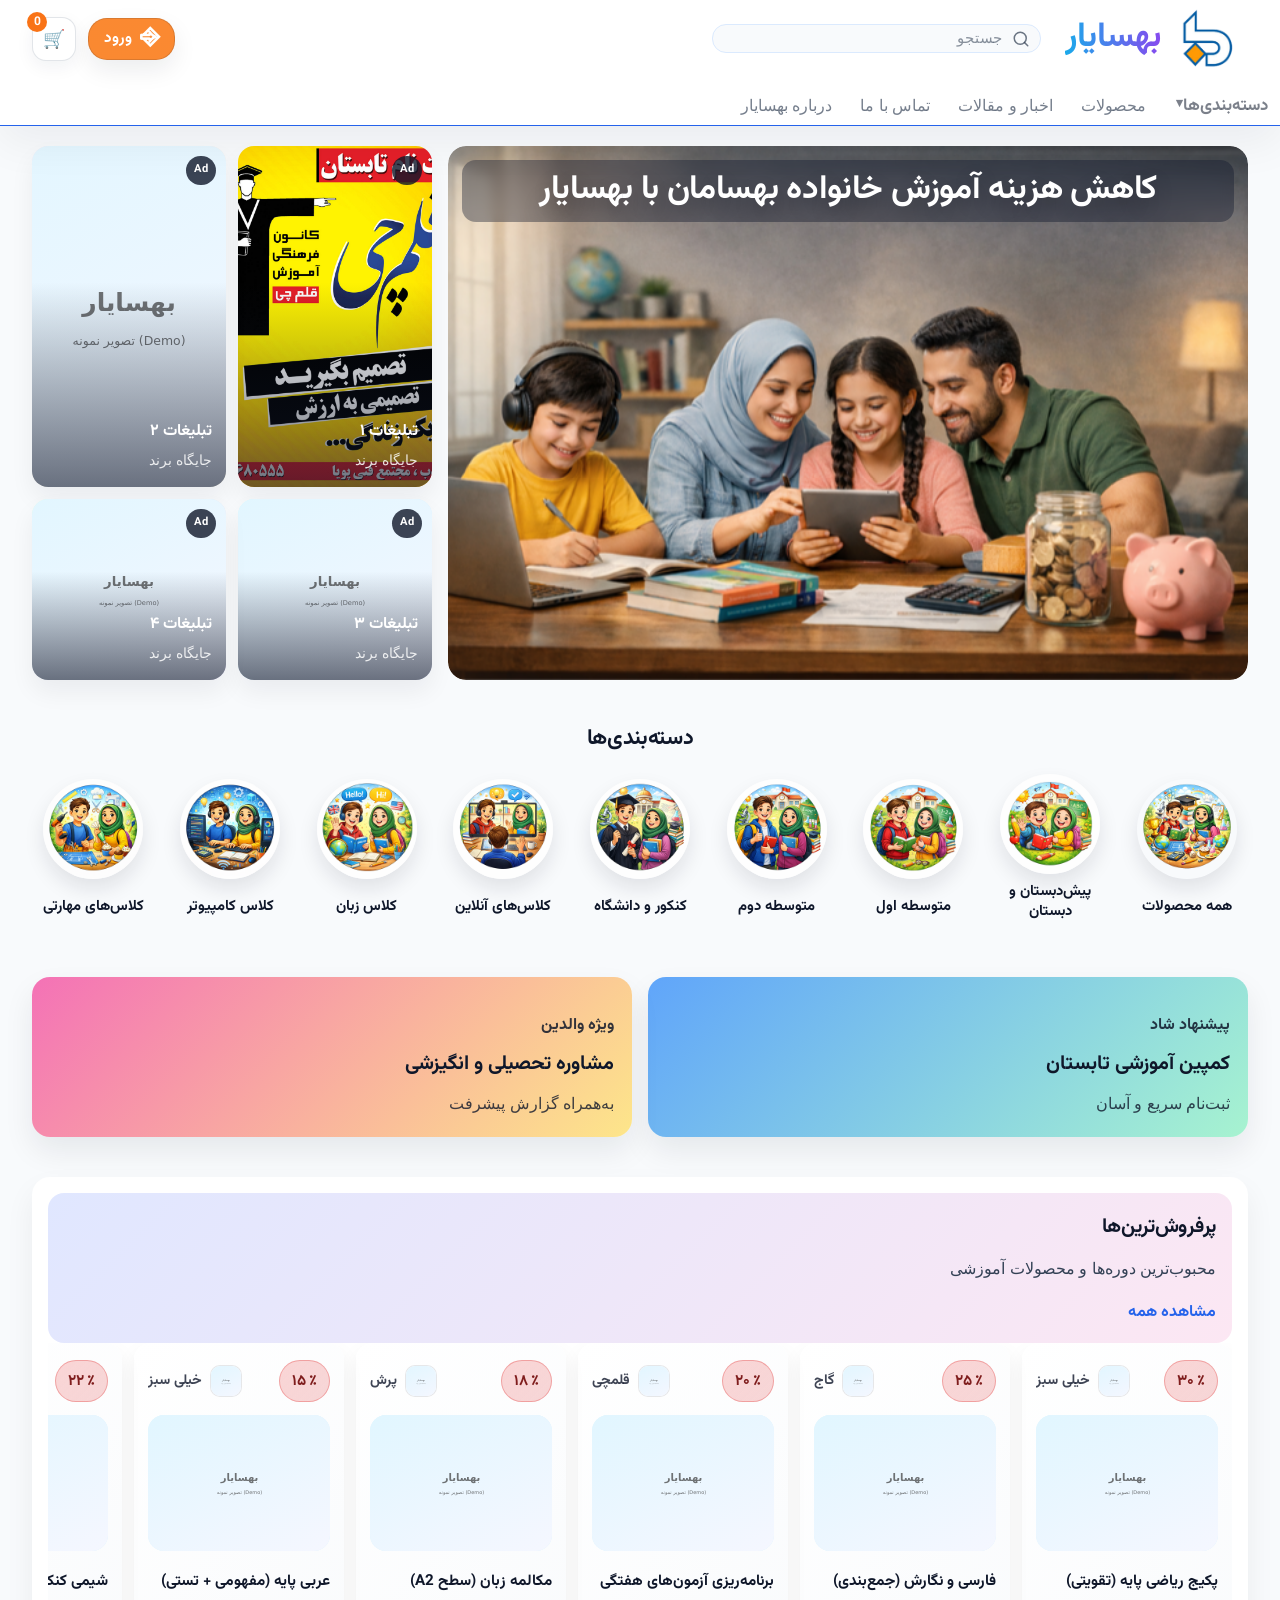
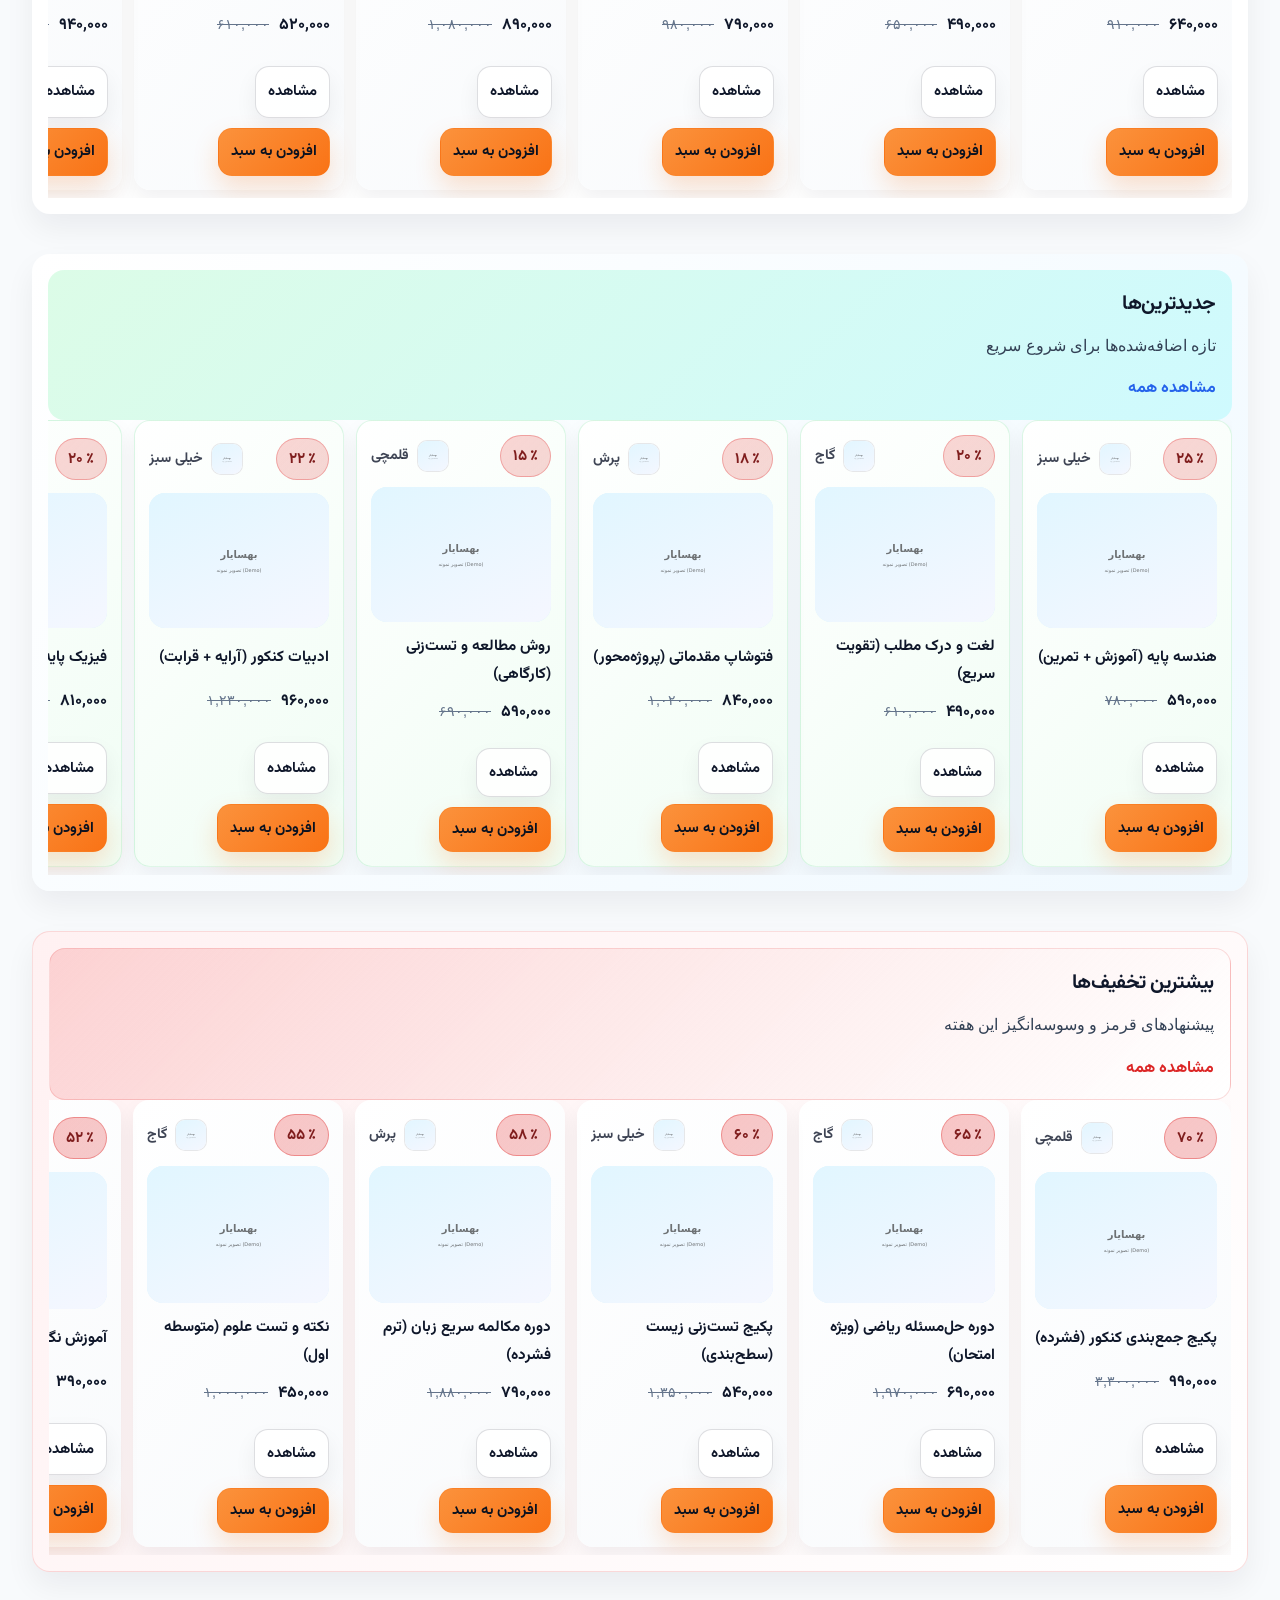
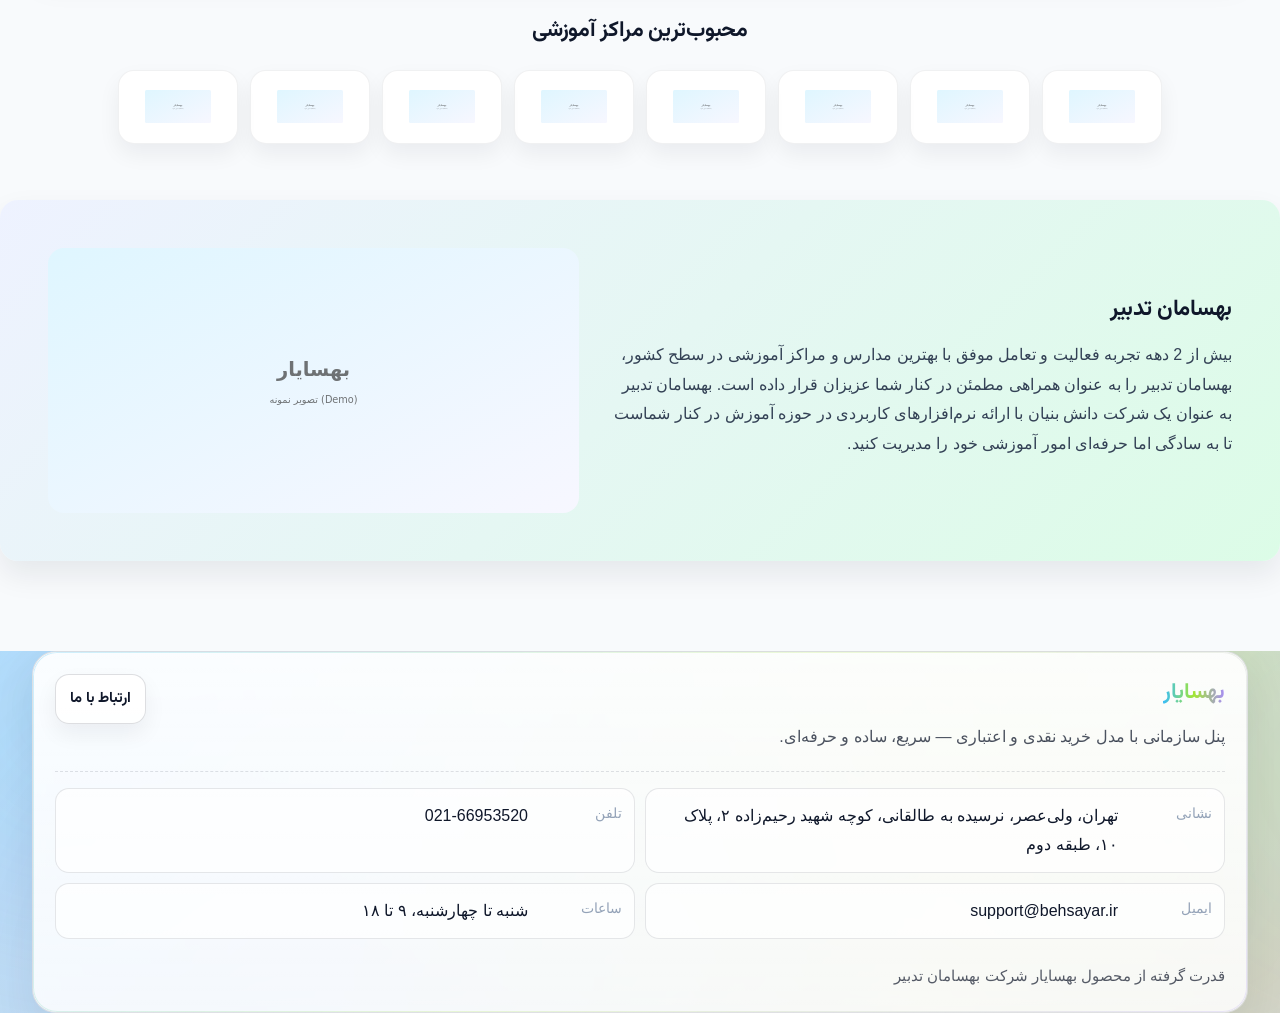
==== index.html @ 21a03f94 "Update index.html" ====
<!DOCTYPE html>

<html dir="rtl" lang="fa">
<head>
<meta charset="utf-8"/>
<meta content="width=device-width, initial-scale=1.0" name="viewport"/>
<title>بهسایار</title>
<link href="styles.css" rel="stylesheet"/>
<script defer src="app.js"></script>
</head>
<body class="page-home">
<header class="site-header">
<div class="container">
<!-- ===== Header Top (Desktop) ===== -->
<div class="header-top header-top--dk2">
<div class="header-right header-right--dk2">
<a aria-label="بهسایار" class="brand-link brand-link--plain" href="index.html">
<img alt="لوگوی بهسایار" class="brand-img brand-img--plain" src="images/behsaman-logo.png"/>
<span class="brand-title brand-title--grad">بهسایار</span>
</a>
<form class="header-search header-search--muted" role="search">
  <label class="sr-only" for="q">جستجو</label>
  <button aria-label="جستجو" class="search-btn" type="submit">
    <svg aria-hidden="true" class="search-ico" viewBox="0 0 24 24" focusable="false">
      <path d="M11 19a8 8 0 1 1 0-16 8 8 0 0 1 0 16Z" fill="none" stroke="currentColor" stroke-width="2"/>
      <path d="M21 21l-4.35-4.35" fill="none" stroke="currentColor" stroke-width="2" stroke-linecap="round"/>
    </svg>
  </button>
  <span class="search-hint" aria-hidden="true">جستجو</span>
  <input aria-label="جستجو" id="q" name="q" type="search"/>
</form>
</div>
<div class="header-left header-left--dk2">
<div class="auth-area" id="authArea">
<!-- Logged out -->
<button aria-expanded="false" aria-haspopup="dialog" class="auth-trigger" id="headerAuthBtn" type="button"><span aria-hidden="true" class="auth-ico">⎆</span> ورود</button>
<div class="auth-modal" hidden="" id="headerAuthPopover" role="dialog" aria-modal="true" aria-labelledby="authModalTitle">
  <div class="auth-modal__dialog" role="document">
    <div class="auth-modal__head">
      <div class="auth-modal__title" id="authModalTitle">ورود به سامانه</div>
      <button type="button" class="auth-modal__close" id="headerAuthClose" aria-label="بستن">×</button>
    </div>
<form class="auth-form" id="headerInlineLoginForm">
<div class="auth-row">
<label class="auth-label" for="headerLoginUsername">نام کاربری</label>
<input autocomplete="username" class="auth-input" id="headerLoginUsername" inputmode="text" placeholder="نام کاربری خود را وارد کنید" required=""/>
</div>
<div class="auth-row">
<label class="auth-label" for="headerLoginPassword">رمز عبور</label>
<input autocomplete="current-password" class="auth-input" id="headerLoginPassword" placeholder="رمز عبور خود را وارد کنید" required="" type="password"/>
</div>
<p aria-live="polite" class="auth-msg" id="headerLoginMsg" role="status"></p>
<button class="btn btn-primary auth-submit" type="submit">ورود</button>
<div class="auth-links">
<a href="register.html">ثبت‌نام</a>
<a href="login.html">فراموشی رمز عبور</a>
</div>
</form>
</div>
</div>
<!-- Logged in -->
<div class="user-menu" hidden="" id="headerUserMenu">
<button aria-expanded="false" class="user-menu__trigger" id="userMenuTrigger" type="button">
<span class="um-avatar"><img alt="آواتار" id="userMenuAvatar" src="images/placeholder.svg"/></span>
<span aria-hidden="true" class="um-caret">▾</span>
</button>
<div class="user-menu__dropdown" hidden="" id="userMenuDropdown">
<div class="um-head">
<div class="um-credit" id="userMenuCredit">اعتبار: —</div>
<div class="um-name" id="userMenuName">نام و نام خانوادگی: —</div>
<div class="um-meta" id="userMenuMeta">سمت: —</div>
<div class="um-sub" id="userMenuIdentity">—</div>
<div class="um-sub" id="userMenuParent">—</div>
</div>

<a class="user-menu__link" href="dashboard.html" id="userMenuAdminPage" hidden>صفحه مدیر</a>
<a class="user-menu__link" href="#" id="userMenuOrders">سوابق خرید</a>
<a class="user-menu__link" href="dashboard.html#password" id="userMenuPassword">تغییر کلمه عبور</a>
<button class="user-menu__logout" id="userMenuLogout" type="button">خروج</button>
</div>
</div>
</div>

<button class="header-cart" id="headerCartBtn" type="button" aria-haspopup="dialog" aria-expanded="false" aria-label="سبد خرید">
  <span class="header-cart__ico" aria-hidden="true">🛒</span>
  <span class="header-cart__badge" id="headerCartCount" aria-label="تعداد اقلام سبد">0</span>
</button>
  
</div>
</div>
</div>
<!-- ===== Header Bottom / Main Nav ===== -->
<div class="header-bottom">
<nav aria-label="منوی اصلی" class="main-nav main-nav--muted">
<ul>
<li class="nav-item has-dropdown">
<button aria-expanded="false" class="nav-link nav-link--cats nav-dropdown-toggle" type="button">
              دسته‌بندی‌ها <span aria-hidden="true" class="chevron">▾</span>
</button>
<div aria-label="دسته‌بندی‌ها" class="dropdown-panel" hidden="">
<div class="dropdown-grid">
<a href="products.html?cat=pre">پیش‌دبستان و دبستان</a>
<a href="products.html?cat=mid1">متوسطه اول</a>
<a href="products.html?cat=mid2">متوسطه دوم</a>
<a href="products.html?cat=konkur">کنکور و دانشگاه</a>
<a href="products.html?cat=online">کلاس‌های آنلاین</a>
<a href="products.html?cat=lang">کلاس زبان</a><a href="products.html?cat=computer">کلاس کامپیوتر</a><a href="products.html?cat=skills">کلاس‌های مهارتی</a></div>
</div>
</li>
<li class="nav-item"><a class="nav-link nav-link--muted" href="products.html">محصولات</a></li>
<li class="nav-item"><a class="nav-link nav-link--muted" href="news.html">اخبار و مقالات</a></li>
<li class="nav-item"><a class="nav-link nav-link--muted" href="contact.html">تماس با ما</a></li>
<li class="nav-item"><a class="nav-link nav-link--muted" href="about.html">درباره بهسایار</a></li>
</ul>
</nav>
</div>
</div>
</header>
<!-- =========================
       SECTION 1: Ads (Rubik 2x2) + Wide Slider
       ========================= -->
<section class="home-section">
<div class="container">
<div class="hero-grid">
<!-- Right: Wide Slider (در RTL سمت راست می‌نشیند) -->
<div aria-label="اسلایدر پست‌ها" class="post-slider">
<div class="post-slides" id="postSlides">
<article class="post-slide is-active">
  <img class="post-slide__bg" src="images/slider/slide-1.png" alt="" aria-hidden="true">
  <h3 class="post-title">کاهش هزینه آموزش خانواده بهسامان با بهسایار</h3>
</article>
<article class="post-slide">
  <img class="post-slide__bg" src="images/slider/slide-2.png" alt="" aria-hidden="true">
  <h3 class="post-title">بهترین مراکز آموزشی، منابع معتبر و تخفیف با بهسایار</h3>
</article>
<article class="post-slide">
  <img class="post-slide__bg" src="images/slider/slide-3.png" alt="" aria-hidden="true">
  <h3 class="post-title">گرفتن تخفیف با ما، آسودگی در آموزش با شما</h3>
</article>
<article class="post-slide">
  <img class="post-slide__bg" src="images/slider/slide-4.png" alt="" aria-hidden="true">
  <h3 class="post-title">با بهسایار، خیالمون راحته</h3>
</article>
<article class="post-slide">
  <img class="post-slide__bg" src="images/slider/slide-5.png" alt="" aria-hidden="true">
  <h3 class="post-title">از بیرون گرون نخر، اینجا با تخفیف بخر</h3>
</article>
</div>
<div aria-label="نشانگر اسلایدر" class="slider-dots" id="sliderDots"></div>
</div>
<!-- Left: Rubik Ads (2x2) -->
<aside aria-label="تبلیغات" class="ads-rubik">

  <a class="ad-tile" href="#" title="تبلیغ 1">
    <img src="images/ads/ad-1.jpg" alt="">
    <span class="ad-badge">Ad</span>
    <div class="ad-overlay">
      <div class="ad-title">تبلیغات ۱</div>
      <div class="ad-sub">جایگاه برند</div>
    </div>
  </a>

  <a class="ad-tile" href="#" title="تبلیغ 2">
    <img src="images/ads/ad-2.jpg" alt="">
    <span class="ad-badge">Ad</span>
    <div class="ad-overlay">
      <div class="ad-title">تبلیغات ۲</div>
      <div class="ad-sub">جایگاه برند</div>
    </div>
  </a>

  <a class="ad-tile" href="#" title="تبلیغ 3">
    <img src="images/ads/ad-3.jpg" alt="">
    <span class="ad-badge">Ad</span>
    <div class="ad-overlay">
      <div class="ad-title">تبلیغات ۳</div>
      <div class="ad-sub">جایگاه برند</div>
    </div>
  </a>

  <a class="ad-tile" href="#" title="تبلیغ 4">
    <img src="images/ads/ad-4.jpg" alt="">
    <span class="ad-badge">Ad</span>
    <div class="ad-overlay">
      <div class="ad-title">تبلیغات ۴</div>
      <div class="ad-sub">جایگاه برند</div>
    </div>
  </a>

</aside>

</div>
</div>
</section>
<!-- =========================
       SECTION 2: Category Circles
       ========================= -->
<section class="home-section">
<div class="container">
  <div class="section-head">
    <h2 class="section-title">دسته‌بندی‌ها</h2>
  </div>

  <div class="category-circles">

    <a class="cat-circle" href="products.html?cat=all" aria-label="همه محصولات">
      <span class="cat-img">
        <img src="images/categories/all.png" alt="همه محصولات" loading="lazy">
      </span>
      <span class="cat-txt">همه محصولات</span>
    </a>

    <a class="cat-circle" href="products.html?cat=pre" aria-label="پیش‌دبستان و دبستان">
      <span class="cat-img">
        <img src="images/categories/preschool.png" alt="پیش‌دبستان و دبستان" loading="lazy">
      </span>
      <span class="cat-txt">پیش‌دبستان و دبستان</span>
    </a>

    <a class="cat-circle" href="products.html?cat=mid1" aria-label="متوسطه اول">
      <span class="cat-img">
        <img src="images/categories/middle1.png" alt="متوسطه اول" loading="lazy">
      </span>
      <span class="cat-txt">متوسطه اول</span>
    </a>

    <a class="cat-circle" href="products.html?cat=mid2" aria-label="متوسطه دوم">
      <span class="cat-img">
        <img src="images/categories/middle2.png" alt="متوسطه دوم" loading="lazy">
      </span>
      <span class="cat-txt">متوسطه دوم</span>
    </a>

    <a class="cat-circle" href="products.html?cat=konkur" aria-label="کنکور و دانشگاه">
      <span class="cat-img">
        <img src="images/categories/university.png" alt="کنکور و دانشگاه" loading="lazy">
      </span>
      <span class="cat-txt">کنکور و دانشگاه</span>
    </a>

    <a class="cat-circle" href="products.html?cat=online" aria-label="کلاس‌های آنلاین">
      <span class="cat-img">
        <img src="images/categories/online.png" alt="کلاس‌های آنلاین" loading="lazy">
      </span>
      <span class="cat-txt">کلاس‌های آنلاین</span>
    </a>

    <a class="cat-circle" href="products.html?cat=lang" aria-label="کلاس زبان">
      <span class="cat-img">
        <img src="images/categories/language.png" alt="کلاس زبان" loading="lazy">
      </span>
      <span class="cat-txt">کلاس زبان</span>
    </a>

    <a class="cat-circle" href="products.html?cat=computer" aria-label="کلاس کامپیوتر">
      <span class="cat-img">
        <img src="images/categories/computer.png" alt="کلاس کامپیوتر" loading="lazy">
      </span>
      <span class="cat-txt">کلاس کامپیوتر</span>
    </a>

    <a class="cat-circle" href="products.html?cat=skills" aria-label="کلاس‌های مهارتی">
      <span class="cat-img">
        <img src="images/categories/skills.png" alt="کلاس‌های مهارتی" loading="lazy">
      </span>
      <span class="cat-txt">کلاس‌های مهارتی</span>
    </a>

  </div>
</div>

</section>
<!-- =========================
       SECTION 3: Double Banners
       ========================= -->
<section class="home-section">
<div class="container">
<div class="double-banners">
<a aria-label="بنر تبلیغاتی ۱" class="banner banner-a" href="#">
<div class="banner-content">
<div class="banner-kicker">پیشنهاد شاد</div>
<div class="banner-title">کمپین آموزشی تابستان</div>
<div class="banner-sub">ثبت‌نام سریع و آسان</div>
</div>
</a>
<a aria-label="بنر تبلیغاتی ۲" class="banner banner-b" href="#">
<div class="banner-content">
<div class="banner-kicker">ویژه والدین</div>
<div class="banner-title">مشاوره تحصیلی و انگیزشی</div>
<div class="banner-sub">به‌همراه گزارش پیشرفت</div>
</div>
</a>
</div>
</div>
</section>
<!-- =========================
     SECTION: Best Sellers (8 items)
     ========================= -->
<section class="home-section">
  <div class="container">
    <div class="rail rail--best">
      <div class="rail-head rail-head--best">
        <h2 class="rail-title">پرفروش‌ترین‌ها</h2>
        <p class="rail-sub">محبوب‌ترین دوره‌ها و محصولات آموزشی</p>
        <a class="rail-link" href="products.html?sort=best">مشاهده همه</a>
      </div>

      <div class="rail-track" aria-label="لیست افقی پرفروش‌ترین‌ها" tabindex="0">

        <article class="product-card" data-product-id="best-001">
          <div class="product-top">
            <span class="product-off">٪ ۳۰</span>
            <div class="product-provider" aria-label="ارائه‌دهنده">
              <img class="product-logo" alt="لوگو" src="images/providers/kheilisabz.png"
                   onerror="this.onerror=null;this.src='images/placeholder.svg';">
              <span class="provider-name">خیلی سبز</span>
            </div>
          </div>
          <div class="product-media">
            <img alt="پکیج ریاضی پایه" loading="lazy" src="images/products/best-1.png"
                 onerror="this.onerror=null;this.src='images/placeholder.svg';">
          </div>
          <div class="product-name">پکیج ریاضی پایه (تقویتی)</div>
          <div class="product-prices">
            <span class="price-new">۶۴۰,۰۰۰</span>
            <span class="price-old">۹۱۰,۰۰۰</span>
          </div>
          <div class="product-actions">
            <a class="btn btn-outline" href="products.html?pid=best-001">مشاهده</a>
            <button class="btn btn-primary js-add-to-cart" type="button" data-product-id="best-001">افزودن به سبد</button>
          </div>
        </article>

        <article class="product-card" data-product-id="best-002">
          <div class="product-top">
            <span class="product-off">٪ ۲۵</span>
            <div class="product-provider" aria-label="ارائه‌دهنده">
              <img class="product-logo" alt="لوگو" src="images/providers/gaj.png"
                   onerror="this.onerror=null;this.src='images/placeholder.svg';">
              <span class="provider-name">گاج</span>
            </div>
          </div>
          <div class="product-media">
            <img alt="دوره فارسی و نگارش" loading="lazy" src="images/products/best-2.png"
                 onerror="this.onerror=null;this.src='images/placeholder.svg';">
          </div>
          <div class="product-name">فارسی و نگارش (جمع‌بندی)</div>
          <div class="product-prices">
            <span class="price-new">۴۹۰,۰۰۰</span>
            <span class="price-old">۶۵۰,۰۰۰</span>
          </div>
          <div class="product-actions">
            <a class="btn btn-outline" href="products.html?pid=best-002">مشاهده</a>
            <button class="btn btn-primary js-add-to-cart" type="button" data-product-id="best-002">افزودن به سبد</button>
          </div>
        </article>

        <article class="product-card" data-product-id="best-003">
          <div class="product-top">
            <span class="product-off">٪ ۲۰</span>
            <div class="product-provider" aria-label="ارائه‌دهنده">
              <img class="product-logo" alt="لوگو" src="images/providers/ghalamchi.png"
                   onerror="this.onerror=null;this.src='images/placeholder.svg';">
              <span class="provider-name">قلمچی</span>
            </div>
          </div>
          <div class="product-media">
            <img alt="برنامه‌ریزی آزمون‌های هفتگی" loading="lazy" src="images/products/best-3.png"
                 onerror="this.onerror=null;this.src='images/placeholder.svg';">
          </div>
          <div class="product-name">برنامه‌ریزی آزمون‌های هفتگی</div>
          <div class="product-prices">
            <span class="price-new">۷۹۰,۰۰۰</span>
            <span class="price-old">۹۸۰,۰۰۰</span>
          </div>
          <div class="product-actions">
            <a class="btn btn-outline" href="products.html?pid=best-003">مشاهده</a>
            <button class="btn btn-primary js-add-to-cart" type="button" data-product-id="best-003">افزودن به سبد</button>
          </div>
        </article>

        <article class="product-card" data-product-id="best-004">
          <div class="product-top">
            <span class="product-off">٪ ۱۸</span>
            <div class="product-provider" aria-label="ارائه‌دهنده">
              <img class="product-logo" alt="لوگو" src="images/providers/poresh.png"
                   onerror="this.onerror=null;this.src='images/placeholder.svg';">
              <span class="provider-name">پرش</span>
            </div>
          </div>
          <div class="product-media">
            <img alt="دوره مکالمه زبان سطح A2" loading="lazy" src="images/products/best-4.png"
                 onerror="this.onerror=null;this.src='images/placeholder.svg';">
          </div>
          <div class="product-name">مکالمه زبان (سطح A2)</div>
          <div class="product-prices">
            <span class="price-new">۸۹۰,۰۰۰</span>
            <span class="price-old">۱,۰۸۰,۰۰۰</span>
          </div>
          <div class="product-actions">
            <a class="btn btn-outline" href="products.html?pid=best-004">مشاهده</a>
            <button class="btn btn-primary js-add-to-cart" type="button" data-product-id="best-004">افزودن به سبد</button>
          </div>
        </article>

        <article class="product-card" data-product-id="best-005">
          <div class="product-top">
            <span class="product-off">٪ ۱۵</span>
            <div class="product-provider" aria-label="ارائه‌دهنده">
              <img class="product-logo" alt="لوگو" src="images/providers/kheilisabz.png"
                   onerror="this.onerror=null;this.src='images/placeholder.svg';">
              <span class="provider-name">خیلی سبز</span>
            </div>
          </div>
          <div class="product-media">
            <img alt="دوره عربی پایه" loading="lazy" src="images/products/best-5.png"
                 onerror="this.onerror=null;this.src='images/placeholder.svg';">
          </div>
          <div class="product-name">عربی پایه (مفهومی + تستی)</div>
          <div class="product-prices">
            <span class="price-new">۵۲۰,۰۰۰</span>
            <span class="price-old">۶۱۰,۰۰۰</span>
          </div>
          <div class="product-actions">
            <a class="btn btn-outline" href="products.html?pid=best-005">مشاهده</a>
            <button class="btn btn-primary js-add-to-cart" type="button" data-product-id="best-005">افزودن به سبد</button>
          </div>
        </article>

        <article class="product-card" data-product-id="best-006">
          <div class="product-top">
            <span class="product-off">٪ ۲۲</span>
            <div class="product-provider" aria-label="ارائه‌دهنده">
              <img class="product-logo" alt="لوگو" src="images/providers/gaj.png"
                   onerror="this.onerror=null;this.src='images/placeholder.svg';">
              <span class="provider-name">گاج</span>
            </div>
          </div>
          <div class="product-media">
            <img alt="دوره شیمی کنکور" loading="lazy" src="images/products/best-6.png"
                 onerror="this.onerror=null;this.src='images/placeholder.svg';">
          </div>
          <div class="product-name">شیمی کنکور (تست‌محور)</div>
          <div class="product-prices">
            <span class="price-new">۹۴۰,۰۰۰</span>
            <span class="price-old">۱,۲۰۰,۰۰۰</span>
          </div>
          <div class="product-actions">
            <a class="btn btn-outline" href="products.html?pid=best-006">مشاهده</a>
            <button class="btn btn-primary js-add-to-cart" type="button" data-product-id="best-006">افزودن به سبد</button>
          </div>
        </article>

        <article class="product-card" data-product-id="best-007">
          <div class="product-top">
            <span class="product-off">٪ ۱۹</span>
            <div class="product-provider" aria-label="ارائه‌دهنده">
              <img class="product-logo" alt="لوگو" src="images/providers/poresh.png"
                   onerror="this.onerror=null;this.src='images/placeholder.svg';">
              <span class="provider-name">پرش</span>
            </div>
          </div>
          <div class="product-media">
            <img alt="دوره مهارت‌های ارائه و سخنوری" loading="lazy" src="images/products/best-7.png"
                 onerror="this.onerror=null;this.src='images/placeholder.svg';">
          </div>
          <div class="product-name">مهارت‌های ارائه و سخنوری</div>
          <div class="product-prices">
            <span class="price-new">۶۹۰,۰۰۰</span>
            <span class="price-old">۸۵۰,۰۰۰</span>
          </div>
          <div class="product-actions">
            <a class="btn btn-outline" href="products.html?pid=best-007">مشاهده</a>
            <button class="btn btn-primary js-add-to-cart" type="button" data-product-id="best-007">افزودن به سبد</button>
          </div>
        </article>

        <article class="product-card" data-product-id="best-008">
          <div class="product-top">
            <span class="product-off">٪ ۱۶</span>
            <div class="product-provider" aria-label="ارائه‌دهنده">
              <img class="product-logo" alt="لوگو" src="images/providers/ghalamchi.png"
                   onerror="this.onerror=null;this.src='images/placeholder.svg';">
              <span class="provider-name">قلمچی</span>
            </div>
          </div>
          <div class="product-media">
            <img alt="دوره تحلیل آزمون و رفع اشکال" loading="lazy" src="images/products/best-8.png"
                 onerror="this.onerror=null;this.src='images/placeholder.svg';">
          </div>
          <div class="product-name">تحلیل آزمون و رفع اشکال (VIP)</div>
          <div class="product-prices">
            <span class="price-new">۱,۰۹۰,۰۰۰</span>
            <span class="price-old">۱,۲۹۰,۰۰۰</span>
          </div>
          <div class="product-actions">
            <a class="btn btn-outline" href="products.html?pid=best-008">مشاهده</a>
            <button class="btn btn-primary js-add-to-cart" type="button" data-product-id="best-008">افزودن به سبد</button>
          </div>
        </article>

      </div>
    </div>
  </div>
</section>

<!-- =========================
     SECTION: Newest (8 items)
     ========================= -->
<section class="home-section">
  <div class="container">
    <div class="rail rail--new">
      <div class="rail-head rail-head--new">
        <h2 class="rail-title">جدیدترین‌ها</h2>
        <p class="rail-sub">تازه اضافه‌شده‌ها برای شروع سریع</p>
        <a class="rail-link" href="products.html?sort=new">مشاهده همه</a>
      </div>

      <div class="rail-track" aria-label="لیست افقی جدیدترین‌ها" tabindex="0">

        <article class="product-card product-card--new" data-product-id="new-001">
          <div class="product-top">
            <span class="product-off">٪ ۲۵</span>
            <div class="product-provider" aria-label="ارائه‌دهنده">
              <img class="product-logo" alt="لوگو" src="images/providers/kheilisabz.png"
                   onerror="this.onerror=null;this.src='images/placeholder.svg';">
              <span class="provider-name">خیلی سبز</span>
            </div>
          </div>
          <div class="product-media">
            <img alt="دوره هندسه پایه" loading="lazy" src="images/products/new-1.png"
                 onerror="this.onerror=null;this.src='images/placeholder.svg';">
          </div>
          <div class="product-name">هندسه پایه (آموزش + تمرین)</div>
          <div class="product-prices">
            <span class="price-new">۵۹۰,۰۰۰</span>
            <span class="price-old">۷۸۰,۰۰۰</span>
          </div>
          <div class="product-actions">
            <a class="btn btn-outline" href="products.html?pid=new-001">مشاهده</a>
            <button class="btn btn-primary js-add-to-cart" type="button" data-product-id="new-001">افزودن به سبد</button>
          </div>
        </article>

        <article class="product-card product-card--new" data-product-id="new-002">
          <div class="product-top">
            <span class="product-off">٪ ۲۰</span>
            <div class="product-provider" aria-label="ارائه‌دهنده">
              <img class="product-logo" alt="لوگو" src="images/providers/gaj.png"
                   onerror="this.onerror=null;this.src='images/placeholder.svg';">
              <span class="provider-name">گاج</span>
            </div>
          </div>
          <div class="product-media">
            <img alt="دوره لغت و درک مطلب" loading="lazy" src="images/products/new-2.png"
                 onerror="this.onerror=null;this.src='images/placeholder.svg';">
          </div>
          <div class="product-name">لغت و درک مطلب (تقویت سریع)</div>
          <div class="product-prices">
            <span class="price-new">۴۹۰,۰۰۰</span>
            <span class="price-old">۶۱۰,۰۰۰</span>
          </div>
          <div class="product-actions">
            <a class="btn btn-outline" href="products.html?pid=new-002">مشاهده</a>
            <button class="btn btn-primary js-add-to-cart" type="button" data-product-id="new-002">افزودن به سبد</button>
          </div>
        </article>

        <article class="product-card product-card--new" data-product-id="new-003">
          <div class="product-top">
            <span class="product-off">٪ ۱۸</span>
            <div class="product-provider" aria-label="ارائه‌دهنده">
              <img class="product-logo" alt="لوگو" src="images/providers/poresh.png"
                   onerror="this.onerror=null;this.src='images/placeholder.svg';">
              <span class="provider-name">پرش</span>
            </div>
          </div>
          <div class="product-media">
            <img alt="دوره آموزش فتوشاپ مقدماتی" loading="lazy" src="images/products/new-3.png"
                 onerror="this.onerror=null;this.src='images/placeholder.svg';">
          </div>
          <div class="product-name">فتوشاپ مقدماتی (پروژه‌محور)</div>
          <div class="product-prices">
            <span class="price-new">۸۴۰,۰۰۰</span>
            <span class="price-old">۱,۰۲۰,۰۰۰</span>
          </div>
          <div class="product-actions">
            <a class="btn btn-outline" href="products.html?pid=new-003">مشاهده</a>
            <button class="btn btn-primary js-add-to-cart" type="button" data-product-id="new-003">افزودن به سبد</button>
          </div>
        </article>

        <article class="product-card product-card--new" data-product-id="new-004">
          <div class="product-top">
            <span class="product-off">٪ ۱۵</span>
            <div class="product-provider" aria-label="ارائه‌دهنده">
              <img class="product-logo" alt="لوگو" src="images/providers/ghalamchi.png"
                   onerror="this.onerror=null;this.src='images/placeholder.svg';">
              <span class="provider-name">قلمچی</span>
            </div>
          </div>
          <div class="product-media">
            <img alt="دوره روش مطالعه و تست‌زنی" loading="lazy" src="images/products/new-4.png"
                 onerror="this.onerror=null;this.src='images/placeholder.svg';">
          </div>
          <div class="product-name">روش مطالعه و تست‌زنی (کارگاهی)</div>
          <div class="product-prices">
            <span class="price-new">۵۹۰,۰۰۰</span>
            <span class="price-old">۶۹۰,۰۰۰</span>
          </div>
          <div class="product-actions">
            <a class="btn btn-outline" href="products.html?pid=new-004">مشاهده</a>
            <button class="btn btn-primary js-add-to-cart" type="button" data-product-id="new-004">افزودن به سبد</button>
          </div>
        </article>

        <article class="product-card product-card--new" data-product-id="new-005">
          <div class="product-top">
            <span class="product-off">٪ ۲۲</span>
            <div class="product-provider" aria-label="ارائه‌دهنده">
              <img class="product-logo" alt="لوگو" src="images/providers/kheilisabz.png"
                   onerror="this.onerror=null;this.src='images/placeholder.svg';">
              <span class="provider-name">خیلی سبز</span>
            </div>
          </div>
          <div class="product-media">
            <img alt="دوره ادبیات کنکور" loading="lazy" src="images/products/new-5.png"
                 onerror="this.onerror=null;this.src='images/placeholder.svg';">
          </div>
          <div class="product-name">ادبیات کنکور (آرایه + قرابت)</div>
          <div class="product-prices">
            <span class="price-new">۹۶۰,۰۰۰</span>
            <span class="price-old">۱,۲۳۰,۰۰۰</span>
          </div>
          <div class="product-actions">
            <a class="btn btn-outline" href="products.html?pid=new-005">مشاهده</a>
            <button class="btn btn-primary js-add-to-cart" type="button" data-product-id="new-005">افزودن به سبد</button>
          </div>
        </article>

        <article class="product-card product-card--new" data-product-id="new-006">
          <div class="product-top">
            <span class="product-off">٪ ۲۰</span>
            <div class="product-provider" aria-label="ارائه‌دهنده">
              <img class="product-logo" alt="لوگو" src="images/providers/gaj.png"
                   onerror="this.onerror=null;this.src='images/placeholder.svg';">
              <span class="provider-name">گاج</span>
            </div>
          </div>
          <div class="product-media">
            <img alt="دوره فیزیک پایه" loading="lazy" src="images/products/new-6.png"
                 onerror="this.onerror=null;this.src='images/placeholder.svg';">
          </div>
          <div class="product-name">فیزیک پایه (مفهومی)</div>
          <div class="product-prices">
            <span class="price-new">۸۱۰,۰۰۰</span>
            <span class="price-old">۱,۰۱۲,۰۰۰</span>
          </div>
          <div class="product-actions">
            <a class="btn btn-outline" href="products.html?pid=new-006">مشاهده</a>
            <button class="btn btn-primary js-add-to-cart" type="button" data-product-id="new-006">افزودن به سبد</button>
          </div>
        </article>

        <article class="product-card product-card--new" data-product-id="new-007">
          <div class="product-top">
            <span class="product-off">٪ ۱۷</span>
            <div class="product-provider" aria-label="ارائه‌دهنده">
              <img class="product-logo" alt="لوگو" src="images/providers/poresh.png"
                   onerror="this.onerror=null;this.src='images/placeholder.svg';">
              <span class="provider-name">پرش</span>
            </div>
          </div>
          <div class="product-media">
            <img alt="دوره مهارت‌های کامپیوتر نوجوان" loading="lazy" src="images/products/new-7.png"
                 onerror="this.onerror=null;this.src='images/placeholder.svg';">
          </div>
          <div class="product-name">کامپیوتر نوجوان (مهارت‌محور)</div>
          <div class="product-prices">
            <span class="price-new">۶۲۰,۰۰۰</span>
            <span class="price-old">۷۴۵,۰۰۰</span>
          </div>
          <div class="product-actions">
            <a class="btn btn-outline" href="products.html?pid=new-007">مشاهده</a>
            <button class="btn btn-primary js-add-to-cart" type="button" data-product-id="new-007">افزودن به سبد</button>
          </div>
        </article>

        <article class="product-card product-card--new" data-product-id="new-008">
          <div class="product-top">
            <span class="product-off">٪ ۱۵</span>
            <div class="product-provider" aria-label="ارائه‌دهنده">
              <img class="product-logo" alt="لوگو" src="images/providers/ghalamchi.png"
                   onerror="this.onerror=null;this.src='images/placeholder.svg';">
              <span class="provider-name">قلمچی</span>
            </div>
          </div>
          <div class="product-media">
            <img alt="دوره جمع‌بندی آزمون" loading="lazy" src="images/products/new-8.png"
                 onerror="this.onerror=null;this.src='images/placeholder.svg';">
          </div>
          <div class="product-name">جمع‌بندی آزمون (هفته آخر)</div>
          <div class="product-prices">
            <span class="price-new">۵۱۰,۰۰۰</span>
            <span class="price-old">۶۰۰,۰۰۰</span>
          </div>
          <div class="product-actions">
            <a class="btn btn-outline" href="products.html?pid=new-008">مشاهده</a>
            <button class="btn btn-primary js-add-to-cart" type="button" data-product-id="new-008">افزودن به سبد</button>
          </div>
        </article>

      </div>
    </div>
  </div>
</section>
<!-- =========================
     SECTION: Biggest Deals (8 items)
     ========================= -->
<section class="home-section">
  <div class="container">
    <div class="rail rail--deals">
      <div class="rail-head rail-head--deals">
        <h2 class="rail-title">بیشترین تخفیف‌ها</h2>
        <p class="rail-sub">پیشنهادهای قرمز و وسوسه‌انگیز این هفته</p>
        <a class="rail-link" href="products.html?sort=discount">مشاهده همه</a>
      </div>

      <div class="rail-track" aria-label="لیست افقی بیشترین تخفیف‌ها" tabindex="0">

        <article class="product-card" data-product-id="deal-001">
          <div class="product-top">
            <span class="product-off">٪ ۷۰</span>
            <div class="product-provider" aria-label="ارائه‌دهنده">
              <img class="product-logo" alt="لوگو" src="images/providers/ghalamchi.png"
                   onerror="this.onerror=null;this.src='images/placeholder.svg';">
              <span class="provider-name">قلمچی</span>
            </div>
          </div>
          <div class="product-media">
            <img alt="پکیج جمع‌بندی کنکور فشرده" loading="lazy"
                 src="images/products/deal-1.png"
                 onerror="this.onerror=null;this.src='images/placeholder.svg';">
          </div>
          <div class="product-name">پکیج جمع‌بندی کنکور (فشرده)</div>
          <div class="product-prices">
            <span class="price-new">۹۹۰,۰۰۰</span>
            <span class="price-old">۳,۳۰۰,۰۰۰</span>
          </div>
          <div class="product-actions">
            <a class="btn btn-outline" href="products.html?pid=deal-001">مشاهده</a>
            <button class="btn btn-primary js-add-to-cart" type="button" data-product-id="deal-001">افزودن به سبد</button>
          </div>
        </article>

        <article class="product-card" data-product-id="deal-002">
          <div class="product-top">
            <span class="product-off">٪ ۶۵</span>
            <div class="product-provider" aria-label="ارائه‌دهنده">
              <img class="product-logo" alt="لوگو" src="images/providers/gaj.png"
                   onerror="this.onerror=null;this.src='images/placeholder.svg';">
              <span class="provider-name">گاج</span>
            </div>
          </div>
          <div class="product-media">
            <img alt="دوره ریاضی ویژه امتحان" loading="lazy"
                 src="images/products/deal-2.png"
                 onerror="this.onerror=null;this.src='images/placeholder.svg';">
          </div>
          <div class="product-name">دوره حل‌مسئله ریاضی (ویژه امتحان)</div>
          <div class="product-prices">
            <span class="price-new">۶۹۰,۰۰۰</span>
            <span class="price-old">۱,۹۷۰,۰۰۰</span>
          </div>
          <div class="product-actions">
            <a class="btn btn-outline" href="products.html?pid=deal-002">مشاهده</a>
            <button class="btn btn-primary js-add-to-cart" type="button" data-product-id="deal-002">افزودن به سبد</button>
          </div>
        </article>

        <article class="product-card" data-product-id="deal-003">
          <div class="product-top">
            <span class="product-off">٪ ۶۰</span>
            <div class="product-provider" aria-label="ارائه‌دهنده">
              <img class="product-logo" alt="لوگو" src="images/providers/kheilisabz.png"
                   onerror="this.onerror=null;this.src='images/placeholder.svg';">
              <span class="provider-name">خیلی سبز</span>
            </div>
          </div>
          <div class="product-media">
            <img alt="پکیج تست‌زنی زیست سطح‌بندی" loading="lazy"
                 src="images/products/deal-3.png"
                 onerror="this.onerror=null;this.src='images/placeholder.svg';">
          </div>
          <div class="product-name">پکیج تست‌زنی زیست (سطح‌بندی)</div>
          <div class="product-prices">
            <span class="price-new">۵۴۰,۰۰۰</span>
            <span class="price-old">۱,۳۵۰,۰۰۰</span>
          </div>
          <div class="product-actions">
            <a class="btn btn-outline" href="products.html?pid=deal-003">مشاهده</a>
            <button class="btn btn-primary js-add-to-cart" type="button" data-product-id="deal-003">افزودن به سبد</button>
          </div>
        </article>

        <article class="product-card" data-product-id="deal-004">
          <div class="product-top">
            <span class="product-off">٪ ۵۸</span>
            <div class="product-provider" aria-label="ارائه‌دهنده">
              <img class="product-logo" alt="لوگو" src="images/providers/poresh.png"
                   onerror="this.onerror=null;this.src='images/placeholder.svg';">
              <span class="provider-name">پرش</span>
            </div>
          </div>
          <div class="product-media">
            <img alt="دوره مکالمه سریع زبان" loading="lazy"
                 src="images/products/deal-4.png"
                 onerror="this.onerror=null;this.src='images/placeholder.svg';">
          </div>
          <div class="product-name">دوره مکالمه سریع زبان (ترم فشرده)</div>
          <div class="product-prices">
            <span class="price-new">۷۹۰,۰۰۰</span>
            <span class="price-old">۱,۸۸۰,۰۰۰</span>
          </div>
          <div class="product-actions">
            <a class="btn btn-outline" href="products.html?pid=deal-004">مشاهده</a>
            <button class="btn btn-primary js-add-to-cart" type="button" data-product-id="deal-004">افزودن به سبد</button>
          </div>
        </article>

        <article class="product-card" data-product-id="deal-005">
          <div class="product-top">
            <span class="product-off">٪ ۵۵</span>
            <div class="product-provider" aria-label="ارائه‌دهنده">
              <img class="product-logo" alt="لوگو" src="images/providers/gaj.png"
                   onerror="this.onerror=null;this.src='images/placeholder.svg';">
              <span class="provider-name">گاج</span>
            </div>
          </div>
          <div class="product-media">
            <img alt="دوره نکته و تست علوم متوسطه اول" loading="lazy"
                 src="images/products/deal-5.png"
                 onerror="this.onerror=null;this.src='images/placeholder.svg';">
          </div>
          <div class="product-name">نکته‌ و تست علوم (متوسطه اول)</div>
          <div class="product-prices">
            <span class="price-new">۴۵۰,۰۰۰</span>
            <span class="price-old">۱,۰۰۰,۰۰۰</span>
          </div>
          <div class="product-actions">
            <a class="btn btn-outline" href="products.html?pid=deal-005">مشاهده</a>
            <button class="btn btn-primary js-add-to-cart" type="button" data-product-id="deal-005">افزودن به سبد</button>
          </div>
        </article>

        <article class="product-card" data-product-id="deal-006">
          <div class="product-top">
            <span class="product-off">٪ ۵۲</span>
            <div class="product-provider" aria-label="ارائه‌دهنده">
              <img class="product-logo" alt="لوگو" src="images/providers/kheilisabz.png"
                   onerror="this.onerror=null;this.src='images/placeholder.svg';">
              <span class="provider-name">خیلی سبز</span>
            </div>
          </div>
          <div class="product-media">
            <img alt="آموزش نگارش و املا دبستان" loading="lazy"
                 src="images/products/deal-6.png"
                 onerror="this.onerror=null;this.src='images/placeholder.svg';">
          </div>
          <div class="product-name">آموزش نگارش و املا (دبستان)</div>
          <div class="product-prices">
            <span class="price-new">۳۹۰,۰۰۰</span>
            <span class="price-old">۸۱۵,۰۰۰</span>
          </div>
          <div class="product-actions">
            <a class="btn btn-outline" href="products.html?pid=deal-006">مشاهده</a>
            <button class="btn btn-primary js-add-to-cart" type="button" data-product-id="deal-006">افزودن به سبد</button>
          </div>
        </article>

        <article class="product-card" data-product-id="deal-007">
          <div class="product-top">
            <span class="product-off">٪ ۵۰</span>
            <div class="product-provider" aria-label="ارائه‌دهنده">
              <img class="product-logo" alt="لوگو" src="images/providers/poresh.png"
                   onerror="this.onerror=null;this.src='images/placeholder.svg';">
              <span class="provider-name">پرش</span>
            </div>
          </div>
          <div class="product-media">
            <img alt="دوره ICDL کاربردی" loading="lazy"
                 src="images/products/deal-7.png"
                 onerror="this.onerror=null;this.src='images/placeholder.svg';">
          </div>
          <div class="product-name">دوره ICDL کاربردی (از صفر)</div>
          <div class="product-prices">
            <span class="price-new">۵۹۰,۰۰۰</span>
            <span class="price-old">۱,۱۸۰,۰۰۰</span>
          </div>
          <div class="product-actions">
            <a class="btn btn-outline" href="products.html?pid=deal-007">مشاهده</a>
            <button class="btn btn-primary js-add-to-cart" type="button" data-product-id="deal-007">افزودن به سبد</button>
          </div>
        </article>

        <article class="product-card" data-product-id="deal-008">
          <div class="product-top">
            <span class="product-off">٪ ۴۸</span>
            <div class="product-provider" aria-label="ارائه‌دهنده">
              <img class="product-logo" alt="لوگو" src="images/providers/ghalamchi.png"
                   onerror="this.onerror=null;this.src='images/placeholder.svg';">
              <span class="provider-name">قلمچی</span>
            </div>
          </div>
          <div class="product-media">
            <img alt="دوره برنامه‌ریزی و آزمون" loading="lazy"
                 src="images/products/deal-8.png"
                 onerror="this.onerror=null;this.src='images/placeholder.svg';">
          </div>
          <div class="product-name">برنامه‌ریزی درسی و آزمون (ماهانه)</div>
          <div class="product-prices">
            <span class="price-new">۴۹۰,۰۰۰</span>
            <span class="price-old">۹۴۰,۰۰۰</span>
          </div>
          <div class="product-actions">
            <a class="btn btn-outline" href="products.html?pid=deal-008">مشاهده</a>
            <button class="btn btn-primary js-add-to-cart" type="button" data-product-id="deal-008">افزودن به سبد</button>
          </div>
        </article>

      </div>
    </div>
  </div>
</section>

<!-- =========================
       SECTION 6: Popular Centers (Logo Rail)
       ========================= -->
<section class="home-section">
<div class="container">
<div class="section-head section-head--centers">
<h2 class="section-title">محبوب‌ترین مراکز آموزشی</h2>
</div>
<div aria-label="لوگو مراکز آموزشی" class="logo-rail" tabindex="0">
<div class="logo-chip"><img alt="مرکز ۱" src="images/placeholder.svg"/></div>
<div class="logo-chip"><img alt="مرکز ۲" src="images/placeholder.svg"/></div>
<div class="logo-chip"><img alt="مرکز ۳" src="images/placeholder.svg"/></div>
<div class="logo-chip"><img alt="مرکز ۴" src="images/placeholder.svg"/></div>
<div class="logo-chip"><img alt="مرکز ۵" src="images/placeholder.svg"/></div>
<div class="logo-chip"><img alt="مرکز ۶" src="images/placeholder.svg"/></div>
<div class="logo-chip"><img alt="مرکز ۷" src="images/placeholder.svg"/></div>
<div class="logo-chip"><img alt="مرکز ۸" src="images/placeholder.svg"/></div>
</div>
</div>
</section>
<!-- =========================
       SECTION 7: About  Split
       ========================= -->
<section class="home-section home-section--about">
  <div class="container about-split">

    <!-- متن -->
    <div class="about-text">
      <h2>بهسامان تدبیر</h2>
      <p>
بیش از 2 دهه تجربه فعالیت و تعامل موفق با بهترین مدارس و مراکز آموزشی در سطح کشور، بهسامان تدبیر را به عنوان همراهی مطمئن در کنار شما عزیزان قرار داده است. بهسامان تدبیر به عنوان یک شرکت دانش بنیان با ارائه نرم‌افزارهای کاربردی در حوزه آموزش در کنار شماست تا به سادگی اما حرفه‌ای امور آموزشی خود را مدیریت کنید.
      </p>
    </div>

    <!-- تصویر -->
    <div class="about-image">
      <img
        src="images/about/behsaaman-about.png"
        alt="معرفی شرکت بهسامان تدبیر"
        loading="lazy"
        decoding="async"
      />
    </div>

  </div>
</section>

<!-- =========================
       MOBILE BOTTOM NAV (<=768px)
       ========================= -->
<nav class="bottom-nav" aria-label="منوی پایین موبایل">
  <a class="bn-item is-active" href="index.html" aria-label="خانه">
    <span class="bn-ico" aria-hidden="true">🏠</span>
    <span class="bn-txt">خانه</span>
  </a>

  <a class="bn-item" href="products.html?cat=all" aria-label="دسته‌بندی‌ها">
    <span class="bn-ico" aria-hidden="true">🗂️</span>
    <span class="bn-txt">دسته‌بندی‌ها</span>
  </a>

  <a class="bn-item" href="events.html" aria-label="رویدادها">
    <span class="bn-ico" aria-hidden="true">📅</span>
    <span class="bn-txt">رویدادها</span>
  </a>

  <a class="bn-item" href="help.html" aria-label="راهنما">
    <span class="bn-ico" aria-hidden="true">🚦</span>
    <span class="bn-txt">راهنما</span>
  </a>
</nav>

<!-- =========================
       MOBILE CATEGORIES SHEET
       ========================= -->
<div aria-hidden="true" class="bottom-sheet" id="mobileCatsSheet">
<div class="sheet-backdrop" data-sheet-close=""></div>
<div aria-label="دسته‌بندی‌ها" aria-modal="true" class="sheet-panel" role="dialog">
<div class="sheet-head">
<div class="sheet-title">دسته‌بندی‌ها</div>
<button aria-label="بستن" class="sheet-close" data-sheet-close="" type="button">✕</button>
</div>
<div class="sheet-body">
<a class="sheet-link" href="products.html?cat=pre">پیش دبستان و دبستان</a>
<a class="sheet-link" href="products.html?cat=mid1">متوسطه اول</a>
<a class="sheet-link" href="products.html?cat=mid2">متوسطه دوم</a>
<a class="sheet-link" href="products.html?cat=konkur">کنکور تا دکتری</a>
<a class="sheet-link" href="products.html?cat=pre">کودک و نوجوان</a>
</div>
</div>
</div>
<footer aria-label="فوتر سایت" class="site-footer">
<div aria-hidden="true" class="footer-bg"></div>
<div class="container">
<div class="footer-surface">
<div class="footer-top">
<div class="footer-brand">
<div class="footer-name">بهسایار</div>
<p class="footer-desc">
            پنل سازمانی  با مدل خرید نقدی و اعتباری — سریع، ساده و حرفه‌ای.
          </p>
</div>
<div class="footer-actions">
<a class="btn btn-outline" href="contact.html">ارتباط با ما</a>
</div>
</div>
<div aria-label="راه‌های ارتباطی" class="footer-contact">
<div class="footer-contact-item">
<span class="k">نشانی</span>
<span class="v">تهران، ولی‌عصر، نرسیده به طالقانی، کوچه شهید رحیم‌زاده ۲، پلاک ۱۰، طبقه دوم</span>
</div>
<a class="footer-contact-item" href="tel:+982166953520">
<span class="k">تلفن</span>
<span class="v phone-ltr">021-66953520</span>
</a>
<a class="footer-contact-item" href="mailto:support@behsayar.ir">
<span class="k">ایمیل</span>
<span class="v">support@behsayar.ir</span>
</a>
<div class="footer-contact-item">
<span class="k">ساعات</span>
<span class="v">شنبه تا چهارشنبه، ۹ تا ۱۸</span>
</div>
</div>
<div class="footer-bottom">
<div class="footer-copy">قدرت گرفته از محصول بهسایار شرکت بهسامان تدبیر</div>
</div>
</div>
</div>
</footer>
<!-- =========================
       MOBILE AUTH SHEET
       ========================= -->
<div aria-hidden="true" class="bottom-sheet" id="mobileAuthSheet">
<div class="sheet-backdrop" data-sheet-close=""></div>
<div aria-label="حساب کاربری" aria-modal="true" class="sheet-panel" role="dialog">
<div class="sheet-head">
<div class="sheet-title">حساب کاربری</div>
<button aria-label="بستن" class="sheet-close" data-sheet-close="" type="button">✕</button>
</div>
<div class="sheet-body">
<!-- Logged out -->
<form class="auth-form" id="mobileLoginForm">
<div class="auth-row">
<label class="auth-label" for="mobileLoginUsername">نام کاربری</label>
<input autocomplete="username" class="auth-input" id="mobileLoginUsername" inputmode="numeric" placeholder="مثلاً student" required=""/>
</div>
<div class="auth-row">
<label class="auth-label" for="mobileLoginPassword">رمز عبور</label>
<input autocomplete="current-password" class="auth-input" id="mobileLoginPassword" placeholder="مثلاً 1234" required="" type="password"/>
</div>
<p aria-live="polite" class="auth-msg" id="mobileLoginMsg" role="status"></p>
<button class="btn btn-primary auth-submit" type="submit">ورود</button>
<div class="auth-links">
<a href="register.html">ثبت‌نام</a>
<a href="login.html">فراموشی رمز عبور</a>
</div>
</form>
<!-- Logged in -->
<div class="user-menu__dropdown" hidden="" id="mobileAccountActions">
<div class="um-head" style="margin-bottom:10px;">
<div class="um-credit" id="mobileUserCredit">اعتبار: —</div>
<div class="um-name" id="mobileUserName">نام و نام خانوادگی: —</div>
<div class="um-meta" id="mobileUserMeta">سمت: —</div>
</div>
<a class="user-menu__link" href="#">سبد خرید</a>
<a class="user-menu__link" href="#">پروفایل</a>
<a class="user-menu__link" href="#">تغییر کلمه عبور</a>
<button class="user-menu__logout" id="mobileUserLogout" type="button">خروج</button>
</div>
</div>
</div>
</div>

<!-- Cart Drawer -->
<div class="cart-drawer" id="cartDrawer" hidden role="dialog" aria-modal="true" aria-label="سبد خرید">
  <div class="cart-drawer__backdrop" data-cart-close></div>
  <div class="cart-drawer__panel" role="document">
    <div class="cart-drawer__head">
      <div class="cart-drawer__title">سبد خرید</div>
      <button class="cart-drawer__close" type="button" data-cart-close aria-label="بستن">×</button>
    </div>
    <div class="cart-drawer__body">
      <div class="cart-items" id="cartItems"></div>
    </div>
    <div class="cart-drawer__foot">
      <div class="cart-summary">
        <div class="cart-summary__row">
          <span>جمع کل</span>
          <strong id="cartTotal">0</strong>
        </div>
        <div class="cart-summary__hint" id="cartHint"></div>
      </div>
      <div class="cart-actions">
        <button class="btn btn-outline" type="button" data-cart-close>ادامه خرید</button>
        <a class="btn btn-primary" href="checkout.html" id="cartCheckoutBtn">ادامه و پرداخت</a>
      </div>
    </div>
  </div>
</div>


<!-- Checkout Overlay (MVP) -->
<div class="checkout-overlay" id="checkoutOverlay" hidden role="dialog" aria-modal="true" aria-label="تسویه حساب">
  <div class="checkout-overlay__backdrop" data-checkout-close></div>
  <div class="checkout-overlay__panel" role="document">
    <div class="checkout-head">
      <div class="checkout-head__title">تسویه حساب</div>
      <button class="checkout-head__close" type="button" data-checkout-close aria-label="بستن">×</button>
    </div>

    <div class="checkout-body">
      <div class="checkout-grid">
        <section class="checkout-card">
          <div class="checkout-card__title">خلاصه سفارش</div>
          <div class="checkout-items" id="checkoutItems"></div>
          <div class="checkout-totals">
            <div class="checkout-row"><span>جمع کل</span><strong id="checkoutTotal">0</strong></div>
            <div class="checkout-row"><span>میزان سود این خرید</span><strong id="checkoutSavings">0</strong></div>
          </div>
          <div class="checkout-discount">
            <input class="input" id="checkoutDiscountCode" type="text" placeholder="کد تخفیف" autocomplete="off">
            <button class="btn btn-outline" type="button" id="checkoutApplyDiscount">اعمال</button>
          </div>
        </section>

        <aside class="checkout-side">
          <section class="checkout-card checkout-card--credit">
            <div class="checkout-card__title">اعتبار شما</div>
            <div class="checkout-credit">
              <div class="checkout-credit__value" id="checkoutCredit">0</div>
              <div class="checkout-credit__unit">تومان</div>
            </div>
            <div class="checkout-remaining">
              <span>باقیمانده پس از خرید</span>
              <strong id="checkoutRemaining">0</strong>
            </div>
            <div class="checkout-msg" id="checkoutMsg" hidden></div>

          </section>

          <section class="checkout-card">
            <div class="checkout-card__title">روش پرداخت</div>
            <div class="checkout-paymethod">
              <label class="radio">
                <input type="radio" name="payMethod" value="cash" checked>
                <span>پرداخت نقدی</span>
              </label>
              <label class="radio">
                <input type="radio" name="payMethod" value="credit">
                <span>اعتباری / اقساط</span>
              </label>
            </div>

            <div class="checkout-method checkout-method--cash" id="checkoutCashBox">
              <button class="btn btn-primary btn-block" type="button" id="checkoutPayCash">پرداخت نقدی</button>
            </div>

            <div class="checkout-method checkout-method--credit" id="checkoutCreditBox" hidden>
              <div class="installments-title">انتخاب شرایط اقساط</div>
              <div class="installments" id="installmentPlans"></div>
              <div class="installments-preview" id="installmentPreview" hidden></div>
              <button class="btn btn-primary btn-block" type="button" id="checkoutConfirmCredit" disabled>تایید و ثبت خرید</button>
            </div>
          </section>
        </aside>
      </div>
    </div>
  </div>
</div>

<!-- Payment Modal (Symbolic Gateway) -->
<div class="pay-modal" id="payModal" hidden role="dialog" aria-modal="true" aria-label="درگاه پرداخت">
  <div class="pay-modal__backdrop" data-pay-close></div>
  <div class="pay-modal__panel" role="document">
    <div class="pay-head">
      <div class="pay-head__title">درگاه پرداخت</div>
      <button class="pay-head__close" type="button" data-pay-close aria-label="بستن">×</button>
    </div>
    <form class="pay-form" id="payForm">
      <div class="pay-row">
        <label class="label">شماره کارت</label>
        <input class="input" id="payCard" inputmode="numeric" autocomplete="cc-number" placeholder="____-____-____-____" required>
      </div>
      <div class="pay-grid">
        <div class="pay-row">
          <label class="label">تاریخ اعتبار</label>
          <input class="input" id="payExp" inputmode="numeric" autocomplete="cc-exp" placeholder="MM/YY" required>
        </div>
        <div class="pay-row">
          <label class="label">CVV2</label>
          <input class="input" id="payCvv" inputmode="numeric" autocomplete="cc-csc" placeholder="***" required>
        </div>
      </div>
      <div class="pay-row">
        <label class="label">رمز پویا</label>
        <input class="input" id="payOtp" inputmode="numeric" placeholder="******" required>
      </div>
      <div class="pay-actions">
        <button class="btn btn-outline" type="button" data-pay-close>انصراف</button>
        <button class="btn btn-primary" type="submit">پرداخت</button>
      </div>
      <div class="pay-hint" id="payHint"></div>
    </form>
  </div>
</div>

</body>
</html>
---- styles.css ----
@font-face{
  font-family:"Vazirmatn";
  src:url("fonts/Vazirmatn-Regular.woff2") format("woff2");
  font-weight:400;
  font-style:normal;
  font-display:swap;
}

/* === Patch: Search hint wrapping + dropdown visibility inside collapsible header-bottom === */
.header-search { flex-wrap: nowrap; }
.header-search .search-hint { white-space: nowrap; }

@media (min-width: 769px) {
  /* When categories dropdown is open, header-bottom must not clip the panel */
  .site-header.is-nav-dropdown-open .header-bottom {
    overflow: visible;
    max-height: 420px;
    pointer-events: auto;
  }
}
@font-face{
  font-family:"Vazirmatn";
  src:url("fonts/Vazirmatn-Medium.woff2") format("woff2");
  font-weight:500;
  font-style:normal;
  font-display:swap;
}
@font-face{
  font-family:"Vazirmatn";
  src:url("fonts/Vazirmatn-Bold.woff2") format("woff2");
  font-weight:700;
  font-style:normal;
  font-display:swap;
}

:root{
  --bg:#f8fafc;
  --surface:#ffffff;
  --surface-2:rgba(255,255,255,.72);
  --text-1:#0f172a;
  --text-2:rgba(15,23,42,.74);
  --muted:#94a3b8;
  --border:rgba(15,23,42,.10);
  --sky:#38bdf8;
  --sky-2:#2563eb;
  --lime:#a3e635;
  --orange:#f97316;
  --purple:#a78bfa;
  --focus:rgba(37,99,235,.46);
  --hover:rgba(15,23,42,.04);
  --r-sm:12px;
  --r-md:16px;
  --r-lg:22px;
  --shadow-sm:0 8px 20px rgba(15,23,42,.06);
  --shadow-md:0 14px 30px rgba(15,23,42,.08);
  --s-1:4px;
  --s-2:8px;
  --s-3:12px;
  --s-4:16px;
  --s-5:20px;
  --s-6:24px;
  --s-8:32px;
  --fs-1:.875rem;
  --fs-2:1rem;
  --fs-3:1.125rem;
  --fs-4:1.35rem;
  --fs-5:1.75rem;
  --lh:1.85
}
:where(a,button,input,select,textarea,[role="button"],[tabindex])
:focus-visible{
  outline:3px solid var(--focus);
  outline-offset:2px;
  border-radius:12px
}
@media(prefers-reduced-motion:reduce){
  *,*::before,*::after{
    scroll-behavior:auto !important;
    animation-duration:0.001ms !important;
    animation-iteration-count:1 !important;
    transition-duration:0.001ms !important
  }
}

*{
  margin:0;
  padding:0;
  box-sizing:border-box
}
html{
  font-size:16px;
  font-family:"Vazirmatn",-apple-system,BlinkMacSystemFont,sans-serif
}
body{
  font-family:"Vazirmatn",sans-serif;
  direction:rtl;
  background:var(--bg);
  color:var(--text-1);
  line-height:var(--lh);
  font-weight:400;
  overflow-x:hidden
}
button,input,select,textarea{
  font-family:inherit
}
h1,h2,h3,h4{
  font-weight:700;
  letter-spacing:-0.3px
}
a{
  text-decoration:none;
  color:inherit
}
img{
  max-width:100%;
  height:auto;
  display:block
}
.container{
  width:100%;
  margin:0 auto;padding-inline:20px
}
@media (min-width:1024px){
  .container{
    padding-inline:32px
  }
}
.btn{
  --btn-bg:var(--sky-2);
  --btn-fg:#fff;
  --btn-bd:transparent;
  display:inline-flex;
  align-items:center;
  justify-content:center;
  gap:8px;
  min-height:44px;
  padding:10px 14px;
  border-radius:14px;
  border:1px solid var(--btn-bd);
  background:var(--btn-bg);
  color:var(--btn-fg);
  font-size:.92rem;
  font-weight:900;
  cursor:pointer;
  user-select:none;
  transition:transform 160ms ease,box-shadow 160ms ease,filter 160ms ease,border-color 160ms ease;
  box-shadow:0 12px 26px rgba(37,99,235,.18)
}
.btn:hover{
  transform:translateY(-1px);
  filter:saturate(1.04);
  box-shadow:0 16px 34px rgba(15,23,42,.12)
}
.btn:active{
  transform:translateY(0);
  box-shadow:0 10px 22px rgba(15,23,42,.10)
}
.btn-primary{
  --btn-bg:linear-gradient(135deg,#fb923c,var(--orange));
  --btn-fg:#0b1220;
  --btn-bd:rgba(249,115,22,.30);
  box-shadow:0 12px 26px rgba(249,115,22,.20)
}
.btn-outline{
  --btn-bg:rgba(255,255,255,.86);
  --btn-fg:var(--text-1);--btn-bd:rgba(15,23,42,.14);
  box-shadow:0 10px 22px rgba(15,23,42,.06)
}
.btn-outline:hover{
  border-color:rgba(37,99,235,.35);
  box-shadow:0 14px 28px rgba(37,99,235,.12)
}
.product-media{
  width:100%;
  aspect-ratio:4/3;
  border-radius:16px;
  overflow:hidden;
  background:rgba(56,189,248,.16)
}
.product-media img{
  width:100%;
  height:100%;
  object-fit:cover;
  display:block
}
.product-actions{
  display:flex;
  gap:10px;
  margin-top:10px;
  flex-wrap:wrap
}
.product-actions .btn{
  padding:10px 12px;
  border-radius:14px
}
.cart-badge[hidden]{
  display:none
}

.site-header {
  background: #fff;
  border-bottom: 1px solid #2563eb;
  position: sticky;
  top: 0;
  z-index: 3000;
  box-shadow: 0 16px 45px rgba(15, 23, 42, 0.06);
}
.header-search{
  display:flex;
  align-items:center;
  gap:12px;
  padding:0px 31px;
  border:1px solid #dbeafe;
  border-radius:14px;
  background:#f8fafc;
  flex:1;
  min-width:240px;
  max-width:620px
}
.header-search .search-label{
  display:inline-flex;
  align-items:center;
  gap:8px;
  font-weight:800;
  color:#0f172a;
  white-space:nowrap
}
.header-search .label-icon{
  color:#2563eb;
  font-size:1.1rem
}
.header-search input{
  border:none;
  background:transparent;
  outline:none;
  color:#0f172a;
  width:100%;
  padding:6px 0
}
.header-search input::placeholder{color:#94a3b8}
.auth-button:hover{
  transform:translateY(-1px);
  box-shadow:0 16px 32px rgba(37,99,235,0.28)
}
.cart-button:hover{
  border-color:#2563eb;
  box-shadow:0 10px 24px rgba(15,23,42,0.08)
}
.header-bottom{
  margin:10px auto 0;
  padding-top:0px;
  position:relative;
  z-index:3100
}
.main-nav{
  position:relative;
  z-index:3200
}
.main-nav ul{
  list-style:none;
  display:flex;
  align-items:center;
  gap:8px;
  margin:0;
  padding:0;
  flex-wrap:wrap;
  overflow:visible;
  padding-bottom:0
}
.nav-item{
  position:relative;
  flex:0 0 auto
}
.nav-link {
    display: inline-flex;
 } 
.nav-link:hover{
  background:#e2e8f0;
  color:#0f172a
}
.nav-dropdown-toggle{
  background:#2563eb;
  color:#fff;
  border-color:#2563eb;
  box-shadow:0 12px 26px rgba(37,99,235,0.15)
}
.nav-dropdown-toggle .chevron{
  font-size:0.8rem
}
.has-dropdown{
  position:relative;
  z-index:3300
}
.has-dropdown .dropdown-menu{
  position:absolute;
  right:0;
  top:calc(100%+10px);
  background:#fff;
  border:1px solid #e2e8f0;
  border-radius:12px;
  box-shadow:0 24px 50px rgba(15,23,42,0.08);
  padding:10px;
  min-width:240px;
  display:none;
  z-index:9999;
  overflow:visible
}
.has-dropdown.is-open .dropdown-menu{
  display:grid;
  gap:6px
}
.dropdown-menu a:hover{
  border-color:#2563eb;
  background:#e2e8f0
}
.bottom-nav{
  display:none
}
.bottom-sheet{
  display:none
}
@media(max-width:768px){
  .header-bottom{
    display:none
  }
  .header-top{
    align-items:stretch;gap:12px
  }
  .header-search{
    max-width:100%;
    min-width:0;
    padding:6px 10px;
    border-radius:12px;
    gap:10px;
    min-height:42px
  }
  .header-search input{
    font-size:.88rem;
    padding:4px 0
  }
  body{
    padding-bottom:78px
  }
  .bottom-nav{
    display:grid;
    grid-template-columns:repeat(4,1fr);
    gap:6px;
    position:fixed;
    left:12px;
    right:12px;
    bottom:12px;
    z-index:1200;
    border:1px solid rgba(15,23,42,0.10);
    border-radius:18px;
    box-shadow:0 18px 50px rgba(15,23,42,0.12);
    background:rgba(255,255,255,0.92);
    backdrop-filter:blur(10px)
  }
  @supports(padding:max(0px)){
    .bottom-nav{
      bottom:max(12px,env(safe-area-inset-bottom))
    }
    body{
      padding-bottom:max(78px,calc(env(safe-area-inset-bottom)+78px))
      }
  }
  .bn-item{
    appearance:none;
    border:0;
    background:transparent;
    display:grid;
    justify-items:center;
    gap:4px;
    padding:8px 6px;
    border-radius:14px;
    color:#0f172a;
    text-decoration:none;
    font-weight:800;
    cursor:pointer;
    position:relative;min-height:52px
  }
  .bn-item:active{
    transform:scale(0.98)
  }

  .bn-ico{
    font-size:1.25rem;
    line-height:1
  }
  .bn-txt{
    font-size:0.75rem;
    line-height:1;
    white-space:nowrap
  }
  .bn-badge{
    position:absolute;
    top:4px;
    right:18px;
    min-width:18px;
    height:18px;
    padding:0 5px;
    border-radius:999px;
    background:#f97316;
    color:#fff;
    font-size:0.7rem;
    font-weight:900;
    display:grid;
    place-items:center;
    box-shadow:0 10px 18px rgba(249,115,22,0.25)
  }
  .bottom-sheet{
    display:block;
    position:fixed;
    inset:0;z-index:1300;
    pointer-events:none;
    opacity:0;
    transition:opacity 200ms ease
  }
  .bottom-sheet.is-open{
    opacity:1;
    pointer-events:auto
  }
  .sheet-backdrop{
    position:absolute;
    inset:0;
    background:rgba(15,23,42,0.35)
  }
  .sheet-panel{
    position:absolute;
    left:12px;
    right:12px;
    bottom:12px;
    background:#fff;
    border-radius:20px;
    box-shadow:0 24px 60px rgba(15,23,42,0.16);
    border:1px solid rgba(15,23,42,0.08);
    transform:translateY(18px);
    transition:transform 220ms ease;
    overflow:hidden
  }
  .bottom-sheet.is-open .sheet-panel{
    transform:translateY(0)
  }
  @supports(padding:max(0px)){
    .sheet-panel{
      bottom:max(12px,env(safe-area-inset-bottom))
    }
  }
  .sheet-head{
    display:flex;
    align-items:center;
    justify-content:space-between;
    gap:12px;
    padding:14px 14px 10px;
    border-bottom:1px solid rgba(15,23,42,0.08)
  }
  .sheet-title{
    font-weight:900;
    font-size:1rem
  }
  .sheet-close{
    border:0;
    background:#f1f5f9;
    color:#0f172a;
    width:38px;
    height:38px;
    border-radius:12px;
    cursor:pointer;
    font-weight:900
  }
  .sheet-body{
    padding:10px 14px 14px;
    display:grid;
    gap:10px
  }
  .sheet-link{
    display:block;
    padding:12px 12px;
    border-radius:14px;
    background:#f8fafc;
    border:1px solid rgba(15,23,42,0.06);
    font-weight:800
  }
  .sheet-link:active{
    transform:scale(0.99)
  }
}
@media(max-width:992px)and(min-width:769px){
  .header-top{
    flex-wrap:wrap;align-items:flex-start
    }
  .header-search{
    max-width:100%
  }
}
.header-search{
  position:relative
}
.sr-item:hover{
  background:rgba(56,189,248,.14)
}
.site-footer{
  position:relative;
  margin-top:56px;
  padding:54px 0 calc(34px+env(safe-area-inset-bottom));
  overflow:hidden;
  isolation:isolate;color:var(--text-1)
}
.site-footer .footer-bg{
  position:absolute;
  inset:0;
  z-index:0;
  pointer-events:none;
  background:linear-gradient(135deg,rgba(56,189,248,.10),rgba(163,230,53,.10),rgba(167,139,250,.10))
}
.site-footer .footer-bg::before,.site-footer .footer-bg::after{
  content:"";
  position:absolute;
  inset:-18%;
  filter:blur(26px);
  opacity:.95;
  transform:translate3d(0,0,0)
}
.site-footer .footer-bg::before{
  background:radial-gradient(circle at 18% 24%,rgba(56,189,248,.35),rgba(56,189,248,0)60%),radial-gradient(circle at 70% 18%,rgba(163,230,53,.26),rgba(163,230,53,0)58%),radial-gradient(circle at 86% 78%,rgba(249,115,22,.22),rgba(249,115,22,0)62%);
  animation:footerFloat 9s ease-in-out infinite
}
.site-footer .footer-bg::after{
  background:radial-gradient(circle at 30% 82%,rgba(167,139,250,.24),rgba(167,139,250,0)60%),radial-gradient(circle at 92% 40%,rgba(56,189,248,.18),rgba(56,189,248,0)58%);
  animation:footerFloat2 12s ease-in-out infinite
}
.site-footer .footer-surface{
  position:relative;
  z-index:1;
  border-radius:24px;
  padding:22px;
  background:linear-gradient(180deg,rgba(255,255,255,.94),rgba(255,255,255,.84));
  border:1px solid rgba(15,23,42,.12);
  box-shadow:0 16px 40px rgba(15,23,42,.08);
  backdrop-filter:blur(6px)
}
.site-footer .footer-surface::before{
  content:"";
  position:absolute;
  inset:0;
  border-radius:24px;
  padding:1px;
  background:linear-gradient(135deg,rgba(56,189,248,.42),rgba(163,230,53,.34),rgba(167,139,250,.36));
  -webkit-mask:linear-gradient(#000 0 0)content-box,linear-gradient(#000 0 0);
  -webkit-mask-composite:xor;
  mask-composite:exclude;
  pointer-events:none;
  opacity:.55
}
.site-footer .footer-top{
  display:grid;
  grid-template-columns:1.3fr .9fr;
  gap:18px;
  align-items:start
}
.site-footer .footer-brand .footer-name{
  font-size:1.35rem;
  font-weight:900;
  letter-spacing:-.2px;
  margin-bottom:8px;
  display:inline-block;
  background:linear-gradient(90deg,var(--sky),var(--lime),var(--purple));
  -webkit-background-clip:text;
  background-clip:text;
  color:transparent
}
.site-footer .footer-desc{
  margin:0;color:var(--text-2);line-height:1.9
}
.site-footer .footer-actions{
  display:flex;
  gap:10px;
  justify-content:flex-end;
  flex-wrap:wrap;
  align-items:center
}
.site-footer .footer-actions .btn{min-height:44px}.site-footer .footer-actions .btn-primary{box-shadow:0 14px 26px rgba(249,115,22,.18)}.site-footer .footer-contact{display:grid;grid-template-columns:repeat(2,minmax(0,1fr));gap:10px;padding-top:16px;border-top:1px dashed rgba(15,23,42,.12);margin-top:18px}.site-footer .footer-contact-item{display:grid;grid-template-columns:84px 1fr;gap:10px;align-items:start;padding:12px 12px;border-radius:14px;background:rgba(255,255,255,.70);border:1px solid rgba(15,23,42,.10)}.site-footer .footer-contact-item .k{font-size:.85rem;color:var(--muted)}
.site-footer .footer-contact-item .v{color:var(--text-1);word-break:break-word}
.site-footer a.footer-contact-item{text-decoration:none;transition:transform .15s ease,box-shadow .15s ease,border-color .15s ease}.site-footer a.footer-contact-item:hover{transform:translateY(-2px);border-color:rgba(56,189,248,.35);box-shadow:0 18px 34px rgba(15,23,42,.09)}.site-footer a.footer-contact-item:active{transform:translateY(0)}.site-footer .footer-bottom{display:flex;align-items:center;justify-content:space-between;gap:12px;padding-top:14px;margin-top:10px}.site-footer .footer-copy{font-size:.92rem;color:rgba(15,23,42,.70)}@media(max-width:768px){.site-footer{padding-top:46px}.site-footer .footer-surface{padding:18px;border-radius:22px}.site-footer .footer-top{grid-template-columns:1fr;gap:14px}.site-footer .footer-actions{justify-content:flex-start}.site-footer .footer-contact{grid-template-columns:1fr}.site-footer .footer-contact-item{grid-template-columns:76px 1fr}}@media(prefers-reduced-motion:reduce){.site-footer .footer-bg::before,.site-footer .footer-bg::after{animation:none !important}}@keyframes footerFloat{0%{transform:translate3d(0,0,0)scale(1)}50%{transform:translate3d(0,-10px,0)scale(1.04)}100%{transform:translate3d(0,0,0)scale(1)}}@keyframes footerFloat2{0%{transform:translate3d(0,0,0)scale(1)rotate(0deg)}50%{transform:translate3d(0,12px,0)scale(1.03)rotate(6deg)}100%{transform:translate3d(0,0,0)scale(1)rotate(0deg)}}.page-home .header-top--dk{display:grid;grid-template-columns:1fr auto 1fr;align-items:center;gap:14px;padding-block:10px}.page-home .brand-area--center{justify-content:center}.page-home .brand-link{display:flex;align-items:center;gap:12px;text-decoration:none;padding:6px 10px;border-radius:16px}.page-home .brand-link:hover{background:rgba(255,255,255,0.55)}.page-home .brand-name{font-size:22px;line-height:1.1;font-weight:900;letter-spacing:-0.2px}
.page-home .header-search:focus-within{opacity:1}
.page-home .main-nav .nav-item:first-child .nav-link,.page-home .main-nav .nav-item:first-child button{background:linear-gradient(135deg,rgba(163,230,53,0.35),rgba(56,189,248,0.25));border:1px solid rgba(15,23,42,0.10);box-shadow:0 10px 22px rgba(15,23,42,0.10);border-radius:14px;padding:10px 12px}.page-home .main-nav .nav-item:first-child .nav-link:hover,.page-home .main-nav .nav-item:first-child button:hover{transform:translateY(-1px)}.page-home .user-actions{display:flex;align-items:center;gap:10px}.page-home .user-menu{position:relative}.page-home .user-menu__trigger{display:flex;align-items:center;gap:10px;min-height:44px;padding:8px 10px;border-radius:999px;border:1px solid rgba(15,23,42,0.12);background:rgba(255,255,255,0.78);backdrop-filter:blur(10px);box-shadow:0 10px 22px rgba(15,23,42,0.10);cursor:pointer}.page-home .user-menu__trigger:hover{background:rgba(255,255,255,0.92)}.page-home .user-menu__avatar{width:32px;height:32px;border-radius:999px;object-fit:cover;border:2px solid rgba(56,189,248,0.35)}.page-home .user-menu__label{font-weight:900;font-size:13px;white-space:nowrap}.page-home .user-menu__credit-badge{display:inline-flex;align-items:center;gap:6px;padding:6px 10px;border-radius:999px;background:rgba(249,115,22,0.16);border:1px solid rgba(249,115,22,0.22);font-weight:900;font-size:12px;white-space:nowrap}.page-home .user-menu__chevron{opacity:0.7;font-size:14px}.page-home .user-menu__dropdown{position:absolute;top:calc(100%+10px);left:0;min-width:260px;padding:12px;border-radius:16px;background:rgba(255,255,255,0.92);border:1px solid rgba(15,23,42,0.12);box-shadow:0 22px 60px rgba(15,23,42,0.18);backdrop-filter:blur(12px);z-index:9999}.page-home .user-menu__credit{display:flex;justify-content:space-between;align-items:center;padding:10px 12px;border-radius:14px;background:linear-gradient(135deg,rgba(249,115,22,0.18),rgba(163,230,53,0.14));border:1px solid rgba(15,23,42,0.08);margin-bottom:10px}.page-home .user-menu__credit .um-label{opacity:0.85;font-weight:800}.page-home .user-menu__credit .um-value{font-weight:950}.page-home .user-menu__identity{padding:6px 4px 10px;border-bottom:1px solid rgba(15,23,42,0.08);margin-bottom:10px}.page-home .user-menu__link{width:100%;display:flex;align-items:center;justify-content:flex-start;gap:10px;padding:10px 12px;border-radius:12px;text-decoration:none;border:1px solid transparent;background:transparent;font:inherit;cursor:pointer}.page-home .user-menu__link:hover{background:rgba(56,189,248,0.10);border-color:rgba(56,189,248,0.18)}@media(max-width:768px){.page-home .header-top--dk{grid-template-columns:1fr auto}.page-home .header-right{display:none}.page-home .brand-name{font-size:18px}}.page-home .site-header .header-top--dk{display:flex;flex-direction:row-reverse;align-items:center;justify-content:space-between;gap:14px}.page-home .site-header .header-right--brand{display:flex;align-items:center;min-width:180px}.page-home .site-header .brand-link--dk{display:flex;align-items:center;gap:10px;text-decoration:none}.page-home .site-header .brand-logo{display:inline-flex;align-items:center;justify-content:center;background:transparent !important;box-shadow:none !important;border:none !important;padding:0 !important}

  
  .site-header .brand-link:hover .brand-title,
  .site-header .brand-link:focus-visible .brand-title {
    background-position: 100% 50%;
    filter: brightness(1.08);
    transform: translateY(-0.5px);
  }

  .site-header .brand-link:hover .brand-img,
  .site-header .brand-link:focus-visible .brand-img {
    filter:
      drop-shadow(0 10px 22px rgba(15, 23, 42, 0.16))
      drop-shadow(0 0 16px rgba(56, 189, 248, 0.22));
    transform: translateY(-0.5px);
  }
}

@media (prefers-reduced-motion: reduce) {
  .site-header .brand-title,
  .site-header .brand-img {
    transition: none !important;
  }
}
.page-home .site-header .header-center{
  flex:1 1 auto;max-width:640px
}

.page-home .site-header .header-search--muted input[type="search"]::placeholder{
  color:rgba(15,23,42,.45)
}
.page-home .site-header .header-search--muted:focus-within{
  border-color:rgba(14,165,233,.55);
  box-shadow:0 0 0 4px rgba(14,165,233,.12)
}
.page-home .primary-nav .nav-link{
  color:rgba(15,23,42,.62);
  font-weight:650
}
.page-home .primary-nav .nav-link:hover{
  color:rgba(15,23,42,.90)
}
.page-home .primary-nav .nav-item.has-dropdown>button{
  color:rgba(2,132,199,.98);
  background:rgba(14,165,233,.12);
  border:1px solid rgba(14,165,233,.30);
  border-radius:14px;
  padding:10px 12px;
  font-weight:850
}
.page-home .primary-nav .nav-item.has-dropdown>button:hover{
  background:rgba(14,165,233,.16);
  border-color:rgba(14,165,233,.40)
}
.page-home .user-actions{
  display:flex;align-items:center;gap:10px
}
.page-home .user-menu__trigger{
  background:rgba(148,163,184,.12);
  border:1px solid rgba(148,163,184,.35);
  border-radius:999px;padding:6px 8px;gap:8px
}
.page-home .user-menu__trigger:hover{
  background:rgba(148,163,184,.16)
}
.page-home .user-menu__trigger img{
  width:34px;
  height:34px;
  border-radius:999px;
  object-fit:cover;
  background:#fff
}
.page-home .user-menu__credit{
  background:linear-gradient(135deg,rgba(132,204,22,.18),rgba(14,165,233,.14));
  border:1px solid rgba(132,204,22,.30)
}
.page-home .user-menu__credit .um-value{
  font-weight:950
}
.muser-link:active{
  transform:translateY(1px)
}
.home-section{
  padding:20px 0
}

.section-title{
  font-size:1.35rem;
  font-weight:800;
  color:var(--text-1);
  text-align: center
}

.hero-grid{
  display:grid;
  grid-template-columns:2fr 1fr;
  gap:16px;
  align-items:stretch;
  grid-template-areas: "slider ads";
}
.post-slider{ grid-area: slider; }

@media (max-width: 768px){
  .hero-grid{
    grid-template-columns:1fr !important;
    grid-template-areas:
      "slider"
      "ads" !important;
  }
}
.post-slider{
  position: relative;
  padding: 0;
  width: 100%;
  background: transparent;
  border-radius: 18px;
  box-shadow: none;
  overflow: hidden;
  aspect-ratio: 3 / 2;
}

/* fills the box */
.post-slider .post-slides{
  position: absolute;
  inset: 0;
  border-radius: inherit;
  overflow: hidden;
}

/* slide states: only translate, no opacity fade */
.post-slider .post-slide{
  position: absolute;
  inset: 0;
  transform: translateX(100%);      /* parked on the right */
  transition: transform .6s ease;
  visibility: hidden;
  pointer-events: none;
  z-index: 1;
}

.post-slider .post-slide.is-active{
  transform: translateX(0);
  visibility: visible;
  pointer-events: auto;
  z-index: 3;
}

.post-slider .post-slide.is-exit-left{
  transform: translateX(-100%);
  visibility: visible;
  z-index: 2;
}

/* image */
.post-slider .post-slide__bg{
  width: 100%;
  height: 100%;
  display: block;
  object-fit: cover;
  object-position: center;
  border-radius: inherit; /* فقط دور عکس خمیده */
}

/* title on top */
.post-slider .post-title{
  position: absolute;
  top: 14px;
  right: 14px;
  left: 14px;
  margin: 0;
  padding: 10px 12px;
  border-radius: 14px;
  color: #fff;
  font-weight: 900;
  background: rgba(15,23,42,.38);
  backdrop-filter: blur(6px);
  text-shadow: 0 8px 18px rgba(0,0,0,.25);
  text-align: center;
  display: flex;
  align-items: center;
  justify-content: center;
  /* کنترل عرض متن برای اینکه خط‌ها قشنگ بشکنن */
  max-width: 48ch;
  margin-left: auto;
  margin-right: auto;
  font-size: 2.5rem;
  line-height: 1.9;
}

.post-title .brand-word{
  font-weight: 900;
  background: linear-gradient(90deg, #38bdf8, #2563eb, #7c3aed);
  -webkit-background-clip: text;
  background-clip: text;
  color: transparent;
  white-space: nowrap; /* بهسایار تنها نشکنه */
}


/* dots */
.post-slider .slider-dots{
  position: absolute;
  left: 14px;
  bottom: 14px;
  display: flex;
  gap: 8px;
  z-index: 5;
}
.ads-rubik{
  display: grid;
  grid-template-columns: repeat(2, 1fr);
  gap: 12px;
}

.ad-tile{
  position: relative;
  display: block;
  border-radius: 16px;
  overflow: hidden;
  text-decoration: none;
  box-shadow: 0 12px 24px rgba(15,23,42,0.06);
}

.ad-tile img{
  width: 100%;
  height: 100%;
  display: block;
  object-fit: cover;
}
.ad-tile:nth-child(2){
  background:linear-gradient(135deg,#fce7f3,#fef3c7)
}
.ad-tile:nth-child(3){
  background:linear-gradient(135deg,#cffafe,#e0e7ff)
}
.ad-tile:nth-child(4){
  background:linear-gradient(135deg,#dcfce7,#e9d5ff)
}
.ad-tile:hover{
  transform:translateY(-3px)
}
.ad-badge{
  position: absolute;
  top: 10px;
  right: 10px;
  z-index: 2;
  font-size: 0.7rem;
  font-weight: 800;
  background: rgba(15,23,42,0.8);
  color: #fff;
  padding: 4px 8px;
  border-radius: 999px;
}

.ad-title{
  font-weight: 900;
  font-size: 1rem;
  color: #fff;
  line-height: 1.4;
}

.ad-sub{
  font-size: 0.85rem;
  color: rgba(255,255,255,0.85);
  margin-top: 4px;
}

.ad-overlay{
  position: absolute;
  inset: 0;
  display: flex;
  flex-direction: column;
  justify-content: flex-end;
  padding: 14px;
  background: linear-gradient(
    to top,
    rgba(15,23,42,0.6),
    rgba(15,23,42,0.0) 60%
  );
}

/* Desktop / default (همون حالت شبکه‌ای) */
.category-circles{
  display:grid;
  grid-template-columns:repeat(9, minmax(0, 1fr));
  gap:14px;
}
.circle-card:hover{
  transform:translateY(-3px)
}
.double-banners{
  display:grid;
  grid-template-columns:1fr 1fr;
  gap:16px
}
.banner{
  border-radius:18px;
  min-height:160px;
  padding:18px;
  display:flex;
  align-items:flex-end;
  box-shadow:var(--shadow-md);
  overflow:hidden
}
.banner-a{
  background:linear-gradient(135deg,#60a5fa,#a7f3d0)
}
.banner-b{
  background:linear-gradient(135deg,#f472b6,#fde68a)
}
.banner-content{
  color:var(--text-1)
}
.banner-kicker{
  font-weight:900;opacity:0.85
}
.banner-title{
  font-size:1.25rem;
  font-weight:900;
  margin-top:6px
}
.banner-sub{
  color:rgba(15,23,42,0.8);
  margin-top:6px
}
.rail{
  background:#fff;
  border-radius:18px;
  padding:16px;
  box-shadow:0 14px 30px rgba(15,23,42,0.06)
}
.rail--new{
  background:linear-gradient(135deg,#ffffff,#f0f9ff)
}

.rail-head{
  border-radius:16px;
  padding:16px;
  display:grid;
  gap:8px;
  align-content:start
}
.rail-head--best{
  background:linear-gradient(135deg,#e0e7ff,#fce7f3)
}
.rail-head--new{
  background:linear-gradient(135deg,#dcfce7,#cffafe)
}
.rail-title{
  font-size:1.25rem;
  font-weight:900;
  color:var(--text-1)
}
.rail-sub{
  color:#334155
}
.rail-link{
  margin-top:6px;
  font-weight:900;
  color:#2563eb
}
.rail-track{
  display:flex;
  gap:12px;
  overflow-x:auto;
  padding-bottom:8px;
  scroll-snap-type:x mandatory;
  -webkit-overflow-scrolling:touch
}
.rail-track::-webkit-scrollbar{
  height:10px
}
.rail-track::-webkit-scrollbar-thumb{
  background:rgba(15,23,42,0.15);
  border-radius:999px
}
.product-card{
  min-width:210px;
  background:linear-gradient(135deg,#ffffff,#f8fafc);
  border-radius:16px;
  padding:14px;
  box-shadow:0 10px 22px rgba(15,23,42,0.06);
  scroll-snap-align:start;
  display:grid;
  gap:10px;
  border:1px solid rgba(99,102,241,0.10)
  position: relative;
}
.product-card--new{
  border:1px solid rgba(34,197,94,0.14);
  background:linear-gradient(135deg,#ffffff,#f0fdf4)
}
/* ردیف بالا: تخفیف سمت راست، ارائه‌دهنده سمت چپ (RTL) */
.product-top{
  display:flex;
  align-items:center;
  justify-content:space-between;
  gap:10px;
}

/* درصد تخفیف: بزرگ‌تر و چشم‌گیرتر */
.product-off{
  display:inline-flex;
  align-items:center;
  justify-content:center;
  padding:6px 12px;
  border-radius:999px;
  font-weight:950;
  font-size:0.95rem;
  letter-spacing:-0.2px;
  background: linear-gradient(135deg, rgba(239,68,68,0.22), rgba(220,38,38,0.18));
  color:#7f1d1d;
  border:1px solid rgba(220,38,38,0.30);
}

/* وقتی داخل بخش تخفیف‌ها هستیم، Badge قرمزتر و قوی‌تر شود */
.rail--deals .product-off{
  background: linear-gradient(135deg, rgba(239,68,68,0.30), rgba(220,38,38,0.24));
  border-color: rgba(220,38,38,0.38);
  color:#7f1d1d;
}

.product-provider .product-logo{
  width:32px;
  height:32px;
  border-radius:10px;
  object-fit:cover;
  border:1px solid rgba(15,23,42,0.10);
  background:#fff;
}
.product-provider .provider-name{
  font-weight:900;
  font-size:0.88rem;
  color:rgba(15,23,42,0.80);
  white-space:nowrap;
  overflow:hidden;
  text-overflow:ellipsis;
  max-width:110px;
}
/* موبایل: متن ارائه‌دهنده کمی کوچک‌تر و جمع‌وجورتر */
@media (max-width:768px){
  .product-off{
    font-size:0.92rem;
    padding:6px 10px;
  }
  .product-provider .provider-name{
    font-size:0.84rem;
    max-width:88px;
  }
}

/* ===== Deals Rail Theme (قرمز و متمایز) ===== */
.rail--deals{
  background: linear-gradient(135deg, #fff1f2, #ffffff);
  border:1px solid rgba(220,38,38,0.14);
}

.rail-head--deals{
  background: linear-gradient(135deg, rgba(239,68,68,0.18), rgba(255,255,255,0.92));
  border:1px solid rgba(220,38,38,0.16);
}

.rail--deals .rail-link{
  color:#dc2626;
}

/* ارائه‌دهنده (لوگو + نام کنار هم) */
.product-provider{
  display:inline-flex;
  align-items:center;
  gap:8px;
  min-width:0;
}
.product-logo{
  width:34px;
  height:34px;
  border-radius:10px;
  object-fit:cover;
  border:1px solid rgba(15,23,42,0.10)
}
.product-name{
  font-weight:900;
  color:var(--text-1);
  font-size:0.95rem
}
/* ===== Product prices (FIXED: pure CSS) ===== */
.product-prices{
  display:flex;
  align-items:baseline;
  gap:10px;
}
.product-prices .price-new{
  font-weight:900;
  color:var(--text-1);
}
.product-prices .price-old{
  color:#64748b;
  text-decoration:line-through;
  font-size:0.9rem;
}

/* ===== Popular centers ===== */
.section-head--centers{
  margin-bottom:12px;
}
.logo-rail{
  display:flex;
  gap:12px;
  overflow-x:auto;
  padding:6px 4px 10px;
  -webkit-overflow-scrolling:touch;
  scroll-snap-type:x mandatory;
}
.logo-chip{
  min-width:120px;
  height:74px;
  background:#fff;
  border-radius:16px;
  box-shadow:0 10px 22px rgba(15,23,42,0.06);
  display:grid;
  place-items:center;
  scroll-snap-align:start;
  border:1px solid rgba(15,23,42,0.06);
}
.logo-chip img{
  width:66px;
  height:40px;
  object-fit:contain;
}

/* ===== About split ===== */
.home-section--about{
  padding:26px 0 34px;
}
.about-split{
  background:linear-gradient(135deg,#eef2ff,#dcfce7);
  border-radius:18px;
  padding:48px;
  display:grid;
  grid-template-columns:1.2fr 1fr;
  gap:16px;
  align-items:center;
  box-shadow:var(--shadow-md);
}
@media (max-width: 768px){
  .about-split{
    grid-template-columns: 1fr;
  }

  .about-image{
    order: 1;
  }

  .about-text{
    order: 2;
  }
}


.about-text h2{
  font-size:1.4rem;
  font-weight:900;
  color:var(--text-1);
  margin-bottom:10px;
}
.about-text p{
  color:#334155;
  margin-bottom:14px;
  max-width:70ch;
}
.about-image img{
  width:100%;
  object-fit:cover;
  border-radius:16px;
}


/* =====================================
   Ads Rubik – Mobile FINAL
   ===================================== */
@media (max-width: 768px){

  .hero-grid{
    display: grid;
    grid-template-columns: 1fr;
    gap: 14px;
    grid-template-areas:
      "slider"
      "ads";
  }

  .hero-grid .post-slider{
    order: 1;
    
  }

  .hero-grid .ads-rubik{
    order: 2;
  }
    .post-slider .post-title{
    position: static;
    border-radius: 0 0 18px 18px;
    background: #fff;
    color: #0f172a;
    backdrop-filter: none;
    text-shadow: none;
    padding: 14px 16px;
    font-size: 1.1rem;
    max-width: 100%;
    overflow-wrap: normal;
    text-align: center;
    max-width: 34ch;   /* موبایل بهتره باریک‌تر باشه */
    margin-left: auto;
    margin-right: auto;
    font-size: 1.2rem;
    line-height: 1.95;
  }

  .ad-title{
    font-size: 0.95rem;
  }
  .ad-sub{
    font-size: 0.8rem;
  }
}

                                                                                                                                                                                                                                                                                                                                                                                                                                                                                                                                                                                                                                                                                                                                                                                                                                                                                                                                                                                                                                                                                                                                                                                                                                                                                                                                                                                                                                                                                                                                                                                                                                                                                                                                                                                                                                                                                                                                                                                                                                                                                                                                                                                                                                                                                                                                                                                                                                                                                                                                                                                                                                                                                                                                                                                                                                                                                                                                                                                                                                                                                                                                                                                                                                                                            
@media(max-width:560px){.post-title{font-size:1.25rem}} .auth-card{max-width:520px;margin:0 auto;background:#fff;border-radius:18px;padding:18px;box-shadow:var(--shadow-md);border:1px solid rgba(15,23,42,0.06)}.auth-title{font-size:1.35rem;font-weight:900;color:var(--text-1)}.auth-sub{margin-top:6px;color:var(--text-2);font-size:0.95rem}.auth-form{margin-top:14px;display:grid;gap:12px}.field{display:grid;gap:8px}.field span{font-weight:700;color:var(--text-1);font-size:0.9rem}.field input,.field select{width:100%;padding:10px 12px;border-radius:12px;border:1px solid rgba(15,23,42,0.14);background:#f8fafc;outline:none;font-family:inherit}.field input:focus,.field select:focus{border-color:rgba(37,99,235,0.55);box-shadow:0 0 0 4px rgba(37,99,235,0.14)}.auth-note{min-height:22px;font-weight:700;color:#b45309}.auth-links{display:flex;gap:8px;justify-content:center;color:var(--text-2);font-size:0.9rem}.auth-links .link{font-weight:900;color:#2563eb}.cart-layout{display:grid;grid-template-columns:1.4fr 0.6fr;gap:14px;align-items:start}.cart-summary{position:sticky;top:92px}@media(max-width:768px){.cart-layout{grid-template-columns:1fr}.cart-summary{position:static;order:2}.cart-items{order:1}}
.cat-circle{
  display:grid;
  place-items:center;
  gap:8px;
  padding:14px 10px;
  border-radius:18px;
  text-decoration:none;
}

.cat-circle:hover{transform:translateY(-1px)}
.cat-img{
  width:100px;
  height:100px;
  border-radius:50%;
  overflow:hidden;
  display:grid;
  place-items:center;
  box-shadow:0 10px 20px rgba(15,23,42,.10)
}

/* === Products page responsive grid (FIX) === */
@media (max-width: 768px){
  #productsGrid{
    grid-template-columns: 1fr;
    gap: 12px;
  }

  #productsCategory,
  #productsSort{
    flex: 1 1 160px;
    max-width: 100%;
  }
}

/* Tablet: 2 columns */
@media (min-width: 769px) and (max-width: 1024px){
  #productsGrid{
    grid-template-columns: repeat(2, minmax(0, 1fr));
  }
}

#productsGrid{
  display: grid;
  grid-template-columns: repeat(3, minmax(0, 1fr));
  gap: 14px;
}



.cat-img img{width:100%;height:100%;object-fit:cover;display:block}.cat-ico{display:none}.cat-txt{font-weight:900;font-size:0.92rem;text-align:center;line-height:1.4}.services-filters{display:flex;gap:10px;flex-wrap:wrap;margin:0 0 14px}#productsSearch{flex:1 1 280px;max-width:420px}#productsCategory,#productsSort{flex:0 0 220px;max-width:240px}
.product-card--grid{min-width:0}.product-meta{color:rgba(15,23,42,.72);font-weight:650;font-size:.9rem}

#productsCategory,#productsSort{flex:1 1 160px;max-width:100%}}@media(max-width:768px){.cat-img{width:56px;height:56px}}.dashboard-body{background:#f5f7fb}.dashboard{display:flex;min-height:100vh}.sidebar{width:240px;background:#1e293b;color:#fff;padding:1.5rem}.sidebar-logo{font-size:1.3rem;font-weight:bold;margin-bottom:2rem}.sidebar-menu li{padding:0.7rem 0;cursor:pointer;opacity:0.85}.sidebar-menu li.active,.sidebar-menu li:hover{opacity:1}.dashboard-main{flex:1;padding:2rem}.dashboard-header{display:flex;justify-content:space-between;align-items:center;margin-bottom:2rem}.subtitle{color:#64748b;font-size:0.9rem}.stats{display:grid;grid-template-columns:repeat(3,1fr);gap:1.5rem;margin-bottom:2rem}.stat-card{background:#fff;padding:1.5rem;border-radius:12px}.stat-card span{font-size:1.6rem;font-weight:bold}.panel{background:#fff;padding:1.5rem;border-radius:12px;margin-bottom:2rem}.table{width:100%;border-collapse:collapse}.table th,.table td{padding:0.8rem;border-bottom:1px solid #e5e7eb}.badge{padding:0.3rem 0.6rem;border-radius:6px;font-size:0.8rem}.badge.success{background:#dcfce7;color:#166534}.badge.warning{background:#fef9c3;color:#854d0e}.btn-sm{padding:0.4rem 0.8rem;border:none;border-radius:6px;background:#4f46e5;color:#fff;cursor:pointer}.tx-installments{display:grid;grid-template-columns:repeat(2,minmax(0,1fr));gap:8px}.tx-installment-row{display:flex;justify-content:space-between;gap:10px;background:rgba(255,255,255,0.6);border:1px solid rgba(15,23,42,0.08);border-radius:12px;padding:8px 10px;line-height:1.8}.tx-installment-row span{color:rgba(15,23,42,.78);font-weight:650}.tx-installment-row b{font-weight:1000;white-space:nowrap}@media(max-width:768px){.dashboard{flex-direction:column}.sidebar{width:100%}.stats{grid-template-columns:1fr}.tx-installments{grid-template-columns:1fr}}.profile-page{background:#f8fafc}.profile-layout{display:grid;gap:16px;padding:18px 0 24px}.profile-hero{display:flex;align-items:center;justify-content:space-between;gap:12px;border-radius:18px}.profile-identity{display:flex;align-items:center;gap:12px}.profile-avatar-wrap{width:70px;height:70px}.profile-avatar{width:70px;height:70px;border-radius:50%;border:3px solid #22c55e;object-fit:cover}.profile-name{font-size:1.2rem;font-weight:900}.profile-meta{color:rgba(15,23,42,.7);font-weight:700;display:flex;gap:8px;align-items:center}.profile-meta--sub{color:rgba(15,23,42,.55);font-size:.9rem}.profile-cta{display:flex;gap:8px;flex-wrap:wrap}.credit-card{background:linear-gradient(135deg,#0ea5e9,#3b82f6);color:#fff;border-radius:18px}.credit-top{display:flex;justify-content:space-between;align-items:center;margin-bottom:8px}.credit-label{font-weight:800}.credit-amount{font-size:2rem;font-weight:1000}.credit-meta{opacity:.95;font-weight:700;margin-top:4px}.credit-actions{display:flex;gap:8px;flex-wrap:wrap;margin-top:10px}.profile-actions-card .chip-row{display:flex;flex-wrap:wrap;gap:10px;margin-top:12px}.chip-btn{padding:10px 14px;border-radius:12px;border:1px solid rgba(15,23,42,.12);background:rgba(15,23,42,.04);font-weight:800;cursor:pointer;text-decoration:none;color:inherit}.card-desc{color:rgba(15,23,42,.7);font-weight:700;margin-top:10px}.card-head{display:flex;align-items:center;justify-content:space-between;gap:10px;margin-bottom:10px}.card-title{font-weight:900}.card-subtitle{color:rgba(15,23,42,.7);font-weight:700;font-size:.95rem}.finances-card .transactions{margin-top:4px}.tracker{margin-top:12px;border-radius:14px;border:1px solid rgba(15,23,42,.08);background:#fff;padding:10px}.tracker-row{display:flex;justify-content:space-between;align-items:center;padding:6px 0;font-weight:800}.policy-options{display:grid;gap:8px;margin-top:10px}.policy-option{padding:10px;border-radius:12px;border:1px solid rgba(15,23,42,.12);background:rgba(15,23,42,.03);font-weight:800}@media(max-width:768px){.profile-hero{flex-direction:column;align-items:flex-start}.profile-cta{width:100%}.credit-amount{font-size:1.6rem}}#bnAccountSheet .bn-sheet__head{display:flex;gap:12px;padding:12px 14px;align-items:center}#bnAccountSheet .bn-sheet__avatar img{width:44px;height:44px;border-radius:999px;object-fit:cover;border:2px solid rgba(56,189,248,0.35);background:rgba(255,255,255,0.7)}#bnAccountSheet .bn-sheet__name{font-weight:900;color:var(--text-900,#0f172a)}#bnAccountSheet .bn-sheet__credit{margin-top:4px;display:flex;gap:8px;align-items:baseline;font-size:13px;color:rgba(15,23,42,0.75)}#bnAccountSheet .bn-sheet__credit b{font-weight:900;color:var(--accent-orange,#f97316)}#bnAccountSheet .bn-sheet__links{padding:8px 14px 4px;display:flex;flex-direction:column;gap:8px}#bnAccountSheet .bn-sheet__link{display:flex;align-items:center;justify-content:space-between;min-height:44px;padding:10px 12px;border-radius:12px;border:1px solid rgba(15,23,42,0.10);background:rgba(255,255,255,0.7);text-decoration:none;color:var(--text-900,#0f172a)}#bnAccountSheet .bn-sheet__logout{min-height:44px;padding:10px 12px;border-radius:12px;border:1px solid rgba(249,115,22,0.22);background:rgba(249,115,22,0.10);font-weight:900;cursor:pointer}#bnAccountSheet .bn-sheet__safe{height:calc(10px+env(safe-area-inset-bottom,0px))}

.header-search--muted input::placeholder{color:color-mix(in oklab,var(--text)45%,white 55%)}.header-search--muted .search-btn{width:34px;height:34px;border:0;border-radius:10px;background:transparent;cursor:pointer;display:grid;place-items:center;opacity:.75}.header-search--muted .search-btn:hover{opacity:1}.auth-trigger:hover{background:color-mix(in oklab,var(--sky)18%,white 82%)}.auth-trigger:focus-visible{outline:3px solid color-mix(in oklab,var(--orange)35%,transparent);outline-offset:2px}.auth-popover{position:absolute;top:calc(100%+10px);left:0;width:320px;background:color-mix(in oklab,white 92%,var(--sky)8%);border:1px solid color-mix(in oklab,var(--sky)20%,var(--border));border-radius:18px;box-shadow:0 18px 50px rgba(0,0,0,.12);padding:14px;z-index:9999}.auth-form .auth-row{display:flex;flex-direction:column;gap:6px;margin-bottom:10px}.auth-label{font-size:.85rem;color:color-mix(in oklab,var(--text)70%,white 30%)}.auth-input{height:44px;border-radius:14px;border:1px solid color-mix(in oklab,var(--text)12%,white 88%);padding:0 12px;background:white}.auth-input:focus-visible{outline:3px solid color-mix(in oklab,var(--sky)35%,transparent);outline-offset:2px}.auth-msg{min-height:18px;margin:4px 0 10px;font-size:.85rem;color:color-mix(in oklab,var(--text)70%,var(--purple)30%)}.auth-links{display:flex;justify-content:space-between;margin-top:10px;font-size:.9rem}.auth-links a{color:color-mix(in oklab,var(--text)60%,var(--sky)40%);text-decoration:none}.auth-links a:hover{color:var(--sky);text-decoration:underline}.user-menu__trigger{display:flex;align-items:center;gap:8px;height:44px;padding:0 10px;border-radius:999px;border:1px solid color-mix(in oklab,var(--text)10%,white 90%);background:white;cursor:pointer}.user-menu__trigger:hover{box-shadow:0 10px 24px rgba(0,0,0,.08)}.user-menu__trigger .um-avatar{width:32px;height:32px;border-radius:999px;overflow:hidden;border:1px solid color-mix(in oklab,var(--text)10%,white 90%)}.user-menu__trigger img{width:100%;height:100%;object-fit:cover;display:block}.user-menu__dropdown{position:absolute;top:calc(100%+10px);left:0;width:260px;background:white;border:1px solid color-mix(in oklab,var(--text)10%,white 90%);border-radius:16px;box-shadow:0 18px 50px rgba(0,0,0,.12);padding:10px;z-index:9999}.um-head{padding:10px;border-radius:14px;background:linear-gradient(135deg,color-mix(in oklab,var(--sky)18%,white 82%),color-mix(in oklab,var(--lime)14%,white 86%));margin-bottom:10px}.um-credit{font-weight:900;font-size:1.05rem;color:color-mix(in oklab,var(--orange)75%,var(--text)25%);margin-bottom:6px}.um-name{font-weight:900;margin-bottom:4px}.um-meta{font-size:.85rem;color:color-mix(in oklab,var(--text)65%,white 35%)}.user-menu__link{display:block;padding:10px 10px;border-radius:12px;text-decoration:none;color:color-mix(in oklab,var(--text)85%,black 15%)}.user-menu__link:hover{background:color-mix(in oklab,var(--sky)10%,white 90%)}.user-menu__logout{width:100%;height:42px;border-radius:12px;border:1px solid color-mix(in oklab,var(--orange)25%,var(--border));background:color-mix(in oklab,var(--orange)12%,white 88%);font-weight:900;cursor:pointer}.main-nav--muted .nav-link--muted:hover{color:color-mix(in oklab,var(--text)75%,var(--sky)25%)}.nav-link--cats{font-weight:900;color:color-mix(in oklab,var(--text) 80%, #8a94a6 20%);background:color-mix(in oklab,var(--bg) 65%, #e2e8f0 35%);padding:11px 16px;font-size:1.02rem}.nav-item.has-dropdown .dropdown-panel{border-radius:16px}@media(max-width:768px){.brand-title--grad{font-size:1.25rem}}.auth-form--sheet{padding:6px 2px 2px}.um-head--sheet{margin-top:6px}.sheet-divider{height:1px;background:color-mix(in oklab,var(--text)10%,white 90%);margin:10px 0}html.bs-modal-open,body.bs-modal-open{overflow:hidden}}


/* ===== Step A: Header visual + layout (Desktop-first) ===== */
.site-header{background:rgba(255,255,255,.82);backdrop-filter:saturate(140%) blur(10px)}

.header-right--dk2{display:flex;align-items:center;justify-content:flex-end;gap:14px;flex-wrap:wrap}
.brand-link--plain:hover 
/* Make header title match footer style but slightly more prominent */
.site-header .brand-title--grad{font-size:1.55rem;line-height:1;font-weight:900;letter-spacing:-.2px;
  background:linear-gradient(90deg,var(--sky),var(--lime),var(--purple));
  -webkit-background-clip:text;background-clip:text;color:transparent}
/* Main nav: overall muted, but categories slightly higher contrast (existing .nav-cats) */
.main-nav a{color:rgba(51,65,85,.68)}
.main-nav a:hover{color:rgba(15,23,42,.92)}
/* Mobile: only logo + title in header; hide search + nav (will live elsewhere later) */
@media (max-width:768px){
  .header-search--muted{display:none !important}
  .main-nav{display:none !important}
  
    .site-header .brand-title--grad{font-size:1.35rem}
}

.auth-trigger:hover{transform:translateY(-1px);box-shadow:0 14px 30px rgba(10,20,40,.12)}
.auth-trigger:active{transform:translateY(0)}

.search-input{width:100%;min-height:44px;padding:10px 14px;border-radius:14px;border:1px solid color-mix(in oklab,var(--text)10%,white 90%);background:color-mix(in oklab, var(--surface) 70%, #eef2f7 30%);color:color-mix(in oklab,var(--text) 70%, #6b7280 30%)}

.search-input::placeholder{color:#9aa4b2}

/* ---- Hotfix: in muted main-nav, dropdown toggle must also be muted (not primary blue) ---- */
.main-nav--muted .nav-dropdown-toggle{background:transparent !important;border-color:transparent !important;box-shadow:none !important;color:rgba(15,23,42,.55) !important;font-weight:900}
.main-nav--muted .nav-dropdown-toggle:hover{color:rgba(37,99,235,.85) !important;background:rgba(15,23,42,.04) !important}

/* Ensure dropdown panel is clickable above header layers */
.nav-item.has-dropdown{z-index:3400}

/* =========================
   Step C – Header/Auth polish + Responsive rules
   ========================= */

/* Header login button (desktop) */
.is-auth #headerAuthBtn{display:none !important;}

.auth-trigger:hover{transform:translateY(-1px);box-shadow:0 14px 30px rgba(17,24,39,.12);border-color:rgba(124,58,237,.22)}
.auth-trigger:active{transform:translateY(0)}

/* Inline popover */
.auth-popover{
  width:min(320px, 92vw);
  margin-top:10px;
  border-radius:16px;
  border:1px solid rgba(124,58,237,.18);
  background:linear-gradient(135deg,rgba(255,255,255,.98),rgba(248,250,252,.92));
  box-shadow:0 18px 44px rgba(17,24,39,.14);
  overflow:hidden;
}
.auth-form{padding:14px}
.auth-row{display:grid;gap:6px;margin-bottom:10px}
.auth-label{font-weight:700;font-size:.84rem;color:rgba(17,24,39,.72)}
.auth-input{
  height:44px;
  border-radius:12px;
  border:1px solid rgba(17,24,39,.14);
  background:rgba(255,255,255,.9);
  padding:0 12px;
  outline:none;
}
.auth-input:focus{
  border-color:rgba(124,58,237,.45);
  box-shadow:0 0 0 4px rgba(124,58,237,.16);
}
.auth-submit{width:100%;height:44px;border-radius:12px}

/* User menu (avatar + dropdown) */
.user-menu__trigger{
  display:inline-flex;
  align-items:center;
  gap:10px;
  padding:8px 10px;
  border-radius:999px;
  border:1px solid rgba(17,24,39,.14);
  background:rgba(255,255,255,.84);
  box-shadow:0 10px 24px rgba(17,24,39,.08);
}
.um-avatar img{width:36px;height:36px;border-radius:999px;object-fit:cover}
.user-menu__dropdown{
  width:min(320px, 92vw);
  margin-top:10px;
  border-radius:16px;
  border:1px solid rgba(124,58,237,.18);
  background:linear-gradient(135deg,rgba(255,255,255,.98),rgba(248,250,252,.92));
  box-shadow:0 18px 44px rgba(17,24,39,.14);
  overflow:hidden;
}
.um-head{padding:12px 14px;border-bottom:1px solid rgba(17,24,39,.08)}
.um-credit{font-weight:900;color:rgba(234,88,12,.95);margin-bottom:6px}
.user-menu__link,.user-menu__logout{
  display:flex;align-items:center;justify-content:space-between;
  padding:10px 14px;
  font-weight:700;
}
.user-menu__link:hover,.user-menu__logout:hover{background:rgba(124,58,237,.06)}

/* Main nav dropdown should open UNDER the categories button (not inside a box) */
.main-nav .nav-item.has-dropdown{position:relative}
.main-nav .dropdown-panel{
  position:absolute;
  inset-inline-start:0;
  top:calc(100% + 10px);
  z-index:3500;

  min-width: 260px;
  padding: 10px;
  border-radius: 16px;
  background: linear-gradient(180deg, rgba(255,255,255,.96), rgba(248,250,252,.98));
  border: 1px solid rgba(15,23,42,.08);
  box-shadow: 0 20px 40px rgba(15,23,42,.12), 0 4px 12px rgba(15,23,42,.08);
}

/* Dropdown items layout (one item per line) */
.dropdown-grid{
  display: grid;
  grid-template-columns: 1fr;
  gap: 6px;
}
.dropdown-grid a{
  display: flex;
  align-items: center;
  width: 100%;
  padding: 10px 12px;
  border-radius: 12px;
  text-decoration: none;
  color: color-mix(in oklab,var(--text) 88%, #64748b 12%);
  background: rgba(255,255,255,.72);
  border: 1px solid rgba(15,23,42,.06);
  white-space: nowrap;
}
.dropdown-grid a:hover{
  background: rgba(241,245,249,.92);
  border-color: rgba(15,23,42,.10);
}

/* Responsive: header shows only brand; auth/search/nav hidden */
@media (max-width: 768px){/* Explicit: never show desktop auth trigger on mobile */
  

  
  
  .brand-title--grad{font-size:1.2rem}
}

/* =========================
   Header tweaks: brand prominence + muted search icon on the right
   ========================= */

@media (max-width: 768px){
  /* Mobile header: show brand nicely */
    .site-header .brand-title--grad{font-size:1.28rem;font-weight:900;}
}

/* Mobile bottom-nav: make sure items are tappable */
@media (max-width: 768px){
  .bottom-nav .bn-item{min-height:56px}
}

#mobileAuthSheet .user-menu__dropdown{
  position: static;
  width: 100%;
  box-shadow: none;
  border-radius: 14px;
  border: 1px solid rgba(15,23,42,.10);
  padding: 10px;
}

/* === StepF: Brand/Search tweaks (requested) === */
.page-home .site-header .brand-title{
  font-weight:900;
  font-size:2.15rem;
  line-height:1;
  letter-spacing:-0.2px;
  background:linear-gradient(90deg, rgba(14,165,233,0.95), rgba(124,58,237,0.92));
  -webkit-background-clip:text;
  background-clip:text;
  color:transparent;
}

.page-home .site-header .brand-img{
  width:65px;
  height:65px;
  object-fit:contain;
  display:block;
}

/* Muted search: icon right of "جستجو" (desktop) */

.header-search--muted .search-hint{
  position:absolute;
  right:38px;
  top:50%;
  transform:translateY(-50%);
  font-weight:300;
  font-size:0.92rem;
  color:rgba(51,65,85,0.58);
  pointer-events:none;
  user-select:none;
}

.header-search--muted input{
  padding-right:96px;
}

@media (min-width: 769px){
  .header-search--muted .search-btn{
    position:absolute;
    right:10px;
    top:50%;
    transform:translateY(-50%);
    width:18px;
    height:18px;
    border:none;
    background:transparent;
    padding:0;
    border-radius:0;
    color:rgba(51,65,85,0.72);
    opacity:1;
  }
  .header-search--muted .search-ico{
    width:18px;
    height:18px;
  }
}

/* Mobile: keep compact brand sizes */
@media (max-width: 768px){
  .page-home .site-header .brand-title{
    font-size:1.35rem;
  }
  .page-home .site-header .brand-img{
    width:44px;
    height:44px;
  }
  .header-search--muted .search-hint{display:none;}
  .header-search--muted input{padding-right:12px;}
}

/* A11y */
.sr-only{position:absolute;width:1px;height:1px;padding:0;margin:-1px;overflow:hidden;clip:rect(0,0,0,0);white-space:nowrap;border:0}

/* Auth modal (Desktop) */
.auth-modal{
  position:fixed;
  inset:0;
  z-index:9999;
  display:flex;
  align-items:flex-start;
  justify-content:center;
  padding:clamp(16px,3vw,28px);
  background:rgba(15,23,42,.42);
  backdrop-filter:saturate(120%) blur(6px);
}
.auth-modal[hidden]{display:none}
.auth-modal__dialog{
  width:min(420px, 92vw);
  margin-top:clamp(10px, 6vh, 64px);
  background:rgba(255,255,255,.96);
  border:1px solid rgba(148,163,184,.35);
  border-radius:18px;
  box-shadow:0 24px 64px rgba(15,23,42,.22);
  overflow:hidden;
}
.auth-modal__head{
  display:flex;
  align-items:center;
  justify-content:space-between;
  padding:12px 14px 10px;
  border-bottom:1px solid rgba(148,163,184,.28);
}
.auth-modal__title{
  font-weight:800;
  color:rgba(15,23,42,.92);
  letter-spacing:-.2px;
}
.auth-modal__close{
  width:38px;height:38px;
  border:none;
  border-radius:12px;
  background:rgba(148,163,184,.18);
  color:rgba(51,65,85,.9);
  display:flex;align-items:center;justify-content:center;
  cursor:pointer;
  transition:transform .12s ease, background .12s ease;
}
.auth-modal__close:hover{background:rgba(148,163,184,.24)}
.auth-modal__close:active{transform:scale(.98)}
@media (prefers-reduced-motion: reduce){
  .auth-modal__close{transition:none}
}

body.modal-open{overflow:hidden}.auth-trigger {
  display: inline-flex;
  align-items: center;
  gap: 8px;
  padding: 4px 15px;
  border-radius: 19px;
  border: 1px solid rgba(17, 24, 39, 0.14);
  background: linear-gradient(219deg, rgb(251 137 49), rgb(250 137 49));
  box-shadow: 0 10px 24px rgba(17, 24, 39, 0.08);
  font-weight: bold;
  font-size: 0.95rem;
  line-height: 1;
  cursor: pointer;
  transition: transform 0.15s ease, box-shadow 0.15s ease, border-color 0.15s ease;
  color: #fff;
}

.auth-ico {
  font-size: 2rem;
  color: #fff;
}

/* === Desktop: auto-collapse header bottom on scroll (Step J) === */
@media (min-width: 769px){
  /* منو در حالت عادی دیده می‌شود */
  .site-header .header-bottom{
    transition: transform .18s ease;
    will-change: transform;
  }

  /* وقتی از بالای صفحه دور شدی، منو کامل می‌رود */
  .site-header.is-menu-away-top .header-bottom{
    transform: translateY(-110%);
    pointer-events: none;
  }

  /* وقتی dropdown باز است، منو باید دیده شود */
  .site-header.is-nav-dropdown-open .header-bottom{
    transform: translateY(0) !important;
    pointer-events: auto;
  }
}

/* ===== Step J2: Header-bottom pro collapse + text-only nav + underline hover ===== */
@media (min-width: 769px) {
  .header-bottom {
    margin: 10px auto 0;
    padding-top: 0px;
    padding-bottom: 0px;
  }
/* Make header-bottom nav items text-like (no boxes), but still tappable */
  .header-bottom .nav-link {
    background: transparent !important;
    border: 0 !important;
    border-radius: 0 !important;
    box-shadow: none !important;
    padding: 10px 10px;
    line-height: 1.1;
  }

  /* Professional hover: underline at bottom edge */
  .header-bottom .nav-link:hover,
  .header-bottom .nav-link:focus-visible {
    box-shadow: inset 0 -2px 0 rgba(14, 165, 233, 0.85) !important;
    outline: none;
  }

  /* Cats emphasis: bigger + bolder + slightly darker + same style family */
  .header-bottom .nav-link--cats,
  .header-bottom .nav-dropdown-toggle.nav-link--cats {
    font-weight: 800;
    font-size: 1.05rem;
    color: rgba(15, 23, 42, 0.86);
  }

  /* Dropdown panel items: one per line, clean */
  .dropdown-panel .dropdown-grid {
    display: flex !important;
    flex-direction: column !important;
    gap: 6px !important;
  }

  .dropdown-panel .dropdown-grid a {
    display: flex !important;
    align-items: center;
    width: 100% !important;
    white-space: nowrap;
  }
}




/* Mobile: تبدیل به اسکرول افقی */
@media (max-width: 768px){
  .category-circles{
    display:flex !important;
    gap:12px !important;
    overflow-x:auto !important;
    overflow-y:hidden !important;
    -webkit-overflow-scrolling:touch;
    scroll-snap-type:x mandatory;
    padding:6px 2px 12px;
    margin-inline:-6px;   /* کمی فضای نفس برای اسکرول */
    padding-inline:6px;
  }

  .category-circles .cat-circle{
    flex:0 0 auto !important;
    width:120px;          /* اندازه آیتم‌ها در موبایل */
    scroll-snap-align:start;
  }

  .category-circles::-webkit-scrollbar{
    height:8px;
  }
  .category-circles::-webkit-scrollbar-thumb{
    background:rgba(15,23,42,0.18);
    border-radius:999px;
  }
}

/* Popular centers: center on desktop, rail on mobile */
@media (min-width: 769px){
  .logo-rail{
    justify-content: center;
    flex-wrap: wrap;
    overflow: visible;
    scroll-snap-type: none;
  }
}


/* === Header layout single source of truth (desktop + mobile) === */
.site-header .header-top--dk2{
  display:flex;
  align-items:center;
  justify-content:space-between;
  flex-wrap:nowrap;
}

.site-header .header-top .container{
  width:100%;
  max-width:none;
  padding-inline:16px;
  display:flex;
  align-items:center;
}

/* Mobile safety: keep header one-line */
@media (max-width:768px){
  .site-header .header-top--dk2{flex-wrap:nowrap;}
  .site-header .header-right--dk2,
  .site-header .header-left--dk2{min-width:0;}
}

/* === Mobile: force header split one-line (left/right 50%) === */
@media (max-width: 768px){
  .site-header .header-top--dk2{
    display: flex !important;
    align-items: center !important;
    justify-content: space-between !important;
    flex-wrap: nowrap !important;
    gap: 0px !important;
  }
  .site-header .header-right--dk2,
  .site-header .header-left--dk2{
    flex: 0 0 50% !important;
    max-width: 50% !important;
    width: 50% !important;
    display: flex !important;
    align-items: center !important;
    white-space: nowrap !important;
    min-width: 0 !important;
  }
  .auth-ico {
    font-size: 2rem;
    display: none;
    color: #fff;
  }
  /* RTL intention: brand right, auth left */
  .site-header .header-right--dk2{ justify-content: flex-start !important; }
  .site-header .header-left--dk2{ justify-content: flex-end !important; }
}

@media (max-width: 768px){

  /* اسلایدر دیگر نسبت 3:2 قفل نباشد، طبیعی شود */
  .post-slider{
    min-height: 340px;
  }

  /* اسلاید به کارت عمودی تبدیل می‌شود */
  .post-slider .post-slide{
    display: flex;
    flex-direction: column;
    transform: translateX(100%);
  }

  .post-slider .post-slide.is-active{
    transform: translateX(0);
  }

  /* تصویر فقط بخش بالایی کارت */
  .post-slider .post-slide__bg{
    height: 220px;
    border-radius: 18px 18px 0 0;
  }

  /* متن از روی عکس خارج می‌شود */
  .post-slider .post-title{
    position: static;
    border-radius: 0 0 18px 18px;
    background: #fff;
    color: #0f172a;
    backdrop-filter: none;
    text-shadow: none;
    padding: 14px 16px;
    font-size: 1.1rem;
    line-height: 1.8;
  }

  /* متن و تصویر حس یک کارت واحد داشته باشند */
  .post-slider .post-slide{
    background: #fff;
    border-radius: 18px;
    overflow: hidden;
  }

  /* دات‌ها کمی پایین‌تر بیایند */
  .post-slider .slider-dots{
    bottom: 10px;
  }
}
@media (min-width: 769px){
  .post-slider .post-title{
    white-space: nowrap;       /* همیشه یک خط */
    overflow: hidden;          /* اگر خیلی طولانی شد */
    text-overflow: ellipsis;   /* سه نقطه حرفه‌ای */

    font-weight: 900;
    line-height: 1.25;

    /* 👇 قلب ماجرا */
    font-size: clamp(1.2rem, 2.6vw, 2.7rem);
  }
}

/* === Products page grid: Mobile-first (SAFE FIX) === */
#productsGrid{
  display: grid;
  grid-template-columns: 1fr;  /* موبایل تک ستون */
  gap: 12px;
}

/* Tablet: 2 columns */
@media (min-width: 769px) and (max-width: 1024px){
  #productsGrid{
    grid-template-columns: repeat(2, minmax(0, 1fr));
    gap: 14px;
  }
}

/* Desktop: 3 columns */
@media (min-width: 1025px){
  #productsGrid{
    grid-template-columns: repeat(3, minmax(0, 1fr));
    gap: 14px;
  }
}

/* Filters wrap on mobile */
@media (max-width: 768px){
  #productsCategory,
  #productsSort{
    flex: 1 1 160px;
    max-width: 100%;
  }
}


/* === Upgrade: Header cart + cart drawer + user menu meta === */
.header-left--dk2{display:flex;align-items:center;gap:12px}
.header-cart{position:relative;display:inline-flex;align-items:center;justify-content:center;width:44px;height:44px;border-radius:14px;border:1px solid rgba(20,41,74,.12);background:#fff;box-shadow:0 6px 18px rgba(20,41,74,.06);cursor:pointer}
.header-cart__ico{font-size:18px;line-height:1}
.header-cart__badge{position:absolute;top:-6px;left:-6px;min-width:20px;height:20px;padding:0 6px;border-radius:999px;background:var(--orange,#ff7a00);color:#fff;font-size:12px;font-weight:800;display:inline-flex;align-items:center;justify-content:center}

.user-menu__dropdown .um-credit{font-weight:900;font-size:14px;line-height:1.2;margin-bottom:6px}
.user-menu__dropdown .um-sub{font-size:12px;color:rgba(20,41,74,.72);margin-top:4px}

.cart-drawer{position:fixed;inset:0;z-index:10000}
.cart-drawer__backdrop{
  position:absolute;inset:0;
  background:rgba(0,0,0,.35)
}
/* پنل: روی دسکتاپ کوچکتر + با فاصله از بالا/پایین */
.cart-drawer__panel{
  position:absolute;
  top:12px; bottom:12px;
  left:12px; right:auto;
  height:auto;
  width:min(360px,92vw);
  background:#fff;
  box-shadow:0 20px 60px rgba(0,0,0,.25);
  display:flex;flex-direction:column;
  border-radius:18px;
  overflow:hidden;
}
.cart-drawer__head{display:flex;align-items:center;justify-content:space-between;padding:14px 16px;border-bottom:1px solid rgba(20,41,74,.08)}
.cart-drawer__title{font-weight:900}
.cart-drawer__close{width:36px;height:36px;border-radius:12px;border:1px solid rgba(20,41,74,.12);background:#fff;cursor:pointer;font-size:22px;line-height:1}
.cart-drawer__body{padding:12px 16px;overflow:auto;flex:1}
.cart-item{display:flex;gap:12px;padding:10px 0;border-bottom:1px solid rgba(20,41,74,.08)}
.cart-item__meta{flex:1;min-width:0}
.cart-item__title{font-weight:800;font-size:13px;white-space:nowrap;overflow:hidden;text-overflow:ellipsis}
.cart-item__price{font-size:12px;color:rgba(20,41,74,.72);margin-top:4px}
.cart-item__qty{display:flex;align-items:center;gap:8px}
.cart-qty-btn{width:32px;height:32px;border-radius:10px;border:1px solid rgba(20,41,74,.12);background:#fff;cursor:pointer}
.cart-qty-val{min-width:22px;text-align:center;font-weight:800}
.cart-item__remove{border:0;background:transparent;color:rgba(200,0,0,.9);cursor:pointer;font-weight:800}

/* فوتر سبد خرید: مطمئن شو دکمه‌ها زیر safe-area (آیفون) نمی‌افتند */
.cart-drawer__foot{
  padding:12px 16px;
  padding-bottom:calc(12px + env(safe-area-inset-bottom,0px));
  border-top:1px solid rgba(20,41,74,.08);
  background:#fff
}
@media (max-width:768px){
  .cart-drawer__panel{
    top:0; bottom:0;
    left:0; right:0;
    width:100vw;
    border-radius:0;
  }
}


.cart-summary__row{display:flex;align-items:center;justify-content:space-between}
.cart-summary__hint{margin-top:6px;font-size:12px;color:rgba(20,41,74,.72)}
.cart-actions{display:flex;gap:10px;margin-top:12px}
.cart-actions .btn{flex:1}

@media (max-width:560px){
  .header-left--dk2{gap:10px}
  .header-cart{width:42px;height:42px;border-radius:14px}
}


/* ================================
   Checkout Overlay + Payment Modal
   (MVP – no new files)
================================== */
.checkout-overlay,
.pay-modal {
  position: fixed;
  inset: 0;
  z-index: 4000;     /* بالاتر از هدر/درآور */
  isolation: isolate; /* قطع stacking context های عجیب */
}

}
.checkout-overlay[hidden],
.pay-modal[hidden] { display: none !important; }

.checkout-overlay__backdrop,
.pay-modal__backdrop {
  position: absolute;
  inset: 0;
  background: rgba(15,23,42,.54);
  backdrop-filter: blur(4px);
}

.checkout-overlay__panel,
.pay-modal__panel {
  position: fixed; /* ✅ مهم */
  top: 24px;
  left: 50%;
  transform: translateX(-50%);
  width: min(980px, calc(100% - 24px));
  background: var(--surface);
  border-radius: var(--r-lg);
  box-shadow: var(--shadow-md);
  overflow: hidden;
  max-height: calc(100dvh - 48px); /* ✅ بهتر از 100vh برای موبایل */
  display: flex;
  flex-direction: column;
  z-index: 20001; /* یک لایه بالاتر از بک‌دراپ */
}
@media (max-width: 768px) {
  .checkout-overlay__panel,
  .pay-modal__panel {
    top: 0;
    left: 0;
    transform: none;
    width: 100vw;
    max-height: 100dvh;
    border-radius: 0;
  }
}
.checkout-overlay__panel,
.pay-modal__panel{
  padding-bottom: env(safe-area-inset-bottom, 0px);
}



.pay-modal__panel {
  width: min(520px, calc(100% - 24px));
}

.checkout-head,
.pay-head {
  display: flex;
  align-items: center;
  justify-content: space-between;
  padding: 14px 16px;
  border-bottom: 1px solid var(--border);
  background: linear-gradient(180deg, rgba(56,189,248,.12), rgba(255,255,255,0));
}

.checkout-head__title,
.pay-head__title {
  font-weight: 800;
  font-size: 1.05rem;
}

.checkout-head__close,
.pay-head__close {
  width: 40px;
  height: 40px;
  border-radius: 12px;
  border: 1px solid var(--border);
  background: rgba(255,255,255,.9);
  cursor: pointer;
  line-height: 1;
  font-size: 22px;
}

.checkout-body { padding: 16px; overflow: auto; }

.checkout-grid {
  display: grid;
  grid-template-columns: 1.35fr .95fr;
  gap: 16px;
}

.checkout-card {
  border: 1px solid var(--border);
  border-radius: var(--r-lg);
  padding: 14px;
  background: rgba(255,255,255,.92);
  box-shadow: var(--shadow-sm);
}

.checkout-card__title {
  font-weight: 800;
  margin-bottom: 10px;
}

.checkout-items { display: grid; gap: 10px; }

.checkout-item {
  display: flex;
  align-items: center;
  justify-content: space-between;
  gap: 12px;
  padding: 10px 12px;
  border-radius: var(--r-md);
  border: 1px solid var(--border);
  background: rgba(15,23,42,.02);
}

.checkout-item__name { font-weight: 700; }
.checkout-item__meta { color: var(--text-2); font-size: .9rem; margin-top: 2px; }
.checkout-item__qty { color: var(--text-2); font-size: .9rem; }
.checkout-item__price { font-weight: 800; white-space: nowrap; }

.checkout-totals { margin-top: 10px; display: grid; gap: 8px; }
.checkout-row { display: flex; justify-content: space-between; gap: 12px; }
.checkout-row strong { font-weight: 900; }

.checkout-discount {
  margin-top: 12px;
  display: grid;
  grid-template-columns: 1fr auto;
  gap: 10px;
}

.checkout-msg {
  margin-top: 10px;
  padding: 10px 12px;
  border-radius: var(--r-md);
  border: 1px solid rgba(56,189,248,.35);
  background: rgba(56,189,248,.12);
  color: var(--text-1);
}

.checkout-card--credit {
  background: linear-gradient(135deg, rgba(163,230,53,.18), rgba(56,189,248,.10));
}

.checkout-credit { display: flex; align-items: baseline; gap: 8px; }
.checkout-credit__value {
  font-size: 1.9rem;
  font-weight: 900;
  letter-spacing: .2px;
}
.checkout-credit__unit { color: var(--text-2); font-weight: 700; }

.checkout-remaining {
  margin-top: 10px;
  display: flex;
  justify-content: space-between;
  gap: 12px;
  color: var(--text-1);
}
.checkout-remaining strong { font-weight: 900; }

.checkout-paymethod { display: grid; gap: 10px; margin-bottom: 10px; }

.radio { display: flex; align-items: center; gap: 10px; cursor: pointer; user-select: none; }
.radio input { accent-color: var(--sky-2); }

.btn-block { width: 100%; justify-content: center; }

.installments-title { font-weight: 800; margin: 6px 0 10px; }
.installments { display: grid; gap: 10px; }
.plan {
  border: 1px solid var(--border);
  border-radius: var(--r-md);
  padding: 10px 12px;
  background: rgba(255,255,255,.9);
  cursor: pointer;
}
.plan.is-selected {
  border-color: rgba(37,99,235,.55);
  box-shadow: 0 0 0 3px rgba(37,99,235,.16);
}
.plan__title { font-weight: 900; }
.plan__meta { margin-top: 4px; color: var(--text-2); font-size: .9rem; }

.installments-preview {
  margin: 10px 0;
  padding: 10px 12px;
  border-radius: var(--r-md);
  border: 1px dashed rgba(15,23,42,.18);
  background: rgba(15,23,42,.02);
  color: var(--text-1);
}

.pay-form { padding: 16px; display: grid; gap: 12px; }
.pay-row { display: grid; gap: 6px; }
.label { font-size: .9rem; color: var(--text-2); font-weight: 700; }
.pay-grid { display: grid; grid-template-columns: 1fr 1fr; gap: 10px; }
.pay-actions { display: flex; gap: 10px; justify-content: flex-end; margin-top: 4px; }
.pay-hint { color: var(--text-2); font-size: .9rem; }

@media (max-width: 860px) {
  .checkout-grid { grid-template-columns: 1fr; }
  .checkout-overlay__panel { top: 12px; max-height: calc(100vh - 24px); }
}

@media (max-width: 520px) {
  .checkout-body { padding: 12px; }
  .checkout-credit__value { font-size: 1.65rem; }
  .pay-grid { grid-template-columns: 1fr; }
}
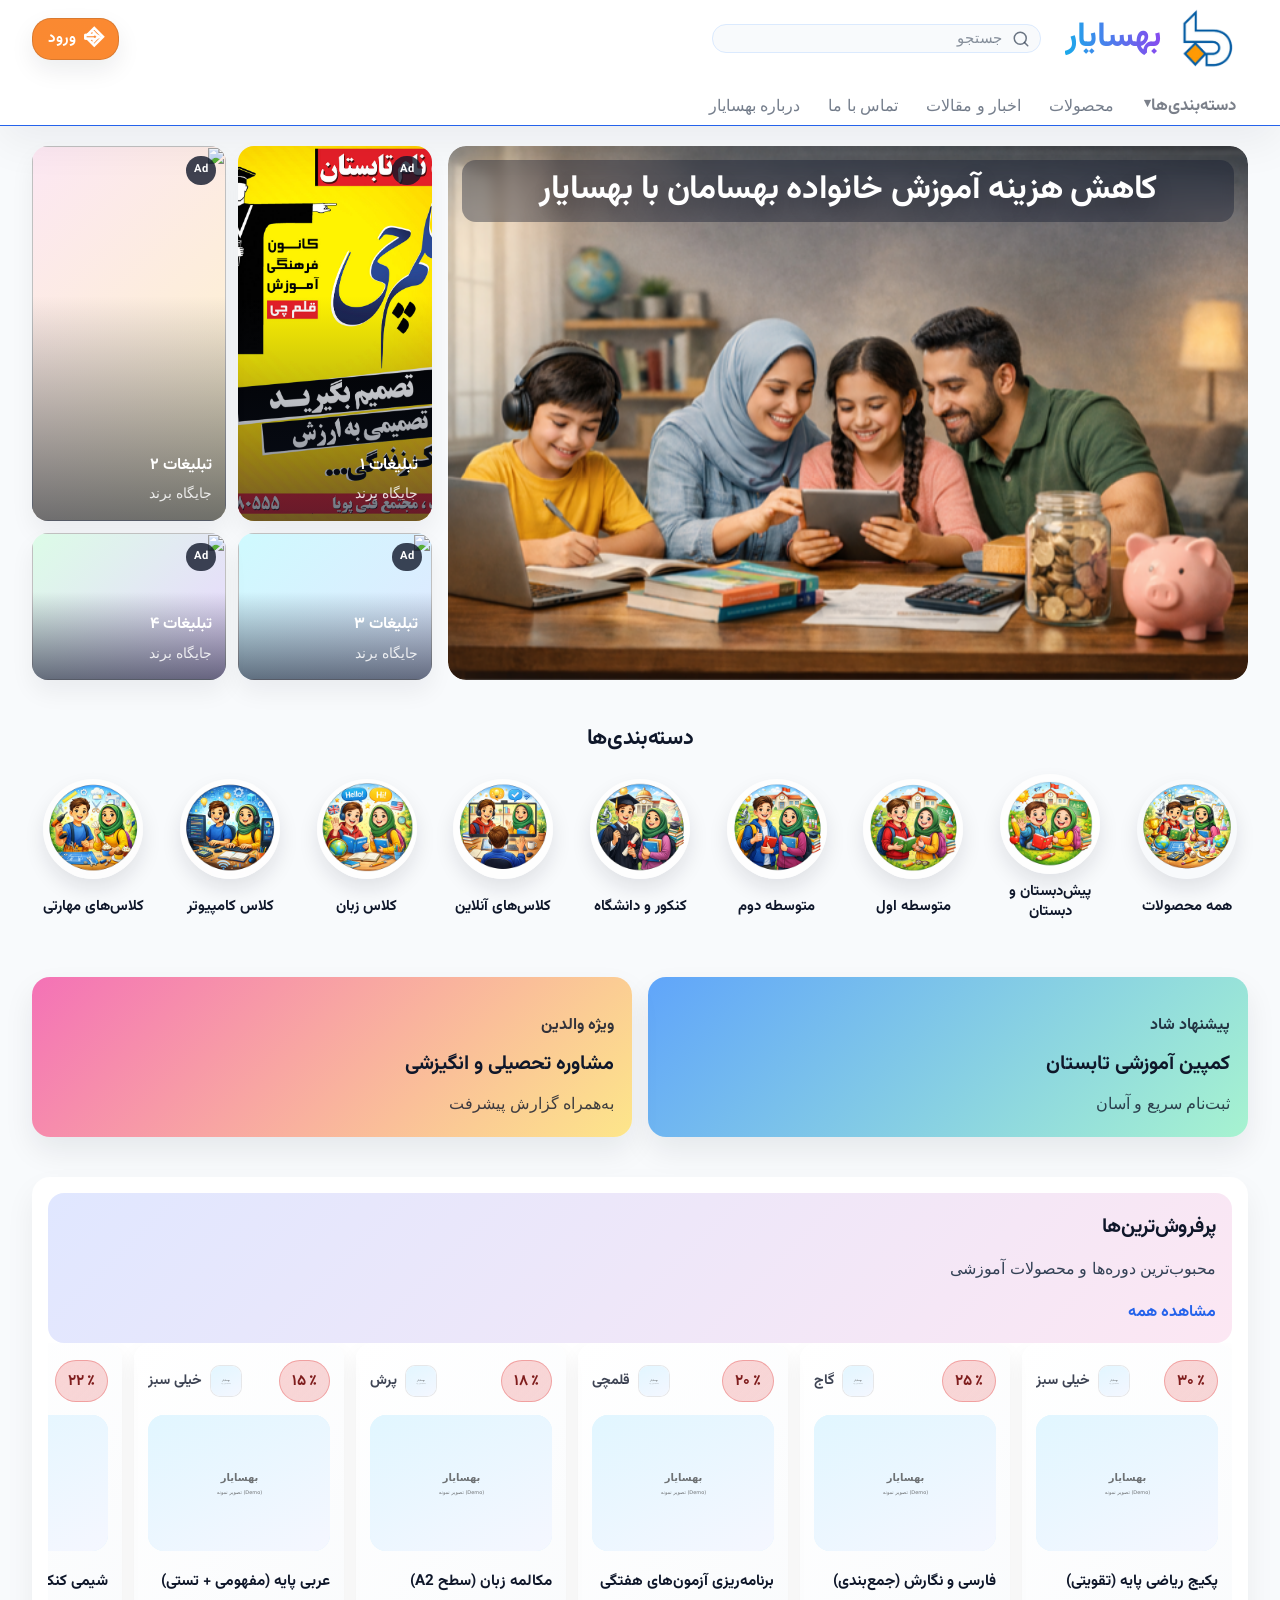
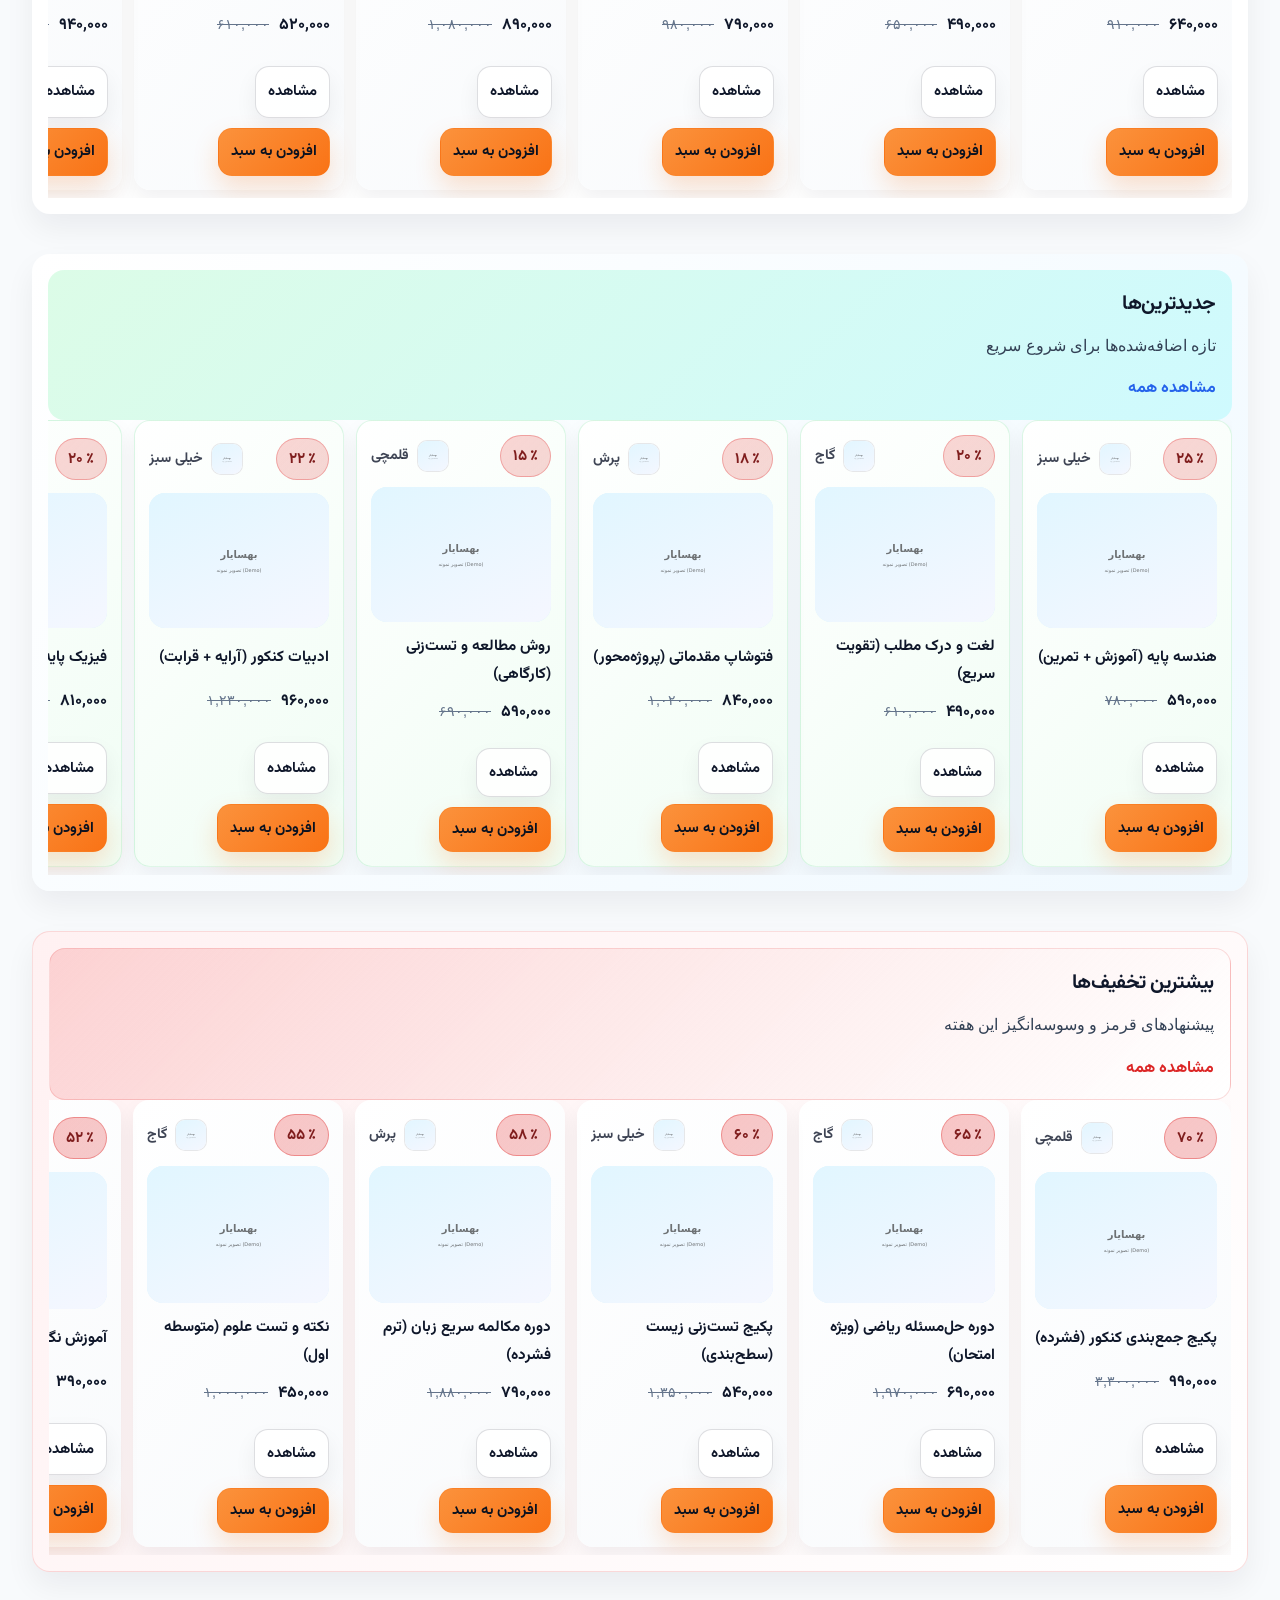
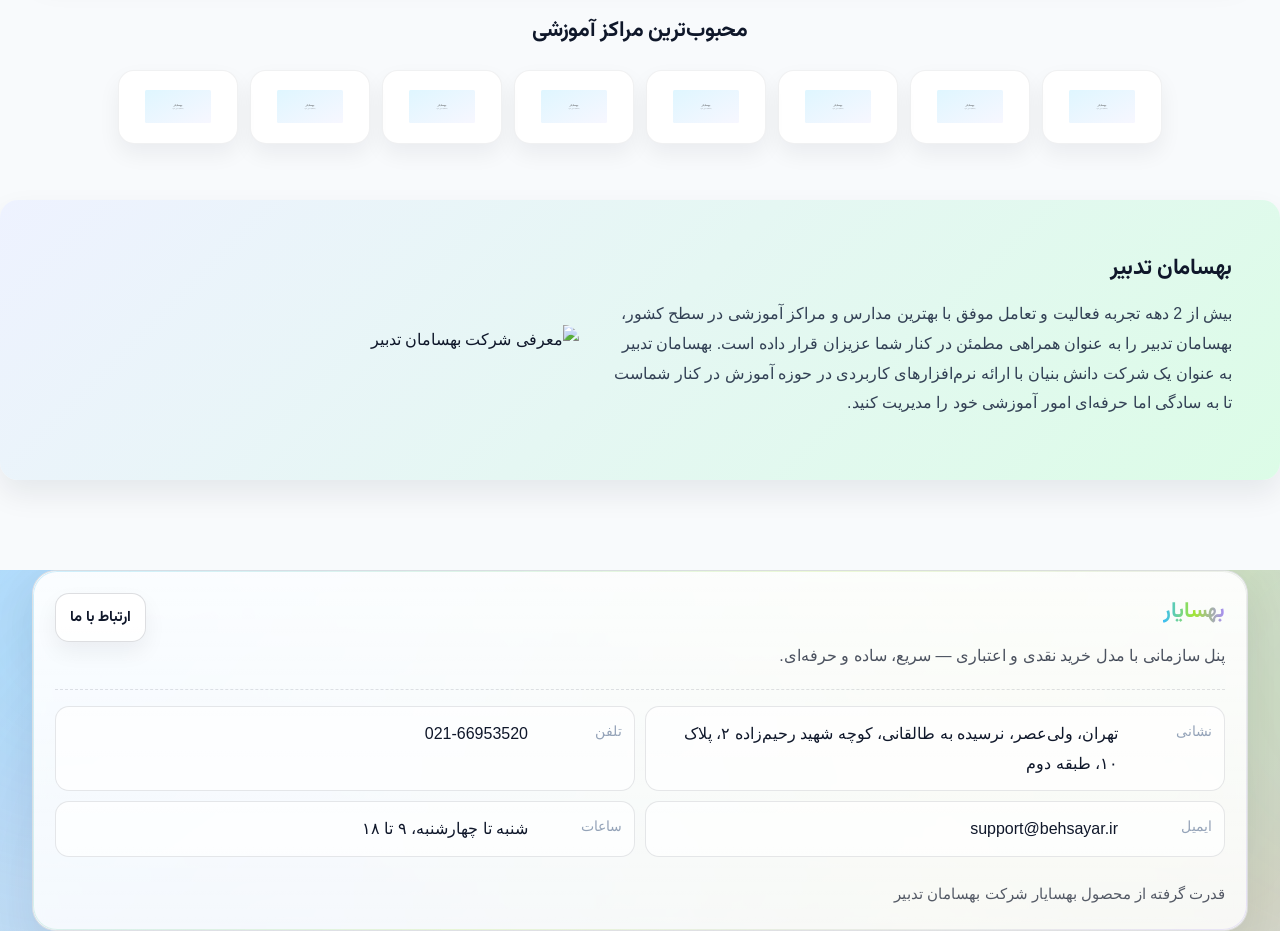
==== commit 9f2c4e72: "Add files via upload" ====
--- a/index.html
+++ b/index.html
@@ -69,23 +69,13 @@
 <div class="um-credit" id="userMenuCredit">اعتبار: —</div>
 <div class="um-name" id="userMenuName">نام و نام خانوادگی: —</div>
 <div class="um-meta" id="userMenuMeta">سمت: —</div>
-<div class="um-sub" id="userMenuIdentity">—</div>
-<div class="um-sub" id="userMenuParent">—</div>
-</div>
-
-<a class="user-menu__link" href="dashboard.html" id="userMenuAdminPage" hidden>صفحه مدیر</a>
-<a class="user-menu__link" href="#" id="userMenuOrders">سوابق خرید</a>
+</div>
+<a class="user-menu__link" href="#" id="userMenuCart">سبد خرید</a>
+<a class="user-menu__link" href="#" id="userMenuCart">سوابق خرید</a>
 <a class="user-menu__link" href="dashboard.html#password" id="userMenuPassword">تغییر کلمه عبور</a>
 <button class="user-menu__logout" id="userMenuLogout" type="button">خروج</button>
 </div>
 </div>
-</div>
-
-<button class="header-cart" id="headerCartBtn" type="button" aria-haspopup="dialog" aria-expanded="false" aria-label="سبد خرید">
-  <span class="header-cart__ico" aria-hidden="true">🛒</span>
-  <span class="header-cart__badge" id="headerCartCount" aria-label="تعداد اقلام سبد">0</span>
-</button>
-  
 </div>
 </div>
 </div>
@@ -1106,139 +1096,5 @@
 </div>
 </div>
 </div>
-
-<!-- Cart Drawer -->
-<div class="cart-drawer" id="cartDrawer" hidden role="dialog" aria-modal="true" aria-label="سبد خرید">
-  <div class="cart-drawer__backdrop" data-cart-close></div>
-  <div class="cart-drawer__panel" role="document">
-    <div class="cart-drawer__head">
-      <div class="cart-drawer__title">سبد خرید</div>
-      <button class="cart-drawer__close" type="button" data-cart-close aria-label="بستن">×</button>
-    </div>
-    <div class="cart-drawer__body">
-      <div class="cart-items" id="cartItems"></div>
-    </div>
-    <div class="cart-drawer__foot">
-      <div class="cart-summary">
-        <div class="cart-summary__row">
-          <span>جمع کل</span>
-          <strong id="cartTotal">0</strong>
-        </div>
-        <div class="cart-summary__hint" id="cartHint"></div>
-      </div>
-      <div class="cart-actions">
-        <button class="btn btn-outline" type="button" data-cart-close>ادامه خرید</button>
-        <a class="btn btn-primary" href="checkout.html" id="cartCheckoutBtn">ادامه و پرداخت</a>
-      </div>
-    </div>
-  </div>
-</div>
-
-
-<!-- Checkout Overlay (MVP) -->
-<div class="checkout-overlay" id="checkoutOverlay" hidden role="dialog" aria-modal="true" aria-label="تسویه حساب">
-  <div class="checkout-overlay__backdrop" data-checkout-close></div>
-  <div class="checkout-overlay__panel" role="document">
-    <div class="checkout-head">
-      <div class="checkout-head__title">تسویه حساب</div>
-      <button class="checkout-head__close" type="button" data-checkout-close aria-label="بستن">×</button>
-    </div>
-
-    <div class="checkout-body">
-      <div class="checkout-grid">
-        <section class="checkout-card">
-          <div class="checkout-card__title">خلاصه سفارش</div>
-          <div class="checkout-items" id="checkoutItems"></div>
-          <div class="checkout-totals">
-            <div class="checkout-row"><span>جمع کل</span><strong id="checkoutTotal">0</strong></div>
-            <div class="checkout-row"><span>میزان سود این خرید</span><strong id="checkoutSavings">0</strong></div>
-          </div>
-          <div class="checkout-discount">
-            <input class="input" id="checkoutDiscountCode" type="text" placeholder="کد تخفیف" autocomplete="off">
-            <button class="btn btn-outline" type="button" id="checkoutApplyDiscount">اعمال</button>
-          </div>
-        </section>
-
-        <aside class="checkout-side">
-          <section class="checkout-card checkout-card--credit">
-            <div class="checkout-card__title">اعتبار شما</div>
-            <div class="checkout-credit">
-              <div class="checkout-credit__value" id="checkoutCredit">0</div>
-              <div class="checkout-credit__unit">تومان</div>
-            </div>
-            <div class="checkout-remaining">
-              <span>باقیمانده پس از خرید</span>
-              <strong id="checkoutRemaining">0</strong>
-            </div>
-            <div class="checkout-msg" id="checkoutMsg" hidden></div>
-
-          </section>
-
-          <section class="checkout-card">
-            <div class="checkout-card__title">روش پرداخت</div>
-            <div class="checkout-paymethod">
-              <label class="radio">
-                <input type="radio" name="payMethod" value="cash" checked>
-                <span>پرداخت نقدی</span>
-              </label>
-              <label class="radio">
-                <input type="radio" name="payMethod" value="credit">
-                <span>اعتباری / اقساط</span>
-              </label>
-            </div>
-
-            <div class="checkout-method checkout-method--cash" id="checkoutCashBox">
-              <button class="btn btn-primary btn-block" type="button" id="checkoutPayCash">پرداخت نقدی</button>
-            </div>
-
-            <div class="checkout-method checkout-method--credit" id="checkoutCreditBox" hidden>
-              <div class="installments-title">انتخاب شرایط اقساط</div>
-              <div class="installments" id="installmentPlans"></div>
-              <div class="installments-preview" id="installmentPreview" hidden></div>
-              <button class="btn btn-primary btn-block" type="button" id="checkoutConfirmCredit" disabled>تایید و ثبت خرید</button>
-            </div>
-          </section>
-        </aside>
-      </div>
-    </div>
-  </div>
-</div>
-
-<!-- Payment Modal (Symbolic Gateway) -->
-<div class="pay-modal" id="payModal" hidden role="dialog" aria-modal="true" aria-label="درگاه پرداخت">
-  <div class="pay-modal__backdrop" data-pay-close></div>
-  <div class="pay-modal__panel" role="document">
-    <div class="pay-head">
-      <div class="pay-head__title">درگاه پرداخت</div>
-      <button class="pay-head__close" type="button" data-pay-close aria-label="بستن">×</button>
-    </div>
-    <form class="pay-form" id="payForm">
-      <div class="pay-row">
-        <label class="label">شماره کارت</label>
-        <input class="input" id="payCard" inputmode="numeric" autocomplete="cc-number" placeholder="____-____-____-____" required>
-      </div>
-      <div class="pay-grid">
-        <div class="pay-row">
-          <label class="label">تاریخ اعتبار</label>
-          <input class="input" id="payExp" inputmode="numeric" autocomplete="cc-exp" placeholder="MM/YY" required>
-        </div>
-        <div class="pay-row">
-          <label class="label">CVV2</label>
-          <input class="input" id="payCvv" inputmode="numeric" autocomplete="cc-csc" placeholder="***" required>
-        </div>
-      </div>
-      <div class="pay-row">
-        <label class="label">رمز پویا</label>
-        <input class="input" id="payOtp" inputmode="numeric" placeholder="******" required>
-      </div>
-      <div class="pay-actions">
-        <button class="btn btn-outline" type="button" data-pay-close>انصراف</button>
-        <button class="btn btn-primary" type="submit">پرداخت</button>
-      </div>
-      <div class="pay-hint" id="payHint"></div>
-    </form>
-  </div>
-</div>
-
 </body>
 </html>
--- a/styles.css
+++ b/styles.css
@@ -1846,291 +1846,145 @@
 }
 
 
-/* === Upgrade: Header cart + cart drawer + user menu meta === */
-.header-left--dk2{display:flex;align-items:center;gap:12px}
-.header-cart{position:relative;display:inline-flex;align-items:center;justify-content:center;width:44px;height:44px;border-radius:14px;border:1px solid rgba(20,41,74,.12);background:#fff;box-shadow:0 6px 18px rgba(20,41,74,.06);cursor:pointer}
-.header-cart__ico{font-size:18px;line-height:1}
-.header-cart__badge{position:absolute;top:-6px;left:-6px;min-width:20px;height:20px;padding:0 6px;border-radius:999px;background:var(--orange,#ff7a00);color:#fff;font-size:12px;font-weight:800;display:inline-flex;align-items:center;justify-content:center}
-
-.user-menu__dropdown .um-credit{font-weight:900;font-size:14px;line-height:1.2;margin-bottom:6px}
-.user-menu__dropdown .um-sub{font-size:12px;color:rgba(20,41,74,.72);margin-top:4px}
-
-.cart-drawer{position:fixed;inset:0;z-index:10000}
-.cart-drawer__backdrop{
-  position:absolute;inset:0;
-  background:rgba(0,0,0,.35)
-}
-/* پنل: روی دسکتاپ کوچکتر + با فاصله از بالا/پایین */
-.cart-drawer__panel{
-  position:absolute;
-  top:12px; bottom:12px;
-  left:12px; right:auto;
-  height:auto;
-  width:min(360px,92vw);
-  background:#fff;
-  box-shadow:0 20px 60px rgba(0,0,0,.25);
-  display:flex;flex-direction:column;
-  border-radius:18px;
-  overflow:hidden;
-}
-.cart-drawer__head{display:flex;align-items:center;justify-content:space-between;padding:14px 16px;border-bottom:1px solid rgba(20,41,74,.08)}
-.cart-drawer__title{font-weight:900}
-.cart-drawer__close{width:36px;height:36px;border-radius:12px;border:1px solid rgba(20,41,74,.12);background:#fff;cursor:pointer;font-size:22px;line-height:1}
-.cart-drawer__body{padding:12px 16px;overflow:auto;flex:1}
-.cart-item{display:flex;gap:12px;padding:10px 0;border-bottom:1px solid rgba(20,41,74,.08)}
-.cart-item__meta{flex:1;min-width:0}
-.cart-item__title{font-weight:800;font-size:13px;white-space:nowrap;overflow:hidden;text-overflow:ellipsis}
-.cart-item__price{font-size:12px;color:rgba(20,41,74,.72);margin-top:4px}
-.cart-item__qty{display:flex;align-items:center;gap:8px}
-.cart-qty-btn{width:32px;height:32px;border-radius:10px;border:1px solid rgba(20,41,74,.12);background:#fff;cursor:pointer}
-.cart-qty-val{min-width:22px;text-align:center;font-weight:800}
-.cart-item__remove{border:0;background:transparent;color:rgba(200,0,0,.9);cursor:pointer;font-weight:800}
-
-/* فوتر سبد خرید: مطمئن شو دکمه‌ها زیر safe-area (آیفون) نمی‌افتند */
-.cart-drawer__foot{
-  padding:12px 16px;
-  padding-bottom:calc(12px + env(safe-area-inset-bottom,0px));
-  border-top:1px solid rgba(20,41,74,.08);
-  background:#fff
-}
-@media (max-width:768px){
-  .cart-drawer__panel{
-    top:0; bottom:0;
-    left:0; right:0;
-    width:100vw;
-    border-radius:0;
-  }
-}
-
-
-.cart-summary__row{display:flex;align-items:center;justify-content:space-between}
-.cart-summary__hint{margin-top:6px;font-size:12px;color:rgba(20,41,74,.72)}
-.cart-actions{display:flex;gap:10px;margin-top:12px}
-.cart-actions .btn{flex:1}
-
-@media (max-width:560px){
-  .header-left--dk2{gap:10px}
-  .header-cart{width:42px;height:42px;border-radius:14px}
-}
-
-
-/* ================================
-   Checkout Overlay + Payment Modal
-   (MVP – no new files)
-================================== */
-.checkout-overlay,
-.pay-modal {
+
+/* =========================
+   Orders Modal (سوابق خرید)
+   ========================= */
+.orders-modal {
   position: fixed;
   inset: 0;
-  z-index: 4000;     /* بالاتر از هدر/درآور */
-  isolation: isolate; /* قطع stacking context های عجیب */
-}
-
-}
-.checkout-overlay[hidden],
-.pay-modal[hidden] { display: none !important; }
-
-.checkout-overlay__backdrop,
-.pay-modal__backdrop {
+  z-index: 1000;
+}
+.orders-modal[hidden] { display: none; }
+.orders-modal__backdrop {
   position: absolute;
   inset: 0;
-  background: rgba(15,23,42,.54);
-  backdrop-filter: blur(4px);
-}
-
-.checkout-overlay__panel,
-.pay-modal__panel {
-  position: fixed; /* ✅ مهم */
-  top: 24px;
-  left: 50%;
-  transform: translateX(-50%);
+  background: rgba(15, 23, 42, 0.55);
+  backdrop-filter: blur(6px);
+}
+.orders-modal__dialog {
+  position: relative;
   width: min(980px, calc(100% - 24px));
-  background: var(--surface);
-  border-radius: var(--r-lg);
-  box-shadow: var(--shadow-md);
+  max-height: calc(100% - 24px);
+  margin: 12px auto;
+  background: #fff;
+  border-radius: 18px;
+  box-shadow: 0 24px 60px rgba(0,0,0,0.25);
   overflow: hidden;
-  max-height: calc(100dvh - 48px); /* ✅ بهتر از 100vh برای موبایل */
   display: flex;
   flex-direction: column;
-  z-index: 20001; /* یک لایه بالاتر از بک‌دراپ */
-}
-@media (max-width: 768px) {
-  .checkout-overlay__panel,
-  .pay-modal__panel {
-    top: 0;
-    left: 0;
-    transform: none;
-    width: 100vw;
-    max-height: 100dvh;
-    border-radius: 0;
-  }
-}
-.checkout-overlay__panel,
-.pay-modal__panel{
-  padding-bottom: env(safe-area-inset-bottom, 0px);
-}
-
-
-
-.pay-modal__panel {
-  width: min(520px, calc(100% - 24px));
-}
-
-.checkout-head,
-.pay-head {
+}
+.orders-modal__head {
   display: flex;
   align-items: center;
   justify-content: space-between;
   padding: 14px 16px;
-  border-bottom: 1px solid var(--border);
-  background: linear-gradient(180deg, rgba(56,189,248,.12), rgba(255,255,255,0));
-}
-
-.checkout-head__title,
-.pay-head__title {
-  font-weight: 800;
-  font-size: 1.05rem;
-}
-
-.checkout-head__close,
-.pay-head__close {
-  width: 40px;
-  height: 40px;
+  border-bottom: 1px solid rgba(15, 23, 42, 0.08);
+}
+.orders-modal__title { font-weight: 800; }
+.orders-modal__close {
+  border: 0;
+  background: transparent;
+  font-size: 28px;
+  line-height: 1;
+  cursor: pointer;
+}
+.orders-modal__tabs {
+  display: flex;
+  gap: 8px;
+  padding: 10px 16px;
+  border-bottom: 1px solid rgba(15, 23, 42, 0.08);
+}
+.orders-tab {
+  padding: 8px 12px;
   border-radius: 12px;
-  border: 1px solid var(--border);
-  background: rgba(255,255,255,.9);
+  border: 1px solid rgba(15, 23, 42, 0.12);
+  background: #fff;
   cursor: pointer;
-  line-height: 1;
-  font-size: 22px;
-}
-
-.checkout-body { padding: 16px; overflow: auto; }
-
-.checkout-grid {
+  font-weight: 700;
+}
+.orders-tab.is-active {
+  background: rgba(59, 130, 246, 0.12);
+  border-color: rgba(59, 130, 246, 0.35);
+}
+.orders-modal__filters {
   display: grid;
-  grid-template-columns: 1.35fr .95fr;
-  gap: 16px;
-}
-
-.checkout-card {
-  border: 1px solid var(--border);
-  border-radius: var(--r-lg);
-  padding: 14px;
-  background: rgba(255,255,255,.92);
-  box-shadow: var(--shadow-sm);
-}
-
-.checkout-card__title {
-  font-weight: 800;
+  grid-template-columns: 1fr 180px;
+  gap: 10px;
+  padding: 10px 16px;
+  border-bottom: 1px solid rgba(15, 23, 42, 0.08);
+}
+.orders-filter__input,
+.orders-filter__select{
+  padding: 10px 12px;
+  border-radius: 12px;
+  border: 1px solid rgba(15, 23, 42, 0.14);
+  outline: none;
+}
+.orders-modal__list {
+  padding: 12px 16px 16px;
+  overflow: auto;
+}
+.order-card {
+  border: 1px solid rgba(15, 23, 42, 0.10);
+  border-radius: 16px;
+  padding: 0;
+  overflow: hidden;
   margin-bottom: 10px;
-}
-
-.checkout-items { display: grid; gap: 10px; }
-
-.checkout-item {
-  display: flex;
-  align-items: center;
-  justify-content: space-between;
-  gap: 12px;
-  padding: 10px 12px;
-  border-radius: var(--r-md);
-  border: 1px solid var(--border);
-  background: rgba(15,23,42,.02);
-}
-
-.checkout-item__name { font-weight: 700; }
-.checkout-item__meta { color: var(--text-2); font-size: .9rem; margin-top: 2px; }
-.checkout-item__qty { color: var(--text-2); font-size: .9rem; }
-.checkout-item__price { font-weight: 800; white-space: nowrap; }
-
-.checkout-totals { margin-top: 10px; display: grid; gap: 8px; }
-.checkout-row { display: flex; justify-content: space-between; gap: 12px; }
-.checkout-row strong { font-weight: 900; }
-
-.checkout-discount {
-  margin-top: 12px;
-  display: grid;
-  grid-template-columns: 1fr auto;
-  gap: 10px;
-}
-
-.checkout-msg {
-  margin-top: 10px;
-  padding: 10px 12px;
-  border-radius: var(--r-md);
-  border: 1px solid rgba(56,189,248,.35);
-  background: rgba(56,189,248,.12);
-  color: var(--text-1);
-}
-
-.checkout-card--credit {
-  background: linear-gradient(135deg, rgba(163,230,53,.18), rgba(56,189,248,.10));
-}
-
-.checkout-credit { display: flex; align-items: baseline; gap: 8px; }
-.checkout-credit__value {
-  font-size: 1.9rem;
-  font-weight: 900;
-  letter-spacing: .2px;
-}
-.checkout-credit__unit { color: var(--text-2); font-weight: 700; }
-
-.checkout-remaining {
-  margin-top: 10px;
+  background: #fff;
+}
+.order-card__sum {
+  list-style: none;
   display: flex;
   justify-content: space-between;
   gap: 12px;
-  color: var(--text-1);
-}
-.checkout-remaining strong { font-weight: 900; }
-
-.checkout-paymethod { display: grid; gap: 10px; margin-bottom: 10px; }
-
-.radio { display: flex; align-items: center; gap: 10px; cursor: pointer; user-select: none; }
-.radio input { accent-color: var(--sky-2); }
-
-.btn-block { width: 100%; justify-content: center; }
-
-.installments-title { font-weight: 800; margin: 6px 0 10px; }
-.installments { display: grid; gap: 10px; }
-.plan {
-  border: 1px solid var(--border);
-  border-radius: var(--r-md);
+  padding: 12px 14px;
+  cursor: pointer;
+}
+.order-card__sum::-webkit-details-marker { display: none; }
+.order-code { font-weight: 900; }
+.order-date, .order-status { opacity: .8; font-size: .92rem; }
+.order-total { font-weight: 900; }
+.order-card__body {
+  padding: 12px 14px 14px;
+  border-top: 1px solid rgba(15, 23, 42, 0.08);
+}
+.order-row {
+  display: flex;
+  gap: 8px;
+  margin-bottom: 6px;
+}
+.order-row .k { opacity: .75; min-width: 92px; }
+.order-items {
+  display: grid;
+  gap: 8px;
+  margin-top: 10px;
+  padding-top: 10px;
+  border-top: 1px dashed rgba(15, 23, 42, 0.18);
+}
+.orders-item__title { font-weight: 800; }
+.orders-item__meta { opacity: .8; font-size: .9rem; margin-top: 2px; }
+.orders-item__sub { opacity: .8; font-size: .9rem; }
+
+.order-review { margin-top: 12px; }
+.order-review__head { font-weight: 900; margin-bottom: 8px; }
+.order-review__grid {
+  display: grid;
+  grid-template-columns: 120px 1fr 110px;
+  gap: 10px;
+}
+.order-review__rate,
+.order-review__text {
   padding: 10px 12px;
-  background: rgba(255,255,255,.9);
-  cursor: pointer;
-}
-.plan.is-selected {
-  border-color: rgba(37,99,235,.55);
-  box-shadow: 0 0 0 3px rgba(37,99,235,.16);
-}
-.plan__title { font-weight: 900; }
-.plan__meta { margin-top: 4px; color: var(--text-2); font-size: .9rem; }
-
-.installments-preview {
-  margin: 10px 0;
-  padding: 10px 12px;
-  border-radius: var(--r-md);
-  border: 1px dashed rgba(15,23,42,.18);
-  background: rgba(15,23,42,.02);
-  color: var(--text-1);
-}
-
-.pay-form { padding: 16px; display: grid; gap: 12px; }
-.pay-row { display: grid; gap: 6px; }
-.label { font-size: .9rem; color: var(--text-2); font-weight: 700; }
-.pay-grid { display: grid; grid-template-columns: 1fr 1fr; gap: 10px; }
-.pay-actions { display: flex; gap: 10px; justify-content: flex-end; margin-top: 4px; }
-.pay-hint { color: var(--text-2); font-size: .9rem; }
-
-@media (max-width: 860px) {
-  .checkout-grid { grid-template-columns: 1fr; }
-  .checkout-overlay__panel { top: 12px; max-height: calc(100vh - 24px); }
-}
-
-@media (max-width: 520px) {
-  .checkout-body { padding: 12px; }
-  .checkout-credit__value { font-size: 1.65rem; }
-  .pay-grid { grid-template-columns: 1fr; }
-}
-
+  border-radius: 12px;
+  border: 1px solid rgba(15, 23, 42, 0.14);
+  outline: none;
+}
+.orders-empty { padding: 18px; text-align: center; opacity: .75; }
+
+@media (max-width: 560px) {
+  .orders-modal__filters { grid-template-columns: 1fr; }
+  .order-review__grid { grid-template-columns: 1fr; }
+  .order-row { flex-direction: column; }
+  .order-row .k { min-width: 0; }
+}
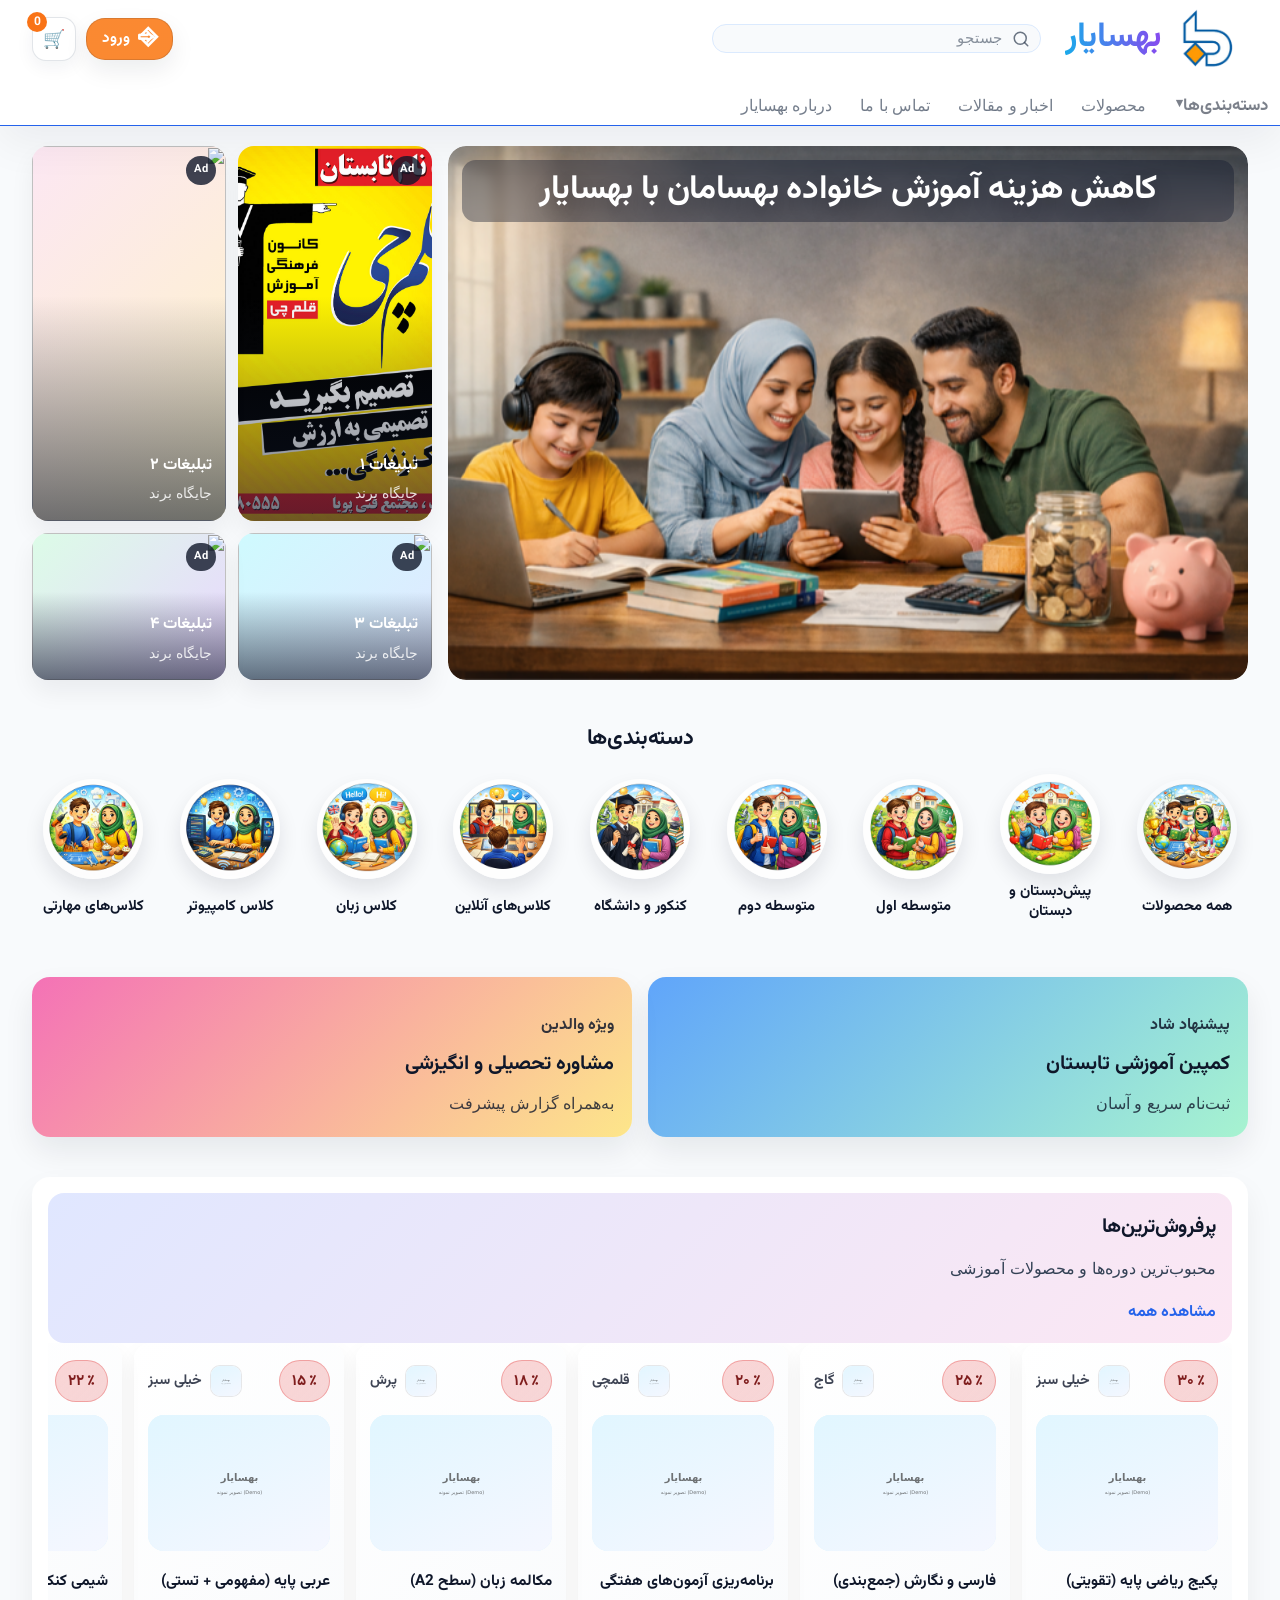
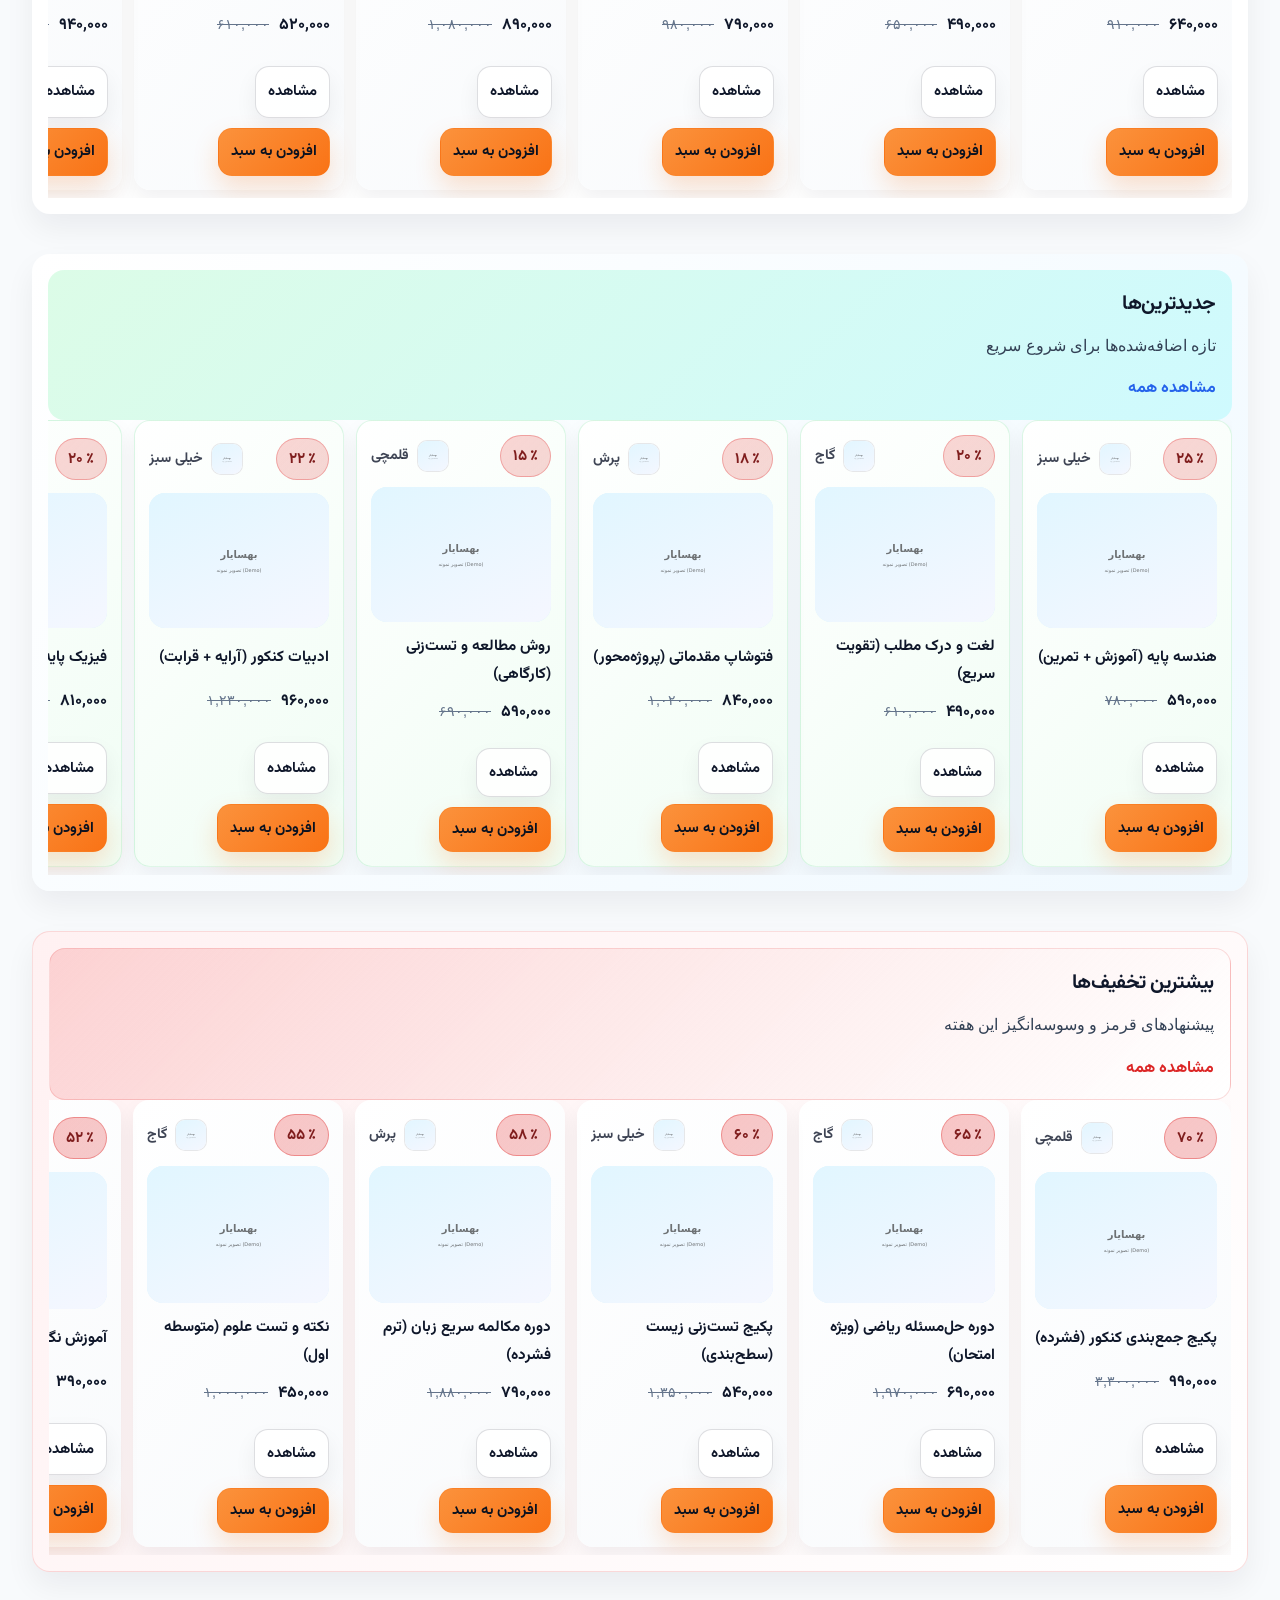
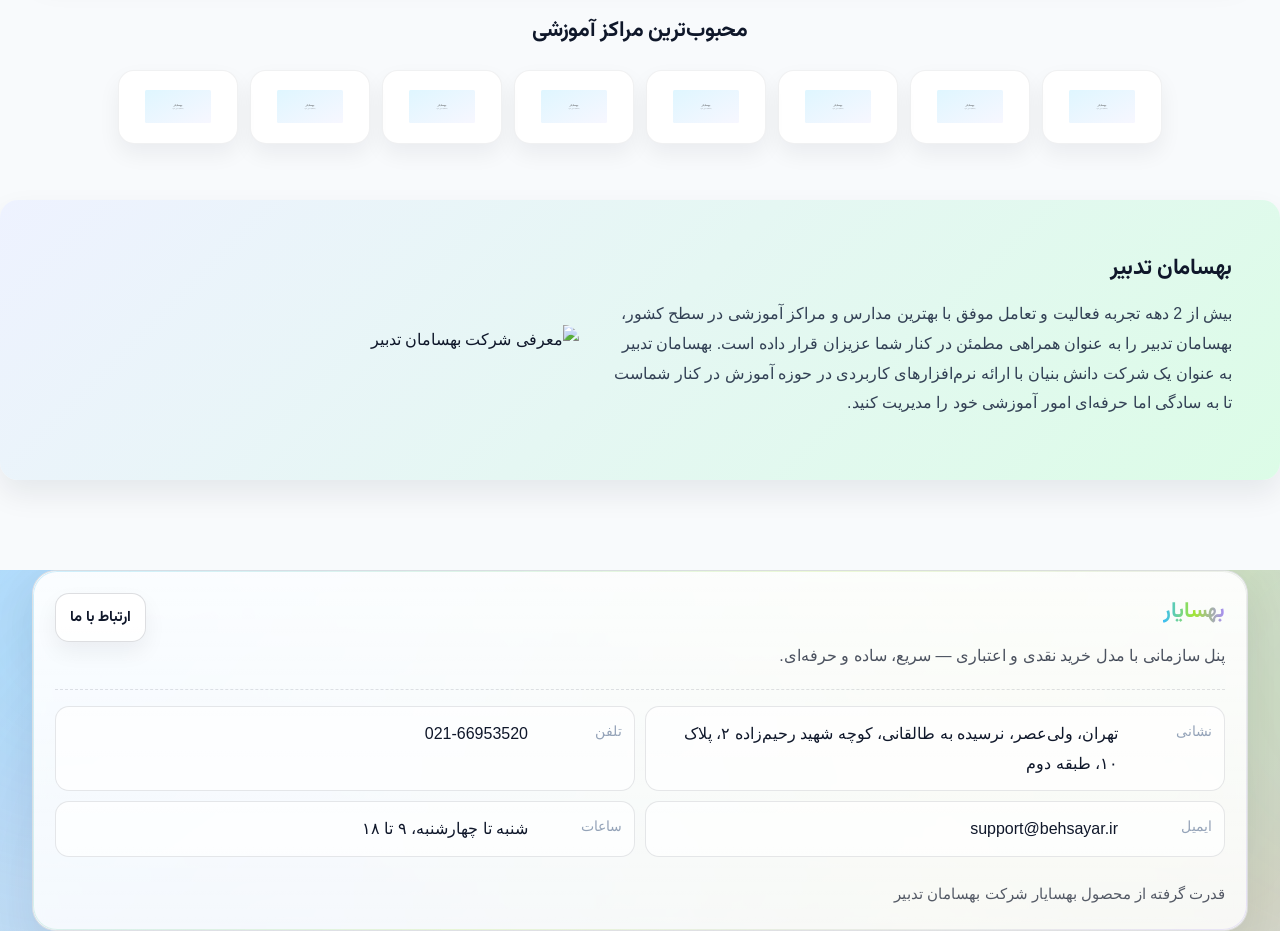
==== commit d21b7816: "Add files via upload" ====
--- a/index.html
+++ b/index.html
@@ -69,13 +69,23 @@
 <div class="um-credit" id="userMenuCredit">اعتبار: —</div>
 <div class="um-name" id="userMenuName">نام و نام خانوادگی: —</div>
 <div class="um-meta" id="userMenuMeta">سمت: —</div>
-</div>
-<a class="user-menu__link" href="#" id="userMenuCart">سبد خرید</a>
-<a class="user-menu__link" href="#" id="userMenuCart">سوابق خرید</a>
+<div class="um-sub" id="userMenuIdentity">—</div>
+<div class="um-sub" id="userMenuParent">—</div>
+</div>
+
+<a class="user-menu__link" href="dashboard.html" id="userMenuAdminPage" hidden>صفحه مدیر</a>
+<a class="user-menu__link" href="#" id="userMenuOrders">سوابق خرید</a>
 <a class="user-menu__link" href="dashboard.html#password" id="userMenuPassword">تغییر کلمه عبور</a>
 <button class="user-menu__logout" id="userMenuLogout" type="button">خروج</button>
 </div>
 </div>
+</div>
+
+<button class="header-cart" id="headerCartBtn" type="button" aria-haspopup="dialog" aria-expanded="false" aria-label="سبد خرید">
+  <span class="header-cart__ico" aria-hidden="true">🛒</span>
+  <span class="header-cart__badge" id="headerCartCount" aria-label="تعداد اقلام سبد">0</span>
+</button>
+  
 </div>
 </div>
 </div>
@@ -1096,5 +1106,138 @@
 </div>
 </div>
 </div>
+
+<!-- Cart Drawer -->
+<div class="cart-drawer" id="cartDrawer" hidden role="dialog" aria-modal="true" aria-label="سبد خرید">
+  <div class="cart-drawer__backdrop" data-cart-close></div>
+  <div class="cart-drawer__panel" role="document">
+    <div class="cart-drawer__head">
+      <div class="cart-drawer__title">سبد خرید</div>
+      <button class="cart-drawer__close" type="button" data-cart-close aria-label="بستن">×</button>
+    </div>
+    <div class="cart-drawer__body">
+      <div class="cart-items" id="cartItems"></div>
+    </div>
+    <div class="cart-drawer__foot">
+      <div class="cart-summary">
+        <div class="cart-summary__row">
+          <span>جمع کل</span>
+          <strong id="cartTotal">0</strong>
+        </div>
+        <div class="cart-summary__hint" id="cartHint"></div>
+      </div>
+      <div class="cart-actions">
+        <button class="btn btn-outline" type="button" data-cart-close>ادامه خرید</button>
+        <a class="btn btn-primary" href="checkout.html" id="cartCheckoutBtn">ادامه و پرداخت</a>
+      </div>
+    </div>
+  </div>
+</div>
+
+
+<!-- Checkout Overlay (MVP) -->
+<div class="checkout-overlay" id="checkoutOverlay" hidden role="dialog" aria-modal="true" aria-label="تسویه حساب">
+  <div class="checkout-overlay__backdrop" data-checkout-close></div>
+  <div class="checkout-overlay__panel" role="document">
+    <div class="checkout-head">
+      <div class="checkout-head__title">تسویه حساب</div>
+      <button class="checkout-head__close" type="button" data-checkout-close aria-label="بستن">×</button>
+    </div>
+
+    <div class="checkout-body">
+      <div class="checkout-grid">
+        <section class="checkout-card">
+          <div class="checkout-card__title">خلاصه سفارش</div>
+          <div class="checkout-items" id="checkoutItems"></div>
+          <div class="checkout-totals">
+            <div class="checkout-row"><span>جمع کل</span><strong id="checkoutTotal">0</strong></div>
+            <div class="checkout-row"><span>میزان سود این خرید</span><strong id="checkoutSavings">0</strong></div>
+          </div>
+          <div class="checkout-discount">
+            <input class="input" id="checkoutDiscountCode" type="text" placeholder="کد تخفیف" autocomplete="off">
+            <button class="btn btn-outline" type="button" id="checkoutApplyDiscount">اعمال</button>
+          </div>
+        </section>
+
+        <aside class="checkout-side">
+          <section class="checkout-card checkout-card--credit">
+            <div class="checkout-card__title">اعتبار شما</div>
+            <div class="checkout-credit">
+              <div class="checkout-credit__value" id="checkoutCredit">0</div>
+              <div class="checkout-credit__unit">تومان</div>
+            </div>
+            <div class="checkout-remaining">
+              <span>باقیمانده پس از خرید</span>
+              <strong id="checkoutRemaining">0</strong>
+            </div>
+          </section>
+
+          <section class="checkout-card">
+            <div class="checkout-card__title">روش پرداخت</div>
+            <div class="checkout-paymethod">
+              <label class="radio">
+                <input type="radio" name="payMethod" value="cash" checked>
+                <span>پرداخت نقدی</span>
+              </label>
+              <label class="radio">
+                <input type="radio" name="payMethod" value="credit">
+                <span>اعتباری / اقساط</span>
+              </label>
+            </div>
+
+            <div class="checkout-method checkout-method--cash" id="checkoutCashBox">
+              <button class="btn btn-primary btn-block" type="button" id="checkoutPayCash">پرداخت نقدی</button>
+            </div>
+
+            <div class="checkout-method checkout-method--credit" id="checkoutCreditBox" hidden>
+              <div class="installments-title">انتخاب شرایط اقساط</div>
+              <div class="installments" id="installmentPlans"></div>
+              <div class="installments-preview" id="installmentPreview" hidden></div>
+              <div class="checkout-msg" id="checkoutMsg" hidden></div>
+              <button class="btn btn-primary btn-block" type="button" id="checkoutConfirmCredit" disabled>تایید و ثبت خرید</button>
+            </div>
+          </section>
+        </aside>
+      </div>
+    </div>
+  </div>
+</div>
+
+<!-- Payment Modal (Symbolic Gateway) -->
+<div class="pay-modal" id="payModal" hidden role="dialog" aria-modal="true" aria-label="درگاه پرداخت">
+  <div class="pay-modal__backdrop" data-pay-close></div>
+  <div class="pay-modal__panel" role="document">
+    <div class="pay-head">
+      <div class="pay-head__title">درگاه پرداخت</div>
+      <button class="pay-head__close" type="button" data-pay-close aria-label="بستن">×</button>
+    </div>
+    <form class="pay-form" id="payForm">
+      <div class="pay-row">
+        <label class="label">شماره کارت</label>
+        <input class="input" id="payCard" inputmode="numeric" autocomplete="cc-number" placeholder="____-____-____-____" required>
+      </div>
+      <div class="pay-grid">
+        <div class="pay-row">
+          <label class="label">تاریخ اعتبار</label>
+          <input class="input" id="payExp" inputmode="numeric" autocomplete="cc-exp" placeholder="MM/YY" required>
+        </div>
+        <div class="pay-row">
+          <label class="label">CVV2</label>
+          <input class="input" id="payCvv" inputmode="numeric" autocomplete="cc-csc" placeholder="***" required>
+        </div>
+      </div>
+      <div class="pay-row">
+        <label class="label">رمز پویا</label>
+        <input class="input" id="payOtp" inputmode="numeric" placeholder="******" required>
+      </div>
+      <div class="pay-actions">
+        <button class="btn btn-outline" type="button" data-pay-close>انصراف</button>
+        <button class="btn btn-primary" type="submit">پرداخت</button>
+      </div>
+      <div class="pay-hint" id="payHint"></div>
+    </form>
+  </div>
+</div>
+
 </body>
 </html>
--- a/styles.css
+++ b/styles.css
@@ -1706,6 +1706,21 @@
   flex-wrap:nowrap;
 }
 
+/* Ensure auth + cart sit on one row (desktop + mobile) */
+.site-header .header-left--dk2{
+  display:flex;
+  align-items:center;
+  justify-content:flex-end;
+  gap:10px;
+}
+.auth-area{
+  position:relative;
+  z-index:2;
+}
+.header-cart{
+  flex:0 0 auto;
+}
+
 .site-header .header-top .container{
   width:100%;
   max-width:none;
@@ -1846,145 +1861,291 @@
 }
 
 
-
-/* =========================
-   Orders Modal (سوابق خرید)
-   ========================= */
-.orders-modal {
+/* === Upgrade: Header cart + cart drawer + user menu meta === */
+.header-left--dk2{display:flex;align-items:center;gap:12px}
+.header-cart{position:relative;display:inline-flex;align-items:center;justify-content:center;width:44px;height:44px;border-radius:14px;border:1px solid rgba(20,41,74,.12);background:#fff;box-shadow:0 6px 18px rgba(20,41,74,.06);cursor:pointer}
+.header-cart__ico{font-size:18px;line-height:1}
+.header-cart__badge{position:absolute;top:-6px;left:-6px;min-width:20px;height:20px;padding:0 6px;border-radius:999px;background:var(--orange,#ff7a00);color:#fff;font-size:12px;font-weight:800;display:inline-flex;align-items:center;justify-content:center}
+
+.user-menu__dropdown .um-credit{font-weight:900;font-size:14px;line-height:1.2;margin-bottom:6px}
+.user-menu__dropdown .um-sub{font-size:12px;color:rgba(20,41,74,.72);margin-top:4px}
+
+.cart-drawer{position:fixed;inset:0;z-index:10000}
+.cart-drawer__backdrop{
+  position:absolute;inset:0;
+  background:rgba(0,0,0,.35)
+}
+/* پنل: روی دسکتاپ کوچکتر + با فاصله از بالا/پایین */
+.cart-drawer__panel{
+  position:absolute;
+  top:12px; bottom:12px;
+  left:12px; right:auto;
+  height:auto;
+  width:min(360px,92vw);
+  background:#fff;
+  box-shadow:0 20px 60px rgba(0,0,0,.25);
+  display:flex;flex-direction:column;
+  border-radius:18px;
+  overflow:hidden;
+}
+.cart-drawer__head{display:flex;align-items:center;justify-content:space-between;padding:14px 16px;border-bottom:1px solid rgba(20,41,74,.08)}
+.cart-drawer__title{font-weight:900}
+.cart-drawer__close{width:36px;height:36px;border-radius:12px;border:1px solid rgba(20,41,74,.12);background:#fff;cursor:pointer;font-size:22px;line-height:1}
+.cart-drawer__body{padding:12px 16px;overflow:auto;flex:1}
+.cart-item{display:flex;gap:12px;padding:10px 0;border-bottom:1px solid rgba(20,41,74,.08)}
+.cart-item__meta{flex:1;min-width:0}
+.cart-item__title{font-weight:800;font-size:13px;white-space:nowrap;overflow:hidden;text-overflow:ellipsis}
+.cart-item__price{font-size:12px;color:rgba(20,41,74,.72);margin-top:4px}
+.cart-item__qty{display:flex;align-items:center;gap:8px}
+.cart-qty-btn{width:32px;height:32px;border-radius:10px;border:1px solid rgba(20,41,74,.12);background:#fff;cursor:pointer}
+.cart-qty-val{min-width:22px;text-align:center;font-weight:800}
+.cart-item__remove{border:0;background:transparent;color:rgba(200,0,0,.9);cursor:pointer;font-weight:800}
+
+/* فوتر سبد خرید: مطمئن شو دکمه‌ها زیر safe-area (آیفون) نمی‌افتند */
+.cart-drawer__foot{
+  padding:12px 16px;
+  padding-bottom:calc(12px + env(safe-area-inset-bottom,0px));
+  border-top:1px solid rgba(20,41,74,.08);
+  background:#fff
+}
+@media (max-width:768px){
+  .cart-drawer__panel{
+    top:0; bottom:0;
+    left:0; right:0;
+    width:100vw;
+    border-radius:0;
+  }
+}
+
+
+.cart-summary__row{display:flex;align-items:center;justify-content:space-between}
+.cart-summary__hint{margin-top:6px;font-size:12px;color:rgba(20,41,74,.72)}
+.cart-actions{display:flex;gap:10px;margin-top:12px}
+.cart-actions .btn{flex:1}
+
+@media (max-width:560px){
+  .header-left--dk2{gap:10px}
+  .header-cart{width:42px;height:42px;border-radius:14px}
+}
+
+
+/* ================================
+   Checkout Overlay + Payment Modal
+   (MVP – no new files)
+================================== */
+.checkout-overlay,
+.pay-modal {
   position: fixed;
   inset: 0;
-  z-index: 1000;
-}
-.orders-modal[hidden] { display: none; }
-.orders-modal__backdrop {
+  z-index: 4000;     /* بالاتر از هدر/درآور */
+  isolation: isolate; /* قطع stacking context های عجیب */
+}
+
+}
+.checkout-overlay[hidden],
+.pay-modal[hidden] { display: none !important; }
+
+.checkout-overlay__backdrop,
+.pay-modal__backdrop {
   position: absolute;
   inset: 0;
-  background: rgba(15, 23, 42, 0.55);
-  backdrop-filter: blur(6px);
-}
-.orders-modal__dialog {
-  position: relative;
+  background: rgba(15,23,42,.54);
+  backdrop-filter: blur(4px);
+}
+
+.checkout-overlay__panel,
+.pay-modal__panel {
+  position: fixed; /* ✅ مهم */
+  top: 24px;
+  left: 50%;
+  transform: translateX(-50%);
   width: min(980px, calc(100% - 24px));
-  max-height: calc(100% - 24px);
-  margin: 12px auto;
-  background: #fff;
-  border-radius: 18px;
-  box-shadow: 0 24px 60px rgba(0,0,0,0.25);
+  background: var(--surface);
+  border-radius: var(--r-lg);
+  box-shadow: var(--shadow-md);
   overflow: hidden;
+  max-height: calc(100dvh - 48px); /* ✅ بهتر از 100vh برای موبایل */
   display: flex;
   flex-direction: column;
-}
-.orders-modal__head {
+  z-index: 20001; /* یک لایه بالاتر از بک‌دراپ */
+}
+@media (max-width: 768px) {
+  .checkout-overlay__panel,
+  .pay-modal__panel {
+    top: 0;
+    left: 0;
+    transform: none;
+    width: 100vw;
+    max-height: 100dvh;
+    border-radius: 0;
+  }
+}
+.checkout-overlay__panel,
+.pay-modal__panel{
+  padding-bottom: env(safe-area-inset-bottom, 0px);
+}
+
+
+
+.pay-modal__panel {
+  width: min(520px, calc(100% - 24px));
+}
+
+.checkout-head,
+.pay-head {
   display: flex;
   align-items: center;
   justify-content: space-between;
   padding: 14px 16px;
-  border-bottom: 1px solid rgba(15, 23, 42, 0.08);
-}
-.orders-modal__title { font-weight: 800; }
-.orders-modal__close {
-  border: 0;
-  background: transparent;
-  font-size: 28px;
+  border-bottom: 1px solid var(--border);
+  background: linear-gradient(180deg, rgba(56,189,248,.12), rgba(255,255,255,0));
+}
+
+.checkout-head__title,
+.pay-head__title {
+  font-weight: 800;
+  font-size: 1.05rem;
+}
+
+.checkout-head__close,
+.pay-head__close {
+  width: 40px;
+  height: 40px;
+  border-radius: 12px;
+  border: 1px solid var(--border);
+  background: rgba(255,255,255,.9);
+  cursor: pointer;
   line-height: 1;
-  cursor: pointer;
-}
-.orders-modal__tabs {
+  font-size: 22px;
+}
+
+.checkout-body { padding: 16px; overflow: auto; }
+
+.checkout-grid {
+  display: grid;
+  grid-template-columns: 1.35fr .95fr;
+  gap: 16px;
+}
+
+.checkout-card {
+  border: 1px solid var(--border);
+  border-radius: var(--r-lg);
+  padding: 14px;
+  background: rgba(255,255,255,.92);
+  box-shadow: var(--shadow-sm);
+}
+
+.checkout-card__title {
+  font-weight: 800;
+  margin-bottom: 10px;
+}
+
+.checkout-items { display: grid; gap: 10px; }
+
+.checkout-item {
   display: flex;
-  gap: 8px;
-  padding: 10px 16px;
-  border-bottom: 1px solid rgba(15, 23, 42, 0.08);
-}
-.orders-tab {
-  padding: 8px 12px;
-  border-radius: 12px;
-  border: 1px solid rgba(15, 23, 42, 0.12);
-  background: #fff;
-  cursor: pointer;
-  font-weight: 700;
-}
-.orders-tab.is-active {
-  background: rgba(59, 130, 246, 0.12);
-  border-color: rgba(59, 130, 246, 0.35);
-}
-.orders-modal__filters {
+  align-items: center;
+  justify-content: space-between;
+  gap: 12px;
+  padding: 10px 12px;
+  border-radius: var(--r-md);
+  border: 1px solid var(--border);
+  background: rgba(15,23,42,.02);
+}
+
+.checkout-item__name { font-weight: 700; }
+.checkout-item__meta { color: var(--text-2); font-size: .9rem; margin-top: 2px; }
+.checkout-item__qty { color: var(--text-2); font-size: .9rem; }
+.checkout-item__price { font-weight: 800; white-space: nowrap; }
+
+.checkout-totals { margin-top: 10px; display: grid; gap: 8px; }
+.checkout-row { display: flex; justify-content: space-between; gap: 12px; }
+.checkout-row strong { font-weight: 900; }
+
+.checkout-discount {
+  margin-top: 12px;
   display: grid;
-  grid-template-columns: 1fr 180px;
+  grid-template-columns: 1fr auto;
   gap: 10px;
-  padding: 10px 16px;
-  border-bottom: 1px solid rgba(15, 23, 42, 0.08);
-}
-.orders-filter__input,
-.orders-filter__select{
+}
+
+.checkout-msg {
+  margin-top: 20px;
   padding: 10px 12px;
-  border-radius: 12px;
-  border: 1px solid rgba(15, 23, 42, 0.14);
-  outline: none;
-}
-.orders-modal__list {
-  padding: 12px 16px 16px;
-  overflow: auto;
-}
-.order-card {
-  border: 1px solid rgba(15, 23, 42, 0.10);
-  border-radius: 16px;
-  padding: 0;
-  overflow: hidden;
-  margin-bottom: 10px;
-  background: #fff;
-}
-.order-card__sum {
-  list-style: none;
+  border-radius: var(--r-md);
+  border: 1px solid rgba(56,189,248,.35);
+  background: rgba(56,189,248,.12);
+  color: var(--text-1);
+}
+
+.checkout-card--credit {
+  background: linear-gradient(135deg, rgba(163,230,53,.18), rgba(56,189,248,.10));
+}
+
+.checkout-credit { display: flex; align-items: baseline; gap: 8px; }
+.checkout-credit__value {
+  font-size: 1.9rem;
+  font-weight: 900;
+  letter-spacing: .2px;
+}
+.checkout-credit__unit { color: var(--text-2); font-weight: 700; }
+
+.checkout-remaining {
+  margin-top: 10px;
   display: flex;
   justify-content: space-between;
   gap: 12px;
-  padding: 12px 14px;
+  color: var(--text-1);
+}
+.checkout-remaining strong { font-weight: 900; }
+
+.checkout-paymethod { display: grid; gap: 10px; margin-bottom: 10px; }
+
+.radio { display: flex; align-items: center; gap: 10px; cursor: pointer; user-select: none; }
+.radio input { accent-color: var(--sky-2); }
+
+.btn-block { width: 100%; justify-content: center; }
+
+.installments-title { font-weight: 800; margin: 6px 0 10px; }
+.installments { display: grid; gap: 10px; }
+.plan {
+  border: 1px solid var(--border);
+  border-radius: var(--r-md);
+  padding: 10px 12px;
+  background: rgba(255,255,255,.9);
   cursor: pointer;
 }
-.order-card__sum::-webkit-details-marker { display: none; }
-.order-code { font-weight: 900; }
-.order-date, .order-status { opacity: .8; font-size: .92rem; }
-.order-total { font-weight: 900; }
-.order-card__body {
-  padding: 12px 14px 14px;
-  border-top: 1px solid rgba(15, 23, 42, 0.08);
-}
-.order-row {
-  display: flex;
-  gap: 8px;
-  margin-bottom: 6px;
-}
-.order-row .k { opacity: .75; min-width: 92px; }
-.order-items {
-  display: grid;
-  gap: 8px;
-  margin-top: 10px;
-  padding-top: 10px;
-  border-top: 1px dashed rgba(15, 23, 42, 0.18);
-}
-.orders-item__title { font-weight: 800; }
-.orders-item__meta { opacity: .8; font-size: .9rem; margin-top: 2px; }
-.orders-item__sub { opacity: .8; font-size: .9rem; }
-
-.order-review { margin-top: 12px; }
-.order-review__head { font-weight: 900; margin-bottom: 8px; }
-.order-review__grid {
-  display: grid;
-  grid-template-columns: 120px 1fr 110px;
-  gap: 10px;
-}
-.order-review__rate,
-.order-review__text {
+.plan.is-selected {
+  border-color: rgba(37,99,235,.55);
+  box-shadow: 0 0 0 3px rgba(37,99,235,.16);
+}
+.plan__title { font-weight: 900; }
+.plan__meta { margin-top: 4px; color: var(--text-2); font-size: .9rem; }
+
+.installments-preview {
+  margin: 10px 0;
   padding: 10px 12px;
-  border-radius: 12px;
-  border: 1px solid rgba(15, 23, 42, 0.14);
-  outline: none;
-}
-.orders-empty { padding: 18px; text-align: center; opacity: .75; }
-
-@media (max-width: 560px) {
-  .orders-modal__filters { grid-template-columns: 1fr; }
-  .order-review__grid { grid-template-columns: 1fr; }
-  .order-row { flex-direction: column; }
-  .order-row .k { min-width: 0; }
-}
+  border-radius: var(--r-md);
+  border: 1px dashed rgba(15,23,42,.18);
+  background: rgba(15,23,42,.02);
+  color: var(--text-1);
+}
+
+.pay-form { padding: 16px; display: grid; gap: 12px; }
+.pay-row { display: grid; gap: 6px; }
+.label { font-size: .9rem; color: var(--text-2); font-weight: 700; }
+.pay-grid { display: grid; grid-template-columns: 1fr 1fr; gap: 10px; }
+.pay-actions { display: flex; gap: 10px; justify-content: flex-end; margin-top: 4px; }
+.pay-hint { color: var(--text-2); font-size: .9rem; }
+
+@media (max-width: 860px) {
+  .checkout-grid { grid-template-columns: 1fr; }
+  .checkout-overlay__panel { top: 12px; max-height: calc(100vh - 24px); }
+}
+
+@media (max-width: 520px) {
+  .checkout-body { padding: 12px; }
+  .checkout-credit__value { font-size: 1.65rem; }
+  .pay-grid { grid-template-columns: 1fr; }
+}
+
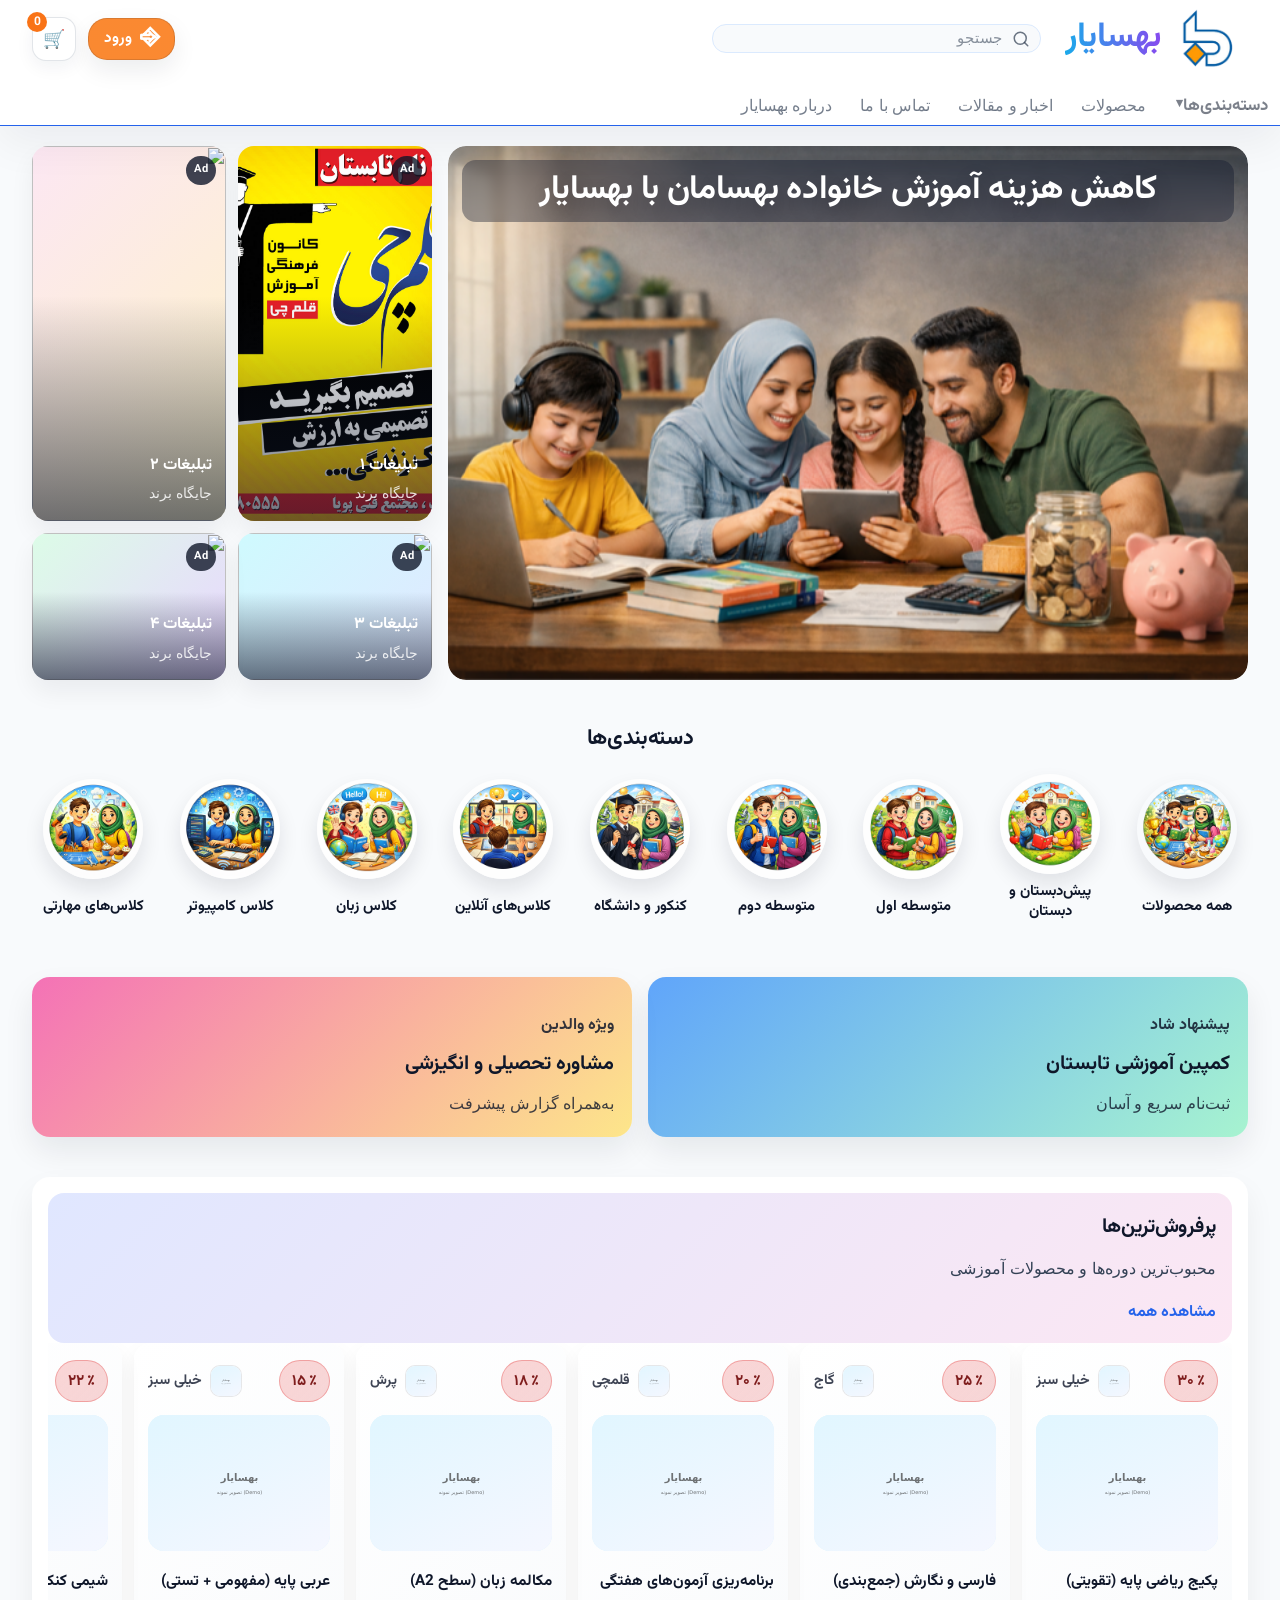
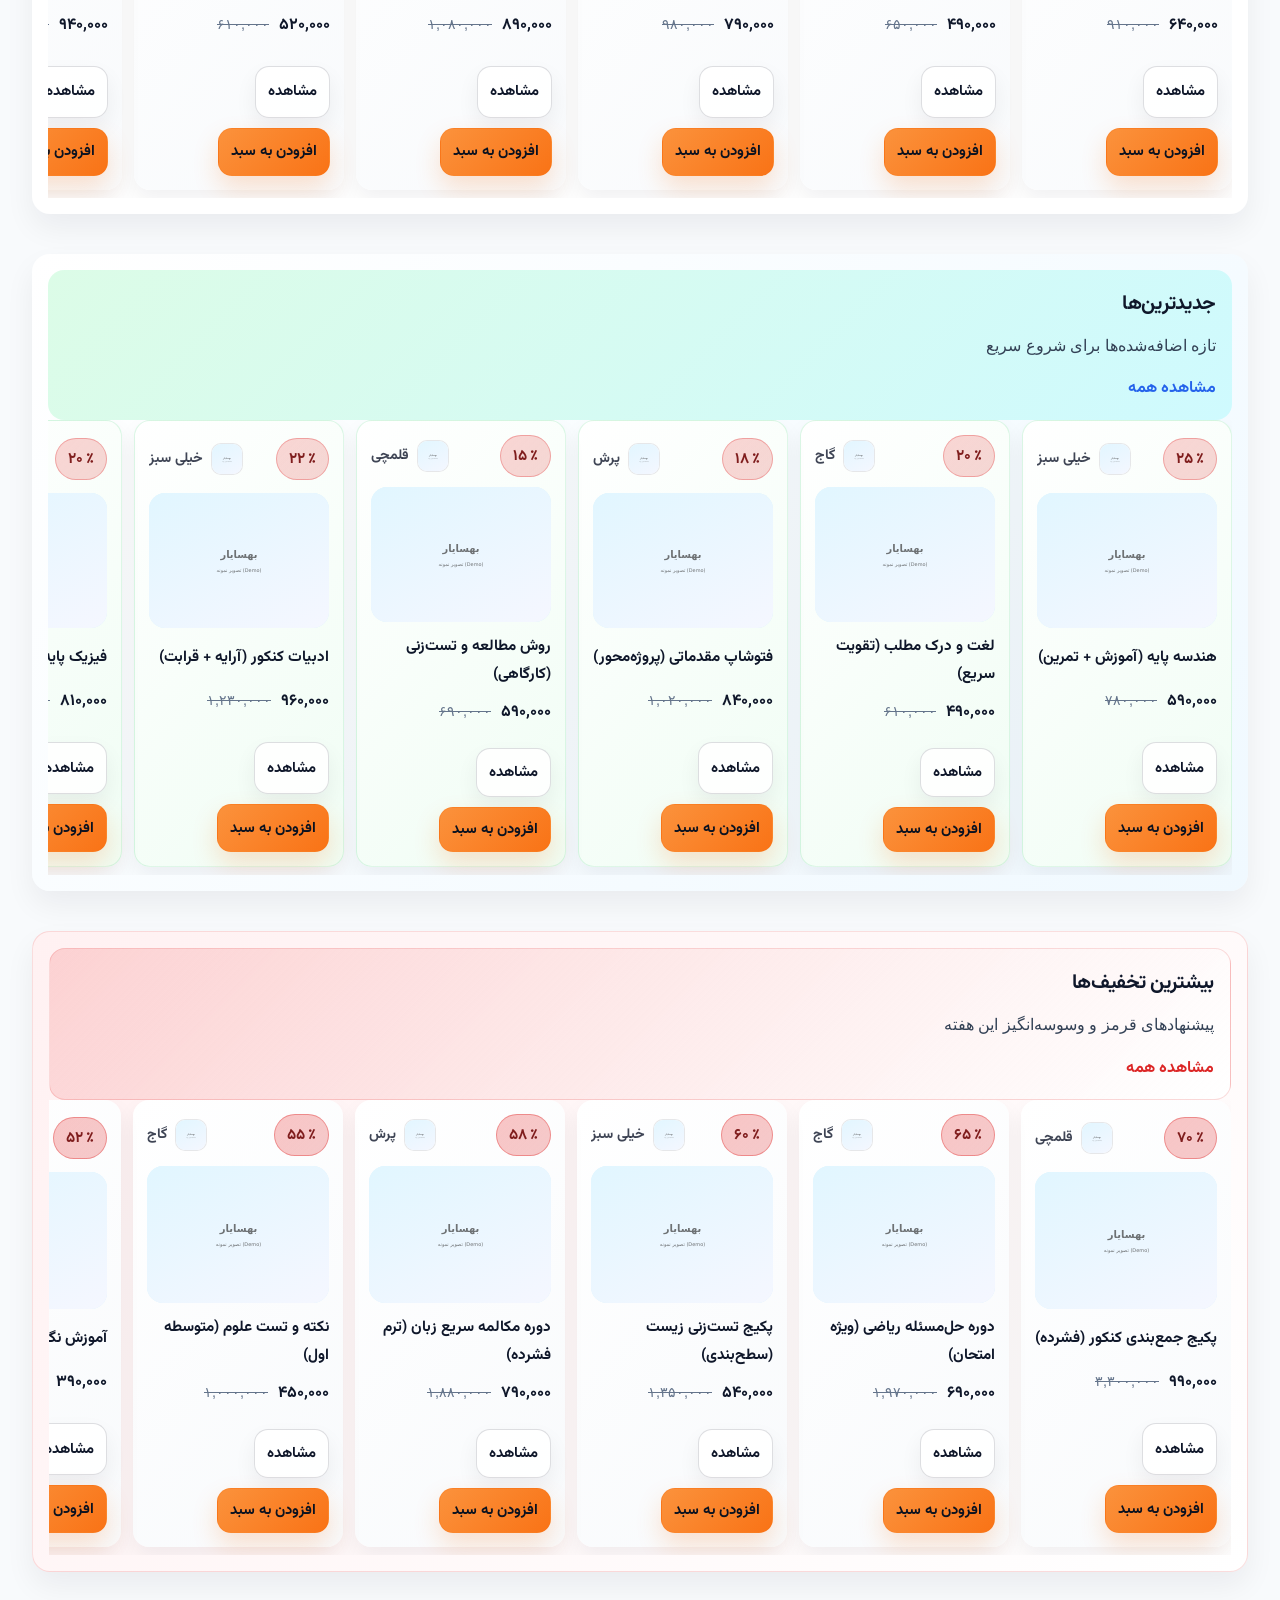
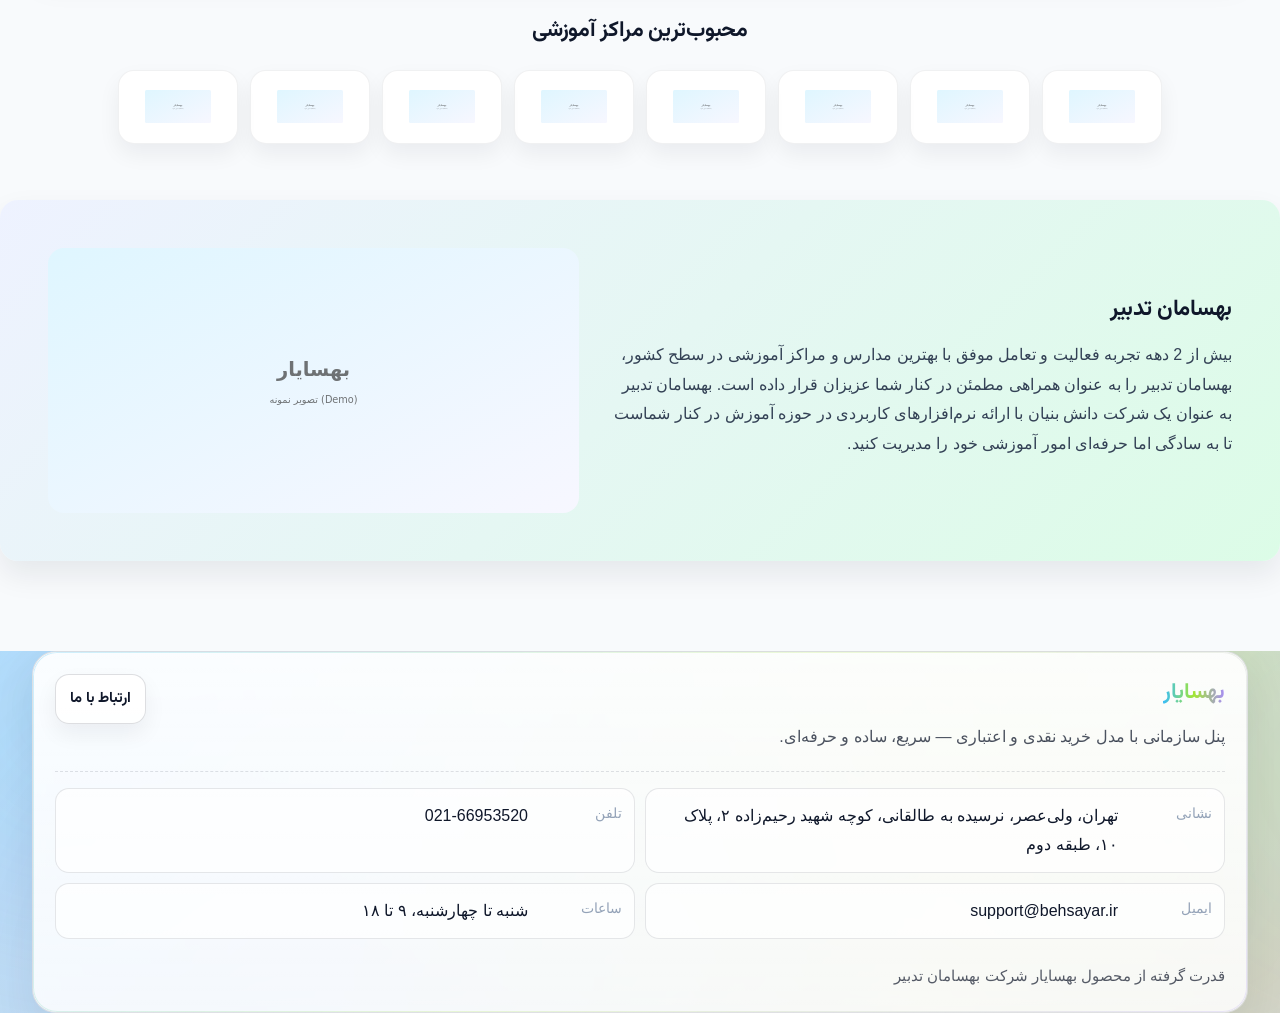
==== commit dff59161: "Add files via upload" ====
--- a/index.html
+++ b/index.html
@@ -1135,6 +1135,25 @@
 </div>
 
 
+<!-- Orders Overlay (MVP) -->
+<div class="orders-overlay" id="ordersOverlay" hidden role="dialog" aria-modal="true" aria-label="سوابق خرید">
+  <div class="orders-overlay__backdrop" data-orders-close></div>
+  <div class="orders-overlay__panel" role="document">
+    <div class="orders-head">
+      <div class="orders-head__title" id="ordersOverlayTitle">سوابق خرید</div>
+      <button class="orders-head__close" type="button" data-orders-close aria-label="بستن">×</button>
+    </div>
+    <div class="orders-body">
+      <div class="orders-switch" id="ordersUserSwitch" hidden>
+        <label class="label" for="ordersUserSelect">نمایش برای</label>
+        <select class="input" id="ordersUserSelect"></select>
+      </div>
+      <div class="orders-list" id="ordersList"></div>
+    </div>
+  </div>
+</div>
+
+
 <!-- Checkout Overlay (MVP) -->
 <div class="checkout-overlay" id="checkoutOverlay" hidden role="dialog" aria-modal="true" aria-label="تسویه حساب">
   <div class="checkout-overlay__backdrop" data-checkout-close></div>
--- a/styles.css
+++ b/styles.css
@@ -1706,21 +1706,6 @@
   flex-wrap:nowrap;
 }
 
-/* Ensure auth + cart sit on one row (desktop + mobile) */
-.site-header .header-left--dk2{
-  display:flex;
-  align-items:center;
-  justify-content:flex-end;
-  gap:10px;
-}
-.auth-area{
-  position:relative;
-  z-index:2;
-}
-.header-cart{
-  flex:0 0 auto;
-}
-
 .site-header .header-top .container{
   width:100%;
   max-width:none;
@@ -1934,6 +1919,7 @@
    (MVP – no new files)
 ================================== */
 .checkout-overlay,
+.orders-overlay,
 .pay-modal {
   position: fixed;
   inset: 0;
@@ -1943,9 +1929,11 @@
 
 }
 .checkout-overlay[hidden],
+.orders-overlay[hidden],
 .pay-modal[hidden] { display: none !important; }
 
 .checkout-overlay__backdrop,
+.orders-overlay__backdrop,
 .pay-modal__backdrop {
   position: absolute;
   inset: 0;
@@ -1954,6 +1942,7 @@
 }
 
 .checkout-overlay__panel,
+.orders-overlay__panel,
 .pay-modal__panel {
   position: fixed; /* ✅ مهم */
   top: 24px;
@@ -1971,6 +1960,7 @@
 }
 @media (max-width: 768px) {
   .checkout-overlay__panel,
+  .orders-overlay__panel,
   .pay-modal__panel {
     top: 0;
     left: 0;
@@ -1981,6 +1971,7 @@
   }
 }
 .checkout-overlay__panel,
+.orders-overlay__panel,
 .pay-modal__panel{
   padding-bottom: env(safe-area-inset-bottom, 0px);
 }
@@ -1992,6 +1983,7 @@
 }
 
 .checkout-head,
+.orders-head,
 .pay-head {
   display: flex;
   align-items: center;
@@ -2002,12 +1994,14 @@
 }
 
 .checkout-head__title,
+.orders-head__title,
 .pay-head__title {
   font-weight: 800;
   font-size: 1.05rem;
 }
 
 .checkout-head__close,
+.orders-head__close,
 .pay-head__close {
   width: 40px;
   height: 40px;
@@ -2020,6 +2014,61 @@
 }
 
 .checkout-body { padding: 16px; overflow: auto; }
+.orders-body { padding: 16px; overflow: auto; }
+
+/* Orders list */
+.orders-switch { display: flex; align-items: center; gap: 10px; margin-bottom: 12px; }
+.orders-switch .label { margin: 0; font-size: .9rem; color: rgba(20,41,74,.8); }
+.orders-switch .input { max-width: 360px; }
+
+.orders-list { display: grid; gap: 12px; }
+.orders-empty { padding: 12px; border: 1px dashed var(--border); border-radius: var(--r-lg); background: rgba(255,255,255,.9); color: rgba(20,41,74,.75); }
+
+.orders-card {
+  border: 1px solid var(--border);
+  border-radius: var(--r-lg);
+  background: rgba(255,255,255,.94);
+  box-shadow: var(--shadow-sm);
+  overflow: hidden;
+}
+.orders-card__head {
+  display: flex;
+  align-items: center;
+  justify-content: space-between;
+  padding: 12px 14px;
+  border-bottom: 1px solid var(--border);
+  background: linear-gradient(180deg, rgba(34,197,94,.10), rgba(255,255,255,0));
+}
+.orders-card__trk { font-size: .95rem; }
+.orders-card__date { font-size: .85rem; color: rgba(20,41,74,.7); }
+.orders-card__meta { display: flex; flex-wrap: wrap; gap: 8px; padding: 10px 14px; }
+.orders-card__addr { padding: 0 14px 10px; color: rgba(20,41,74,.78); font-size: .9rem; }
+.orders-card__items { padding: 0 14px 14px; display: grid; gap: 10px; }
+
+.orders-item {
+  display: grid;
+  grid-template-columns: 1fr auto;
+  gap: 6px 12px;
+  padding: 10px 12px;
+  border: 1px solid rgba(15,23,42,.08);
+  border-radius: 14px;
+  background: rgba(248,250,252,.65);
+}
+.orders-item__name { font-weight: 800; }
+.orders-item__meta { grid-column: 1 / -1; font-size: .82rem; color: rgba(20,41,74,.72); }
+.orders-item__price { font-weight: 800; white-space: nowrap; }
+
+.pill {
+  display: inline-flex;
+  align-items: center;
+  padding: 6px 10px;
+  border-radius: 999px;
+  border: 1px solid rgba(15,23,42,.10);
+  background: rgba(255,255,255,.9);
+  font-size: .82rem;
+}
+.pill--muted { color: rgba(20,41,74,.74); }
+.pill--accent { border-color: rgba(34,197,94,.22); }
 
 .checkout-grid {
   display: grid;
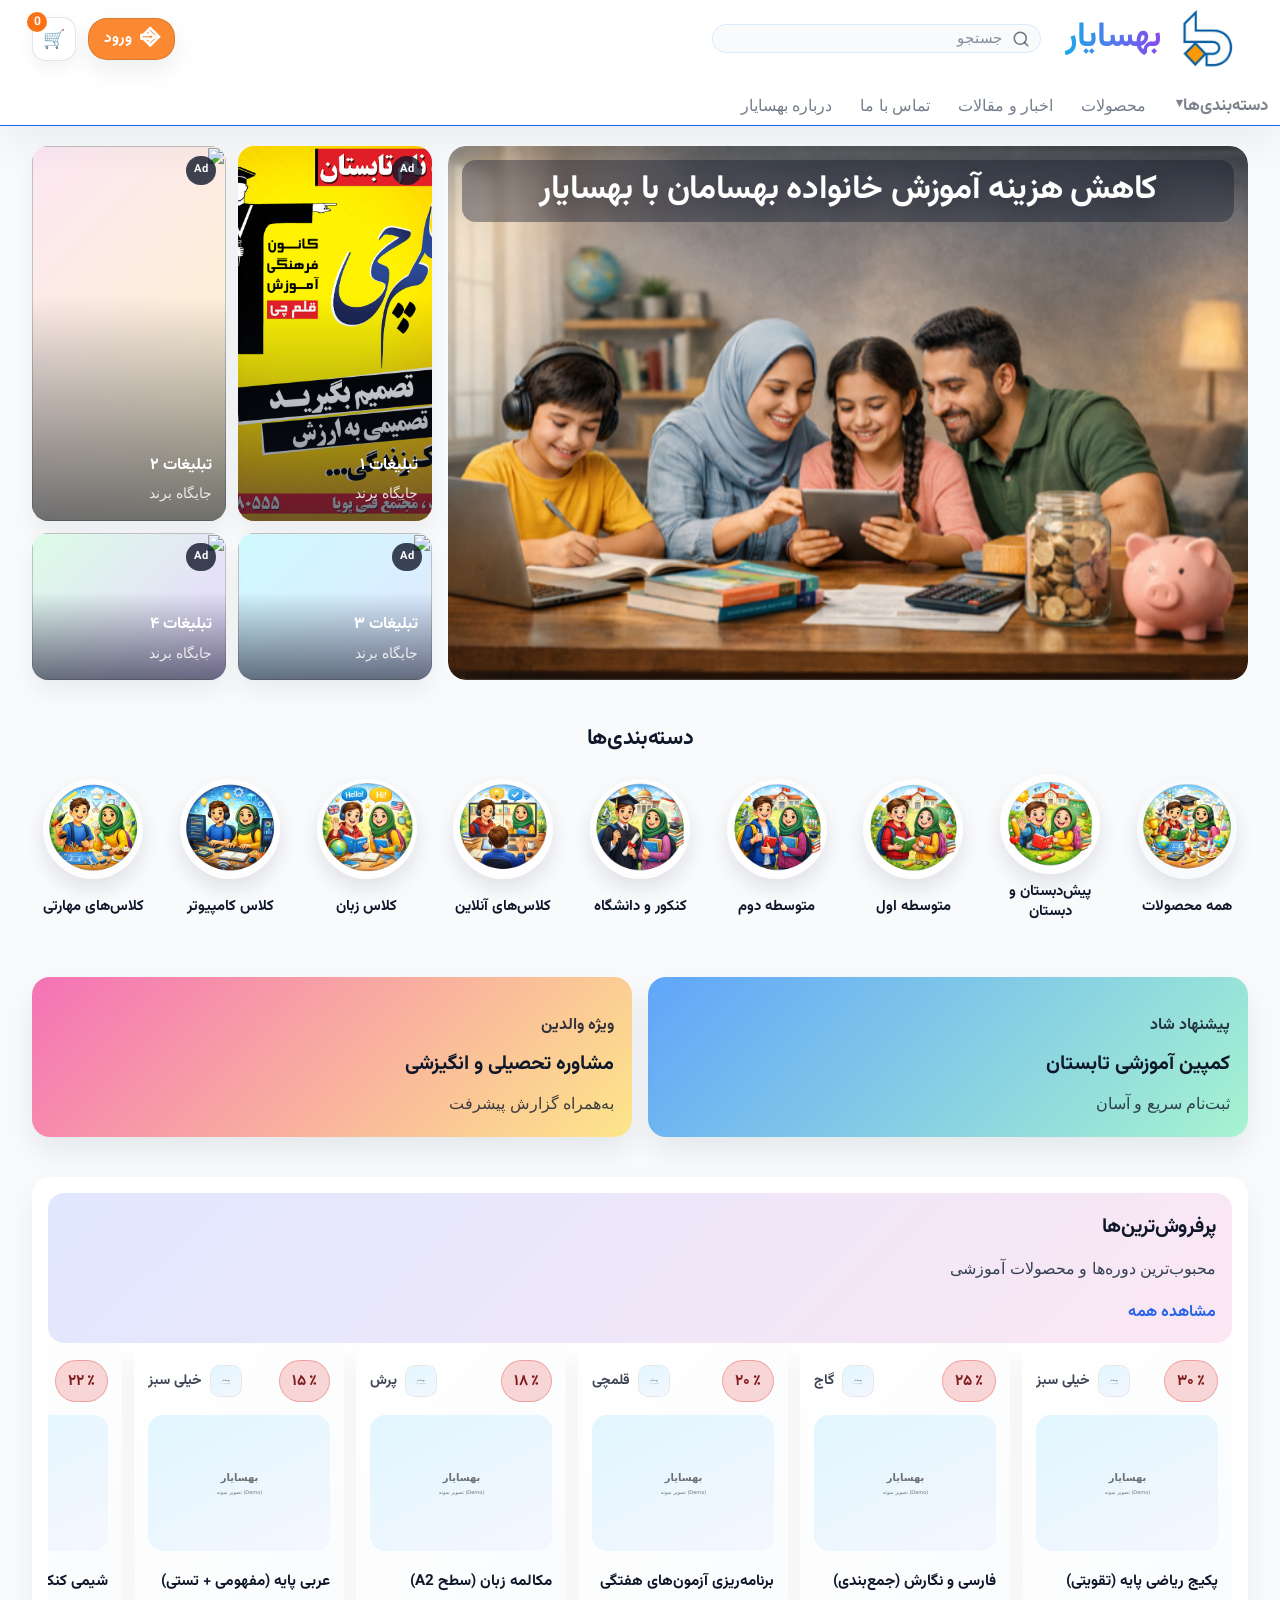
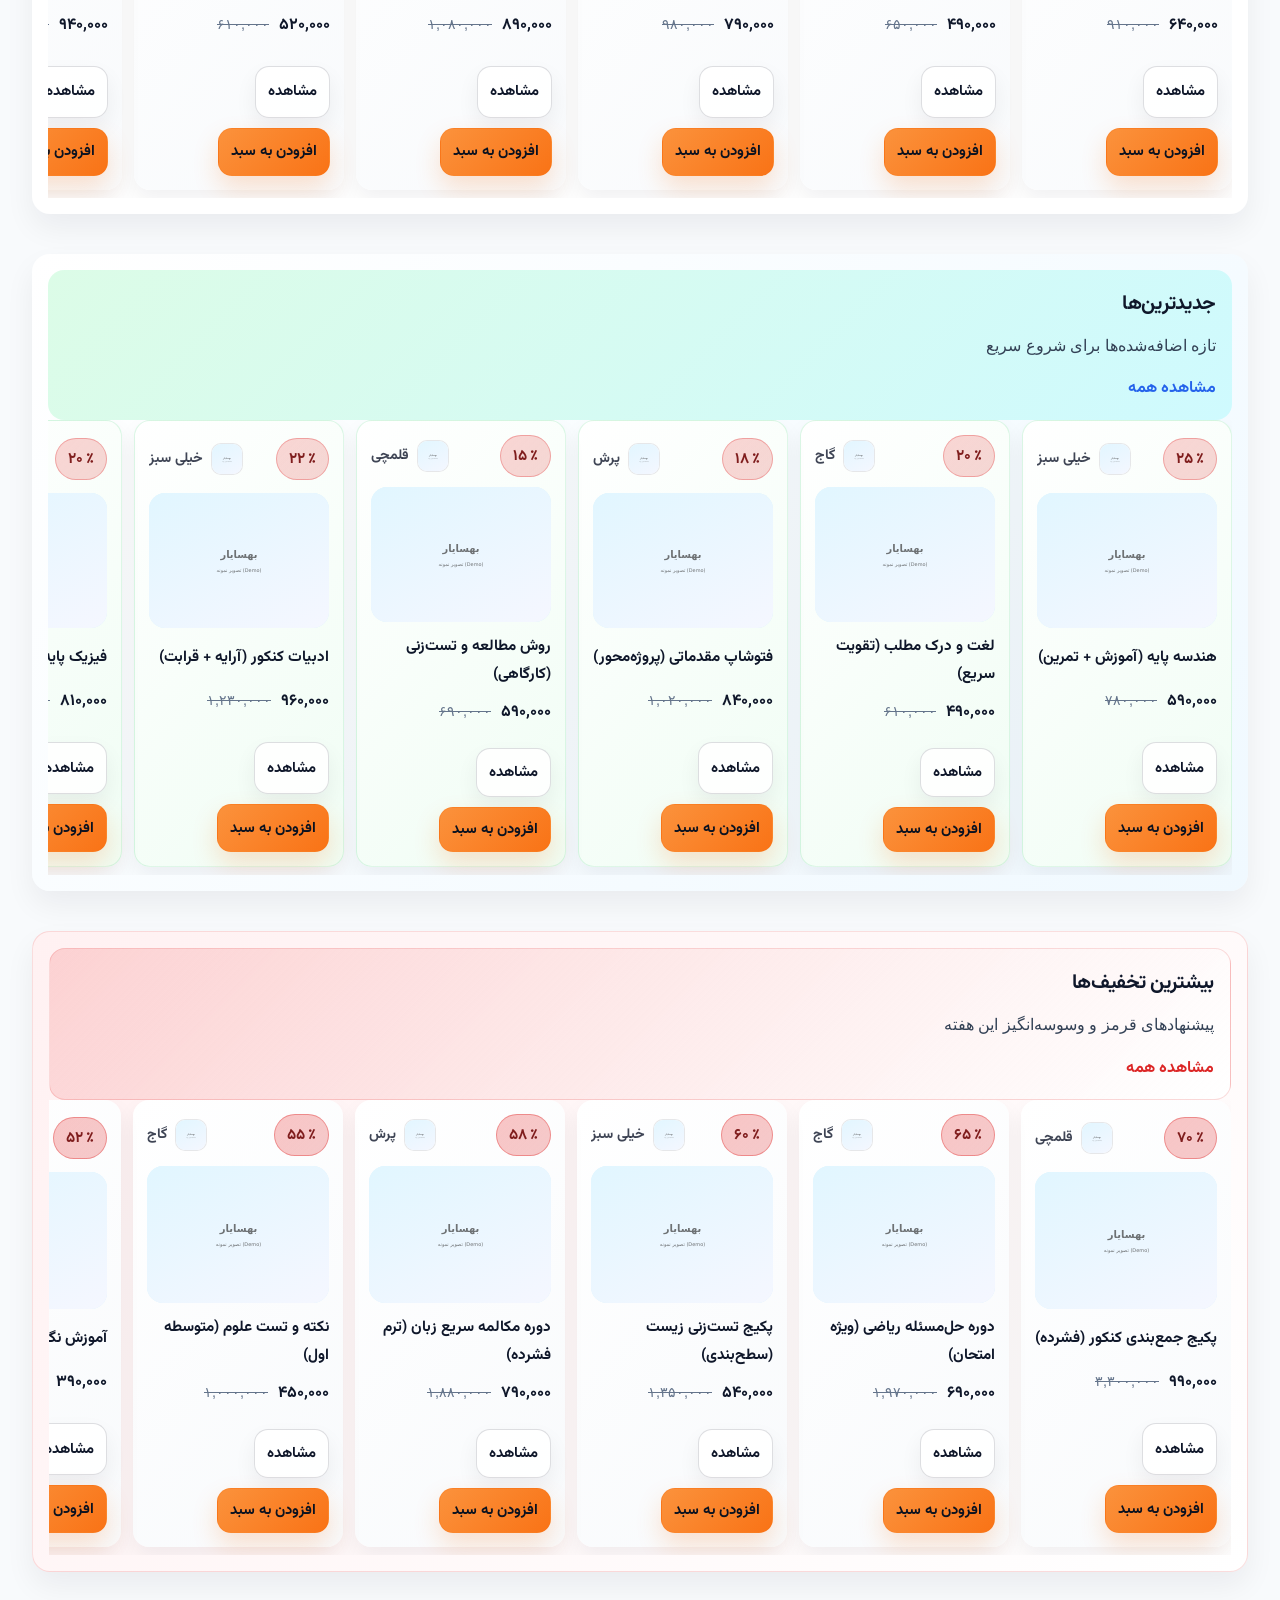
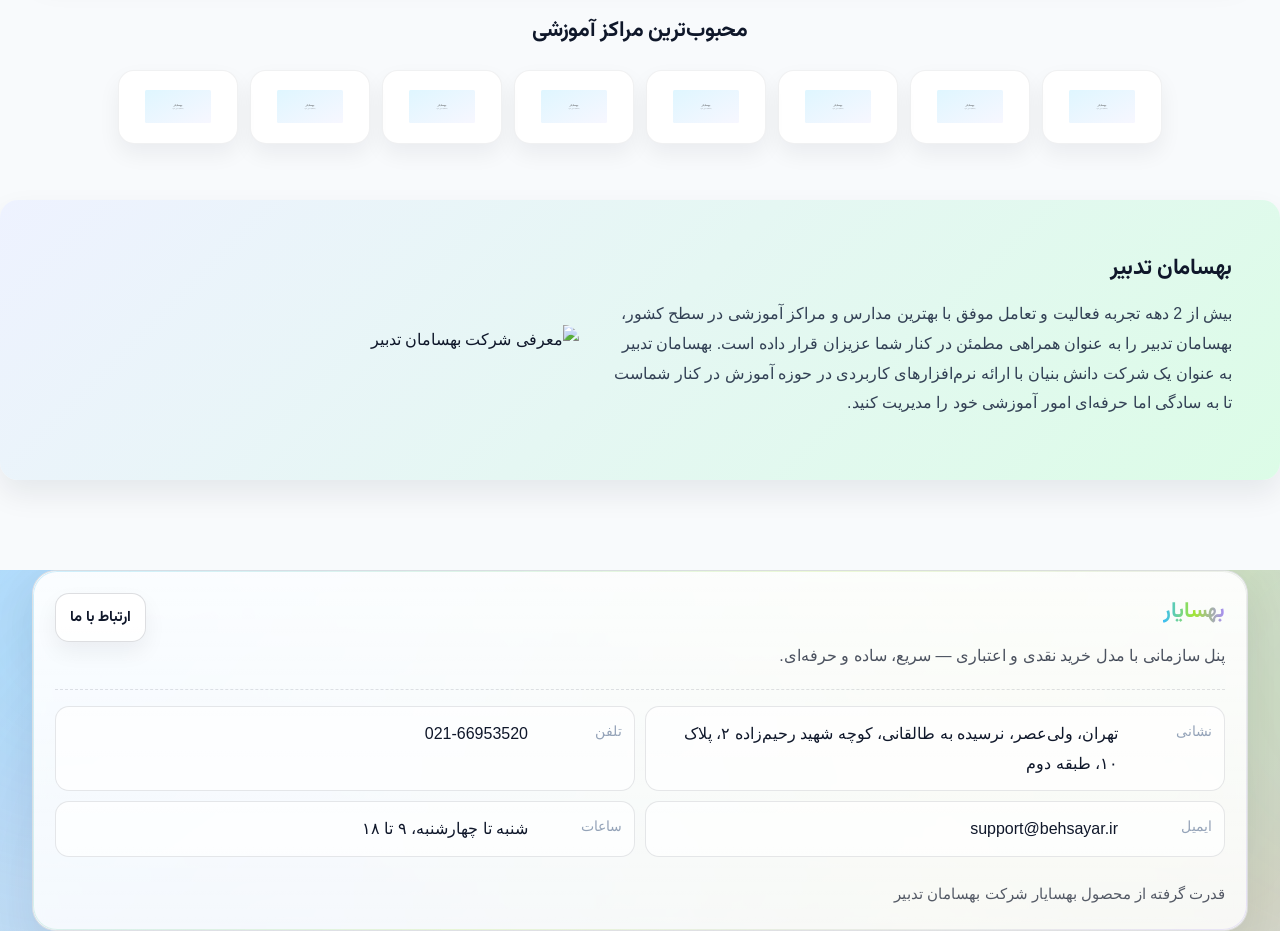
==== commit cfac6a56: "Add files via upload" ====
--- a/index.html
+++ b/index.html
@@ -6,7 +6,7 @@
 <meta content="width=device-width, initial-scale=1.0" name="viewport"/>
 <title>بهسایار</title>
 <link href="styles.css" rel="stylesheet"/>
-<script defer src="app.js"></script>
+<script defer="" src="app.js"></script>
 </head>
 <body class="page-home">
 <header class="site-header">
@@ -19,27 +19,27 @@
 <span class="brand-title brand-title--grad">بهسایار</span>
 </a>
 <form class="header-search header-search--muted" role="search">
-  <label class="sr-only" for="q">جستجو</label>
-  <button aria-label="جستجو" class="search-btn" type="submit">
-    <svg aria-hidden="true" class="search-ico" viewBox="0 0 24 24" focusable="false">
-      <path d="M11 19a8 8 0 1 1 0-16 8 8 0 0 1 0 16Z" fill="none" stroke="currentColor" stroke-width="2"/>
-      <path d="M21 21l-4.35-4.35" fill="none" stroke="currentColor" stroke-width="2" stroke-linecap="round"/>
-    </svg>
-  </button>
-  <span class="search-hint" aria-hidden="true">جستجو</span>
-  <input aria-label="جستجو" id="q" name="q" type="search"/>
+<label class="sr-only" for="q">جستجو</label>
+<button aria-label="جستجو" class="search-btn" type="submit">
+<svg aria-hidden="true" class="search-ico" focusable="false" viewbox="0 0 24 24">
+<path d="M11 19a8 8 0 1 1 0-16 8 8 0 0 1 0 16Z" fill="none" stroke="currentColor" stroke-width="2"></path>
+<path d="M21 21l-4.35-4.35" fill="none" stroke="currentColor" stroke-linecap="round" stroke-width="2"></path>
+</svg>
+</button>
+<span aria-hidden="true" class="search-hint">جستجو</span>
+<input aria-label="جستجو" id="q" name="q" type="search"/>
 </form>
 </div>
 <div class="header-left header-left--dk2">
 <div class="auth-area" id="authArea">
 <!-- Logged out -->
 <button aria-expanded="false" aria-haspopup="dialog" class="auth-trigger" id="headerAuthBtn" type="button"><span aria-hidden="true" class="auth-ico">⎆</span> ورود</button>
-<div class="auth-modal" hidden="" id="headerAuthPopover" role="dialog" aria-modal="true" aria-labelledby="authModalTitle">
-  <div class="auth-modal__dialog" role="document">
-    <div class="auth-modal__head">
-      <div class="auth-modal__title" id="authModalTitle">ورود به سامانه</div>
-      <button type="button" class="auth-modal__close" id="headerAuthClose" aria-label="بستن">×</button>
-    </div>
+<div aria-labelledby="authModalTitle" aria-modal="true" class="auth-modal" hidden="" id="headerAuthPopover" role="dialog">
+<div class="auth-modal__dialog" role="document">
+<div class="auth-modal__head">
+<div class="auth-modal__title" id="authModalTitle">ورود به سامانه</div>
+<button aria-label="بستن" class="auth-modal__close" id="headerAuthClose" type="button">×</button>
+</div>
 <form class="auth-form" id="headerInlineLoginForm">
 <div class="auth-row">
 <label class="auth-label" for="headerLoginUsername">نام کاربری</label>
@@ -72,20 +72,17 @@
 <div class="um-sub" id="userMenuIdentity">—</div>
 <div class="um-sub" id="userMenuParent">—</div>
 </div>
-
-<a class="user-menu__link" href="dashboard.html" id="userMenuAdminPage" hidden>صفحه مدیر</a>
+<a class="user-menu__link" data-admin-link="" hidden="" href="dashboard.html" id="userMenuAdminPage">صفحه مدیر</a>
 <a class="user-menu__link" href="#" id="userMenuOrders">سوابق خرید</a>
 <a class="user-menu__link" href="dashboard.html#password" id="userMenuPassword">تغییر کلمه عبور</a>
 <button class="user-menu__logout" id="userMenuLogout" type="button">خروج</button>
 </div>
 </div>
 </div>
-
-<button class="header-cart" id="headerCartBtn" type="button" aria-haspopup="dialog" aria-expanded="false" aria-label="سبد خرید">
-  <span class="header-cart__ico" aria-hidden="true">🛒</span>
-  <span class="header-cart__badge" id="headerCartCount" aria-label="تعداد اقلام سبد">0</span>
+<button aria-expanded="false" aria-haspopup="dialog" aria-label="سبد خرید" class="header-cart" id="headerCartBtn" type="button">
+<span aria-hidden="true" class="header-cart__ico">🛒</span>
+<span aria-label="تعداد اقلام سبد" class="header-cart__badge" id="headerCartCount">0</span>
 </button>
-  
 </div>
 </div>
 </div>
@@ -114,7 +111,7 @@
 </ul>
 </nav>
 </div>
-</div>
+
 </header>
 <!-- =========================
        SECTION 1: Ads (Rubik 2x2) + Wide Slider
@@ -126,69 +123,63 @@
 <div aria-label="اسلایدر پست‌ها" class="post-slider">
 <div class="post-slides" id="postSlides">
 <article class="post-slide is-active">
-  <img class="post-slide__bg" src="images/slider/slide-1.png" alt="" aria-hidden="true">
-  <h3 class="post-title">کاهش هزینه آموزش خانواده بهسامان با بهسایار</h3>
+<img alt="" aria-hidden="true" class="post-slide__bg" src="images/slider/slide-1.png"/>
+<h3 class="post-title">کاهش هزینه آموزش خانواده بهسامان با بهسایار</h3>
 </article>
 <article class="post-slide">
-  <img class="post-slide__bg" src="images/slider/slide-2.png" alt="" aria-hidden="true">
-  <h3 class="post-title">بهترین مراکز آموزشی، منابع معتبر و تخفیف با بهسایار</h3>
+<img alt="" aria-hidden="true" class="post-slide__bg" src="images/slider/slide-2.png"/>
+<h3 class="post-title">بهترین مراکز آموزشی، منابع معتبر و تخفیف با بهسایار</h3>
 </article>
 <article class="post-slide">
-  <img class="post-slide__bg" src="images/slider/slide-3.png" alt="" aria-hidden="true">
-  <h3 class="post-title">گرفتن تخفیف با ما، آسودگی در آموزش با شما</h3>
+<img alt="" aria-hidden="true" class="post-slide__bg" src="images/slider/slide-3.png"/>
+<h3 class="post-title">گرفتن تخفیف با ما، آسودگی در آموزش با شما</h3>
 </article>
 <article class="post-slide">
-  <img class="post-slide__bg" src="images/slider/slide-4.png" alt="" aria-hidden="true">
-  <h3 class="post-title">با بهسایار، خیالمون راحته</h3>
+<img alt="" aria-hidden="true" class="post-slide__bg" src="images/slider/slide-4.png"/>
+<h3 class="post-title">با بهسایار، خیالمون راحته</h3>
 </article>
 <article class="post-slide">
-  <img class="post-slide__bg" src="images/slider/slide-5.png" alt="" aria-hidden="true">
-  <h3 class="post-title">از بیرون گرون نخر، اینجا با تخفیف بخر</h3>
+<img alt="" aria-hidden="true" class="post-slide__bg" src="images/slider/slide-5.png"/>
+<h3 class="post-title">از بیرون گرون نخر، اینجا با تخفیف بخر</h3>
 </article>
 </div>
 <div aria-label="نشانگر اسلایدر" class="slider-dots" id="sliderDots"></div>
 </div>
 <!-- Left: Rubik Ads (2x2) -->
 <aside aria-label="تبلیغات" class="ads-rubik">
-
-  <a class="ad-tile" href="#" title="تبلیغ 1">
-    <img src="images/ads/ad-1.jpg" alt="">
-    <span class="ad-badge">Ad</span>
-    <div class="ad-overlay">
-      <div class="ad-title">تبلیغات ۱</div>
-      <div class="ad-sub">جایگاه برند</div>
-    </div>
-  </a>
-
-  <a class="ad-tile" href="#" title="تبلیغ 2">
-    <img src="images/ads/ad-2.jpg" alt="">
-    <span class="ad-badge">Ad</span>
-    <div class="ad-overlay">
-      <div class="ad-title">تبلیغات ۲</div>
-      <div class="ad-sub">جایگاه برند</div>
-    </div>
-  </a>
-
-  <a class="ad-tile" href="#" title="تبلیغ 3">
-    <img src="images/ads/ad-3.jpg" alt="">
-    <span class="ad-badge">Ad</span>
-    <div class="ad-overlay">
-      <div class="ad-title">تبلیغات ۳</div>
-      <div class="ad-sub">جایگاه برند</div>
-    </div>
-  </a>
-
-  <a class="ad-tile" href="#" title="تبلیغ 4">
-    <img src="images/ads/ad-4.jpg" alt="">
-    <span class="ad-badge">Ad</span>
-    <div class="ad-overlay">
-      <div class="ad-title">تبلیغات ۴</div>
-      <div class="ad-sub">جایگاه برند</div>
-    </div>
-  </a>
-
+<a class="ad-tile" href="#" title="تبلیغ 1">
+<img alt="" src="images/ads/ad-1.jpg"/>
+<span class="ad-badge">Ad</span>
+<div class="ad-overlay">
+<div class="ad-title">تبلیغات ۱</div>
+<div class="ad-sub">جایگاه برند</div>
+</div>
+</a>
+<a class="ad-tile" href="#" title="تبلیغ 2">
+<img alt="" src="images/ads/ad-2.jpg"/>
+<span class="ad-badge">Ad</span>
+<div class="ad-overlay">
+<div class="ad-title">تبلیغات ۲</div>
+<div class="ad-sub">جایگاه برند</div>
+</div>
+</a>
+<a class="ad-tile" href="#" title="تبلیغ 3">
+<img alt="" src="images/ads/ad-3.jpg"/>
+<span class="ad-badge">Ad</span>
+<div class="ad-overlay">
+<div class="ad-title">تبلیغات ۳</div>
+<div class="ad-sub">جایگاه برند</div>
+</div>
+</a>
+<a class="ad-tile" href="#" title="تبلیغ 4">
+<img alt="" src="images/ads/ad-4.jpg"/>
+<span class="ad-badge">Ad</span>
+<div class="ad-overlay">
+<div class="ad-title">تبلیغات ۴</div>
+<div class="ad-sub">جایگاه برند</div>
+</div>
+</a>
 </aside>
-
 </div>
 </div>
 </section>
@@ -197,78 +188,66 @@
        ========================= -->
 <section class="home-section">
 <div class="container">
-  <div class="section-head">
-    <h2 class="section-title">دسته‌بندی‌ها</h2>
-  </div>
-
-  <div class="category-circles">
-
-    <a class="cat-circle" href="products.html?cat=all" aria-label="همه محصولات">
-      <span class="cat-img">
-        <img src="images/categories/all.png" alt="همه محصولات" loading="lazy">
-      </span>
-      <span class="cat-txt">همه محصولات</span>
-    </a>
-
-    <a class="cat-circle" href="products.html?cat=pre" aria-label="پیش‌دبستان و دبستان">
-      <span class="cat-img">
-        <img src="images/categories/preschool.png" alt="پیش‌دبستان و دبستان" loading="lazy">
-      </span>
-      <span class="cat-txt">پیش‌دبستان و دبستان</span>
-    </a>
-
-    <a class="cat-circle" href="products.html?cat=mid1" aria-label="متوسطه اول">
-      <span class="cat-img">
-        <img src="images/categories/middle1.png" alt="متوسطه اول" loading="lazy">
-      </span>
-      <span class="cat-txt">متوسطه اول</span>
-    </a>
-
-    <a class="cat-circle" href="products.html?cat=mid2" aria-label="متوسطه دوم">
-      <span class="cat-img">
-        <img src="images/categories/middle2.png" alt="متوسطه دوم" loading="lazy">
-      </span>
-      <span class="cat-txt">متوسطه دوم</span>
-    </a>
-
-    <a class="cat-circle" href="products.html?cat=konkur" aria-label="کنکور و دانشگاه">
-      <span class="cat-img">
-        <img src="images/categories/university.png" alt="کنکور و دانشگاه" loading="lazy">
-      </span>
-      <span class="cat-txt">کنکور و دانشگاه</span>
-    </a>
-
-    <a class="cat-circle" href="products.html?cat=online" aria-label="کلاس‌های آنلاین">
-      <span class="cat-img">
-        <img src="images/categories/online.png" alt="کلاس‌های آنلاین" loading="lazy">
-      </span>
-      <span class="cat-txt">کلاس‌های آنلاین</span>
-    </a>
-
-    <a class="cat-circle" href="products.html?cat=lang" aria-label="کلاس زبان">
-      <span class="cat-img">
-        <img src="images/categories/language.png" alt="کلاس زبان" loading="lazy">
-      </span>
-      <span class="cat-txt">کلاس زبان</span>
-    </a>
-
-    <a class="cat-circle" href="products.html?cat=computer" aria-label="کلاس کامپیوتر">
-      <span class="cat-img">
-        <img src="images/categories/computer.png" alt="کلاس کامپیوتر" loading="lazy">
-      </span>
-      <span class="cat-txt">کلاس کامپیوتر</span>
-    </a>
-
-    <a class="cat-circle" href="products.html?cat=skills" aria-label="کلاس‌های مهارتی">
-      <span class="cat-img">
-        <img src="images/categories/skills.png" alt="کلاس‌های مهارتی" loading="lazy">
-      </span>
-      <span class="cat-txt">کلاس‌های مهارتی</span>
-    </a>
-
-  </div>
-</div>
-
+<div class="section-head">
+<h2 class="section-title">دسته‌بندی‌ها</h2>
+</div>
+<div class="category-circles">
+<a aria-label="همه محصولات" class="cat-circle" href="products.html?cat=all">
+<span class="cat-img">
+<img alt="همه محصولات" loading="lazy" src="images/categories/all.png"/>
+</span>
+<span class="cat-txt">همه محصولات</span>
+</a>
+<a aria-label="پیش‌دبستان و دبستان" class="cat-circle" href="products.html?cat=pre">
+<span class="cat-img">
+<img alt="پیش‌دبستان و دبستان" loading="lazy" src="images/categories/preschool.png"/>
+</span>
+<span class="cat-txt">پیش‌دبستان و دبستان</span>
+</a>
+<a aria-label="متوسطه اول" class="cat-circle" href="products.html?cat=mid1">
+<span class="cat-img">
+<img alt="متوسطه اول" loading="lazy" src="images/categories/middle1.png"/>
+</span>
+<span class="cat-txt">متوسطه اول</span>
+</a>
+<a aria-label="متوسطه دوم" class="cat-circle" href="products.html?cat=mid2">
+<span class="cat-img">
+<img alt="متوسطه دوم" loading="lazy" src="images/categories/middle2.png"/>
+</span>
+<span class="cat-txt">متوسطه دوم</span>
+</a>
+<a aria-label="کنکور و دانشگاه" class="cat-circle" href="products.html?cat=konkur">
+<span class="cat-img">
+<img alt="کنکور و دانشگاه" loading="lazy" src="images/categories/university.png"/>
+</span>
+<span class="cat-txt">کنکور و دانشگاه</span>
+</a>
+<a aria-label="کلاس‌های آنلاین" class="cat-circle" href="products.html?cat=online">
+<span class="cat-img">
+<img alt="کلاس‌های آنلاین" loading="lazy" src="images/categories/online.png"/>
+</span>
+<span class="cat-txt">کلاس‌های آنلاین</span>
+</a>
+<a aria-label="کلاس زبان" class="cat-circle" href="products.html?cat=lang">
+<span class="cat-img">
+<img alt="کلاس زبان" loading="lazy" src="images/categories/language.png"/>
+</span>
+<span class="cat-txt">کلاس زبان</span>
+</a>
+<a aria-label="کلاس کامپیوتر" class="cat-circle" href="products.html?cat=computer">
+<span class="cat-img">
+<img alt="کلاس کامپیوتر" loading="lazy" src="images/categories/computer.png"/>
+</span>
+<span class="cat-txt">کلاس کامپیوتر</span>
+</a>
+<a aria-label="کلاس‌های مهارتی" class="cat-circle" href="products.html?cat=skills">
+<span class="cat-img">
+<img alt="کلاس‌های مهارتی" loading="lazy" src="images/categories/skills.png"/>
+</span>
+<span class="cat-txt">کلاس‌های مهارتی</span>
+</a>
+</div>
+</div>
 </section>
 <!-- =========================
        SECTION 3: Double Banners
@@ -297,642 +276,554 @@
      SECTION: Best Sellers (8 items)
      ========================= -->
 <section class="home-section">
-  <div class="container">
-    <div class="rail rail--best">
-      <div class="rail-head rail-head--best">
-        <h2 class="rail-title">پرفروش‌ترین‌ها</h2>
-        <p class="rail-sub">محبوب‌ترین دوره‌ها و محصولات آموزشی</p>
-        <a class="rail-link" href="products.html?sort=best">مشاهده همه</a>
-      </div>
-
-      <div class="rail-track" aria-label="لیست افقی پرفروش‌ترین‌ها" tabindex="0">
-
-        <article class="product-card" data-product-id="best-001">
-          <div class="product-top">
-            <span class="product-off">٪ ۳۰</span>
-            <div class="product-provider" aria-label="ارائه‌دهنده">
-              <img class="product-logo" alt="لوگو" src="images/providers/kheilisabz.png"
-                   onerror="this.onerror=null;this.src='images/placeholder.svg';">
-              <span class="provider-name">خیلی سبز</span>
-            </div>
-          </div>
-          <div class="product-media">
-            <img alt="پکیج ریاضی پایه" loading="lazy" src="images/products/best-1.png"
-                 onerror="this.onerror=null;this.src='images/placeholder.svg';">
-          </div>
-          <div class="product-name">پکیج ریاضی پایه (تقویتی)</div>
-          <div class="product-prices">
-            <span class="price-new">۶۴۰,۰۰۰</span>
-            <span class="price-old">۹۱۰,۰۰۰</span>
-          </div>
-          <div class="product-actions">
-            <a class="btn btn-outline" href="products.html?pid=best-001">مشاهده</a>
-            <button class="btn btn-primary js-add-to-cart" type="button" data-product-id="best-001">افزودن به سبد</button>
-          </div>
-        </article>
-
-        <article class="product-card" data-product-id="best-002">
-          <div class="product-top">
-            <span class="product-off">٪ ۲۵</span>
-            <div class="product-provider" aria-label="ارائه‌دهنده">
-              <img class="product-logo" alt="لوگو" src="images/providers/gaj.png"
-                   onerror="this.onerror=null;this.src='images/placeholder.svg';">
-              <span class="provider-name">گاج</span>
-            </div>
-          </div>
-          <div class="product-media">
-            <img alt="دوره فارسی و نگارش" loading="lazy" src="images/products/best-2.png"
-                 onerror="this.onerror=null;this.src='images/placeholder.svg';">
-          </div>
-          <div class="product-name">فارسی و نگارش (جمع‌بندی)</div>
-          <div class="product-prices">
-            <span class="price-new">۴۹۰,۰۰۰</span>
-            <span class="price-old">۶۵۰,۰۰۰</span>
-          </div>
-          <div class="product-actions">
-            <a class="btn btn-outline" href="products.html?pid=best-002">مشاهده</a>
-            <button class="btn btn-primary js-add-to-cart" type="button" data-product-id="best-002">افزودن به سبد</button>
-          </div>
-        </article>
-
-        <article class="product-card" data-product-id="best-003">
-          <div class="product-top">
-            <span class="product-off">٪ ۲۰</span>
-            <div class="product-provider" aria-label="ارائه‌دهنده">
-              <img class="product-logo" alt="لوگو" src="images/providers/ghalamchi.png"
-                   onerror="this.onerror=null;this.src='images/placeholder.svg';">
-              <span class="provider-name">قلمچی</span>
-            </div>
-          </div>
-          <div class="product-media">
-            <img alt="برنامه‌ریزی آزمون‌های هفتگی" loading="lazy" src="images/products/best-3.png"
-                 onerror="this.onerror=null;this.src='images/placeholder.svg';">
-          </div>
-          <div class="product-name">برنامه‌ریزی آزمون‌های هفتگی</div>
-          <div class="product-prices">
-            <span class="price-new">۷۹۰,۰۰۰</span>
-            <span class="price-old">۹۸۰,۰۰۰</span>
-          </div>
-          <div class="product-actions">
-            <a class="btn btn-outline" href="products.html?pid=best-003">مشاهده</a>
-            <button class="btn btn-primary js-add-to-cart" type="button" data-product-id="best-003">افزودن به سبد</button>
-          </div>
-        </article>
-
-        <article class="product-card" data-product-id="best-004">
-          <div class="product-top">
-            <span class="product-off">٪ ۱۸</span>
-            <div class="product-provider" aria-label="ارائه‌دهنده">
-              <img class="product-logo" alt="لوگو" src="images/providers/poresh.png"
-                   onerror="this.onerror=null;this.src='images/placeholder.svg';">
-              <span class="provider-name">پرش</span>
-            </div>
-          </div>
-          <div class="product-media">
-            <img alt="دوره مکالمه زبان سطح A2" loading="lazy" src="images/products/best-4.png"
-                 onerror="this.onerror=null;this.src='images/placeholder.svg';">
-          </div>
-          <div class="product-name">مکالمه زبان (سطح A2)</div>
-          <div class="product-prices">
-            <span class="price-new">۸۹۰,۰۰۰</span>
-            <span class="price-old">۱,۰۸۰,۰۰۰</span>
-          </div>
-          <div class="product-actions">
-            <a class="btn btn-outline" href="products.html?pid=best-004">مشاهده</a>
-            <button class="btn btn-primary js-add-to-cart" type="button" data-product-id="best-004">افزودن به سبد</button>
-          </div>
-        </article>
-
-        <article class="product-card" data-product-id="best-005">
-          <div class="product-top">
-            <span class="product-off">٪ ۱۵</span>
-            <div class="product-provider" aria-label="ارائه‌دهنده">
-              <img class="product-logo" alt="لوگو" src="images/providers/kheilisabz.png"
-                   onerror="this.onerror=null;this.src='images/placeholder.svg';">
-              <span class="provider-name">خیلی سبز</span>
-            </div>
-          </div>
-          <div class="product-media">
-            <img alt="دوره عربی پایه" loading="lazy" src="images/products/best-5.png"
-                 onerror="this.onerror=null;this.src='images/placeholder.svg';">
-          </div>
-          <div class="product-name">عربی پایه (مفهومی + تستی)</div>
-          <div class="product-prices">
-            <span class="price-new">۵۲۰,۰۰۰</span>
-            <span class="price-old">۶۱۰,۰۰۰</span>
-          </div>
-          <div class="product-actions">
-            <a class="btn btn-outline" href="products.html?pid=best-005">مشاهده</a>
-            <button class="btn btn-primary js-add-to-cart" type="button" data-product-id="best-005">افزودن به سبد</button>
-          </div>
-        </article>
-
-        <article class="product-card" data-product-id="best-006">
-          <div class="product-top">
-            <span class="product-off">٪ ۲۲</span>
-            <div class="product-provider" aria-label="ارائه‌دهنده">
-              <img class="product-logo" alt="لوگو" src="images/providers/gaj.png"
-                   onerror="this.onerror=null;this.src='images/placeholder.svg';">
-              <span class="provider-name">گاج</span>
-            </div>
-          </div>
-          <div class="product-media">
-            <img alt="دوره شیمی کنکور" loading="lazy" src="images/products/best-6.png"
-                 onerror="this.onerror=null;this.src='images/placeholder.svg';">
-          </div>
-          <div class="product-name">شیمی کنکور (تست‌محور)</div>
-          <div class="product-prices">
-            <span class="price-new">۹۴۰,۰۰۰</span>
-            <span class="price-old">۱,۲۰۰,۰۰۰</span>
-          </div>
-          <div class="product-actions">
-            <a class="btn btn-outline" href="products.html?pid=best-006">مشاهده</a>
-            <button class="btn btn-primary js-add-to-cart" type="button" data-product-id="best-006">افزودن به سبد</button>
-          </div>
-        </article>
-
-        <article class="product-card" data-product-id="best-007">
-          <div class="product-top">
-            <span class="product-off">٪ ۱۹</span>
-            <div class="product-provider" aria-label="ارائه‌دهنده">
-              <img class="product-logo" alt="لوگو" src="images/providers/poresh.png"
-                   onerror="this.onerror=null;this.src='images/placeholder.svg';">
-              <span class="provider-name">پرش</span>
-            </div>
-          </div>
-          <div class="product-media">
-            <img alt="دوره مهارت‌های ارائه و سخنوری" loading="lazy" src="images/products/best-7.png"
-                 onerror="this.onerror=null;this.src='images/placeholder.svg';">
-          </div>
-          <div class="product-name">مهارت‌های ارائه و سخنوری</div>
-          <div class="product-prices">
-            <span class="price-new">۶۹۰,۰۰۰</span>
-            <span class="price-old">۸۵۰,۰۰۰</span>
-          </div>
-          <div class="product-actions">
-            <a class="btn btn-outline" href="products.html?pid=best-007">مشاهده</a>
-            <button class="btn btn-primary js-add-to-cart" type="button" data-product-id="best-007">افزودن به سبد</button>
-          </div>
-        </article>
-
-        <article class="product-card" data-product-id="best-008">
-          <div class="product-top">
-            <span class="product-off">٪ ۱۶</span>
-            <div class="product-provider" aria-label="ارائه‌دهنده">
-              <img class="product-logo" alt="لوگو" src="images/providers/ghalamchi.png"
-                   onerror="this.onerror=null;this.src='images/placeholder.svg';">
-              <span class="provider-name">قلمچی</span>
-            </div>
-          </div>
-          <div class="product-media">
-            <img alt="دوره تحلیل آزمون و رفع اشکال" loading="lazy" src="images/products/best-8.png"
-                 onerror="this.onerror=null;this.src='images/placeholder.svg';">
-          </div>
-          <div class="product-name">تحلیل آزمون و رفع اشکال (VIP)</div>
-          <div class="product-prices">
-            <span class="price-new">۱,۰۹۰,۰۰۰</span>
-            <span class="price-old">۱,۲۹۰,۰۰۰</span>
-          </div>
-          <div class="product-actions">
-            <a class="btn btn-outline" href="products.html?pid=best-008">مشاهده</a>
-            <button class="btn btn-primary js-add-to-cart" type="button" data-product-id="best-008">افزودن به سبد</button>
-          </div>
-        </article>
-
-      </div>
-    </div>
-  </div>
+<div class="container">
+<div class="rail rail--best">
+<div class="rail-head rail-head--best">
+<h2 class="rail-title">پرفروش‌ترین‌ها</h2>
+<p class="rail-sub">محبوب‌ترین دوره‌ها و محصولات آموزشی</p>
+<a class="rail-link" href="products.html?sort=best">مشاهده همه</a>
+</div>
+<div aria-label="لیست افقی پرفروش‌ترین‌ها" class="rail-track" tabindex="0">
+<article class="product-card" data-product-id="best-001">
+<div class="product-top">
+<span class="product-off">٪ ۳۰</span>
+<div aria-label="ارائه‌دهنده" class="product-provider">
+<img alt="لوگو" class="product-logo" onerror="this.onerror=null;this.src='images/placeholder.svg';" src="images/providers/kheilisabz.png"/>
+<span class="provider-name">خیلی سبز</span>
+</div>
+</div>
+<div class="product-media">
+<img alt="پکیج ریاضی پایه" loading="lazy" onerror="this.onerror=null;this.src='images/placeholder.svg';" src="images/products/best-1.png"/>
+</div>
+<div class="product-name">پکیج ریاضی پایه (تقویتی)</div>
+<div class="product-prices">
+<span class="price-new">۶۴۰,۰۰۰</span>
+<span class="price-old">۹۱۰,۰۰۰</span>
+</div>
+<div class="product-actions">
+<a class="btn btn-outline" href="products.html?pid=best-001">مشاهده</a>
+<button class="btn btn-primary js-add-to-cart" data-product-id="best-001" type="button">افزودن به سبد</button>
+</div>
+</article>
+<article class="product-card" data-product-id="best-002">
+<div class="product-top">
+<span class="product-off">٪ ۲۵</span>
+<div aria-label="ارائه‌دهنده" class="product-provider">
+<img alt="لوگو" class="product-logo" onerror="this.onerror=null;this.src='images/placeholder.svg';" src="images/providers/gaj.png"/>
+<span class="provider-name">گاج</span>
+</div>
+</div>
+<div class="product-media">
+<img alt="دوره فارسی و نگارش" loading="lazy" onerror="this.onerror=null;this.src='images/placeholder.svg';" src="images/products/best-2.png"/>
+</div>
+<div class="product-name">فارسی و نگارش (جمع‌بندی)</div>
+<div class="product-prices">
+<span class="price-new">۴۹۰,۰۰۰</span>
+<span class="price-old">۶۵۰,۰۰۰</span>
+</div>
+<div class="product-actions">
+<a class="btn btn-outline" href="products.html?pid=best-002">مشاهده</a>
+<button class="btn btn-primary js-add-to-cart" data-product-id="best-002" type="button">افزودن به سبد</button>
+</div>
+</article>
+<article class="product-card" data-product-id="best-003">
+<div class="product-top">
+<span class="product-off">٪ ۲۰</span>
+<div aria-label="ارائه‌دهنده" class="product-provider">
+<img alt="لوگو" class="product-logo" onerror="this.onerror=null;this.src='images/placeholder.svg';" src="images/providers/ghalamchi.png"/>
+<span class="provider-name">قلمچی</span>
+</div>
+</div>
+<div class="product-media">
+<img alt="برنامه‌ریزی آزمون‌های هفتگی" loading="lazy" onerror="this.onerror=null;this.src='images/placeholder.svg';" src="images/products/best-3.png"/>
+</div>
+<div class="product-name">برنامه‌ریزی آزمون‌های هفتگی</div>
+<div class="product-prices">
+<span class="price-new">۷۹۰,۰۰۰</span>
+<span class="price-old">۹۸۰,۰۰۰</span>
+</div>
+<div class="product-actions">
+<a class="btn btn-outline" href="products.html?pid=best-003">مشاهده</a>
+<button class="btn btn-primary js-add-to-cart" data-product-id="best-003" type="button">افزودن به سبد</button>
+</div>
+</article>
+<article class="product-card" data-product-id="best-004">
+<div class="product-top">
+<span class="product-off">٪ ۱۸</span>
+<div aria-label="ارائه‌دهنده" class="product-provider">
+<img alt="لوگو" class="product-logo" onerror="this.onerror=null;this.src='images/placeholder.svg';" src="images/providers/poresh.png"/>
+<span class="provider-name">پرش</span>
+</div>
+</div>
+<div class="product-media">
+<img alt="دوره مکالمه زبان سطح A2" loading="lazy" onerror="this.onerror=null;this.src='images/placeholder.svg';" src="images/products/best-4.png"/>
+</div>
+<div class="product-name">مکالمه زبان (سطح A2)</div>
+<div class="product-prices">
+<span class="price-new">۸۹۰,۰۰۰</span>
+<span class="price-old">۱,۰۸۰,۰۰۰</span>
+</div>
+<div class="product-actions">
+<a class="btn btn-outline" href="products.html?pid=best-004">مشاهده</a>
+<button class="btn btn-primary js-add-to-cart" data-product-id="best-004" type="button">افزودن به سبد</button>
+</div>
+</article>
+<article class="product-card" data-product-id="best-005">
+<div class="product-top">
+<span class="product-off">٪ ۱۵</span>
+<div aria-label="ارائه‌دهنده" class="product-provider">
+<img alt="لوگو" class="product-logo" onerror="this.onerror=null;this.src='images/placeholder.svg';" src="images/providers/kheilisabz.png"/>
+<span class="provider-name">خیلی سبز</span>
+</div>
+</div>
+<div class="product-media">
+<img alt="دوره عربی پایه" loading="lazy" onerror="this.onerror=null;this.src='images/placeholder.svg';" src="images/products/best-5.png"/>
+</div>
+<div class="product-name">عربی پایه (مفهومی + تستی)</div>
+<div class="product-prices">
+<span class="price-new">۵۲۰,۰۰۰</span>
+<span class="price-old">۶۱۰,۰۰۰</span>
+</div>
+<div class="product-actions">
+<a class="btn btn-outline" href="products.html?pid=best-005">مشاهده</a>
+<button class="btn btn-primary js-add-to-cart" data-product-id="best-005" type="button">افزودن به سبد</button>
+</div>
+</article>
+<article class="product-card" data-product-id="best-006">
+<div class="product-top">
+<span class="product-off">٪ ۲۲</span>
+<div aria-label="ارائه‌دهنده" class="product-provider">
+<img alt="لوگو" class="product-logo" onerror="this.onerror=null;this.src='images/placeholder.svg';" src="images/providers/gaj.png"/>
+<span class="provider-name">گاج</span>
+</div>
+</div>
+<div class="product-media">
+<img alt="دوره شیمی کنکور" loading="lazy" onerror="this.onerror=null;this.src='images/placeholder.svg';" src="images/products/best-6.png"/>
+</div>
+<div class="product-name">شیمی کنکور (تست‌محور)</div>
+<div class="product-prices">
+<span class="price-new">۹۴۰,۰۰۰</span>
+<span class="price-old">۱,۲۰۰,۰۰۰</span>
+</div>
+<div class="product-actions">
+<a class="btn btn-outline" href="products.html?pid=best-006">مشاهده</a>
+<button class="btn btn-primary js-add-to-cart" data-product-id="best-006" type="button">افزودن به سبد</button>
+</div>
+</article>
+<article class="product-card" data-product-id="best-007">
+<div class="product-top">
+<span class="product-off">٪ ۱۹</span>
+<div aria-label="ارائه‌دهنده" class="product-provider">
+<img alt="لوگو" class="product-logo" onerror="this.onerror=null;this.src='images/placeholder.svg';" src="images/providers/poresh.png"/>
+<span class="provider-name">پرش</span>
+</div>
+</div>
+<div class="product-media">
+<img alt="دوره مهارت‌های ارائه و سخنوری" loading="lazy" onerror="this.onerror=null;this.src='images/placeholder.svg';" src="images/products/best-7.png"/>
+</div>
+<div class="product-name">مهارت‌های ارائه و سخنوری</div>
+<div class="product-prices">
+<span class="price-new">۶۹۰,۰۰۰</span>
+<span class="price-old">۸۵۰,۰۰۰</span>
+</div>
+<div class="product-actions">
+<a class="btn btn-outline" href="products.html?pid=best-007">مشاهده</a>
+<button class="btn btn-primary js-add-to-cart" data-product-id="best-007" type="button">افزودن به سبد</button>
+</div>
+</article>
+<article class="product-card" data-product-id="best-008">
+<div class="product-top">
+<span class="product-off">٪ ۱۶</span>
+<div aria-label="ارائه‌دهنده" class="product-provider">
+<img alt="لوگو" class="product-logo" onerror="this.onerror=null;this.src='images/placeholder.svg';" src="images/providers/ghalamchi.png"/>
+<span class="provider-name">قلمچی</span>
+</div>
+</div>
+<div class="product-media">
+<img alt="دوره تحلیل آزمون و رفع اشکال" loading="lazy" onerror="this.onerror=null;this.src='images/placeholder.svg';" src="images/products/best-8.png"/>
+</div>
+<div class="product-name">تحلیل آزمون و رفع اشکال (VIP)</div>
+<div class="product-prices">
+<span class="price-new">۱,۰۹۰,۰۰۰</span>
+<span class="price-old">۱,۲۹۰,۰۰۰</span>
+</div>
+<div class="product-actions">
+<a class="btn btn-outline" href="products.html?pid=best-008">مشاهده</a>
+<button class="btn btn-primary js-add-to-cart" data-product-id="best-008" type="button">افزودن به سبد</button>
+</div>
+</article>
+</div>
+</div>
+</div>
 </section>
-
 <!-- =========================
      SECTION: Newest (8 items)
      ========================= -->
 <section class="home-section">
-  <div class="container">
-    <div class="rail rail--new">
-      <div class="rail-head rail-head--new">
-        <h2 class="rail-title">جدیدترین‌ها</h2>
-        <p class="rail-sub">تازه اضافه‌شده‌ها برای شروع سریع</p>
-        <a class="rail-link" href="products.html?sort=new">مشاهده همه</a>
-      </div>
-
-      <div class="rail-track" aria-label="لیست افقی جدیدترین‌ها" tabindex="0">
-
-        <article class="product-card product-card--new" data-product-id="new-001">
-          <div class="product-top">
-            <span class="product-off">٪ ۲۵</span>
-            <div class="product-provider" aria-label="ارائه‌دهنده">
-              <img class="product-logo" alt="لوگو" src="images/providers/kheilisabz.png"
-                   onerror="this.onerror=null;this.src='images/placeholder.svg';">
-              <span class="provider-name">خیلی سبز</span>
-            </div>
-          </div>
-          <div class="product-media">
-            <img alt="دوره هندسه پایه" loading="lazy" src="images/products/new-1.png"
-                 onerror="this.onerror=null;this.src='images/placeholder.svg';">
-          </div>
-          <div class="product-name">هندسه پایه (آموزش + تمرین)</div>
-          <div class="product-prices">
-            <span class="price-new">۵۹۰,۰۰۰</span>
-            <span class="price-old">۷۸۰,۰۰۰</span>
-          </div>
-          <div class="product-actions">
-            <a class="btn btn-outline" href="products.html?pid=new-001">مشاهده</a>
-            <button class="btn btn-primary js-add-to-cart" type="button" data-product-id="new-001">افزودن به سبد</button>
-          </div>
-        </article>
-
-        <article class="product-card product-card--new" data-product-id="new-002">
-          <div class="product-top">
-            <span class="product-off">٪ ۲۰</span>
-            <div class="product-provider" aria-label="ارائه‌دهنده">
-              <img class="product-logo" alt="لوگو" src="images/providers/gaj.png"
-                   onerror="this.onerror=null;this.src='images/placeholder.svg';">
-              <span class="provider-name">گاج</span>
-            </div>
-          </div>
-          <div class="product-media">
-            <img alt="دوره لغت و درک مطلب" loading="lazy" src="images/products/new-2.png"
-                 onerror="this.onerror=null;this.src='images/placeholder.svg';">
-          </div>
-          <div class="product-name">لغت و درک مطلب (تقویت سریع)</div>
-          <div class="product-prices">
-            <span class="price-new">۴۹۰,۰۰۰</span>
-            <span class="price-old">۶۱۰,۰۰۰</span>
-          </div>
-          <div class="product-actions">
-            <a class="btn btn-outline" href="products.html?pid=new-002">مشاهده</a>
-            <button class="btn btn-primary js-add-to-cart" type="button" data-product-id="new-002">افزودن به سبد</button>
-          </div>
-        </article>
-
-        <article class="product-card product-card--new" data-product-id="new-003">
-          <div class="product-top">
-            <span class="product-off">٪ ۱۸</span>
-            <div class="product-provider" aria-label="ارائه‌دهنده">
-              <img class="product-logo" alt="لوگو" src="images/providers/poresh.png"
-                   onerror="this.onerror=null;this.src='images/placeholder.svg';">
-              <span class="provider-name">پرش</span>
-            </div>
-          </div>
-          <div class="product-media">
-            <img alt="دوره آموزش فتوشاپ مقدماتی" loading="lazy" src="images/products/new-3.png"
-                 onerror="this.onerror=null;this.src='images/placeholder.svg';">
-          </div>
-          <div class="product-name">فتوشاپ مقدماتی (پروژه‌محور)</div>
-          <div class="product-prices">
-            <span class="price-new">۸۴۰,۰۰۰</span>
-            <span class="price-old">۱,۰۲۰,۰۰۰</span>
-          </div>
-          <div class="product-actions">
-            <a class="btn btn-outline" href="products.html?pid=new-003">مشاهده</a>
-            <button class="btn btn-primary js-add-to-cart" type="button" data-product-id="new-003">افزودن به سبد</button>
-          </div>
-        </article>
-
-        <article class="product-card product-card--new" data-product-id="new-004">
-          <div class="product-top">
-            <span class="product-off">٪ ۱۵</span>
-            <div class="product-provider" aria-label="ارائه‌دهنده">
-              <img class="product-logo" alt="لوگو" src="images/providers/ghalamchi.png"
-                   onerror="this.onerror=null;this.src='images/placeholder.svg';">
-              <span class="provider-name">قلمچی</span>
-            </div>
-          </div>
-          <div class="product-media">
-            <img alt="دوره روش مطالعه و تست‌زنی" loading="lazy" src="images/products/new-4.png"
-                 onerror="this.onerror=null;this.src='images/placeholder.svg';">
-          </div>
-          <div class="product-name">روش مطالعه و تست‌زنی (کارگاهی)</div>
-          <div class="product-prices">
-            <span class="price-new">۵۹۰,۰۰۰</span>
-            <span class="price-old">۶۹۰,۰۰۰</span>
-          </div>
-          <div class="product-actions">
-            <a class="btn btn-outline" href="products.html?pid=new-004">مشاهده</a>
-            <button class="btn btn-primary js-add-to-cart" type="button" data-product-id="new-004">افزودن به سبد</button>
-          </div>
-        </article>
-
-        <article class="product-card product-card--new" data-product-id="new-005">
-          <div class="product-top">
-            <span class="product-off">٪ ۲۲</span>
-            <div class="product-provider" aria-label="ارائه‌دهنده">
-              <img class="product-logo" alt="لوگو" src="images/providers/kheilisabz.png"
-                   onerror="this.onerror=null;this.src='images/placeholder.svg';">
-              <span class="provider-name">خیلی سبز</span>
-            </div>
-          </div>
-          <div class="product-media">
-            <img alt="دوره ادبیات کنکور" loading="lazy" src="images/products/new-5.png"
-                 onerror="this.onerror=null;this.src='images/placeholder.svg';">
-          </div>
-          <div class="product-name">ادبیات کنکور (آرایه + قرابت)</div>
-          <div class="product-prices">
-            <span class="price-new">۹۶۰,۰۰۰</span>
-            <span class="price-old">۱,۲۳۰,۰۰۰</span>
-          </div>
-          <div class="product-actions">
-            <a class="btn btn-outline" href="products.html?pid=new-005">مشاهده</a>
-            <button class="btn btn-primary js-add-to-cart" type="button" data-product-id="new-005">افزودن به سبد</button>
-          </div>
-        </article>
-
-        <article class="product-card product-card--new" data-product-id="new-006">
-          <div class="product-top">
-            <span class="product-off">٪ ۲۰</span>
-            <div class="product-provider" aria-label="ارائه‌دهنده">
-              <img class="product-logo" alt="لوگو" src="images/providers/gaj.png"
-                   onerror="this.onerror=null;this.src='images/placeholder.svg';">
-              <span class="provider-name">گاج</span>
-            </div>
-          </div>
-          <div class="product-media">
-            <img alt="دوره فیزیک پایه" loading="lazy" src="images/products/new-6.png"
-                 onerror="this.onerror=null;this.src='images/placeholder.svg';">
-          </div>
-          <div class="product-name">فیزیک پایه (مفهومی)</div>
-          <div class="product-prices">
-            <span class="price-new">۸۱۰,۰۰۰</span>
-            <span class="price-old">۱,۰۱۲,۰۰۰</span>
-          </div>
-          <div class="product-actions">
-            <a class="btn btn-outline" href="products.html?pid=new-006">مشاهده</a>
-            <button class="btn btn-primary js-add-to-cart" type="button" data-product-id="new-006">افزودن به سبد</button>
-          </div>
-        </article>
-
-        <article class="product-card product-card--new" data-product-id="new-007">
-          <div class="product-top">
-            <span class="product-off">٪ ۱۷</span>
-            <div class="product-provider" aria-label="ارائه‌دهنده">
-              <img class="product-logo" alt="لوگو" src="images/providers/poresh.png"
-                   onerror="this.onerror=null;this.src='images/placeholder.svg';">
-              <span class="provider-name">پرش</span>
-            </div>
-          </div>
-          <div class="product-media">
-            <img alt="دوره مهارت‌های کامپیوتر نوجوان" loading="lazy" src="images/products/new-7.png"
-                 onerror="this.onerror=null;this.src='images/placeholder.svg';">
-          </div>
-          <div class="product-name">کامپیوتر نوجوان (مهارت‌محور)</div>
-          <div class="product-prices">
-            <span class="price-new">۶۲۰,۰۰۰</span>
-            <span class="price-old">۷۴۵,۰۰۰</span>
-          </div>
-          <div class="product-actions">
-            <a class="btn btn-outline" href="products.html?pid=new-007">مشاهده</a>
-            <button class="btn btn-primary js-add-to-cart" type="button" data-product-id="new-007">افزودن به سبد</button>
-          </div>
-        </article>
-
-        <article class="product-card product-card--new" data-product-id="new-008">
-          <div class="product-top">
-            <span class="product-off">٪ ۱۵</span>
-            <div class="product-provider" aria-label="ارائه‌دهنده">
-              <img class="product-logo" alt="لوگو" src="images/providers/ghalamchi.png"
-                   onerror="this.onerror=null;this.src='images/placeholder.svg';">
-              <span class="provider-name">قلمچی</span>
-            </div>
-          </div>
-          <div class="product-media">
-            <img alt="دوره جمع‌بندی آزمون" loading="lazy" src="images/products/new-8.png"
-                 onerror="this.onerror=null;this.src='images/placeholder.svg';">
-          </div>
-          <div class="product-name">جمع‌بندی آزمون (هفته آخر)</div>
-          <div class="product-prices">
-            <span class="price-new">۵۱۰,۰۰۰</span>
-            <span class="price-old">۶۰۰,۰۰۰</span>
-          </div>
-          <div class="product-actions">
-            <a class="btn btn-outline" href="products.html?pid=new-008">مشاهده</a>
-            <button class="btn btn-primary js-add-to-cart" type="button" data-product-id="new-008">افزودن به سبد</button>
-          </div>
-        </article>
-
-      </div>
-    </div>
-  </div>
+<div class="container">
+<div class="rail rail--new">
+<div class="rail-head rail-head--new">
+<h2 class="rail-title">جدیدترین‌ها</h2>
+<p class="rail-sub">تازه اضافه‌شده‌ها برای شروع سریع</p>
+<a class="rail-link" href="products.html?sort=new">مشاهده همه</a>
+</div>
+<div aria-label="لیست افقی جدیدترین‌ها" class="rail-track" tabindex="0">
+<article class="product-card product-card--new" data-product-id="new-001">
+<div class="product-top">
+<span class="product-off">٪ ۲۵</span>
+<div aria-label="ارائه‌دهنده" class="product-provider">
+<img alt="لوگو" class="product-logo" onerror="this.onerror=null;this.src='images/placeholder.svg';" src="images/providers/kheilisabz.png"/>
+<span class="provider-name">خیلی سبز</span>
+</div>
+</div>
+<div class="product-media">
+<img alt="دوره هندسه پایه" loading="lazy" onerror="this.onerror=null;this.src='images/placeholder.svg';" src="images/products/new-1.png"/>
+</div>
+<div class="product-name">هندسه پایه (آموزش + تمرین)</div>
+<div class="product-prices">
+<span class="price-new">۵۹۰,۰۰۰</span>
+<span class="price-old">۷۸۰,۰۰۰</span>
+</div>
+<div class="product-actions">
+<a class="btn btn-outline" href="products.html?pid=new-001">مشاهده</a>
+<button class="btn btn-primary js-add-to-cart" data-product-id="new-001" type="button">افزودن به سبد</button>
+</div>
+</article>
+<article class="product-card product-card--new" data-product-id="new-002">
+<div class="product-top">
+<span class="product-off">٪ ۲۰</span>
+<div aria-label="ارائه‌دهنده" class="product-provider">
+<img alt="لوگو" class="product-logo" onerror="this.onerror=null;this.src='images/placeholder.svg';" src="images/providers/gaj.png"/>
+<span class="provider-name">گاج</span>
+</div>
+</div>
+<div class="product-media">
+<img alt="دوره لغت و درک مطلب" loading="lazy" onerror="this.onerror=null;this.src='images/placeholder.svg';" src="images/products/new-2.png"/>
+</div>
+<div class="product-name">لغت و درک مطلب (تقویت سریع)</div>
+<div class="product-prices">
+<span class="price-new">۴۹۰,۰۰۰</span>
+<span class="price-old">۶۱۰,۰۰۰</span>
+</div>
+<div class="product-actions">
+<a class="btn btn-outline" href="products.html?pid=new-002">مشاهده</a>
+<button class="btn btn-primary js-add-to-cart" data-product-id="new-002" type="button">افزودن به سبد</button>
+</div>
+</article>
+<article class="product-card product-card--new" data-product-id="new-003">
+<div class="product-top">
+<span class="product-off">٪ ۱۸</span>
+<div aria-label="ارائه‌دهنده" class="product-provider">
+<img alt="لوگو" class="product-logo" onerror="this.onerror=null;this.src='images/placeholder.svg';" src="images/providers/poresh.png"/>
+<span class="provider-name">پرش</span>
+</div>
+</div>
+<div class="product-media">
+<img alt="دوره آموزش فتوشاپ مقدماتی" loading="lazy" onerror="this.onerror=null;this.src='images/placeholder.svg';" src="images/products/new-3.png"/>
+</div>
+<div class="product-name">فتوشاپ مقدماتی (پروژه‌محور)</div>
+<div class="product-prices">
+<span class="price-new">۸۴۰,۰۰۰</span>
+<span class="price-old">۱,۰۲۰,۰۰۰</span>
+</div>
+<div class="product-actions">
+<a class="btn btn-outline" href="products.html?pid=new-003">مشاهده</a>
+<button class="btn btn-primary js-add-to-cart" data-product-id="new-003" type="button">افزودن به سبد</button>
+</div>
+</article>
+<article class="product-card product-card--new" data-product-id="new-004">
+<div class="product-top">
+<span class="product-off">٪ ۱۵</span>
+<div aria-label="ارائه‌دهنده" class="product-provider">
+<img alt="لوگو" class="product-logo" onerror="this.onerror=null;this.src='images/placeholder.svg';" src="images/providers/ghalamchi.png"/>
+<span class="provider-name">قلمچی</span>
+</div>
+</div>
+<div class="product-media">
+<img alt="دوره روش مطالعه و تست‌زنی" loading="lazy" onerror="this.onerror=null;this.src='images/placeholder.svg';" src="images/products/new-4.png"/>
+</div>
+<div class="product-name">روش مطالعه و تست‌زنی (کارگاهی)</div>
+<div class="product-prices">
+<span class="price-new">۵۹۰,۰۰۰</span>
+<span class="price-old">۶۹۰,۰۰۰</span>
+</div>
+<div class="product-actions">
+<a class="btn btn-outline" href="products.html?pid=new-004">مشاهده</a>
+<button class="btn btn-primary js-add-to-cart" data-product-id="new-004" type="button">افزودن به سبد</button>
+</div>
+</article>
+<article class="product-card product-card--new" data-product-id="new-005">
+<div class="product-top">
+<span class="product-off">٪ ۲۲</span>
+<div aria-label="ارائه‌دهنده" class="product-provider">
+<img alt="لوگو" class="product-logo" onerror="this.onerror=null;this.src='images/placeholder.svg';" src="images/providers/kheilisabz.png"/>
+<span class="provider-name">خیلی سبز</span>
+</div>
+</div>
+<div class="product-media">
+<img alt="دوره ادبیات کنکور" loading="lazy" onerror="this.onerror=null;this.src='images/placeholder.svg';" src="images/products/new-5.png"/>
+</div>
+<div class="product-name">ادبیات کنکور (آرایه + قرابت)</div>
+<div class="product-prices">
+<span class="price-new">۹۶۰,۰۰۰</span>
+<span class="price-old">۱,۲۳۰,۰۰۰</span>
+</div>
+<div class="product-actions">
+<a class="btn btn-outline" href="products.html?pid=new-005">مشاهده</a>
+<button class="btn btn-primary js-add-to-cart" data-product-id="new-005" type="button">افزودن به سبد</button>
+</div>
+</article>
+<article class="product-card product-card--new" data-product-id="new-006">
+<div class="product-top">
+<span class="product-off">٪ ۲۰</span>
+<div aria-label="ارائه‌دهنده" class="product-provider">
+<img alt="لوگو" class="product-logo" onerror="this.onerror=null;this.src='images/placeholder.svg';" src="images/providers/gaj.png"/>
+<span class="provider-name">گاج</span>
+</div>
+</div>
+<div class="product-media">
+<img alt="دوره فیزیک پایه" loading="lazy" onerror="this.onerror=null;this.src='images/placeholder.svg';" src="images/products/new-6.png"/>
+</div>
+<div class="product-name">فیزیک پایه (مفهومی)</div>
+<div class="product-prices">
+<span class="price-new">۸۱۰,۰۰۰</span>
+<span class="price-old">۱,۰۱۲,۰۰۰</span>
+</div>
+<div class="product-actions">
+<a class="btn btn-outline" href="products.html?pid=new-006">مشاهده</a>
+<button class="btn btn-primary js-add-to-cart" data-product-id="new-006" type="button">افزودن به سبد</button>
+</div>
+</article>
+<article class="product-card product-card--new" data-product-id="new-007">
+<div class="product-top">
+<span class="product-off">٪ ۱۷</span>
+<div aria-label="ارائه‌دهنده" class="product-provider">
+<img alt="لوگو" class="product-logo" onerror="this.onerror=null;this.src='images/placeholder.svg';" src="images/providers/poresh.png"/>
+<span class="provider-name">پرش</span>
+</div>
+</div>
+<div class="product-media">
+<img alt="دوره مهارت‌های کامپیوتر نوجوان" loading="lazy" onerror="this.onerror=null;this.src='images/placeholder.svg';" src="images/products/new-7.png"/>
+</div>
+<div class="product-name">کامپیوتر نوجوان (مهارت‌محور)</div>
+<div class="product-prices">
+<span class="price-new">۶۲۰,۰۰۰</span>
+<span class="price-old">۷۴۵,۰۰۰</span>
+</div>
+<div class="product-actions">
+<a class="btn btn-outline" href="products.html?pid=new-007">مشاهده</a>
+<button class="btn btn-primary js-add-to-cart" data-product-id="new-007" type="button">افزودن به سبد</button>
+</div>
+</article>
+<article class="product-card product-card--new" data-product-id="new-008">
+<div class="product-top">
+<span class="product-off">٪ ۱۵</span>
+<div aria-label="ارائه‌دهنده" class="product-provider">
+<img alt="لوگو" class="product-logo" onerror="this.onerror=null;this.src='images/placeholder.svg';" src="images/providers/ghalamchi.png"/>
+<span class="provider-name">قلمچی</span>
+</div>
+</div>
+<div class="product-media">
+<img alt="دوره جمع‌بندی آزمون" loading="lazy" onerror="this.onerror=null;this.src='images/placeholder.svg';" src="images/products/new-8.png"/>
+</div>
+<div class="product-name">جمع‌بندی آزمون (هفته آخر)</div>
+<div class="product-prices">
+<span class="price-new">۵۱۰,۰۰۰</span>
+<span class="price-old">۶۰۰,۰۰۰</span>
+</div>
+<div class="product-actions">
+<a class="btn btn-outline" href="products.html?pid=new-008">مشاهده</a>
+<button class="btn btn-primary js-add-to-cart" data-product-id="new-008" type="button">افزودن به سبد</button>
+</div>
+</article>
+</div>
+</div>
+</div>
 </section>
 <!-- =========================
      SECTION: Biggest Deals (8 items)
      ========================= -->
 <section class="home-section">
-  <div class="container">
-    <div class="rail rail--deals">
-      <div class="rail-head rail-head--deals">
-        <h2 class="rail-title">بیشترین تخفیف‌ها</h2>
-        <p class="rail-sub">پیشنهادهای قرمز و وسوسه‌انگیز این هفته</p>
-        <a class="rail-link" href="products.html?sort=discount">مشاهده همه</a>
-      </div>
-
-      <div class="rail-track" aria-label="لیست افقی بیشترین تخفیف‌ها" tabindex="0">
-
-        <article class="product-card" data-product-id="deal-001">
-          <div class="product-top">
-            <span class="product-off">٪ ۷۰</span>
-            <div class="product-provider" aria-label="ارائه‌دهنده">
-              <img class="product-logo" alt="لوگو" src="images/providers/ghalamchi.png"
-                   onerror="this.onerror=null;this.src='images/placeholder.svg';">
-              <span class="provider-name">قلمچی</span>
-            </div>
-          </div>
-          <div class="product-media">
-            <img alt="پکیج جمع‌بندی کنکور فشرده" loading="lazy"
-                 src="images/products/deal-1.png"
-                 onerror="this.onerror=null;this.src='images/placeholder.svg';">
-          </div>
-          <div class="product-name">پکیج جمع‌بندی کنکور (فشرده)</div>
-          <div class="product-prices">
-            <span class="price-new">۹۹۰,۰۰۰</span>
-            <span class="price-old">۳,۳۰۰,۰۰۰</span>
-          </div>
-          <div class="product-actions">
-            <a class="btn btn-outline" href="products.html?pid=deal-001">مشاهده</a>
-            <button class="btn btn-primary js-add-to-cart" type="button" data-product-id="deal-001">افزودن به سبد</button>
-          </div>
-        </article>
-
-        <article class="product-card" data-product-id="deal-002">
-          <div class="product-top">
-            <span class="product-off">٪ ۶۵</span>
-            <div class="product-provider" aria-label="ارائه‌دهنده">
-              <img class="product-logo" alt="لوگو" src="images/providers/gaj.png"
-                   onerror="this.onerror=null;this.src='images/placeholder.svg';">
-              <span class="provider-name">گاج</span>
-            </div>
-          </div>
-          <div class="product-media">
-            <img alt="دوره ریاضی ویژه امتحان" loading="lazy"
-                 src="images/products/deal-2.png"
-                 onerror="this.onerror=null;this.src='images/placeholder.svg';">
-          </div>
-          <div class="product-name">دوره حل‌مسئله ریاضی (ویژه امتحان)</div>
-          <div class="product-prices">
-            <span class="price-new">۶۹۰,۰۰۰</span>
-            <span class="price-old">۱,۹۷۰,۰۰۰</span>
-          </div>
-          <div class="product-actions">
-            <a class="btn btn-outline" href="products.html?pid=deal-002">مشاهده</a>
-            <button class="btn btn-primary js-add-to-cart" type="button" data-product-id="deal-002">افزودن به سبد</button>
-          </div>
-        </article>
-
-        <article class="product-card" data-product-id="deal-003">
-          <div class="product-top">
-            <span class="product-off">٪ ۶۰</span>
-            <div class="product-provider" aria-label="ارائه‌دهنده">
-              <img class="product-logo" alt="لوگو" src="images/providers/kheilisabz.png"
-                   onerror="this.onerror=null;this.src='images/placeholder.svg';">
-              <span class="provider-name">خیلی سبز</span>
-            </div>
-          </div>
-          <div class="product-media">
-            <img alt="پکیج تست‌زنی زیست سطح‌بندی" loading="lazy"
-                 src="images/products/deal-3.png"
-                 onerror="this.onerror=null;this.src='images/placeholder.svg';">
-          </div>
-          <div class="product-name">پکیج تست‌زنی زیست (سطح‌بندی)</div>
-          <div class="product-prices">
-            <span class="price-new">۵۴۰,۰۰۰</span>
-            <span class="price-old">۱,۳۵۰,۰۰۰</span>
-          </div>
-          <div class="product-actions">
-            <a class="btn btn-outline" href="products.html?pid=deal-003">مشاهده</a>
-            <button class="btn btn-primary js-add-to-cart" type="button" data-product-id="deal-003">افزودن به سبد</button>
-          </div>
-        </article>
-
-        <article class="product-card" data-product-id="deal-004">
-          <div class="product-top">
-            <span class="product-off">٪ ۵۸</span>
-            <div class="product-provider" aria-label="ارائه‌دهنده">
-              <img class="product-logo" alt="لوگو" src="images/providers/poresh.png"
-                   onerror="this.onerror=null;this.src='images/placeholder.svg';">
-              <span class="provider-name">پرش</span>
-            </div>
-          </div>
-          <div class="product-media">
-            <img alt="دوره مکالمه سریع زبان" loading="lazy"
-                 src="images/products/deal-4.png"
-                 onerror="this.onerror=null;this.src='images/placeholder.svg';">
-          </div>
-          <div class="product-name">دوره مکالمه سریع زبان (ترم فشرده)</div>
-          <div class="product-prices">
-            <span class="price-new">۷۹۰,۰۰۰</span>
-            <span class="price-old">۱,۸۸۰,۰۰۰</span>
-          </div>
-          <div class="product-actions">
-            <a class="btn btn-outline" href="products.html?pid=deal-004">مشاهده</a>
-            <button class="btn btn-primary js-add-to-cart" type="button" data-product-id="deal-004">افزودن به سبد</button>
-          </div>
-        </article>
-
-        <article class="product-card" data-product-id="deal-005">
-          <div class="product-top">
-            <span class="product-off">٪ ۵۵</span>
-            <div class="product-provider" aria-label="ارائه‌دهنده">
-              <img class="product-logo" alt="لوگو" src="images/providers/gaj.png"
-                   onerror="this.onerror=null;this.src='images/placeholder.svg';">
-              <span class="provider-name">گاج</span>
-            </div>
-          </div>
-          <div class="product-media">
-            <img alt="دوره نکته و تست علوم متوسطه اول" loading="lazy"
-                 src="images/products/deal-5.png"
-                 onerror="this.onerror=null;this.src='images/placeholder.svg';">
-          </div>
-          <div class="product-name">نکته‌ و تست علوم (متوسطه اول)</div>
-          <div class="product-prices">
-            <span class="price-new">۴۵۰,۰۰۰</span>
-            <span class="price-old">۱,۰۰۰,۰۰۰</span>
-          </div>
-          <div class="product-actions">
-            <a class="btn btn-outline" href="products.html?pid=deal-005">مشاهده</a>
-            <button class="btn btn-primary js-add-to-cart" type="button" data-product-id="deal-005">افزودن به سبد</button>
-          </div>
-        </article>
-
-        <article class="product-card" data-product-id="deal-006">
-          <div class="product-top">
-            <span class="product-off">٪ ۵۲</span>
-            <div class="product-provider" aria-label="ارائه‌دهنده">
-              <img class="product-logo" alt="لوگو" src="images/providers/kheilisabz.png"
-                   onerror="this.onerror=null;this.src='images/placeholder.svg';">
-              <span class="provider-name">خیلی سبز</span>
-            </div>
-          </div>
-          <div class="product-media">
-            <img alt="آموزش نگارش و املا دبستان" loading="lazy"
-                 src="images/products/deal-6.png"
-                 onerror="this.onerror=null;this.src='images/placeholder.svg';">
-          </div>
-          <div class="product-name">آموزش نگارش و املا (دبستان)</div>
-          <div class="product-prices">
-            <span class="price-new">۳۹۰,۰۰۰</span>
-            <span class="price-old">۸۱۵,۰۰۰</span>
-          </div>
-          <div class="product-actions">
-            <a class="btn btn-outline" href="products.html?pid=deal-006">مشاهده</a>
-            <button class="btn btn-primary js-add-to-cart" type="button" data-product-id="deal-006">افزودن به سبد</button>
-          </div>
-        </article>
-
-        <article class="product-card" data-product-id="deal-007">
-          <div class="product-top">
-            <span class="product-off">٪ ۵۰</span>
-            <div class="product-provider" aria-label="ارائه‌دهنده">
-              <img class="product-logo" alt="لوگو" src="images/providers/poresh.png"
-                   onerror="this.onerror=null;this.src='images/placeholder.svg';">
-              <span class="provider-name">پرش</span>
-            </div>
-          </div>
-          <div class="product-media">
-            <img alt="دوره ICDL کاربردی" loading="lazy"
-                 src="images/products/deal-7.png"
-                 onerror="this.onerror=null;this.src='images/placeholder.svg';">
-          </div>
-          <div class="product-name">دوره ICDL کاربردی (از صفر)</div>
-          <div class="product-prices">
-            <span class="price-new">۵۹۰,۰۰۰</span>
-            <span class="price-old">۱,۱۸۰,۰۰۰</span>
-          </div>
-          <div class="product-actions">
-            <a class="btn btn-outline" href="products.html?pid=deal-007">مشاهده</a>
-            <button class="btn btn-primary js-add-to-cart" type="button" data-product-id="deal-007">افزودن به سبد</button>
-          </div>
-        </article>
-
-        <article class="product-card" data-product-id="deal-008">
-          <div class="product-top">
-            <span class="product-off">٪ ۴۸</span>
-            <div class="product-provider" aria-label="ارائه‌دهنده">
-              <img class="product-logo" alt="لوگو" src="images/providers/ghalamchi.png"
-                   onerror="this.onerror=null;this.src='images/placeholder.svg';">
-              <span class="provider-name">قلمچی</span>
-            </div>
-          </div>
-          <div class="product-media">
-            <img alt="دوره برنامه‌ریزی و آزمون" loading="lazy"
-                 src="images/products/deal-8.png"
-                 onerror="this.onerror=null;this.src='images/placeholder.svg';">
-          </div>
-          <div class="product-name">برنامه‌ریزی درسی و آزمون (ماهانه)</div>
-          <div class="product-prices">
-            <span class="price-new">۴۹۰,۰۰۰</span>
-            <span class="price-old">۹۴۰,۰۰۰</span>
-          </div>
-          <div class="product-actions">
-            <a class="btn btn-outline" href="products.html?pid=deal-008">مشاهده</a>
-            <button class="btn btn-primary js-add-to-cart" type="button" data-product-id="deal-008">افزودن به سبد</button>
-          </div>
-        </article>
-
-      </div>
-    </div>
-  </div>
+<div class="container">
+<div class="rail rail--deals">
+<div class="rail-head rail-head--deals">
+<h2 class="rail-title">بیشترین تخفیف‌ها</h2>
+<p class="rail-sub">پیشنهادهای قرمز و وسوسه‌انگیز این هفته</p>
+<a class="rail-link" href="products.html?sort=discount">مشاهده همه</a>
+</div>
+<div aria-label="لیست افقی بیشترین تخفیف‌ها" class="rail-track" tabindex="0">
+<article class="product-card" data-product-id="deal-001">
+<div class="product-top">
+<span class="product-off">٪ ۷۰</span>
+<div aria-label="ارائه‌دهنده" class="product-provider">
+<img alt="لوگو" class="product-logo" onerror="this.onerror=null;this.src='images/placeholder.svg';" src="images/providers/ghalamchi.png"/>
+<span class="provider-name">قلمچی</span>
+</div>
+</div>
+<div class="product-media">
+<img alt="پکیج جمع‌بندی کنکور فشرده" loading="lazy" onerror="this.onerror=null;this.src='images/placeholder.svg';" src="images/products/deal-1.png"/>
+</div>
+<div class="product-name">پکیج جمع‌بندی کنکور (فشرده)</div>
+<div class="product-prices">
+<span class="price-new">۹۹۰,۰۰۰</span>
+<span class="price-old">۳,۳۰۰,۰۰۰</span>
+</div>
+<div class="product-actions">
+<a class="btn btn-outline" href="products.html?pid=deal-001">مشاهده</a>
+<button class="btn btn-primary js-add-to-cart" data-product-id="deal-001" type="button">افزودن به سبد</button>
+</div>
+</article>
+<article class="product-card" data-product-id="deal-002">
+<div class="product-top">
+<span class="product-off">٪ ۶۵</span>
+<div aria-label="ارائه‌دهنده" class="product-provider">
+<img alt="لوگو" class="product-logo" onerror="this.onerror=null;this.src='images/placeholder.svg';" src="images/providers/gaj.png"/>
+<span class="provider-name">گاج</span>
+</div>
+</div>
+<div class="product-media">
+<img alt="دوره ریاضی ویژه امتحان" loading="lazy" onerror="this.onerror=null;this.src='images/placeholder.svg';" src="images/products/deal-2.png"/>
+</div>
+<div class="product-name">دوره حل‌مسئله ریاضی (ویژه امتحان)</div>
+<div class="product-prices">
+<span class="price-new">۶۹۰,۰۰۰</span>
+<span class="price-old">۱,۹۷۰,۰۰۰</span>
+</div>
+<div class="product-actions">
+<a class="btn btn-outline" href="products.html?pid=deal-002">مشاهده</a>
+<button class="btn btn-primary js-add-to-cart" data-product-id="deal-002" type="button">افزودن به سبد</button>
+</div>
+</article>
+<article class="product-card" data-product-id="deal-003">
+<div class="product-top">
+<span class="product-off">٪ ۶۰</span>
+<div aria-label="ارائه‌دهنده" class="product-provider">
+<img alt="لوگو" class="product-logo" onerror="this.onerror=null;this.src='images/placeholder.svg';" src="images/providers/kheilisabz.png"/>
+<span class="provider-name">خیلی سبز</span>
+</div>
+</div>
+<div class="product-media">
+<img alt="پکیج تست‌زنی زیست سطح‌بندی" loading="lazy" onerror="this.onerror=null;this.src='images/placeholder.svg';" src="images/products/deal-3.png"/>
+</div>
+<div class="product-name">پکیج تست‌زنی زیست (سطح‌بندی)</div>
+<div class="product-prices">
+<span class="price-new">۵۴۰,۰۰۰</span>
+<span class="price-old">۱,۳۵۰,۰۰۰</span>
+</div>
+<div class="product-actions">
+<a class="btn btn-outline" href="products.html?pid=deal-003">مشاهده</a>
+<button class="btn btn-primary js-add-to-cart" data-product-id="deal-003" type="button">افزودن به سبد</button>
+</div>
+</article>
+<article class="product-card" data-product-id="deal-004">
+<div class="product-top">
+<span class="product-off">٪ ۵۸</span>
+<div aria-label="ارائه‌دهنده" class="product-provider">
+<img alt="لوگو" class="product-logo" onerror="this.onerror=null;this.src='images/placeholder.svg';" src="images/providers/poresh.png"/>
+<span class="provider-name">پرش</span>
+</div>
+</div>
+<div class="product-media">
+<img alt="دوره مکالمه سریع زبان" loading="lazy" onerror="this.onerror=null;this.src='images/placeholder.svg';" src="images/products/deal-4.png"/>
+</div>
+<div class="product-name">دوره مکالمه سریع زبان (ترم فشرده)</div>
+<div class="product-prices">
+<span class="price-new">۷۹۰,۰۰۰</span>
+<span class="price-old">۱,۸۸۰,۰۰۰</span>
+</div>
+<div class="product-actions">
+<a class="btn btn-outline" href="products.html?pid=deal-004">مشاهده</a>
+<button class="btn btn-primary js-add-to-cart" data-product-id="deal-004" type="button">افزودن به سبد</button>
+</div>
+</article>
+<article class="product-card" data-product-id="deal-005">
+<div class="product-top">
+<span class="product-off">٪ ۵۵</span>
+<div aria-label="ارائه‌دهنده" class="product-provider">
+<img alt="لوگو" class="product-logo" onerror="this.onerror=null;this.src='images/placeholder.svg';" src="images/providers/gaj.png"/>
+<span class="provider-name">گاج</span>
+</div>
+</div>
+<div class="product-media">
+<img alt="دوره نکته و تست علوم متوسطه اول" loading="lazy" onerror="this.onerror=null;this.src='images/placeholder.svg';" src="images/products/deal-5.png"/>
+</div>
+<div class="product-name">نکته‌ و تست علوم (متوسطه اول)</div>
+<div class="product-prices">
+<span class="price-new">۴۵۰,۰۰۰</span>
+<span class="price-old">۱,۰۰۰,۰۰۰</span>
+</div>
+<div class="product-actions">
+<a class="btn btn-outline" href="products.html?pid=deal-005">مشاهده</a>
+<button class="btn btn-primary js-add-to-cart" data-product-id="deal-005" type="button">افزودن به سبد</button>
+</div>
+</article>
+<article class="product-card" data-product-id="deal-006">
+<div class="product-top">
+<span class="product-off">٪ ۵۲</span>
+<div aria-label="ارائه‌دهنده" class="product-provider">
+<img alt="لوگو" class="product-logo" onerror="this.onerror=null;this.src='images/placeholder.svg';" src="images/providers/kheilisabz.png"/>
+<span class="provider-name">خیلی سبز</span>
+</div>
+</div>
+<div class="product-media">
+<img alt="آموزش نگارش و املا دبستان" loading="lazy" onerror="this.onerror=null;this.src='images/placeholder.svg';" src="images/products/deal-6.png"/>
+</div>
+<div class="product-name">آموزش نگارش و املا (دبستان)</div>
+<div class="product-prices">
+<span class="price-new">۳۹۰,۰۰۰</span>
+<span class="price-old">۸۱۵,۰۰۰</span>
+</div>
+<div class="product-actions">
+<a class="btn btn-outline" href="products.html?pid=deal-006">مشاهده</a>
+<button class="btn btn-primary js-add-to-cart" data-product-id="deal-006" type="button">افزودن به سبد</button>
+</div>
+</article>
+<article class="product-card" data-product-id="deal-007">
+<div class="product-top">
+<span class="product-off">٪ ۵۰</span>
+<div aria-label="ارائه‌دهنده" class="product-provider">
+<img alt="لوگو" class="product-logo" onerror="this.onerror=null;this.src='images/placeholder.svg';" src="images/providers/poresh.png"/>
+<span class="provider-name">پرش</span>
+</div>
+</div>
+<div class="product-media">
+<img alt="دوره ICDL کاربردی" loading="lazy" onerror="this.onerror=null;this.src='images/placeholder.svg';" src="images/products/deal-7.png"/>
+</div>
+<div class="product-name">دوره ICDL کاربردی (از صفر)</div>
+<div class="product-prices">
+<span class="price-new">۵۹۰,۰۰۰</span>
+<span class="price-old">۱,۱۸۰,۰۰۰</span>
+</div>
+<div class="product-actions">
+<a class="btn btn-outline" href="products.html?pid=deal-007">مشاهده</a>
+<button class="btn btn-primary js-add-to-cart" data-product-id="deal-007" type="button">افزودن به سبد</button>
+</div>
+</article>
+<article class="product-card" data-product-id="deal-008">
+<div class="product-top">
+<span class="product-off">٪ ۴۸</span>
+<div aria-label="ارائه‌دهنده" class="product-provider">
+<img alt="لوگو" class="product-logo" onerror="this.onerror=null;this.src='images/placeholder.svg';" src="images/providers/ghalamchi.png"/>
+<span class="provider-name">قلمچی</span>
+</div>
+</div>
+<div class="product-media">
+<img alt="دوره برنامه‌ریزی و آزمون" loading="lazy" onerror="this.onerror=null;this.src='images/placeholder.svg';" src="images/products/deal-8.png"/>
+</div>
+<div class="product-name">برنامه‌ریزی درسی و آزمون (ماهانه)</div>
+<div class="product-prices">
+<span class="price-new">۴۹۰,۰۰۰</span>
+<span class="price-old">۹۴۰,۰۰۰</span>
+</div>
+<div class="product-actions">
+<a class="btn btn-outline" href="products.html?pid=deal-008">مشاهده</a>
+<button class="btn btn-primary js-add-to-cart" data-product-id="deal-008" type="button">افزودن به سبد</button>
+</div>
+</article>
+</div>
+</div>
+</div>
 </section>
-
 <!-- =========================
        SECTION 6: Popular Centers (Logo Rail)
        ========================= -->
@@ -957,54 +848,41 @@
        SECTION 7: About  Split
        ========================= -->
 <section class="home-section home-section--about">
-  <div class="container about-split">
-
-    <!-- متن -->
-    <div class="about-text">
-      <h2>بهسامان تدبیر</h2>
-      <p>
+<div class="container about-split">
+<!-- متن -->
+<div class="about-text">
+<h2>بهسامان تدبیر</h2>
+<p>
 بیش از 2 دهه تجربه فعالیت و تعامل موفق با بهترین مدارس و مراکز آموزشی در سطح کشور، بهسامان تدبیر را به عنوان همراهی مطمئن در کنار شما عزیزان قرار داده است. بهسامان تدبیر به عنوان یک شرکت دانش بنیان با ارائه نرم‌افزارهای کاربردی در حوزه آموزش در کنار شماست تا به سادگی اما حرفه‌ای امور آموزشی خود را مدیریت کنید.
       </p>
-    </div>
-
-    <!-- تصویر -->
-    <div class="about-image">
-      <img
-        src="images/about/behsaaman-about.png"
-        alt="معرفی شرکت بهسامان تدبیر"
-        loading="lazy"
-        decoding="async"
-      />
-    </div>
-
-  </div>
+</div>
+<!-- تصویر -->
+<div class="about-image">
+<img alt="معرفی شرکت بهسامان تدبیر" decoding="async" loading="lazy" src="images/about/behsaaman-about.png">
+</img></div>
+</div>
 </section>
-
 <!-- =========================
        MOBILE BOTTOM NAV (<=768px)
        ========================= -->
-<nav class="bottom-nav" aria-label="منوی پایین موبایل">
-  <a class="bn-item is-active" href="index.html" aria-label="خانه">
-    <span class="bn-ico" aria-hidden="true">🏠</span>
-    <span class="bn-txt">خانه</span>
-  </a>
-
-  <a class="bn-item" href="products.html?cat=all" aria-label="دسته‌بندی‌ها">
-    <span class="bn-ico" aria-hidden="true">🗂️</span>
-    <span class="bn-txt">دسته‌بندی‌ها</span>
-  </a>
-
-  <a class="bn-item" href="events.html" aria-label="رویدادها">
-    <span class="bn-ico" aria-hidden="true">📅</span>
-    <span class="bn-txt">رویدادها</span>
-  </a>
-
-  <a class="bn-item" href="help.html" aria-label="راهنما">
-    <span class="bn-ico" aria-hidden="true">🚦</span>
-    <span class="bn-txt">راهنما</span>
-  </a>
+<nav aria-label="منوی پایین موبایل" class="bottom-nav">
+<a aria-label="خانه" class="bn-item is-active" href="index.html">
+<span aria-hidden="true" class="bn-ico">🏠</span>
+<span class="bn-txt">خانه</span>
+</a>
+<a aria-label="دسته‌بندی‌ها" class="bn-item" href="products.html?cat=all">
+<span aria-hidden="true" class="bn-ico">🗂️</span>
+<span class="bn-txt">دسته‌بندی‌ها</span>
+</a>
+<a aria-label="رویدادها" class="bn-item" href="events.html">
+<span aria-hidden="true" class="bn-ico">📅</span>
+<span class="bn-txt">رویدادها</span>
+</a>
+<a aria-label="راهنما" class="bn-item" href="help.html">
+<span aria-hidden="true" class="bn-ico">🚦</span>
+<span class="bn-txt">راهنما</span>
+</a>
 </nav>
-
 <!-- =========================
        MOBILE CATEGORIES SHEET
        ========================= -->
@@ -1106,157 +984,145 @@
 </div>
 </div>
 </div>
-
 <!-- Cart Drawer -->
-<div class="cart-drawer" id="cartDrawer" hidden role="dialog" aria-modal="true" aria-label="سبد خرید">
-  <div class="cart-drawer__backdrop" data-cart-close></div>
-  <div class="cart-drawer__panel" role="document">
-    <div class="cart-drawer__head">
-      <div class="cart-drawer__title">سبد خرید</div>
-      <button class="cart-drawer__close" type="button" data-cart-close aria-label="بستن">×</button>
-    </div>
-    <div class="cart-drawer__body">
-      <div class="cart-items" id="cartItems"></div>
-    </div>
-    <div class="cart-drawer__foot">
-      <div class="cart-summary">
-        <div class="cart-summary__row">
-          <span>جمع کل</span>
-          <strong id="cartTotal">0</strong>
-        </div>
-        <div class="cart-summary__hint" id="cartHint"></div>
-      </div>
-      <div class="cart-actions">
-        <button class="btn btn-outline" type="button" data-cart-close>ادامه خرید</button>
-        <a class="btn btn-primary" href="checkout.html" id="cartCheckoutBtn">ادامه و پرداخت</a>
-      </div>
-    </div>
-  </div>
-</div>
-
-
+<div aria-label="سبد خرید" aria-modal="true" class="cart-drawer" hidden="" id="cartDrawer" role="dialog">
+<div class="cart-drawer__backdrop" data-cart-close=""></div>
+<div class="cart-drawer__panel" role="document">
+<div class="cart-drawer__head">
+<div class="cart-drawer__title">سبد خرید</div>
+<button aria-label="بستن" class="cart-drawer__close" data-cart-close="" type="button">×</button>
+</div>
+<div class="cart-drawer__body">
+<div class="cart-items" id="cartItems"></div>
+</div>
+<div class="cart-drawer__foot">
+<div class="cart-summary">
+<div class="cart-summary__row">
+<span>جمع کل</span>
+<strong id="cartTotal">0</strong>
+</div>
+<div class="cart-summary__hint" id="cartHint"></div>
+</div>
+<div class="cart-actions">
+<button class="btn btn-outline" data-cart-close="" type="button">ادامه خرید</button>
+<a class="btn btn-primary" href="checkout.html" id="cartCheckoutBtn">ادامه و پرداخت</a>
+</div>
+</div>
+</div>
+</div>
 <!-- Orders Overlay (MVP) -->
-<div class="orders-overlay" id="ordersOverlay" hidden role="dialog" aria-modal="true" aria-label="سوابق خرید">
-  <div class="orders-overlay__backdrop" data-orders-close></div>
-  <div class="orders-overlay__panel" role="document">
-    <div class="orders-head">
-      <div class="orders-head__title" id="ordersOverlayTitle">سوابق خرید</div>
-      <button class="orders-head__close" type="button" data-orders-close aria-label="بستن">×</button>
-    </div>
-    <div class="orders-body">
-      <div class="orders-switch" id="ordersUserSwitch" hidden>
-        <label class="label" for="ordersUserSelect">نمایش برای</label>
-        <select class="input" id="ordersUserSelect"></select>
-      </div>
-      <div class="orders-list" id="ordersList"></div>
-    </div>
-  </div>
-</div>
-
-
+<div aria-label="سوابق خرید" aria-modal="true" class="orders-overlay" hidden="" id="ordersOverlay" role="dialog">
+<div class="orders-overlay__backdrop" data-orders-close=""></div>
+<div class="orders-overlay__panel" role="document">
+<div class="orders-head">
+<div class="orders-head__title" id="ordersOverlayTitle">سوابق خرید</div>
+<button aria-label="بستن" class="orders-head__close" data-orders-close="" type="button">×</button>
+</div>
+<div class="orders-body">
+<div class="orders-switch" hidden="" id="ordersUserSwitch">
+<label class="label" for="ordersUserSelect">نمایش برای</label>
+<select class="input" id="ordersUserSelect"></select>
+</div>
+<div class="orders-list" id="ordersList"></div>
+</div>
+</div>
+</div>
 <!-- Checkout Overlay (MVP) -->
-<div class="checkout-overlay" id="checkoutOverlay" hidden role="dialog" aria-modal="true" aria-label="تسویه حساب">
-  <div class="checkout-overlay__backdrop" data-checkout-close></div>
-  <div class="checkout-overlay__panel" role="document">
-    <div class="checkout-head">
-      <div class="checkout-head__title">تسویه حساب</div>
-      <button class="checkout-head__close" type="button" data-checkout-close aria-label="بستن">×</button>
-    </div>
-
-    <div class="checkout-body">
-      <div class="checkout-grid">
-        <section class="checkout-card">
-          <div class="checkout-card__title">خلاصه سفارش</div>
-          <div class="checkout-items" id="checkoutItems"></div>
-          <div class="checkout-totals">
-            <div class="checkout-row"><span>جمع کل</span><strong id="checkoutTotal">0</strong></div>
-            <div class="checkout-row"><span>میزان سود این خرید</span><strong id="checkoutSavings">0</strong></div>
-          </div>
-          <div class="checkout-discount">
-            <input class="input" id="checkoutDiscountCode" type="text" placeholder="کد تخفیف" autocomplete="off">
-            <button class="btn btn-outline" type="button" id="checkoutApplyDiscount">اعمال</button>
-          </div>
-        </section>
-
-        <aside class="checkout-side">
-          <section class="checkout-card checkout-card--credit">
-            <div class="checkout-card__title">اعتبار شما</div>
-            <div class="checkout-credit">
-              <div class="checkout-credit__value" id="checkoutCredit">0</div>
-              <div class="checkout-credit__unit">تومان</div>
-            </div>
-            <div class="checkout-remaining">
-              <span>باقیمانده پس از خرید</span>
-              <strong id="checkoutRemaining">0</strong>
-            </div>
-          </section>
-
-          <section class="checkout-card">
-            <div class="checkout-card__title">روش پرداخت</div>
-            <div class="checkout-paymethod">
-              <label class="radio">
-                <input type="radio" name="payMethod" value="cash" checked>
-                <span>پرداخت نقدی</span>
-              </label>
-              <label class="radio">
-                <input type="radio" name="payMethod" value="credit">
-                <span>اعتباری / اقساط</span>
-              </label>
-            </div>
-
-            <div class="checkout-method checkout-method--cash" id="checkoutCashBox">
-              <button class="btn btn-primary btn-block" type="button" id="checkoutPayCash">پرداخت نقدی</button>
-            </div>
-
-            <div class="checkout-method checkout-method--credit" id="checkoutCreditBox" hidden>
-              <div class="installments-title">انتخاب شرایط اقساط</div>
-              <div class="installments" id="installmentPlans"></div>
-              <div class="installments-preview" id="installmentPreview" hidden></div>
-              <div class="checkout-msg" id="checkoutMsg" hidden></div>
-              <button class="btn btn-primary btn-block" type="button" id="checkoutConfirmCredit" disabled>تایید و ثبت خرید</button>
-            </div>
-          </section>
-        </aside>
-      </div>
-    </div>
-  </div>
-</div>
-
+<div aria-label="تسویه حساب" aria-modal="true" class="checkout-overlay" hidden="" id="checkoutOverlay" role="dialog">
+<div class="checkout-overlay__backdrop" data-checkout-close=""></div>
+<div class="checkout-overlay__panel" role="document">
+<div class="checkout-head">
+<div class="checkout-head__title">تسویه حساب</div>
+<button aria-label="بستن" class="checkout-head__close" data-checkout-close="" type="button">×</button>
+</div>
+<div class="checkout-body">
+<div class="checkout-grid">
+<section class="checkout-card">
+<div class="checkout-card__title">خلاصه سفارش</div>
+<div class="checkout-items" id="checkoutItems"></div>
+<div class="checkout-totals">
+<div class="checkout-row"><span>جمع کل</span><strong id="checkoutTotal">0</strong></div>
+<div class="checkout-row"><span>میزان سود این خرید</span><strong id="checkoutSavings">0</strong></div>
+</div>
+<div class="checkout-discount">
+<input autocomplete="off" class="input" id="checkoutDiscountCode" placeholder="کد تخفیف" type="text"/>
+<button class="btn btn-outline" id="checkoutApplyDiscount" type="button">اعمال</button>
+</div>
+</section>
+<aside class="checkout-side">
+<section class="checkout-card checkout-card--credit">
+<div class="checkout-card__title">اعتبار شما</div>
+<div class="checkout-credit">
+<div class="checkout-credit__value" id="checkoutCredit">0</div>
+<div class="checkout-credit__unit">تومان</div>
+</div>
+<div class="checkout-remaining">
+<span>باقیمانده پس از خرید</span>
+<strong id="checkoutRemaining">0</strong>
+</div>
+</section>
+<section class="checkout-card">
+<div class="checkout-card__title">روش پرداخت</div>
+<div class="checkout-paymethod">
+<label class="radio">
+<input checked="" name="payMethod" type="radio" value="cash"/>
+<span>پرداخت نقدی</span>
+</label>
+<label class="radio">
+<input name="payMethod" type="radio" value="credit"/>
+<span>اعتباری / اقساط</span>
+</label>
+</div>
+<div class="checkout-method checkout-method--cash" id="checkoutCashBox">
+<button class="btn btn-primary btn-block" id="checkoutPayCash" type="button">پرداخت نقدی</button>
+</div>
+<div class="checkout-method checkout-method--credit" hidden="" id="checkoutCreditBox">
+<div class="installments-title">انتخاب شرایط اقساط</div>
+<div class="installments" id="installmentPlans"></div>
+<div class="installments-preview" hidden="" id="installmentPreview"></div>
+<div class="checkout-msg" hidden="" id="checkoutMsg"></div>
+<button class="btn btn-primary btn-block" disabled="" id="checkoutConfirmCredit" type="button">تایید و ثبت خرید</button>
+</div>
+</section>
+</aside>
+</div>
+</div>
+</div>
+</div>
 <!-- Payment Modal (Symbolic Gateway) -->
-<div class="pay-modal" id="payModal" hidden role="dialog" aria-modal="true" aria-label="درگاه پرداخت">
-  <div class="pay-modal__backdrop" data-pay-close></div>
-  <div class="pay-modal__panel" role="document">
-    <div class="pay-head">
-      <div class="pay-head__title">درگاه پرداخت</div>
-      <button class="pay-head__close" type="button" data-pay-close aria-label="بستن">×</button>
-    </div>
-    <form class="pay-form" id="payForm">
-      <div class="pay-row">
-        <label class="label">شماره کارت</label>
-        <input class="input" id="payCard" inputmode="numeric" autocomplete="cc-number" placeholder="____-____-____-____" required>
-      </div>
-      <div class="pay-grid">
-        <div class="pay-row">
-          <label class="label">تاریخ اعتبار</label>
-          <input class="input" id="payExp" inputmode="numeric" autocomplete="cc-exp" placeholder="MM/YY" required>
-        </div>
-        <div class="pay-row">
-          <label class="label">CVV2</label>
-          <input class="input" id="payCvv" inputmode="numeric" autocomplete="cc-csc" placeholder="***" required>
-        </div>
-      </div>
-      <div class="pay-row">
-        <label class="label">رمز پویا</label>
-        <input class="input" id="payOtp" inputmode="numeric" placeholder="******" required>
-      </div>
-      <div class="pay-actions">
-        <button class="btn btn-outline" type="button" data-pay-close>انصراف</button>
-        <button class="btn btn-primary" type="submit">پرداخت</button>
-      </div>
-      <div class="pay-hint" id="payHint"></div>
-    </form>
-  </div>
-</div>
-
+<div aria-label="درگاه پرداخت" aria-modal="true" class="pay-modal" hidden="" id="payModal" role="dialog">
+<div class="pay-modal__backdrop" data-pay-close=""></div>
+<div class="pay-modal__panel" role="document">
+<div class="pay-head">
+<div class="pay-head__title">درگاه پرداخت</div>
+<button aria-label="بستن" class="pay-head__close" data-pay-close="" type="button">×</button>
+</div>
+<form class="pay-form" id="payForm">
+<div class="pay-row">
+<label class="label">شماره کارت</label>
+<input autocomplete="cc-number" class="input" id="payCard" inputmode="numeric" placeholder="____-____-____-____" required=""/>
+</div>
+<div class="pay-grid">
+<div class="pay-row">
+<label class="label">تاریخ اعتبار</label>
+<input autocomplete="cc-exp" class="input" id="payExp" inputmode="numeric" placeholder="MM/YY" required=""/>
+</div>
+<div class="pay-row">
+<label class="label">CVV2</label>
+<input autocomplete="cc-csc" class="input" id="payCvv" inputmode="numeric" placeholder="***" required=""/>
+</div>
+</div>
+<div class="pay-row">
+<label class="label">رمز پویا</label>
+<input class="input" id="payOtp" inputmode="numeric" placeholder="******" required=""/>
+</div>
+<div class="pay-actions">
+<button class="btn btn-outline" data-pay-close="" type="button">انصراف</button>
+<button class="btn btn-primary" type="submit">پرداخت</button>
+</div>
+<div class="pay-hint" id="payHint"></div>
+</form>
+</div>
+</div>
 </body>
 </html>
--- a/styles.css
+++ b/styles.css
@@ -1919,7 +1919,6 @@
    (MVP – no new files)
 ================================== */
 .checkout-overlay,
-.orders-overlay,
 .pay-modal {
   position: fixed;
   inset: 0;
@@ -1929,11 +1928,9 @@
 
 }
 .checkout-overlay[hidden],
-.orders-overlay[hidden],
 .pay-modal[hidden] { display: none !important; }
 
 .checkout-overlay__backdrop,
-.orders-overlay__backdrop,
 .pay-modal__backdrop {
   position: absolute;
   inset: 0;
@@ -1942,7 +1939,6 @@
 }
 
 .checkout-overlay__panel,
-.orders-overlay__panel,
 .pay-modal__panel {
   position: fixed; /* ✅ مهم */
   top: 24px;
@@ -1953,14 +1949,13 @@
   border-radius: var(--r-lg);
   box-shadow: var(--shadow-md);
   overflow: hidden;
-  max-height: calc(100dvh - 48px); /* ✅ بهتر از 100vh برای موبایل */
+  max-height: calc(100dvh - 60px); /* ✅ بهتر از 100vh برای موبایل */
   display: flex;
   flex-direction: column;
   z-index: 20001; /* یک لایه بالاتر از بک‌دراپ */
 }
 @media (max-width: 768px) {
   .checkout-overlay__panel,
-  .orders-overlay__panel,
   .pay-modal__panel {
     top: 0;
     left: 0;
@@ -1971,7 +1966,6 @@
   }
 }
 .checkout-overlay__panel,
-.orders-overlay__panel,
 .pay-modal__panel{
   padding-bottom: env(safe-area-inset-bottom, 0px);
 }
@@ -1983,7 +1977,6 @@
 }
 
 .checkout-head,
-.orders-head,
 .pay-head {
   display: flex;
   align-items: center;
@@ -1994,14 +1987,12 @@
 }
 
 .checkout-head__title,
-.orders-head__title,
 .pay-head__title {
   font-weight: 800;
   font-size: 1.05rem;
 }
 
 .checkout-head__close,
-.orders-head__close,
 .pay-head__close {
   width: 40px;
   height: 40px;
@@ -2014,61 +2005,6 @@
 }
 
 .checkout-body { padding: 16px; overflow: auto; }
-.orders-body { padding: 16px; overflow: auto; }
-
-/* Orders list */
-.orders-switch { display: flex; align-items: center; gap: 10px; margin-bottom: 12px; }
-.orders-switch .label { margin: 0; font-size: .9rem; color: rgba(20,41,74,.8); }
-.orders-switch .input { max-width: 360px; }
-
-.orders-list { display: grid; gap: 12px; }
-.orders-empty { padding: 12px; border: 1px dashed var(--border); border-radius: var(--r-lg); background: rgba(255,255,255,.9); color: rgba(20,41,74,.75); }
-
-.orders-card {
-  border: 1px solid var(--border);
-  border-radius: var(--r-lg);
-  background: rgba(255,255,255,.94);
-  box-shadow: var(--shadow-sm);
-  overflow: hidden;
-}
-.orders-card__head {
-  display: flex;
-  align-items: center;
-  justify-content: space-between;
-  padding: 12px 14px;
-  border-bottom: 1px solid var(--border);
-  background: linear-gradient(180deg, rgba(34,197,94,.10), rgba(255,255,255,0));
-}
-.orders-card__trk { font-size: .95rem; }
-.orders-card__date { font-size: .85rem; color: rgba(20,41,74,.7); }
-.orders-card__meta { display: flex; flex-wrap: wrap; gap: 8px; padding: 10px 14px; }
-.orders-card__addr { padding: 0 14px 10px; color: rgba(20,41,74,.78); font-size: .9rem; }
-.orders-card__items { padding: 0 14px 14px; display: grid; gap: 10px; }
-
-.orders-item {
-  display: grid;
-  grid-template-columns: 1fr auto;
-  gap: 6px 12px;
-  padding: 10px 12px;
-  border: 1px solid rgba(15,23,42,.08);
-  border-radius: 14px;
-  background: rgba(248,250,252,.65);
-}
-.orders-item__name { font-weight: 800; }
-.orders-item__meta { grid-column: 1 / -1; font-size: .82rem; color: rgba(20,41,74,.72); }
-.orders-item__price { font-weight: 800; white-space: nowrap; }
-
-.pill {
-  display: inline-flex;
-  align-items: center;
-  padding: 6px 10px;
-  border-radius: 999px;
-  border: 1px solid rgba(15,23,42,.10);
-  background: rgba(255,255,255,.9);
-  font-size: .82rem;
-}
-.pill--muted { color: rgba(20,41,74,.74); }
-.pill--accent { border-color: rgba(34,197,94,.22); }
 
 .checkout-grid {
   display: grid;
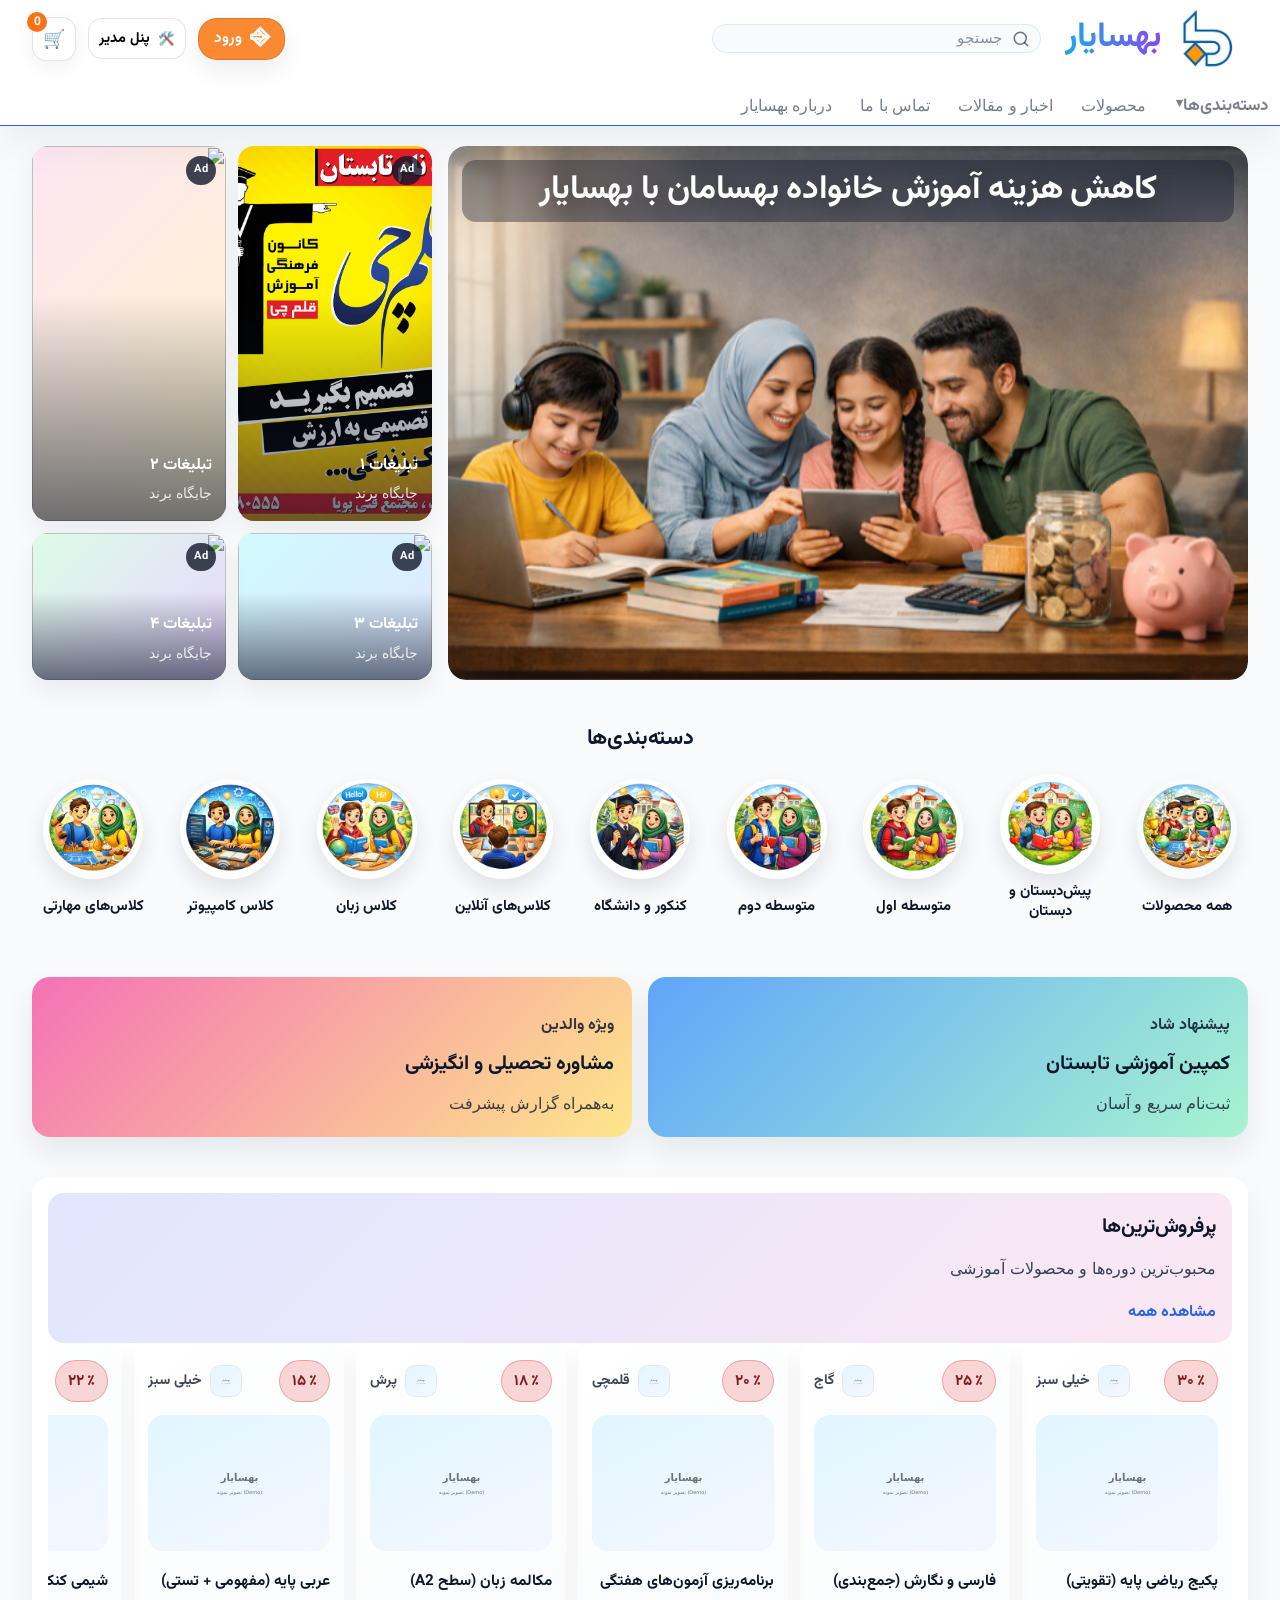
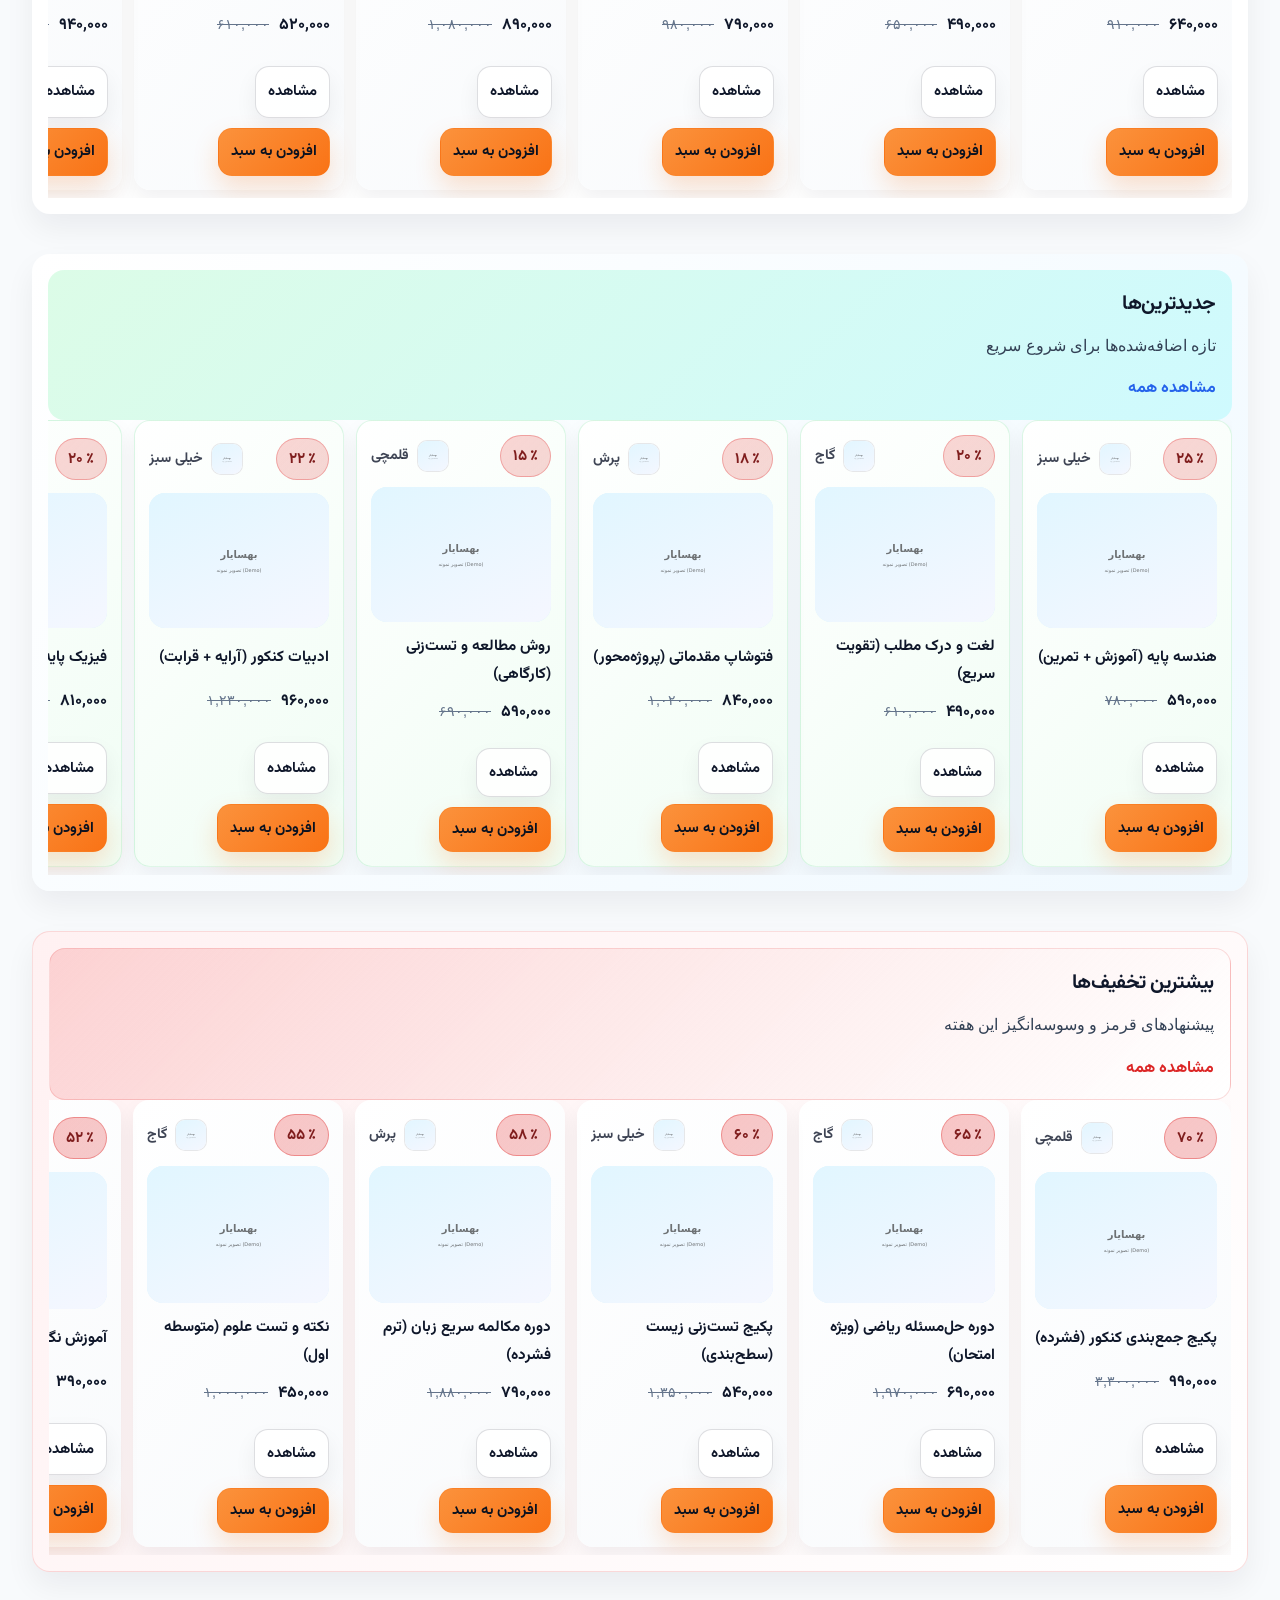
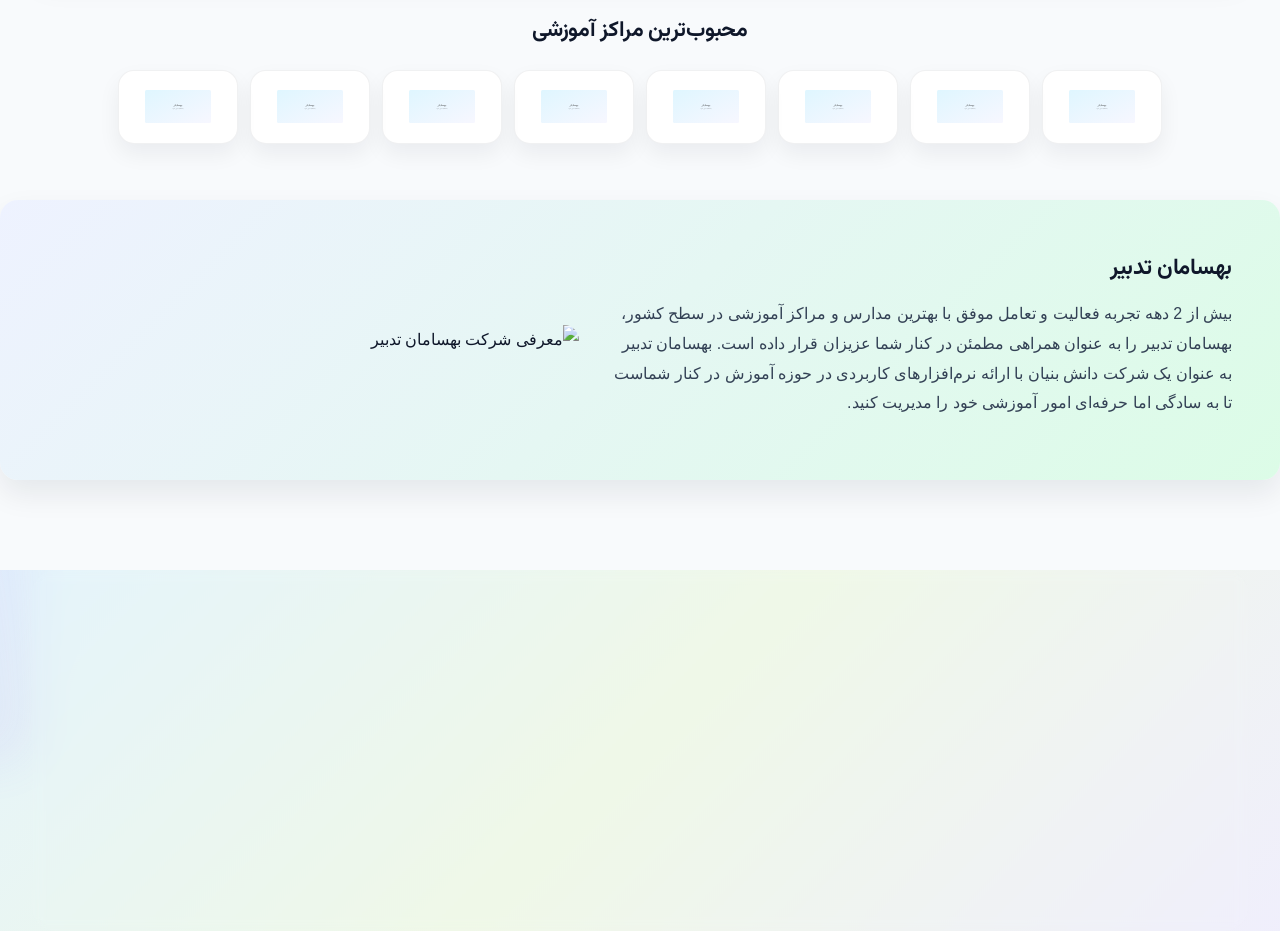
==== commit ab4a72aa: "Add files via upload" ====
--- a/index.html
+++ b/index.html
@@ -72,14 +72,17 @@
 <div class="um-sub" id="userMenuIdentity">—</div>
 <div class="um-sub" id="userMenuParent">—</div>
 </div>
-<a class="user-menu__link" data-admin-link="" hidden="" href="dashboard.html" id="userMenuAdminPage">صفحه مدیر</a>
-<a class="user-menu__link" href="#" id="userMenuOrders">سوابق خرید</a>
+
+<a class="user-menu__link" data-open-orders="" href="#" id="userMenuOrders">سوابق خرید</a>
 <a class="user-menu__link" href="dashboard.html#password" id="userMenuPassword">تغییر کلمه عبور</a>
 <button class="user-menu__logout" id="userMenuLogout" type="button">خروج</button>
 </div>
 </div>
 </div>
-<button aria-expanded="false" aria-haspopup="dialog" aria-label="سبد خرید" class="header-cart" id="headerCartBtn" type="button">
+<button aria-expanded="false" aria-haspopup="dialog" aria-label="پنل مدیر" class="header-admin" data-admin-link="" hidden="" id="headerAdminBtn" type="button">
+<span aria-hidden="true" class="header-admin__ico">🛠️</span>
+<span class="header-admin__txt">پنل مدیر</span>
+</button><button aria-expanded="false" aria-haspopup="dialog" aria-label="سبد خرید" class="header-cart" id="headerCartBtn" type="button">
 <span aria-hidden="true" class="header-cart__ico">🛒</span>
 <span aria-label="تعداد اقلام سبد" class="header-cart__badge" id="headerCartCount">0</span>
 </button>
@@ -1014,16 +1017,100 @@
 <div aria-label="سوابق خرید" aria-modal="true" class="orders-overlay" hidden="" id="ordersOverlay" role="dialog">
 <div class="orders-overlay__backdrop" data-orders-close=""></div>
 <div class="orders-overlay__panel" role="document">
-<div class="orders-head">
-<div class="orders-head__title" id="ordersOverlayTitle">سوابق خرید</div>
-<button aria-label="بستن" class="orders-head__close" data-orders-close="" type="button">×</button>
+<div class="orders-overlay__head">
+<div class="orders-overlay__title" id="ordersOverlayTitle">سوابق خرید</div>
+<button aria-label="بستن" class="orders-overlay__close" data-orders-close="" type="button">×</button>
+</div>
+<div class="orders-user-switch" hidden="" id="ordersUserSwitch">
+<label class="muted" for="ordersUserSelect">نمایش:</label>
+<select id="ordersUserSelect"></select>
 </div>
 <div class="orders-body">
-<div class="orders-switch" hidden="" id="ordersUserSwitch">
-<label class="label" for="ordersUserSelect">نمایش برای</label>
-<select class="input" id="ordersUserSelect"></select>
-</div>
-<div class="orders-list" id="ordersList"></div>
+<div id="ordersList"></div>
+</div>
+</div>
+</div><div aria-label="پنل مدیر" aria-modal="true" class="admin-overlay" hidden="" id="adminOverlay" role="dialog">
+<div class="admin-overlay__backdrop" data-admin-close=""></div>
+<div class="admin-overlay__panel" role="document">
+<div class="admin-overlay__head">
+<div class="admin-overlay__title">پنل مدیر</div>
+<button aria-label="بستن" class="admin-overlay__close" data-admin-close="" type="button">×</button>
+</div>
+<div aria-label="بخش‌های پنل مدیر" class="admin-tabs" role="tablist">
+<button aria-selected="true" class="admin-tab is-active" data-admin-tab="users" role="tab" type="button">مدیریت کاربران</button>
+<button aria-selected="false" class="admin-tab" data-admin-tab="catalog" role="tab" type="button">محصولات و خدمات</button>
+<button aria-selected="false" class="admin-tab" data-admin-tab="news" role="tab" type="button">اخبار و رویدادها</button>
+<button aria-selected="false" class="admin-tab" data-admin-tab="reports" role="tab" type="button">گزارشات</button>
+</div>
+<div class="admin-body">
+<section class="admin-section is-active" data-admin-panel="users">
+<div class="admin-toolbar">
+<div class="admin-filters">
+<input autocomplete="off" class="admin-input" id="adminUserQ" placeholder="جستجو نام / کدملی…" type="search"/>
+<select class="admin-select" id="adminUserRole">
+<option value="all">همه نقش‌ها</option>
+<option value="student">دانش‌آموز</option>
+<option value="staff">پرسنل</option>
+<option value="admin">مدیر سیستم</option>
+</select>
+</div>
+<div class="admin-actions">
+<div class="admin-credit-group">
+<input class="admin-input admin-input--num" id="adminCreditAmountAll" inputmode="numeric" min="0" placeholder="افزایش اعتبار" type="number"/>
+<select class="admin-select" id="adminCreditTargetAll">
+<option value="all">همه کاربران</option>
+<option value="student">همه دانش‌آموزها</option>
+<option value="staff">همه پرسنل‌ها</option>
+</select>
+<button class="btn btn-primary" id="adminCreditApplyAll" type="button">اعمال</button>
+</div>
+<button class="btn" id="adminExportUsers" type="button">خروجی CSV</button>
+</div>
+</div>
+<div class="admin-list" id="adminUsersList"></div>
+</section>
+<section class="admin-section" data-admin-panel="catalog">
+<div class="admin-toolbar">
+<div class="admin-filters">
+<select class="admin-select" id="adminCatalogType">
+<option value="product">محصول</option>
+<option value="service">خدمت</option>
+</select>
+<input class="admin-input" id="adminCatalogTitle" placeholder="عنوان" type="text"/>
+<input class="admin-input admin-input--num" id="adminCatalogPrice" inputmode="numeric" min="0" placeholder="قیمت (تومان)" type="number"/>
+<button class="btn btn-primary" id="adminCatalogAdd" type="button">افزودن</button>
+</div>
+</div>
+<div class="admin-list" id="adminCatalogList"></div>
+</section>
+<section class="admin-section" data-admin-panel="news">
+<div class="admin-toolbar">
+<div class="admin-filters">
+<input class="admin-input" id="adminNewsTitle" placeholder="عنوان خبر/رویداد" type="text"/>
+<input class="admin-input" id="adminNewsDate" placeholder="تاریخ (مثلاً 1404/11/01)" type="text"/>
+<button class="btn btn-primary" id="adminNewsAdd" type="button">افزودن</button>
+</div>
+</div>
+<div class="admin-list" id="adminNewsList"></div>
+</section>
+<section class="admin-section" data-admin-panel="reports">
+<div class="admin-toolbar">
+<div class="admin-filters">
+<input autocomplete="off" class="admin-input" id="adminReportQ" placeholder="فیلتر نام/کد…" type="search"/>
+<button class="btn" id="adminReportRefresh" type="button">به‌روزرسانی</button>
+</div>
+</div>
+<div class="admin-reports">
+<div class="admin-report-block">
+<div class="admin-report-title">گزارش تجمیعی کالا/خدمت</div>
+<div class="admin-list" id="adminAggReport"></div>
+</div>
+<div class="admin-report-block">
+<div class="admin-report-title">گزارش جزئی سفارش‌ها</div>
+<div class="admin-list" id="adminOrdersReport"></div>
+</div>
+</div>
+</section>
 </div>
 </div>
 </div>
--- a/styles.css
+++ b/styles.css
@@ -583,7 +583,8 @@
 .site-footer .footer-contact-item .v{color:var(--text-1);word-break:break-word}
 .site-footer a.footer-contact-item{text-decoration:none;transition:transform .15s ease,box-shadow .15s ease,border-color .15s ease}.site-footer a.footer-contact-item:hover{transform:translateY(-2px);border-color:rgba(56,189,248,.35);box-shadow:0 18px 34px rgba(15,23,42,.09)}.site-footer a.footer-contact-item:active{transform:translateY(0)}.site-footer .footer-bottom{display:flex;align-items:center;justify-content:space-between;gap:12px;padding-top:14px;margin-top:10px}.site-footer .footer-copy{font-size:.92rem;color:rgba(15,23,42,.70)}@media(max-width:768px){.site-footer{padding-top:46px}.site-footer .footer-surface{padding:18px;border-radius:22px}.site-footer .footer-top{grid-template-columns:1fr;gap:14px}.site-footer .footer-actions{justify-content:flex-start}.site-footer .footer-contact{grid-template-columns:1fr}.site-footer .footer-contact-item{grid-template-columns:76px 1fr}}@media(prefers-reduced-motion:reduce){.site-footer .footer-bg::before,.site-footer .footer-bg::after{animation:none !important}}@keyframes footerFloat{0%{transform:translate3d(0,0,0)scale(1)}50%{transform:translate3d(0,-10px,0)scale(1.04)}100%{transform:translate3d(0,0,0)scale(1)}}@keyframes footerFloat2{0%{transform:translate3d(0,0,0)scale(1)rotate(0deg)}50%{transform:translate3d(0,12px,0)scale(1.03)rotate(6deg)}100%{transform:translate3d(0,0,0)scale(1)rotate(0deg)}}.page-home .header-top--dk{display:grid;grid-template-columns:1fr auto 1fr;align-items:center;gap:14px;padding-block:10px}.page-home .brand-area--center{justify-content:center}.page-home .brand-link{display:flex;align-items:center;gap:12px;text-decoration:none;padding:6px 10px;border-radius:16px}.page-home .brand-link:hover{background:rgba(255,255,255,0.55)}.page-home .brand-name{font-size:22px;line-height:1.1;font-weight:900;letter-spacing:-0.2px}
 .page-home .header-search:focus-within{opacity:1}
-.page-home .main-nav .nav-item:first-child .nav-link,.page-home .main-nav .nav-item:first-child button{background:linear-gradient(135deg,rgba(163,230,53,0.35),rgba(56,189,248,0.25));border:1px solid rgba(15,23,42,0.10);box-shadow:0 10px 22px rgba(15,23,42,0.10);border-radius:14px;padding:10px 12px}.page-home .main-nav .nav-item:first-child .nav-link:hover,.page-home .main-nav .nav-item:first-child button:hover{transform:translateY(-1px)}.page-home .user-actions{display:flex;align-items:center;gap:10px}.page-home .user-menu{position:relative}.page-home .user-menu__trigger{display:flex;align-items:center;gap:10px;min-height:44px;padding:8px 10px;border-radius:999px;border:1px solid rgba(15,23,42,0.12);background:rgba(255,255,255,0.78);backdrop-filter:blur(10px);box-shadow:0 10px 22px rgba(15,23,42,0.10);cursor:pointer}.page-home .user-menu__trigger:hover{background:rgba(255,255,255,0.92)}.page-home .user-menu__avatar{width:32px;height:32px;border-radius:999px;object-fit:cover;border:2px solid rgba(56,189,248,0.35)}.page-home .user-menu__label{font-weight:900;font-size:13px;white-space:nowrap}.page-home .user-menu__credit-badge{display:inline-flex;align-items:center;gap:6px;padding:6px 10px;border-radius:999px;background:rgba(249,115,22,0.16);border:1px solid rgba(249,115,22,0.22);font-weight:900;font-size:12px;white-space:nowrap}.page-home .user-menu__chevron{opacity:0.7;font-size:14px}.page-home .user-menu__dropdown{position:absolute;top:calc(100%+10px);left:0;min-width:260px;padding:12px;border-radius:16px;background:rgba(255,255,255,0.92);border:1px solid rgba(15,23,42,0.12);box-shadow:0 22px 60px rgba(15,23,42,0.18);backdrop-filter:blur(12px);z-index:9999}.page-home .user-menu__credit{display:flex;justify-content:space-between;align-items:center;padding:10px 12px;border-radius:14px;background:linear-gradient(135deg,rgba(249,115,22,0.18),rgba(163,230,53,0.14));border:1px solid rgba(15,23,42,0.08);margin-bottom:10px}.page-home .user-menu__credit .um-label{opacity:0.85;font-weight:800}.page-home .user-menu__credit .um-value{font-weight:950}.page-home .user-menu__identity{padding:6px 4px 10px;border-bottom:1px solid rgba(15,23,42,0.08);margin-bottom:10px}.page-home .user-menu__link{width:100%;display:flex;align-items:center;justify-content:flex-start;gap:10px;padding:10px 12px;border-radius:12px;text-decoration:none;border:1px solid transparent;background:transparent;font:inherit;cursor:pointer}.page-home .user-menu__link:hover{background:rgba(56,189,248,0.10);border-color:rgba(56,189,248,0.18)}@media(max-width:768px){.page-home .header-top--dk{grid-template-columns:1fr auto}.page-home .header-right{display:none}.page-home .brand-name{font-size:18px}}.page-home .site-header .header-top--dk{display:flex;flex-direction:row-reverse;align-items:center;justify-content:space-between;gap:14px}.page-home .site-header .header-right--brand{display:flex;align-items:center;min-width:180px}.page-home .site-header .brand-link--dk{display:flex;align-items:center;gap:10px;text-decoration:none}.page-home .site-header .brand-logo{display:inline-flex;align-items:center;justify-content:center;background:transparent !important;box-shadow:none !important;border:none !important;padding:0 !important}
+.page-home .main-nav .nav-item:first-child .nav-link,.page-home .main-nav .nav-item:first-child button{background:linear-gradient(135deg,rgba(163,230,53,0.35),rgba(56,189,248,0.25));border:1px solid rgba(15,23,42,0.10);box-shadow:0 10px 22px rgba(15,23,42,0.10);border-radius:14px;padding:10px 12px}.page-home .main-nav .nav-item:first-child .nav-link:hover,.page-home .main-nav .nav-item:first-child button:hover{transform:translateY(-1px)}.page-home .user-actions{display:flex;align-items:center;gap:10px}.page-home .user-menu{position:relative}.page-home .user-menu__trigger{display:flex;align-items:center;gap:10px;min-height:44px;padding:8px 10px;border-radius:999px;border:1px solid rgba(15,23,42,0.12);background:rgba(255,255,255,0.78);backdrop-filter:blur(10px);box-shadow:0 10px 22px rgba(15,23,42,0.10);cursor:pointer}.page-home .user-menu__trigger:hover{background:rgba(255,255,255,0.92)}.page-home .user-menu__avatar{width:32px;height:32px;border-radius:999px;object-fit:cover;border:2px solid rgba(56,189,248,0.35)}.page-home .user-menu__label{font-weight:900;font-size:13px;white-space:nowrap}.page-home .user-menu__credit-badge{display:inline-flex;align-items:center;gap:6px;padding:6px 10px;border-radius:999px;background:rgba(249,115,22,0.16);border:1px solid rgba(249,115,22,0.22);font-weight:900;font-size:12px;white-space:nowrap}.page-home .user-menu__chevron{opacity:0.7;font-size:14px}
+.page-home .user-menu__credit{display:flex;justify-content:space-between;align-items:center;padding:10px 12px;border-radius:14px;background:linear-gradient(135deg,rgba(249,115,22,0.18),rgba(163,230,53,0.14));border:1px solid rgba(15,23,42,0.08);margin-bottom:10px}.page-home .user-menu__credit .um-label{opacity:0.85;font-weight:800}.page-home .user-menu__credit .um-value{font-weight:950}.page-home .user-menu__identity{padding:6px 4px 10px;border-bottom:1px solid rgba(15,23,42,0.08);margin-bottom:10px}.page-home .user-menu__link{width:100%;display:flex;align-items:center;justify-content:flex-start;gap:10px;padding:10px 12px;border-radius:12px;text-decoration:none;border:1px solid transparent;background:transparent;font:inherit;cursor:pointer}.page-home .user-menu__link:hover{background:rgba(56,189,248,0.10);border-color:rgba(56,189,248,0.18)}@media(max-width:768px){.page-home .header-top--dk{grid-template-columns:1fr auto}.page-home .header-right{display:none}.page-home .brand-name{font-size:18px}}.page-home .site-header .header-top--dk{display:flex;flex-direction:row-reverse;align-items:center;justify-content:space-between;gap:14px}.page-home .site-header .header-right--brand{display:flex;align-items:center;min-width:180px}.page-home .site-header .brand-link--dk{display:flex;align-items:center;gap:10px;text-decoration:none}.page-home .site-header .brand-logo{display:inline-flex;align-items:center;justify-content:center;background:transparent !important;box-shadow:none !important;border:none !important;padding:0 !important}
 
   
   .site-header .brand-link:hover .brand-title,
@@ -1352,15 +1353,7 @@
   box-shadow:0 10px 24px rgba(17,24,39,.08);
 }
 .um-avatar img{width:36px;height:36px;border-radius:999px;object-fit:cover}
-.user-menu__dropdown{
-  width:min(320px, 92vw);
-  margin-top:10px;
-  border-radius:16px;
-  border:1px solid rgba(124,58,237,.18);
-  background:linear-gradient(135deg,rgba(255,255,255,.98),rgba(248,250,252,.92));
-  box-shadow:0 18px 44px rgba(17,24,39,.14);
-  overflow:hidden;
-}
+
 .um-head{padding:12px 14px;border-bottom:1px solid rgba(17,24,39,.08)}
 .um-credit{font-weight:900;color:rgba(234,88,12,.95);margin-bottom:6px}
 .user-menu__link,.user-menu__logout{
@@ -2134,3 +2127,237 @@
   .pay-grid { grid-template-columns: 1fr; }
 }
 
+/* ================================
+   Admin + Orders Overlays (MVP)
+================================== */
+.orders-overlay,
+.admin-overlay{
+  position: fixed;
+  inset: 0;
+  z-index: 1350;
+}
+.orders-overlay[hidden],
+.admin-overlay[hidden]{ display:none !important; }
+
+.orders-overlay__backdrop,
+.admin-overlay__backdrop{
+  position:absolute;
+  inset:0;
+  background: rgba(0,0,0,.45);
+}
+
+.orders-overlay__panel,
+.admin-overlay__panel{
+  position: relative;
+  width: min(980px, calc(100% - 24px));
+  max-height: calc(100% - 24px);
+  margin: 12px auto;
+  background: var(--surface, #fff);
+  border-radius: 16px;
+  box-shadow: 0 18px 50px rgba(0,0,0,.25);
+  overflow: hidden;
+  display:flex;
+  flex-direction: column;
+}
+
+.orders-overlay__head,
+.admin-overlay__head{
+  display:flex;
+  align-items:center;
+  justify-content: space-between;
+  gap: 12px;
+  padding: 12px 14px;
+  border-bottom: 1px solid rgba(0,0,0,.08);
+}
+
+.orders-overlay__title,
+.admin-overlay__title{
+  font-weight: 800;
+  font-size: 1.05rem;
+}
+
+.orders-overlay__close,
+.admin-overlay__close{
+  width: 38px;
+  height: 38px;
+  border-radius: 12px;
+  border: 1px solid rgba(0,0,0,.1);
+  background: transparent;
+  cursor: pointer;
+  font-size: 22px;
+  line-height: 1;
+}
+
+.orders-body{
+  padding: 12px 14px 16px;
+  overflow:auto;
+}
+
+.orders-user-switch{
+  display:flex;
+  gap: 10px;
+  align-items:center;
+  padding: 10px 14px;
+  border-bottom: 1px solid rgba(0,0,0,.06);
+}
+
+.orders-card{
+  border: 1px solid rgba(0,0,0,.08);
+  border-radius: 16px;
+  padding: 12px;
+  margin: 10px 0;
+  background: rgba(255,255,255,.98);
+}
+
+.orders-card__head{
+  display:flex;
+  justify-content: space-between;
+  gap: 12px;
+  align-items: baseline;
+  margin-bottom: 8px;
+}
+.orders-card__trk strong{ font-weight: 800; }
+.orders-card__meta{
+  display:flex;
+  flex-wrap: wrap;
+  gap: 8px;
+  margin-bottom: 10px;
+}
+.pill{
+  display:inline-flex;
+  align-items:center;
+  padding: 6px 10px;
+  border-radius: 999px;
+  font-size: .85rem;
+  border: 1px solid rgba(0,0,0,.08);
+  background: rgba(0,0,0,.03);
+}
+.pill--muted{ opacity:.85; }
+.pill--accent{ font-weight: 800; }
+
+.installments{
+  margin-top: 10px;
+  padding-top: 10px;
+  border-top: 1px dashed rgba(0,0,0,.15);
+}
+.installments__title{ font-weight: 800; margin-bottom: 6px; }
+.installment-row{
+  display:flex;
+  justify-content: space-between;
+  gap: 10px;
+  padding: 8px 10px;
+  border-radius: 12px;
+  background: rgba(0,0,0,.03);
+  font-size: .92rem;
+}
+.installment-row strong{ font-weight: 800; }
+
+/* Header admin button */
+.header-admin{
+  display:inline-flex;
+  align-items:center;
+  gap: 8px;
+  padding: 8px 10px;
+  border-radius: 14px;
+  border: 1px solid rgba(0,0,0,.10);
+  background: rgba(255,255,255,.85);
+  cursor: pointer;
+}
+.header-admin__txt{
+  font-weight: 800;
+  font-size: .9rem;
+}
+
+/* Admin */
+.admin-tabs{
+  display:flex;
+  gap: 8px;
+  padding: 10px 14px;
+  border-bottom: 1px solid rgba(0,0,0,.06);
+  overflow:auto;
+}
+.admin-tab{
+  border: 1px solid rgba(0,0,0,.10);
+  background: rgba(0,0,0,.03);
+  border-radius: 999px;
+  padding: 8px 12px;
+  cursor:pointer;
+  font-weight: 800;
+  white-space: nowrap;
+}
+.admin-tab.is-active{ background: rgba(0,0,0,.08); }
+
+.admin-body{
+  padding: 12px 14px 16px;
+  overflow:auto;
+}
+.admin-section{ display:none; }
+.admin-section.is-active{ display:block; }
+
+.admin-toolbar{
+  display:flex;
+  flex-wrap: wrap;
+  gap: 10px;
+  align-items:center;
+  justify-content: space-between;
+  margin-bottom: 10px;
+}
+.admin-filters, .admin-actions{
+  display:flex;
+  flex-wrap: wrap;
+  gap: 8px;
+  align-items:center;
+}
+.admin-input, .admin-select{
+  border: 1px solid rgba(0,0,0,.12);
+  border-radius: 12px;
+  padding: 10px 12px;
+  background: #fff;
+  min-width: 160px;
+}
+
+.admin-list{
+  display:flex;
+  flex-direction: column;
+  gap: 10px;
+}
+
+.admin-user-card{
+  border: 1px solid rgba(0,0,0,.08);
+  border-radius: 16px;
+  padding: 12px;
+  background: rgba(255,255,255,.98);
+  display:flex;
+  flex-wrap: wrap;
+  gap: 10px;
+  align-items:center;
+  justify-content: space-between;
+}
+.admin-user-main{
+  display:flex;
+  gap: 10px;
+  align-items:center;
+  min-width: 260px;
+}
+.admin-user-avatar{
+  width: 44px;
+  height: 44px;
+  border-radius: 999px;
+  object-fit: cover;
+  border: 1px solid rgba(0,0,0,.10);
+  background: rgba(0,0,0,.03);
+}
+.admin-user-name{ font-weight: 900; }
+.admin-user-meta{ font-size:.88rem; opacity:.9; margin-top:2px; }
+
+@media (max-width: 560px){
+  .orders-overlay__panel,
+  .admin-overlay__panel{
+    width: calc(100% - 12px);
+    margin: 6px auto;
+    border-radius: 14px;
+    max-height: calc(100% - 12px);
+  }
+  .header-admin__txt{ display:none; }
+  .admin-input, .admin-select{ min-width: 0; flex: 1 1 140px; }
+}
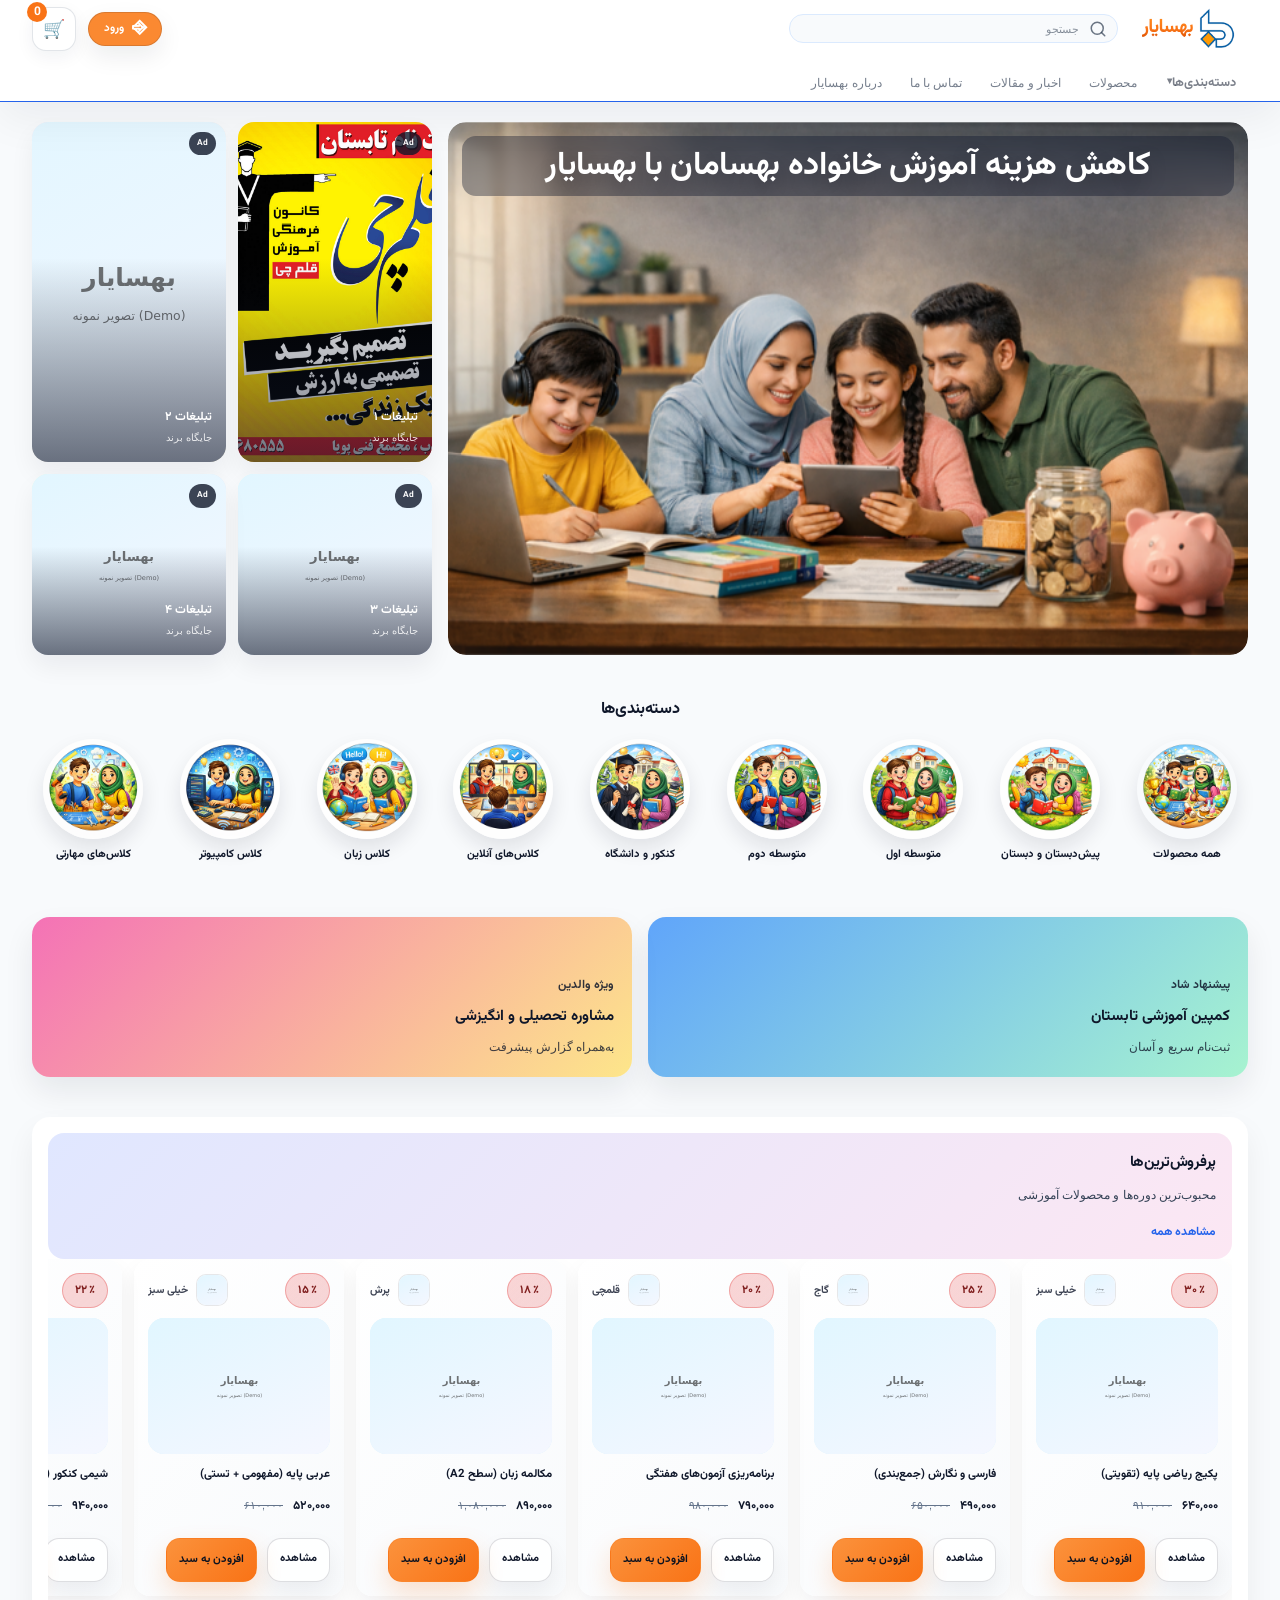
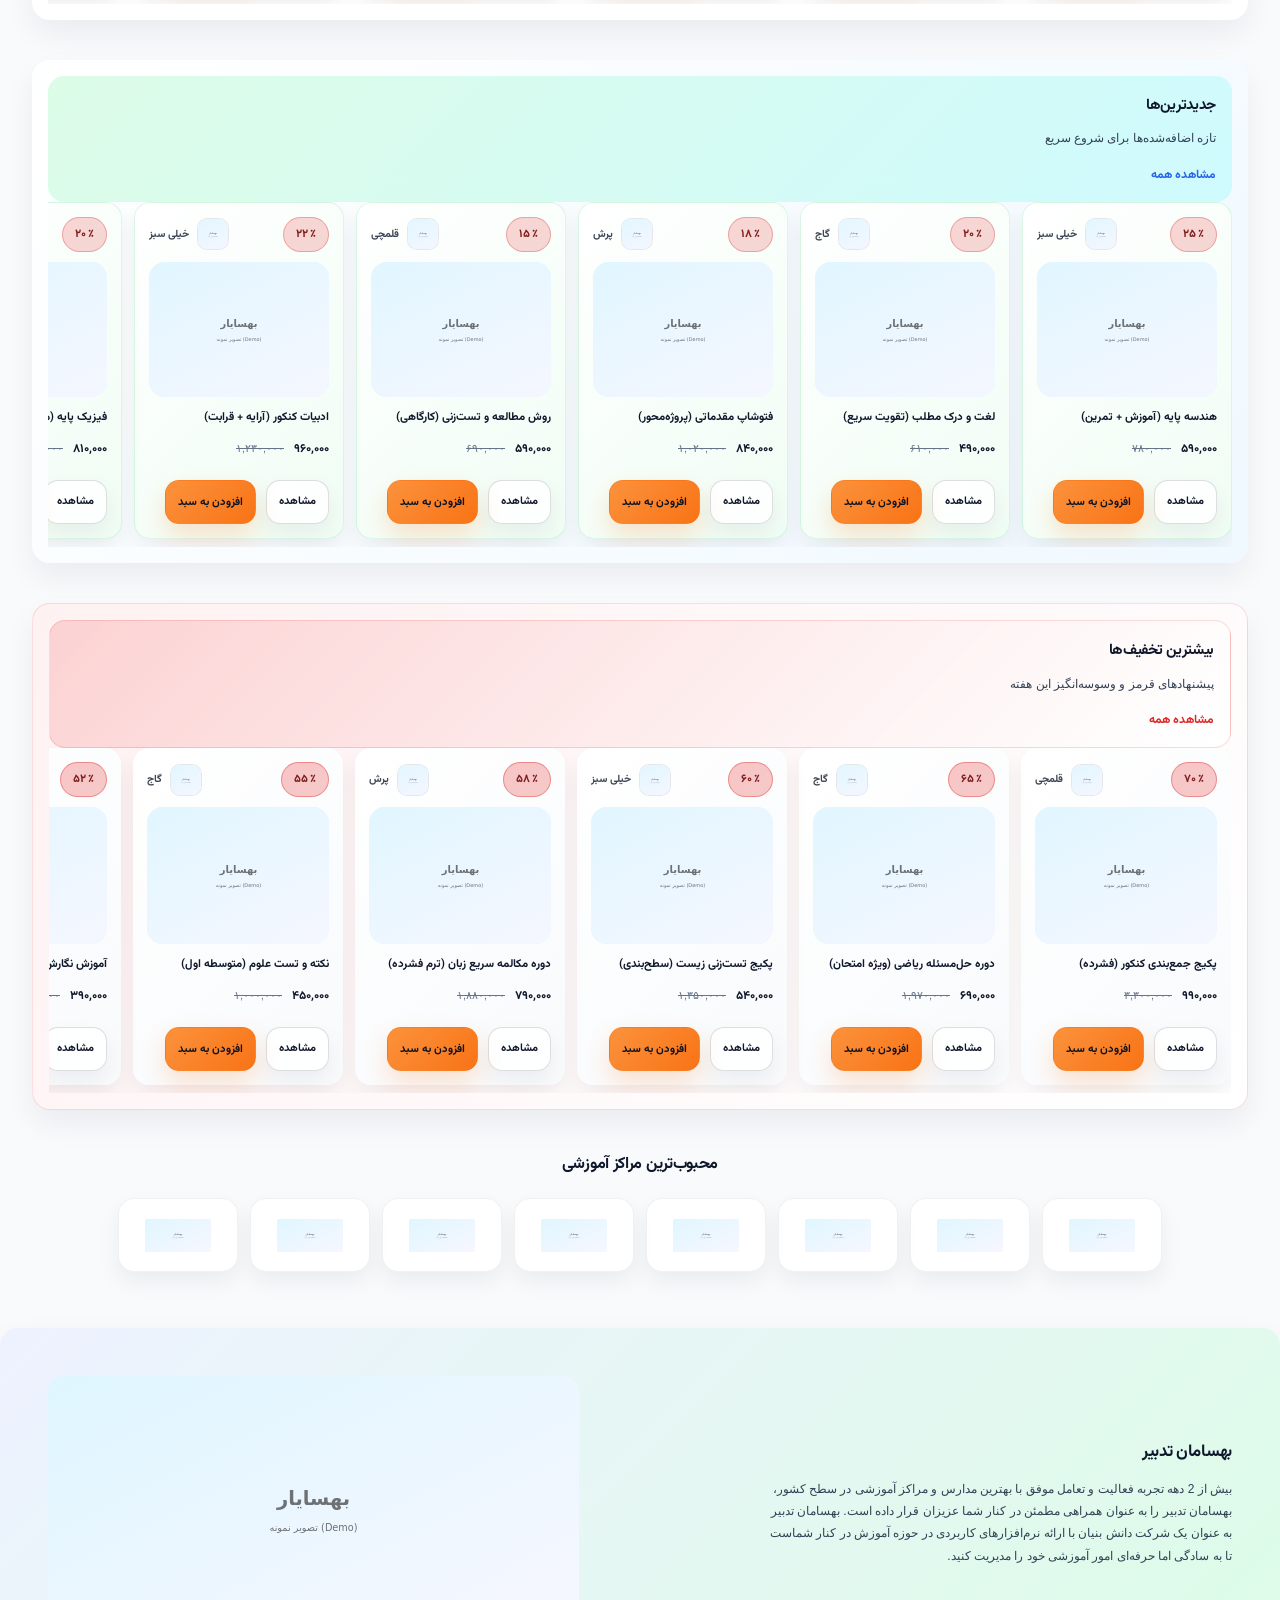
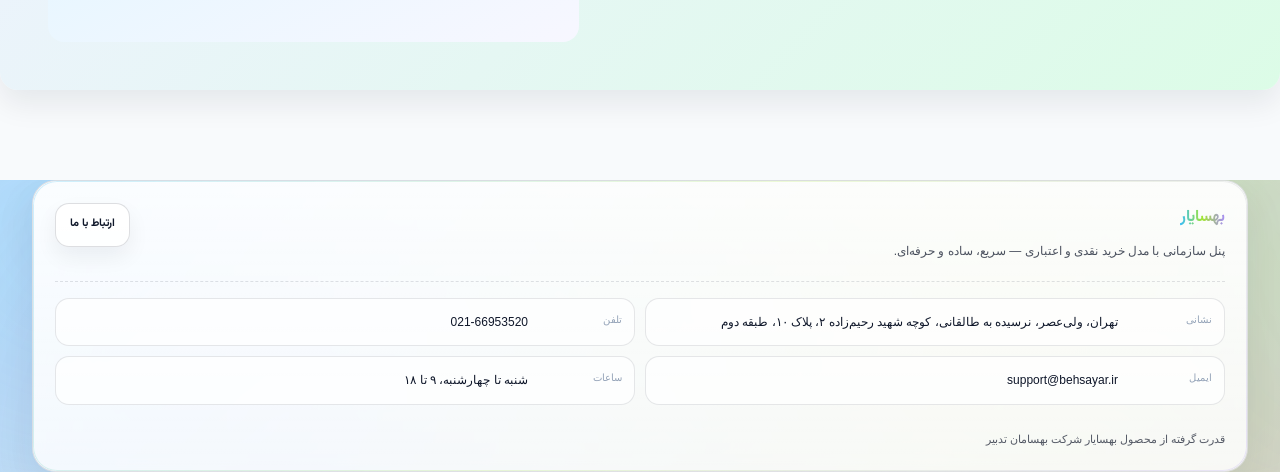
==== commit 48011f42: "Add files via upload" ====
--- a/index.html
+++ b/index.html
@@ -53,7 +53,7 @@
 <button class="btn btn-primary auth-submit" type="submit">ورود</button>
 <div class="auth-links">
 <a href="register.html">ثبت‌نام</a>
-<a href="login.html">فراموشی رمز عبور</a>
+<a href="#" data-forgot-password>فراموشی رمز عبور</a>
 </div>
 </form>
 </div>
@@ -74,7 +74,7 @@
 </div>
 
 <a class="user-menu__link" data-open-orders="" href="#" id="userMenuOrders">سوابق خرید</a>
-<a class="user-menu__link" href="dashboard.html#password" id="userMenuPassword">تغییر کلمه عبور</a>
+<a class="user-menu__link" href="#" id="userMenuPassword" data-open-password-change>تغییر کلمه عبور</a>
 <button class="user-menu__logout" id="userMenuLogout" type="button">خروج</button>
 </div>
 </div>
@@ -969,7 +969,7 @@
 <button class="btn btn-primary auth-submit" type="submit">ورود</button>
 <div class="auth-links">
 <a href="register.html">ثبت‌نام</a>
-<a href="login.html">فراموشی رمز عبور</a>
+<a href="#" data-forgot-password>فراموشی رمز عبور</a>
 </div>
 </form>
 <!-- Logged in -->
--- a/styles.css
+++ b/styles.css
@@ -88,7 +88,7 @@
   box-sizing:border-box
 }
 html{
-  font-size:16px;
+  font-size:12px;
   font-family:"Vazirmatn",-apple-system,BlinkMacSystemFont,sans-serif
 }
 body{
@@ -261,12 +261,16 @@
   display:flex;
   align-items:center;
   gap:8px;
-  margin:0;
+  margin: ;
   padding:0;
   flex-wrap:wrap;
   overflow:visible;
   padding-bottom:0
 }
+.main-nav.main-nav--muted{
+  margin-inline-start: 32px;
+}
+
 .nav-item{
   position:relative;
   flex:0 0 auto
@@ -581,7 +585,9 @@
 }
 .site-footer .footer-actions .btn{min-height:44px}.site-footer .footer-actions .btn-primary{box-shadow:0 14px 26px rgba(249,115,22,.18)}.site-footer .footer-contact{display:grid;grid-template-columns:repeat(2,minmax(0,1fr));gap:10px;padding-top:16px;border-top:1px dashed rgba(15,23,42,.12);margin-top:18px}.site-footer .footer-contact-item{display:grid;grid-template-columns:84px 1fr;gap:10px;align-items:start;padding:12px 12px;border-radius:14px;background:rgba(255,255,255,.70);border:1px solid rgba(15,23,42,.10)}.site-footer .footer-contact-item .k{font-size:.85rem;color:var(--muted)}
 .site-footer .footer-contact-item .v{color:var(--text-1);word-break:break-word}
-.site-footer a.footer-contact-item{text-decoration:none;transition:transform .15s ease,box-shadow .15s ease,border-color .15s ease}.site-footer a.footer-contact-item:hover{transform:translateY(-2px);border-color:rgba(56,189,248,.35);box-shadow:0 18px 34px rgba(15,23,42,.09)}.site-footer a.footer-contact-item:active{transform:translateY(0)}.site-footer .footer-bottom{display:flex;align-items:center;justify-content:space-between;gap:12px;padding-top:14px;margin-top:10px}.site-footer .footer-copy{font-size:.92rem;color:rgba(15,23,42,.70)}@media(max-width:768px){.site-footer{padding-top:46px}.site-footer .footer-surface{padding:18px;border-radius:22px}.site-footer .footer-top{grid-template-columns:1fr;gap:14px}.site-footer .footer-actions{justify-content:flex-start}.site-footer .footer-contact{grid-template-columns:1fr}.site-footer .footer-contact-item{grid-template-columns:76px 1fr}}@media(prefers-reduced-motion:reduce){.site-footer .footer-bg::before,.site-footer .footer-bg::after{animation:none !important}}@keyframes footerFloat{0%{transform:translate3d(0,0,0)scale(1)}50%{transform:translate3d(0,-10px,0)scale(1.04)}100%{transform:translate3d(0,0,0)scale(1)}}@keyframes footerFloat2{0%{transform:translate3d(0,0,0)scale(1)rotate(0deg)}50%{transform:translate3d(0,12px,0)scale(1.03)rotate(6deg)}100%{transform:translate3d(0,0,0)scale(1)rotate(0deg)}}.page-home .header-top--dk{display:grid;grid-template-columns:1fr auto 1fr;align-items:center;gap:14px;padding-block:10px}.page-home .brand-area--center{justify-content:center}.page-home .brand-link{display:flex;align-items:center;gap:12px;text-decoration:none;padding:6px 10px;border-radius:16px}.page-home .brand-link:hover{background:rgba(255,255,255,0.55)}.page-home .brand-name{font-size:22px;line-height:1.1;font-weight:900;letter-spacing:-0.2px}
+.site-footer a.footer-contact-item{text-decoration:none;transition:transform .15s ease,box-shadow .15s ease,border-color .15s ease}.site-footer a.footer-contact-item:hover{transform:translateY(-2px);border-color:rgba(56,189,248,.35);box-shadow:0 18px 34px rgba(15,23,42,.09)}.site-footer a.footer-contact-item:active{transform:translateY(0)}.site-footer .footer-bottom{display:flex;align-items:center;justify-content:space-between;gap:12px;padding-top:14px;margin-top:10px}.site-footer .footer-copy{font-size:.92rem;color:rgba(15,23,42,.70)}@media(max-width:768px){.site-footer{padding-top:46px}.site-footer .footer-surface{padding:18px;border-radius:22px}.site-footer .footer-top{grid-template-columns:1fr;gap:14px}.site-footer .footer-actions{justify-content:flex-start}.site-footer .footer-contact{grid-template-columns:1fr}.site-footer .footer-contact-item{grid-template-columns:76px 1fr}}@media(prefers-reduced-motion:reduce){.site-footer .footer-bg::before,.site-footer .footer-bg::after{animation:none !important}}@keyframes footerFloat{0%{transform:translate3d(0,0,0)scale(1)}50%{transform:translate3d(0,-10px,0)scale(1.04)}100%{transform:translate3d(0,0,0)scale(1)}}@keyframes footerFloat2{0%{transform:translate3d(0,0,0)scale(1)rotate(0deg)}50%{transform:translate3d(0,12px,0)scale(1.03)rotate(6deg)}100%{transform:translate3d(0,0,0)scale(1)rotate(0deg)}}.page-home .header-top--dk{display:grid;grid-template-columns:1fr auto 1fr;align-items:center;gap:14px;padding-block:10px}.page-home .brand-area--center{justify-content:center}
+.page-home .brand-link{display:flex;align-items:center;text-decoration:none;padding:6px 10px;border-radius:16px}
+.page-home .brand-link:hover{background:rgba(255,255,255,0.55)}.page-home .brand-name{font-size:22px;line-height:1.1;font-weight:900;letter-spacing:-0.2px}
 .page-home .header-search:focus-within{opacity:1}
 .page-home .main-nav .nav-item:first-child .nav-link,.page-home .main-nav .nav-item:first-child button{background:linear-gradient(135deg,rgba(163,230,53,0.35),rgba(56,189,248,0.25));border:1px solid rgba(15,23,42,0.10);box-shadow:0 10px 22px rgba(15,23,42,0.10);border-radius:14px;padding:10px 12px}.page-home .main-nav .nav-item:first-child .nav-link:hover,.page-home .main-nav .nav-item:first-child button:hover{transform:translateY(-1px)}.page-home .user-actions{display:flex;align-items:center;gap:10px}.page-home .user-menu{position:relative}.page-home .user-menu__trigger{display:flex;align-items:center;gap:10px;min-height:44px;padding:8px 10px;border-radius:999px;border:1px solid rgba(15,23,42,0.12);background:rgba(255,255,255,0.78);backdrop-filter:blur(10px);box-shadow:0 10px 22px rgba(15,23,42,0.10);cursor:pointer}.page-home .user-menu__trigger:hover{background:rgba(255,255,255,0.92)}.page-home .user-menu__avatar{width:32px;height:32px;border-radius:999px;object-fit:cover;border:2px solid rgba(56,189,248,0.35)}.page-home .user-menu__label{font-weight:900;font-size:13px;white-space:nowrap}.page-home .user-menu__credit-badge{display:inline-flex;align-items:center;gap:6px;padding:6px 10px;border-radius:999px;background:rgba(249,115,22,0.16);border:1px solid rgba(249,115,22,0.22);font-weight:900;font-size:12px;white-space:nowrap}.page-home .user-menu__chevron{opacity:0.7;font-size:14px}
 .page-home .user-menu__credit{display:flex;justify-content:space-between;align-items:center;padding:10px 12px;border-radius:14px;background:linear-gradient(135deg,rgba(249,115,22,0.18),rgba(163,230,53,0.14));border:1px solid rgba(15,23,42,0.08);margin-bottom:10px}.page-home .user-menu__credit .um-label{opacity:0.85;font-weight:800}.page-home .user-menu__credit .um-value{font-weight:950}.page-home .user-menu__identity{padding:6px 4px 10px;border-bottom:1px solid rgba(15,23,42,0.08);margin-bottom:10px}.page-home .user-menu__link{width:100%;display:flex;align-items:center;justify-content:flex-start;gap:10px;padding:10px 12px;border-radius:12px;text-decoration:none;border:1px solid transparent;background:transparent;font:inherit;cursor:pointer}.page-home .user-menu__link:hover{background:rgba(56,189,248,0.10);border-color:rgba(56,189,248,0.18)}@media(max-width:768px){.page-home .header-top--dk{grid-template-columns:1fr auto}.page-home .header-right{display:none}.page-home .brand-name{font-size:18px}}.page-home .site-header .header-top--dk{display:flex;flex-direction:row-reverse;align-items:center;justify-content:space-between;gap:14px}.page-home .site-header .header-right--brand{display:flex;align-items:center;min-width:180px}.page-home .site-header .brand-link--dk{display:flex;align-items:center;gap:10px;text-decoration:none}.page-home .site-header .brand-logo{display:inline-flex;align-items:center;justify-content:center;background:transparent !important;box-shadow:none !important;border:none !important;padding:0 !important}
@@ -1267,7 +1273,9 @@
 
 #productsCategory,#productsSort{flex:1 1 160px;max-width:100%}}@media(max-width:768px){.cat-img{width:56px;height:56px}}.dashboard-body{background:#f5f7fb}.dashboard{display:flex;min-height:100vh}.sidebar{width:240px;background:#1e293b;color:#fff;padding:1.5rem}.sidebar-logo{font-size:1.3rem;font-weight:bold;margin-bottom:2rem}.sidebar-menu li{padding:0.7rem 0;cursor:pointer;opacity:0.85}.sidebar-menu li.active,.sidebar-menu li:hover{opacity:1}.dashboard-main{flex:1;padding:2rem}.dashboard-header{display:flex;justify-content:space-between;align-items:center;margin-bottom:2rem}.subtitle{color:#64748b;font-size:0.9rem}.stats{display:grid;grid-template-columns:repeat(3,1fr);gap:1.5rem;margin-bottom:2rem}.stat-card{background:#fff;padding:1.5rem;border-radius:12px}.stat-card span{font-size:1.6rem;font-weight:bold}.panel{background:#fff;padding:1.5rem;border-radius:12px;margin-bottom:2rem}.table{width:100%;border-collapse:collapse}.table th,.table td{padding:0.8rem;border-bottom:1px solid #e5e7eb}.badge{padding:0.3rem 0.6rem;border-radius:6px;font-size:0.8rem}.badge.success{background:#dcfce7;color:#166534}.badge.warning{background:#fef9c3;color:#854d0e}.btn-sm{padding:0.4rem 0.8rem;border:none;border-radius:6px;background:#4f46e5;color:#fff;cursor:pointer}.tx-installments{display:grid;grid-template-columns:repeat(2,minmax(0,1fr));gap:8px}.tx-installment-row{display:flex;justify-content:space-between;gap:10px;background:rgba(255,255,255,0.6);border:1px solid rgba(15,23,42,0.08);border-radius:12px;padding:8px 10px;line-height:1.8}.tx-installment-row span{color:rgba(15,23,42,.78);font-weight:650}.tx-installment-row b{font-weight:1000;white-space:nowrap}@media(max-width:768px){.dashboard{flex-direction:column}.sidebar{width:100%}.stats{grid-template-columns:1fr}.tx-installments{grid-template-columns:1fr}}.profile-page{background:#f8fafc}.profile-layout{display:grid;gap:16px;padding:18px 0 24px}.profile-hero{display:flex;align-items:center;justify-content:space-between;gap:12px;border-radius:18px}.profile-identity{display:flex;align-items:center;gap:12px}.profile-avatar-wrap{width:70px;height:70px}.profile-avatar{width:70px;height:70px;border-radius:50%;border:3px solid #22c55e;object-fit:cover}.profile-name{font-size:1.2rem;font-weight:900}.profile-meta{color:rgba(15,23,42,.7);font-weight:700;display:flex;gap:8px;align-items:center}.profile-meta--sub{color:rgba(15,23,42,.55);font-size:.9rem}.profile-cta{display:flex;gap:8px;flex-wrap:wrap}.credit-card{background:linear-gradient(135deg,#0ea5e9,#3b82f6);color:#fff;border-radius:18px}.credit-top{display:flex;justify-content:space-between;align-items:center;margin-bottom:8px}.credit-label{font-weight:800}.credit-amount{font-size:2rem;font-weight:1000}.credit-meta{opacity:.95;font-weight:700;margin-top:4px}.credit-actions{display:flex;gap:8px;flex-wrap:wrap;margin-top:10px}.profile-actions-card .chip-row{display:flex;flex-wrap:wrap;gap:10px;margin-top:12px}.chip-btn{padding:10px 14px;border-radius:12px;border:1px solid rgba(15,23,42,.12);background:rgba(15,23,42,.04);font-weight:800;cursor:pointer;text-decoration:none;color:inherit}.card-desc{color:rgba(15,23,42,.7);font-weight:700;margin-top:10px}.card-head{display:flex;align-items:center;justify-content:space-between;gap:10px;margin-bottom:10px}.card-title{font-weight:900}.card-subtitle{color:rgba(15,23,42,.7);font-weight:700;font-size:.95rem}.finances-card .transactions{margin-top:4px}.tracker{margin-top:12px;border-radius:14px;border:1px solid rgba(15,23,42,.08);background:#fff;padding:10px}.tracker-row{display:flex;justify-content:space-between;align-items:center;padding:6px 0;font-weight:800}.policy-options{display:grid;gap:8px;margin-top:10px}.policy-option{padding:10px;border-radius:12px;border:1px solid rgba(15,23,42,.12);background:rgba(15,23,42,.03);font-weight:800}@media(max-width:768px){.profile-hero{flex-direction:column;align-items:flex-start}.profile-cta{width:100%}.credit-amount{font-size:1.6rem}}#bnAccountSheet .bn-sheet__head{display:flex;gap:12px;padding:12px 14px;align-items:center}#bnAccountSheet .bn-sheet__avatar img{width:44px;height:44px;border-radius:999px;object-fit:cover;border:2px solid rgba(56,189,248,0.35);background:rgba(255,255,255,0.7)}#bnAccountSheet .bn-sheet__name{font-weight:900;color:var(--text-900,#0f172a)}#bnAccountSheet .bn-sheet__credit{margin-top:4px;display:flex;gap:8px;align-items:baseline;font-size:13px;color:rgba(15,23,42,0.75)}#bnAccountSheet .bn-sheet__credit b{font-weight:900;color:var(--accent-orange,#f97316)}#bnAccountSheet .bn-sheet__links{padding:8px 14px 4px;display:flex;flex-direction:column;gap:8px}#bnAccountSheet .bn-sheet__link{display:flex;align-items:center;justify-content:space-between;min-height:44px;padding:10px 12px;border-radius:12px;border:1px solid rgba(15,23,42,0.10);background:rgba(255,255,255,0.7);text-decoration:none;color:var(--text-900,#0f172a)}#bnAccountSheet .bn-sheet__logout{min-height:44px;padding:10px 12px;border-radius:12px;border:1px solid rgba(249,115,22,0.22);background:rgba(249,115,22,0.10);font-weight:900;cursor:pointer}#bnAccountSheet .bn-sheet__safe{height:calc(10px+env(safe-area-inset-bottom,0px))}
 
-.header-search--muted input::placeholder{color:color-mix(in oklab,var(--text)45%,white 55%)}.header-search--muted .search-btn{width:34px;height:34px;border:0;border-radius:10px;background:transparent;cursor:pointer;display:grid;place-items:center;opacity:.75}.header-search--muted .search-btn:hover{opacity:1}.auth-trigger:hover{background:color-mix(in oklab,var(--sky)18%,white 82%)}.auth-trigger:focus-visible{outline:3px solid color-mix(in oklab,var(--orange)35%,transparent);outline-offset:2px}.auth-popover{position:absolute;top:calc(100%+10px);left:0;width:320px;background:color-mix(in oklab,white 92%,var(--sky)8%);border:1px solid color-mix(in oklab,var(--sky)20%,var(--border));border-radius:18px;box-shadow:0 18px 50px rgba(0,0,0,.12);padding:14px;z-index:9999}.auth-form .auth-row{display:flex;flex-direction:column;gap:6px;margin-bottom:10px}.auth-label{font-size:.85rem;color:color-mix(in oklab,var(--text)70%,white 30%)}.auth-input{height:44px;border-radius:14px;border:1px solid color-mix(in oklab,var(--text)12%,white 88%);padding:0 12px;background:white}.auth-input:focus-visible{outline:3px solid color-mix(in oklab,var(--sky)35%,transparent);outline-offset:2px}.auth-msg{min-height:18px;margin:4px 0 10px;font-size:.85rem;color:color-mix(in oklab,var(--text)70%,var(--purple)30%)}.auth-links{display:flex;justify-content:space-between;margin-top:10px;font-size:.9rem}.auth-links a{color:color-mix(in oklab,var(--text)60%,var(--sky)40%);text-decoration:none}.auth-links a:hover{color:var(--sky);text-decoration:underline}.user-menu__trigger{display:flex;align-items:center;gap:8px;height:44px;padding:0 10px;border-radius:999px;border:1px solid color-mix(in oklab,var(--text)10%,white 90%);background:white;cursor:pointer}.user-menu__trigger:hover{box-shadow:0 10px 24px rgba(0,0,0,.08)}.user-menu__trigger .um-avatar{width:32px;height:32px;border-radius:999px;overflow:hidden;border:1px solid color-mix(in oklab,var(--text)10%,white 90%)}.user-menu__trigger img{width:100%;height:100%;object-fit:cover;display:block}.user-menu__dropdown{position:absolute;top:calc(100%+10px);left:0;width:260px;background:white;border:1px solid color-mix(in oklab,var(--text)10%,white 90%);border-radius:16px;box-shadow:0 18px 50px rgba(0,0,0,.12);padding:10px;z-index:9999}.um-head{padding:10px;border-radius:14px;background:linear-gradient(135deg,color-mix(in oklab,var(--sky)18%,white 82%),color-mix(in oklab,var(--lime)14%,white 86%));margin-bottom:10px}.um-credit{font-weight:900;font-size:1.05rem;color:color-mix(in oklab,var(--orange)75%,var(--text)25%);margin-bottom:6px}.um-name{font-weight:900;margin-bottom:4px}.um-meta{font-size:.85rem;color:color-mix(in oklab,var(--text)65%,white 35%)}.user-menu__link{display:block;padding:10px 10px;border-radius:12px;text-decoration:none;color:color-mix(in oklab,var(--text)85%,black 15%)}.user-menu__link:hover{background:color-mix(in oklab,var(--sky)10%,white 90%)}.user-menu__logout{width:100%;height:42px;border-radius:12px;border:1px solid color-mix(in oklab,var(--orange)25%,var(--border));background:color-mix(in oklab,var(--orange)12%,white 88%);font-weight:900;cursor:pointer}.main-nav--muted .nav-link--muted:hover{color:color-mix(in oklab,var(--text)75%,var(--sky)25%)}.nav-link--cats{font-weight:900;color:color-mix(in oklab,var(--text) 80%, #8a94a6 20%);background:color-mix(in oklab,var(--bg) 65%, #e2e8f0 35%);padding:11px 16px;font-size:1.02rem}.nav-item.has-dropdown .dropdown-panel{border-radius:16px}@media(max-width:768px){.brand-title--grad{font-size:1.25rem}}.auth-form--sheet{padding:6px 2px 2px}.um-head--sheet{margin-top:6px}.sheet-divider{height:1px;background:color-mix(in oklab,var(--text)10%,white 90%);margin:10px 0}html.bs-modal-open,body.bs-modal-open{overflow:hidden}}
+.header-search--muted input::placeholder{color:color-mix(in oklab,var(--text)45%,white 55%)}.header-search--muted .search-btn{width:34px;height:34px;border:0;border-radius:10px;background:transparent;cursor:pointer;display:grid;place-items:center;opacity:.75}.header-search--muted .search-btn:hover{opacity:1}
+
+.auth-trigger:focus-visible{outline:3px solid color-mix(in oklab,var(--orange)35%,transparent);outline-offset:2px}.auth-popover{position:absolute;top:calc(100%+10px);left:0;width:320px;background:color-mix(in oklab,white 92%,var(--sky)8%);border:1px solid color-mix(in oklab,var(--sky)20%,var(--border));border-radius:18px;box-shadow:0 18px 50px rgba(0,0,0,.12);padding:14px;z-index:9999}.auth-form .auth-row{display:flex;flex-direction:column;gap:6px;margin-bottom:10px}.auth-label{font-size:.85rem;color:color-mix(in oklab,var(--text)70%,white 30%)}.auth-input{height:44px;border-radius:14px;border:1px solid color-mix(in oklab,var(--text)12%,white 88%);padding:0 12px;background:white}.auth-input:focus-visible{outline:3px solid color-mix(in oklab,var(--sky)35%,transparent);outline-offset:2px}.auth-msg{min-height:18px;margin:4px 0 10px;font-size:.85rem;color:color-mix(in oklab,var(--text)70%,var(--purple)30%)}.auth-links{display:flex;justify-content:space-between;margin-top:10px;font-size:.9rem}.auth-links a{color:color-mix(in oklab,var(--text)60%,var(--sky)40%);text-decoration:none}.auth-links a:hover{color:var(--sky);text-decoration:underline}.user-menu__trigger{display:flex;align-items:center;gap:8px;height:44px;padding:0 10px;border-radius:999px;border:1px solid color-mix(in oklab,var(--text)10%,white 90%);background:white;cursor:pointer}.user-menu__trigger:hover{box-shadow:0 10px 24px rgba(0,0,0,.08)}.user-menu__trigger .um-avatar{width:32px;height:32px;border-radius:999px;overflow:hidden;border:1px solid color-mix(in oklab,var(--text)10%,white 90%)}.user-menu__trigger img{width:100%;height:100%;object-fit:cover;display:block}.user-menu__dropdown{position:absolute;top:calc(100%+10px);left:0;width:260px;background:white;border:1px solid color-mix(in oklab,var(--text)10%,white 90%);border-radius:16px;box-shadow:0 18px 50px rgba(0,0,0,.12);padding:10px;z-index:9999}.um-head{padding:10px;border-radius:14px;background:linear-gradient(135deg,color-mix(in oklab,var(--sky)18%,white 82%),color-mix(in oklab,var(--lime)14%,white 86%));margin-bottom:10px}.um-credit{font-weight:900;font-size:1.05rem;color:color-mix(in oklab,var(--orange)75%,var(--text)25%);margin-bottom:6px}.um-name{font-weight:900;margin-bottom:4px}.um-meta{font-size:.85rem;color:color-mix(in oklab,var(--text)65%,white 35%)}.user-menu__link{display:block;padding:10px 10px;border-radius:12px;text-decoration:none;color:color-mix(in oklab,var(--text)85%,black 15%)}.user-menu__link:hover{background:color-mix(in oklab,var(--sky)10%,white 90%)}.user-menu__logout{width:100%;height:42px;border-radius:12px;border:1px solid color-mix(in oklab,var(--orange)25%,var(--border));background:color-mix(in oklab,var(--orange)12%,white 88%);font-weight:900;cursor:pointer}.main-nav--muted .nav-link--muted:hover{color:color-mix(in oklab,var(--text)75%,var(--sky)25%)}.nav-link--cats{font-weight:900;color:color-mix(in oklab,var(--text) 80%, #8a94a6 20%);background:color-mix(in oklab,var(--bg) 65%, #e2e8f0 35%);padding:11px 16px;font-size:1.02rem}.nav-item.has-dropdown .dropdown-panel{border-radius:16px}@media(max-width:768px){.brand-title--grad{font-size:1.25rem}}.auth-form--sheet{padding:6px 2px 2px}.um-head--sheet{margin-top:6px}.sheet-divider{height:1px;background:color-mix(in oklab,var(--text)10%,white 90%);margin:10px 0}html.bs-modal-open,body.bs-modal-open{overflow:hidden}}
 
 
 /* ===== Step A: Header visual + layout (Desktop-first) ===== */
@@ -1311,7 +1319,6 @@
 /* Header login button (desktop) */
 .is-auth #headerAuthBtn{display:none !important;}
 
-.auth-trigger:hover{transform:translateY(-1px);box-shadow:0 14px 30px rgba(17,24,39,.12);border-color:rgba(124,58,237,.22)}
 .auth-trigger:active{transform:translateY(0)}
 
 /* Inline popover */
@@ -1436,19 +1443,26 @@
 
 /* === StepF: Brand/Search tweaks (requested) === */
 .page-home .site-header .brand-title{
-  font-weight:900;
-  font-size:2.15rem;
-  line-height:1;
-  letter-spacing:-0.2px;
-  background:linear-gradient(90deg, rgba(14,165,233,0.95), rgba(124,58,237,0.92));
-  -webkit-background-clip:text;
-  background-clip:text;
-  color:transparent;
+  font-weight: 950;                 /* حس لوگویی‌تر */
+  font-size: 1.6rem;
+  line-height: 1.05;                /* به‌جای -4 */
+  letter-spacing: -0.6px;           /* فشرده‌تر و لوگویی */
+  font-family: "Vazirmatn", sans-serif;
+
+  /* یک تکه نارنجی، شیک و خوانا */
+  background: linear-gradient(180deg, #ff8a1d 0%, #f97316 55%, #d94d00 100%);
+  -webkit-background-clip: text;
+  background-clip: text;
+  color: transparent;
+
+  /* ظرافت: عمق و تفکیک روی زمینه روشن */
+  text-rendering: geometricPrecision;
+  -webkit-font-smoothing: antialiased;
 }
 
 .page-home .site-header .brand-img{
-  width:65px;
-  height:65px;
+  width:45px;
+  height:45px;
   object-fit:contain;
   display:block;
 }
@@ -2134,8 +2148,7 @@
 .admin-overlay{
   position: fixed;
   inset: 0;
-  z-index: 1350;
-}
+  z-index: 200000;}
 .orders-overlay[hidden],
 .admin-overlay[hidden]{ display:none !important; }
 
@@ -2254,7 +2267,6 @@
 
 /* Header admin button */
 .header-admin{
-  display:inline-flex;
   align-items:center;
   gap: 8px;
   padding: 8px 10px;
@@ -2361,3 +2373,149 @@
   .header-admin__txt{ display:none; }
   .admin-input, .admin-select{ min-width: 0; flex: 1 1 140px; }
 }
+
+
+/* ================================
+   Mini Modal (Password / Forgot)
+   (MVP – no new files)
+================================== */
+.bs-mini-modal{
+  position:fixed;
+  inset:0;
+  z-index:10050;
+  display:flex;
+  align-items:flex-start;
+  justify-content:center;
+  padding:clamp(14px, 3vw, 28px);
+  background:rgba(15,23,42,.44);
+  backdrop-filter:saturate(120%) blur(6px);
+}
+.bs-mini-modal[hidden]{display:none !important}
+.bs-mini-modal__dialog{
+  width:min(460px, 94vw);
+  margin-top:clamp(10px, 5vh, 64px);
+  background:rgba(255,255,255,.98);
+  border:1px solid rgba(148,163,184,.35);
+  border-radius:18px;
+  box-shadow:0 24px 64px rgba(15,23,42,.22);
+  overflow:hidden;
+}
+.bs-mini-modal__head{
+  display:flex;
+  align-items:center;
+  justify-content:space-between;
+  gap:10px;
+  padding:12px 14px 10px;
+  border-bottom:1px solid rgba(148,163,184,.28);
+}
+.bs-mini-modal__title{font-weight:900}
+.bs-mini-modal__close{
+  width:36px;height:36px;
+  border-radius:12px;
+  border:1px solid rgba(148,163,184,.35);
+  background:#fff;
+  cursor:pointer;
+  font-size:22px;
+  line-height:1;
+}
+.bs-mini-modal__body{padding:12px 14px 14px}
+.bs-mini-form{display:grid;gap:10px}
+.bs-mini-form .auth-row{margin:0}
+.bs-mini-hint{font-size:12px;color:rgba(15,23,42,.68);line-height:1.7}
+.bs-mini-actions{display:flex;gap:10px;margin-top:4px}
+.bs-mini-actions .btn{flex:1}
+.bs-mini-link{
+  display:inline-block;
+  margin-top:8px;
+  font-weight:800;
+  color:color-mix(in oklab,var(--sky) 55%, var(--text) 45%);
+  text-decoration:none;
+}
+.bs-mini-link:hover{text-decoration:underline}
+@media (max-width:560px){
+  .bs-mini-modal__dialog{border-radius:16px}
+}
+
+/* ================================
+   Admin Reports: Professional Tables
+================================== */
+.admin-report-title{
+  display:flex;
+  align-items:center;
+  justify-content:space-between;
+  gap:10px;
+  font-weight:900;
+}
+.admin-kpi-grid{
+  display:grid;
+  grid-template-columns:repeat(4, minmax(0, 1fr));
+  gap:10px;
+}
+@media (max-width:1024px){
+  .admin-kpi-grid{grid-template-columns:repeat(2, minmax(0, 1fr))}
+}
+@media (max-width:560px){
+  .admin-kpi-grid{grid-template-columns:1fr}
+}
+.admin-kpi{
+  border-radius:16px;
+  border:1px solid rgba(15,23,42,.10);
+  background:rgba(255,255,255,.8);
+  padding:12px 12px;
+  box-shadow:0 10px 22px rgba(15,23,42,.08);
+}
+.admin-kpi .k{font-size:12px;color:rgba(15,23,42,.62);font-weight:800}
+.admin-kpi .v{margin-top:6px;font-weight:950;font-size:1.05rem}
+.admin-kpi .v b{color:var(--accent-orange,#f97316);font-weight:950}
+
+.admin-table-wrap{
+  overflow:auto;
+  border-radius:18px;
+  border:1px solid rgba(15,23,42,.10);
+  background:rgba(255,255,255,.82);
+  box-shadow:0 14px 30px rgba(15,23,42,.08);
+}
+.admin-table{
+  width:100%;
+  border-collapse:separate;
+  border-spacing:0;
+  min-width:720px;
+}
+.admin-table th,
+.admin-table td{
+  padding:10px 12px;
+  text-align:right;
+  border-bottom:1px solid rgba(15,23,42,.08);
+  vertical-align:middle;
+  font-size:13px;
+}
+.admin-table th{
+  position:sticky;
+  top:0;
+  background:rgba(255,255,255,.92);
+  font-weight:950;
+  z-index:1;
+}
+.admin-table tr:last-child td{border-bottom:0}
+.admin-table td.muted,
+.admin-table td .muted{color:rgba(15,23,42,.62)}
+.admin-badge{
+  display:inline-flex;
+  align-items:center;
+  gap:6px;
+  padding:6px 10px;
+  border-radius:999px;
+  border:1px solid rgba(15,23,42,.10);
+  background:rgba(15,23,42,.03);
+  font-weight:900;
+  white-space:nowrap;
+}
+.admin-stars{
+  display:inline-flex;
+  align-items:center;
+  gap:2px;
+  direction:ltr;
+  font-size:14px;
+}
+.admin-stars .s{opacity:.25}
+.admin-stars .s.is-on{opacity:1}
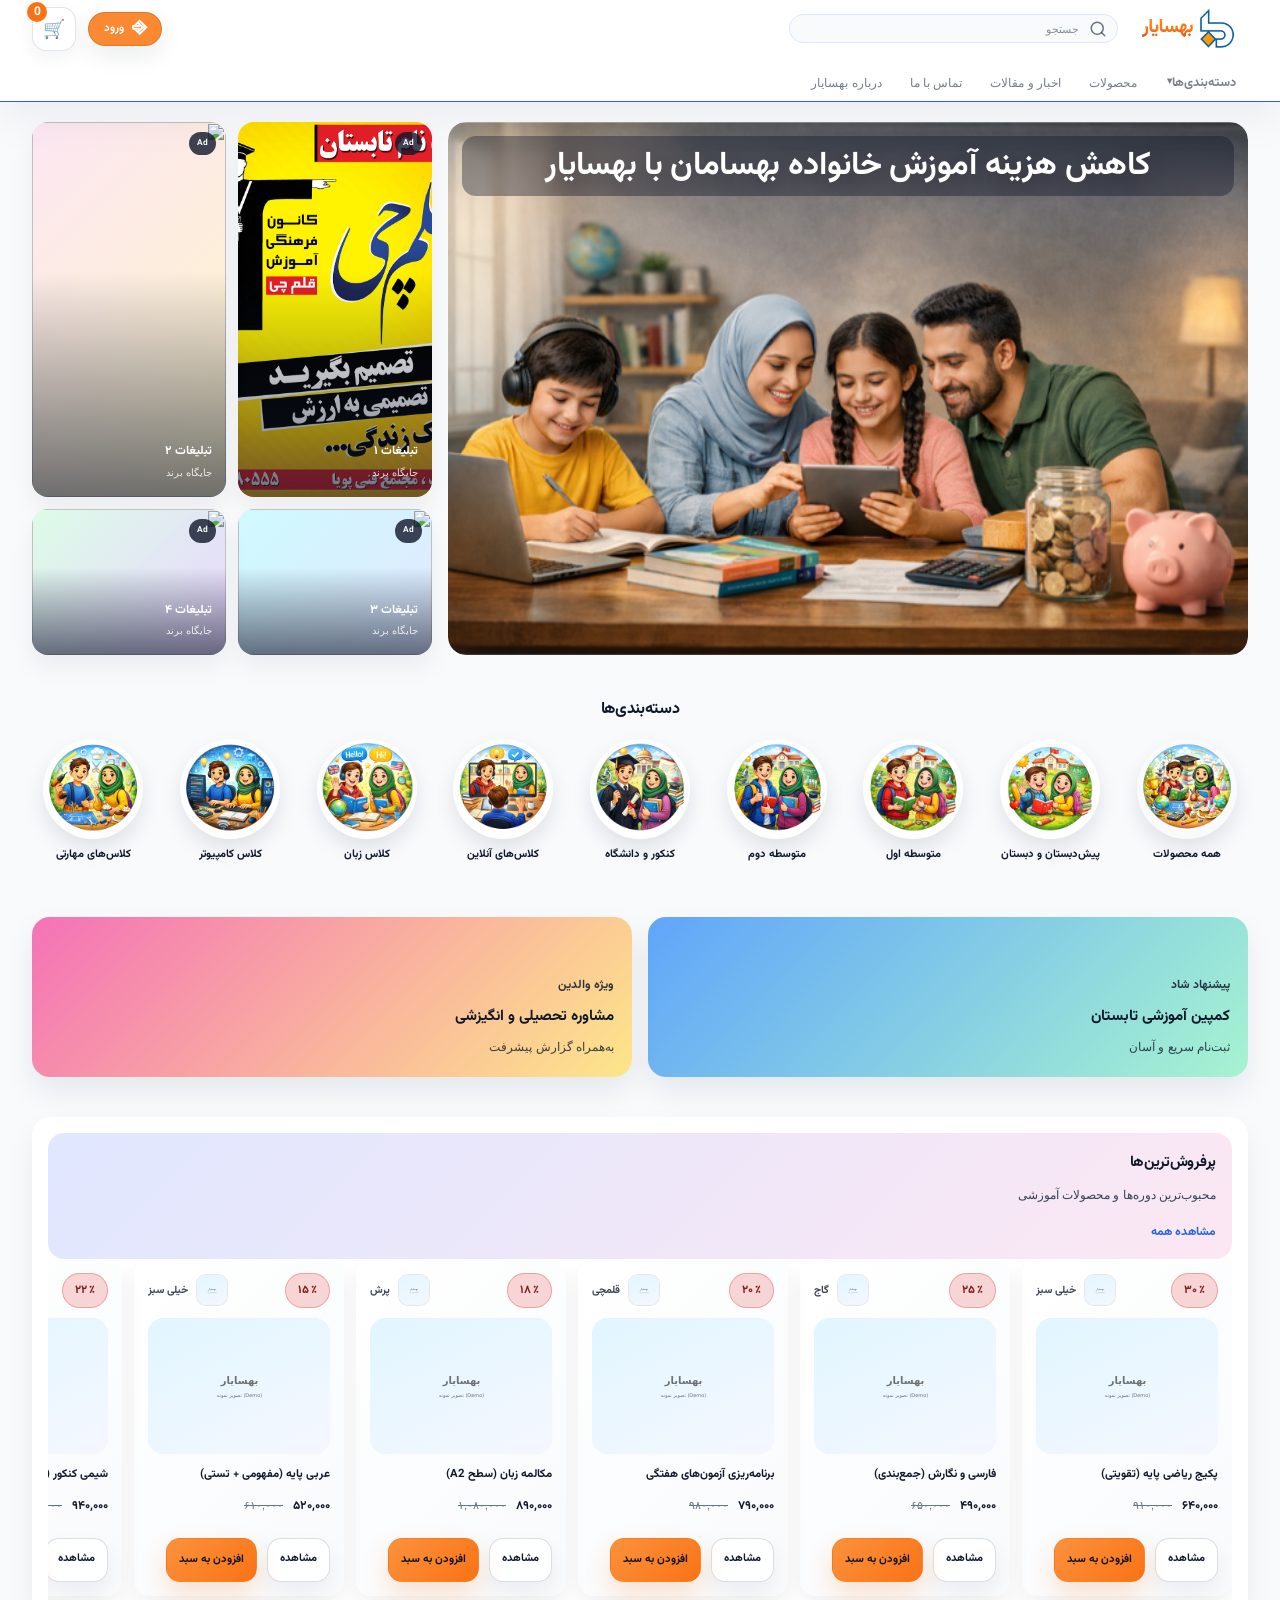
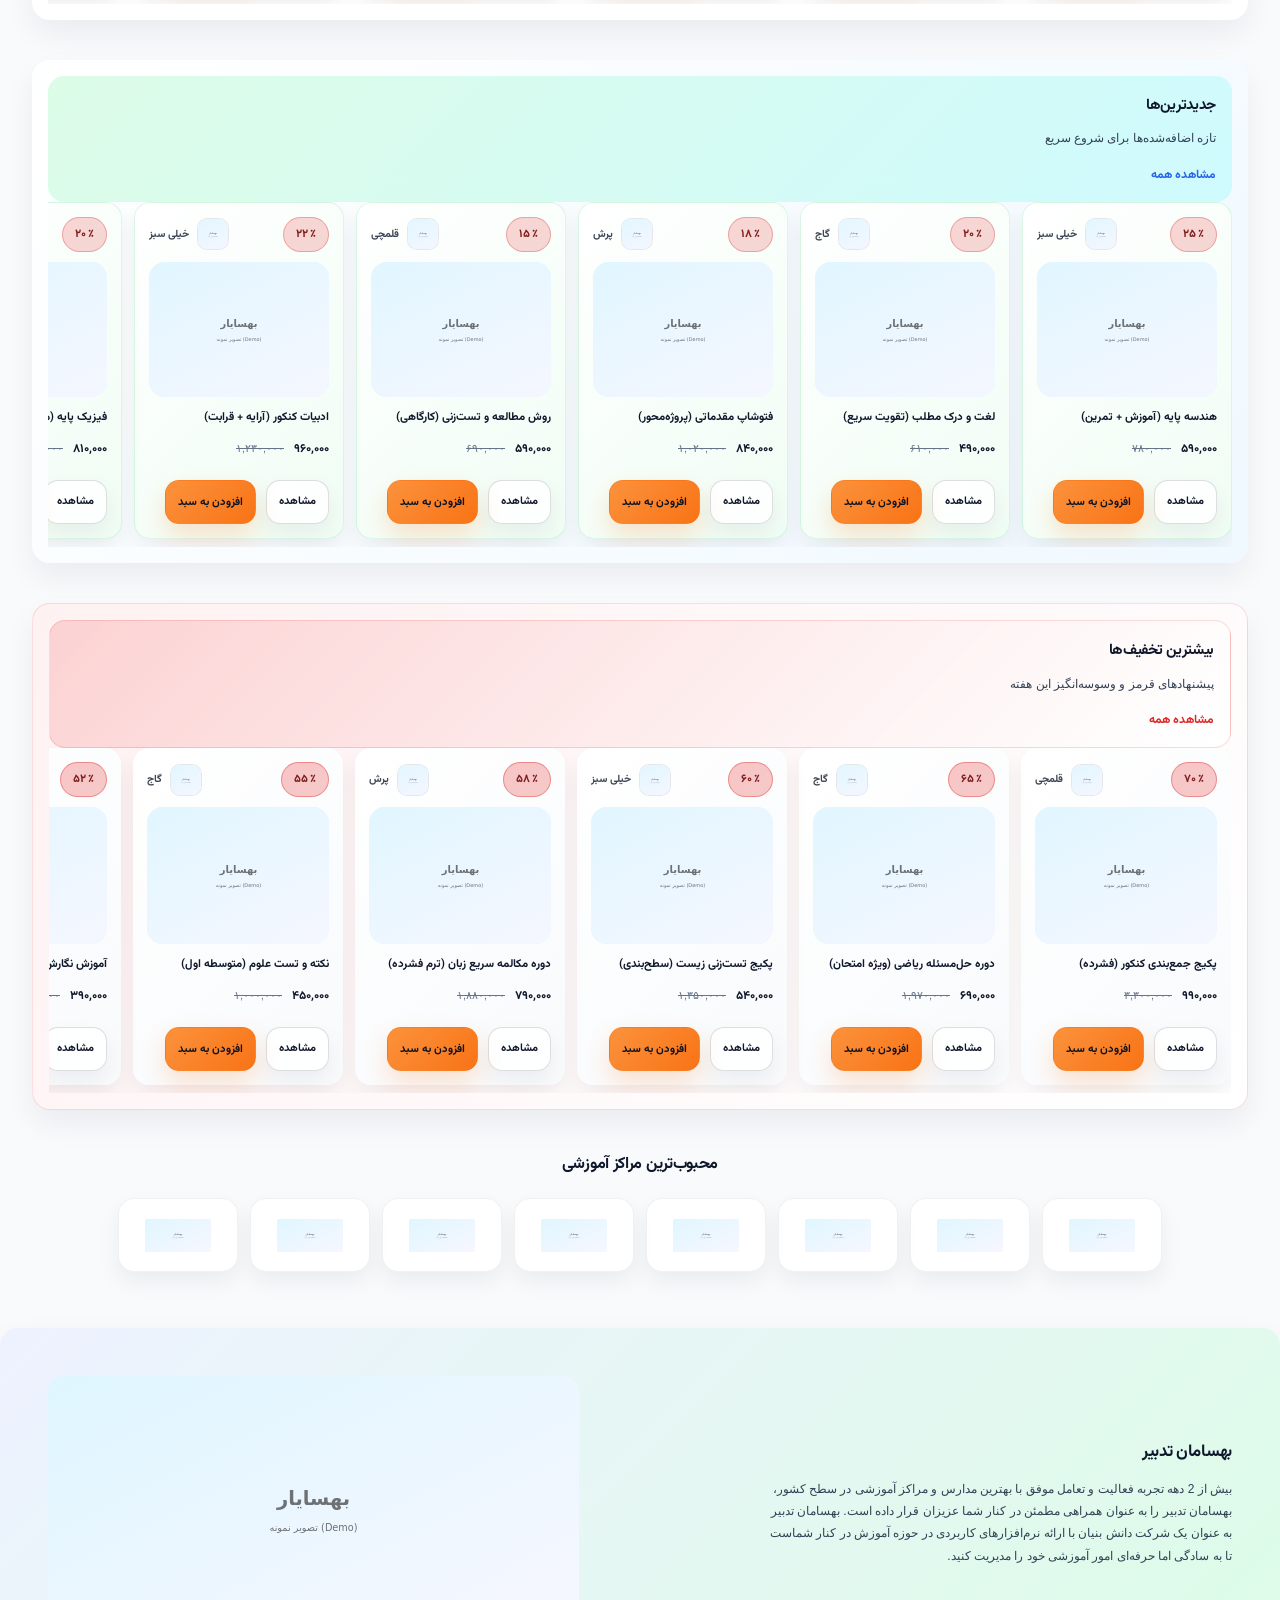
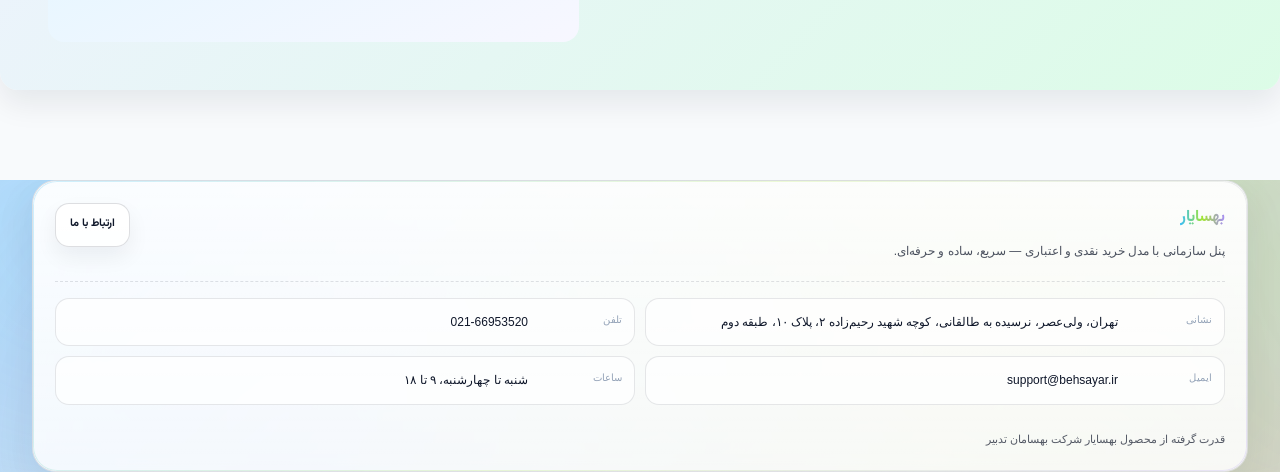
==== commit 6a88f4e6: "Add files via upload" ====
--- a/index.html
+++ b/index.html
@@ -53,7 +53,7 @@
 <button class="btn btn-primary auth-submit" type="submit">ورود</button>
 <div class="auth-links">
 <a href="register.html">ثبت‌نام</a>
-<a href="#" data-forgot-password>فراموشی رمز عبور</a>
+<a href="login.html">فراموشی رمز عبور</a>
 </div>
 </form>
 </div>
@@ -74,7 +74,7 @@
 </div>
 
 <a class="user-menu__link" data-open-orders="" href="#" id="userMenuOrders">سوابق خرید</a>
-<a class="user-menu__link" href="#" id="userMenuPassword" data-open-password-change>تغییر کلمه عبور</a>
+<a class="user-menu__link" href="dashboard.html#password" id="userMenuPassword">تغییر کلمه عبور</a>
 <button class="user-menu__logout" id="userMenuLogout" type="button">خروج</button>
 </div>
 </div>
@@ -969,7 +969,7 @@
 <button class="btn btn-primary auth-submit" type="submit">ورود</button>
 <div class="auth-links">
 <a href="register.html">ثبت‌نام</a>
-<a href="#" data-forgot-password>فراموشی رمز عبور</a>
+<a href="login.html">فراموشی رمز عبور</a>
 </div>
 </form>
 <!-- Logged in -->
--- a/styles.css
+++ b/styles.css
@@ -2375,147 +2375,138 @@
 }
 
 
-/* ================================
-   Mini Modal (Password / Forgot)
-   (MVP – no new files)
-================================== */
-.bs-mini-modal{
-  position:fixed;
-  inset:0;
-  z-index:10050;
-  display:flex;
-  align-items:flex-start;
-  justify-content:center;
-  padding:clamp(14px, 3vw, 28px);
-  background:rgba(15,23,42,.44);
-  backdrop-filter:saturate(120%) blur(6px);
-}
-.bs-mini-modal[hidden]{display:none !important}
-.bs-mini-modal__dialog{
-  width:min(460px, 94vw);
-  margin-top:clamp(10px, 5vh, 64px);
-  background:rgba(255,255,255,.98);
-  border:1px solid rgba(148,163,184,.35);
-  border-radius:18px;
-  box-shadow:0 24px 64px rgba(15,23,42,.22);
-  overflow:hidden;
-}
-.bs-mini-modal__head{
+/* === Admin Reports: Overall KPIs + Professional Tables === */
+.admin-report-block--overall .admin-list{ gap: 0; }
+
+.admin-report-overall{
+  border: 1px solid rgba(0,0,0,.08);
+  border-radius: 18px;
+  padding: 14px;
+  background: rgba(255,255,255,.98);
+}
+
+.admin-report-overall__head{
   display:flex;
   align-items:center;
-  justify-content:space-between;
-  gap:10px;
-  padding:12px 14px 10px;
-  border-bottom:1px solid rgba(148,163,184,.28);
-}
-.bs-mini-modal__title{font-weight:900}
-.bs-mini-modal__close{
-  width:36px;height:36px;
-  border-radius:12px;
-  border:1px solid rgba(148,163,184,.35);
-  background:#fff;
-  cursor:pointer;
-  font-size:22px;
-  line-height:1;
-}
-.bs-mini-modal__body{padding:12px 14px 14px}
-.bs-mini-form{display:grid;gap:10px}
-.bs-mini-form .auth-row{margin:0}
-.bs-mini-hint{font-size:12px;color:rgba(15,23,42,.68);line-height:1.7}
-.bs-mini-actions{display:flex;gap:10px;margin-top:4px}
-.bs-mini-actions .btn{flex:1}
-.bs-mini-link{
-  display:inline-block;
-  margin-top:8px;
-  font-weight:800;
-  color:color-mix(in oklab,var(--sky) 55%, var(--text) 45%);
-  text-decoration:none;
-}
-.bs-mini-link:hover{text-decoration:underline}
-@media (max-width:560px){
-  .bs-mini-modal__dialog{border-radius:16px}
-}
-
-/* ================================
-   Admin Reports: Professional Tables
-================================== */
-.admin-report-title{
-  display:flex;
-  align-items:center;
-  justify-content:space-between;
-  gap:10px;
-  font-weight:900;
-}
-.admin-kpi-grid{
+  justify-content: space-between;
+  gap: 10px;
+  margin-bottom: 12px;
+}
+
+.admin-report-overall__title{
+  font-weight: 900;
+  font-size: 1.05rem;
+  letter-spacing: -0.2px;
+}
+
+.admin-kpis{
   display:grid;
-  grid-template-columns:repeat(4, minmax(0, 1fr));
-  gap:10px;
-}
-@media (max-width:1024px){
-  .admin-kpi-grid{grid-template-columns:repeat(2, minmax(0, 1fr))}
-}
-@media (max-width:560px){
-  .admin-kpi-grid{grid-template-columns:1fr}
-}
+  grid-template-columns: repeat(4, minmax(0, 1fr));
+  gap: 10px;
+}
+
 .admin-kpi{
-  border-radius:16px;
-  border:1px solid rgba(15,23,42,.10);
-  background:rgba(255,255,255,.8);
-  padding:12px 12px;
-  box-shadow:0 10px 22px rgba(15,23,42,.08);
-}
-.admin-kpi .k{font-size:12px;color:rgba(15,23,42,.62);font-weight:800}
-.admin-kpi .v{margin-top:6px;font-weight:950;font-size:1.05rem}
-.admin-kpi .v b{color:var(--accent-orange,#f97316);font-weight:950}
+  border: 1px solid rgba(0,0,0,.08);
+  border-radius: 16px;
+  padding: 12px;
+  background: linear-gradient(180deg, rgba(2,132,199,.06), rgba(255,255,255,.95));
+  min-height: 78px;
+  display:flex;
+  flex-direction: column;
+  justify-content: space-between;
+}
+
+.admin-kpi__label{
+  color: rgba(0,0,0,.65);
+  font-size: .88rem;
+  line-height: 1.5;
+}
+
+.admin-kpi__value{
+  font-weight: 900;
+  font-size: 1.15rem;
+  letter-spacing: -0.3px;
+}
+
+.admin-kpi__unit{
+  font-weight: 700;
+  font-size: .85rem;
+  color: rgba(0,0,0,.6);
+}
 
 .admin-table-wrap{
-  overflow:auto;
-  border-radius:18px;
-  border:1px solid rgba(15,23,42,.10);
-  background:rgba(255,255,255,.82);
-  box-shadow:0 14px 30px rgba(15,23,42,.08);
-}
+  overflow-x: auto;
+  -webkit-overflow-scrolling: touch;
+  border-radius: 16px;
+  border: 1px solid rgba(0,0,0,.08);
+  background: rgba(255,255,255,.98);
+}
+
 .admin-table{
-  width:100%;
-  border-collapse:separate;
-  border-spacing:0;
-  min-width:720px;
-}
-.admin-table th,
-.admin-table td{
-  padding:10px 12px;
-  text-align:right;
-  border-bottom:1px solid rgba(15,23,42,.08);
-  vertical-align:middle;
-  font-size:13px;
-}
-.admin-table th{
-  position:sticky;
-  top:0;
-  background:rgba(255,255,255,.92);
-  font-weight:950;
-  z-index:1;
-}
-.admin-table tr:last-child td{border-bottom:0}
-.admin-table td.muted,
-.admin-table td .muted{color:rgba(15,23,42,.62)}
-.admin-badge{
+  width: 100%;
+  border-collapse: collapse;
+  min-width: 720px;
+}
+
+.admin-table thead th{
+  position: sticky;
+  top: 0;
+  z-index: 1;
+  background: rgba(248,250,252,.98);
+  backdrop-filter: blur(6px);
+  font-weight: 900;
+  font-size: .9rem;
+  padding: 10px 12px;
+  border-bottom: 1px solid rgba(0,0,0,.08);
+  text-align: right;
+  white-space: nowrap;
+}
+
+.admin-table tbody td{
+  padding: 10px 12px;
+  border-bottom: 1px solid rgba(0,0,0,.06);
+  font-size: .92rem;
+  vertical-align: top;
+}
+
+.admin-table tbody tr:nth-child(even){
+  background: rgba(2,132,199,.03);
+}
+
+.t-center{ text-align:center; }
+.t-left{ text-align:left; }
+
+.rating{
   display:inline-flex;
   align-items:center;
-  gap:6px;
-  padding:6px 10px;
-  border-radius:999px;
-  border:1px solid rgba(15,23,42,.10);
-  background:rgba(15,23,42,.03);
-  font-weight:900;
-  white-space:nowrap;
-}
-.admin-stars{
-  display:inline-flex;
-  align-items:center;
-  gap:2px;
+  gap: 8px;
+  justify-content:center;
   direction:ltr;
-  font-size:14px;
-}
-.admin-stars .s{opacity:.25}
-.admin-stars .s.is-on{opacity:1}
+  white-space: nowrap;
+}
+
+.rating__stars{
+  font-size: 1rem;
+  letter-spacing: 1px;
+}
+
+.rating__num{
+  font-weight: 900;
+  font-size: .9rem;
+  color: rgba(0,0,0,.75);
+}
+
+.rating--na{
+  color: rgba(0,0,0,.5);
+}
+
+/* Responsive: KPIs */
+@media (max-width: 980px){
+  .admin-kpis{ grid-template-columns: repeat(2, minmax(0, 1fr)); }
+  .admin-table{ min-width: 680px; }
+}
+
+@media (max-width: 560px){
+  .admin-kpis{ grid-template-columns: 1fr; }
+  .admin-table{ min-width: 620px; }
+}
